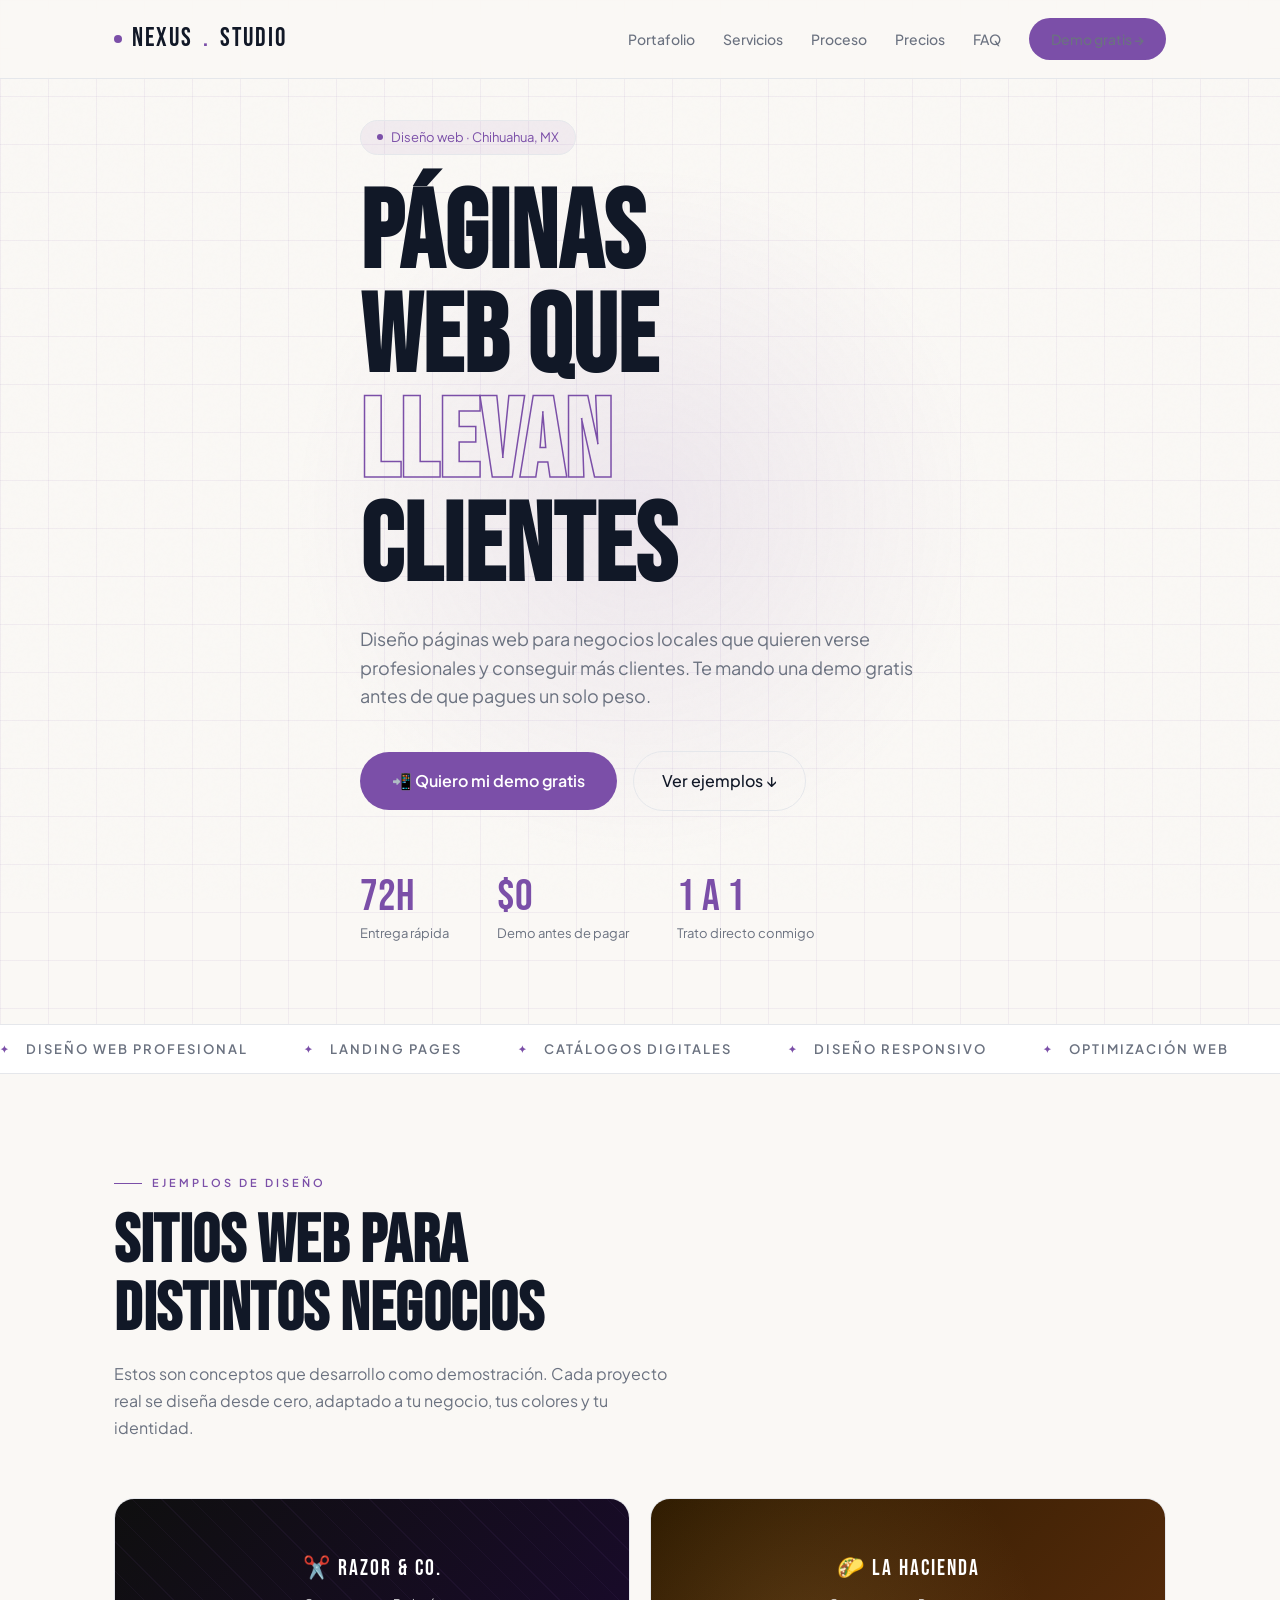
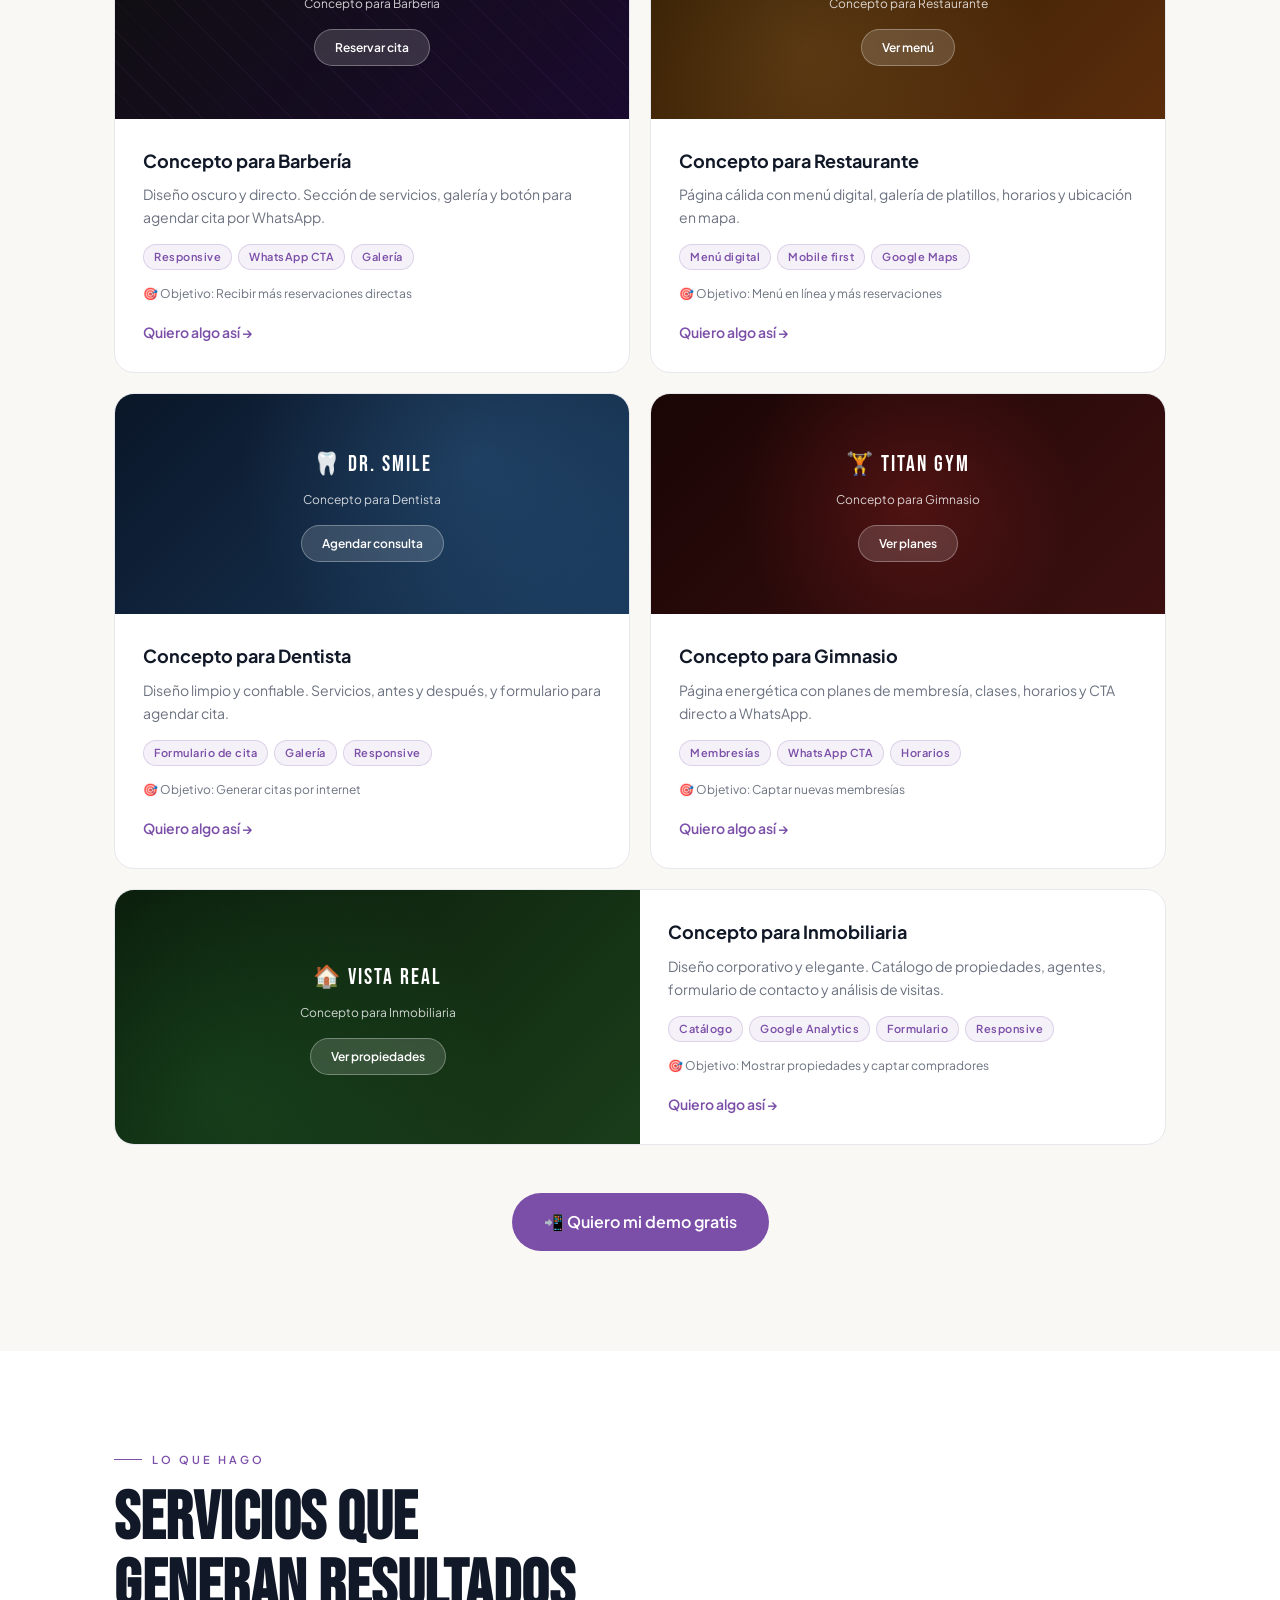
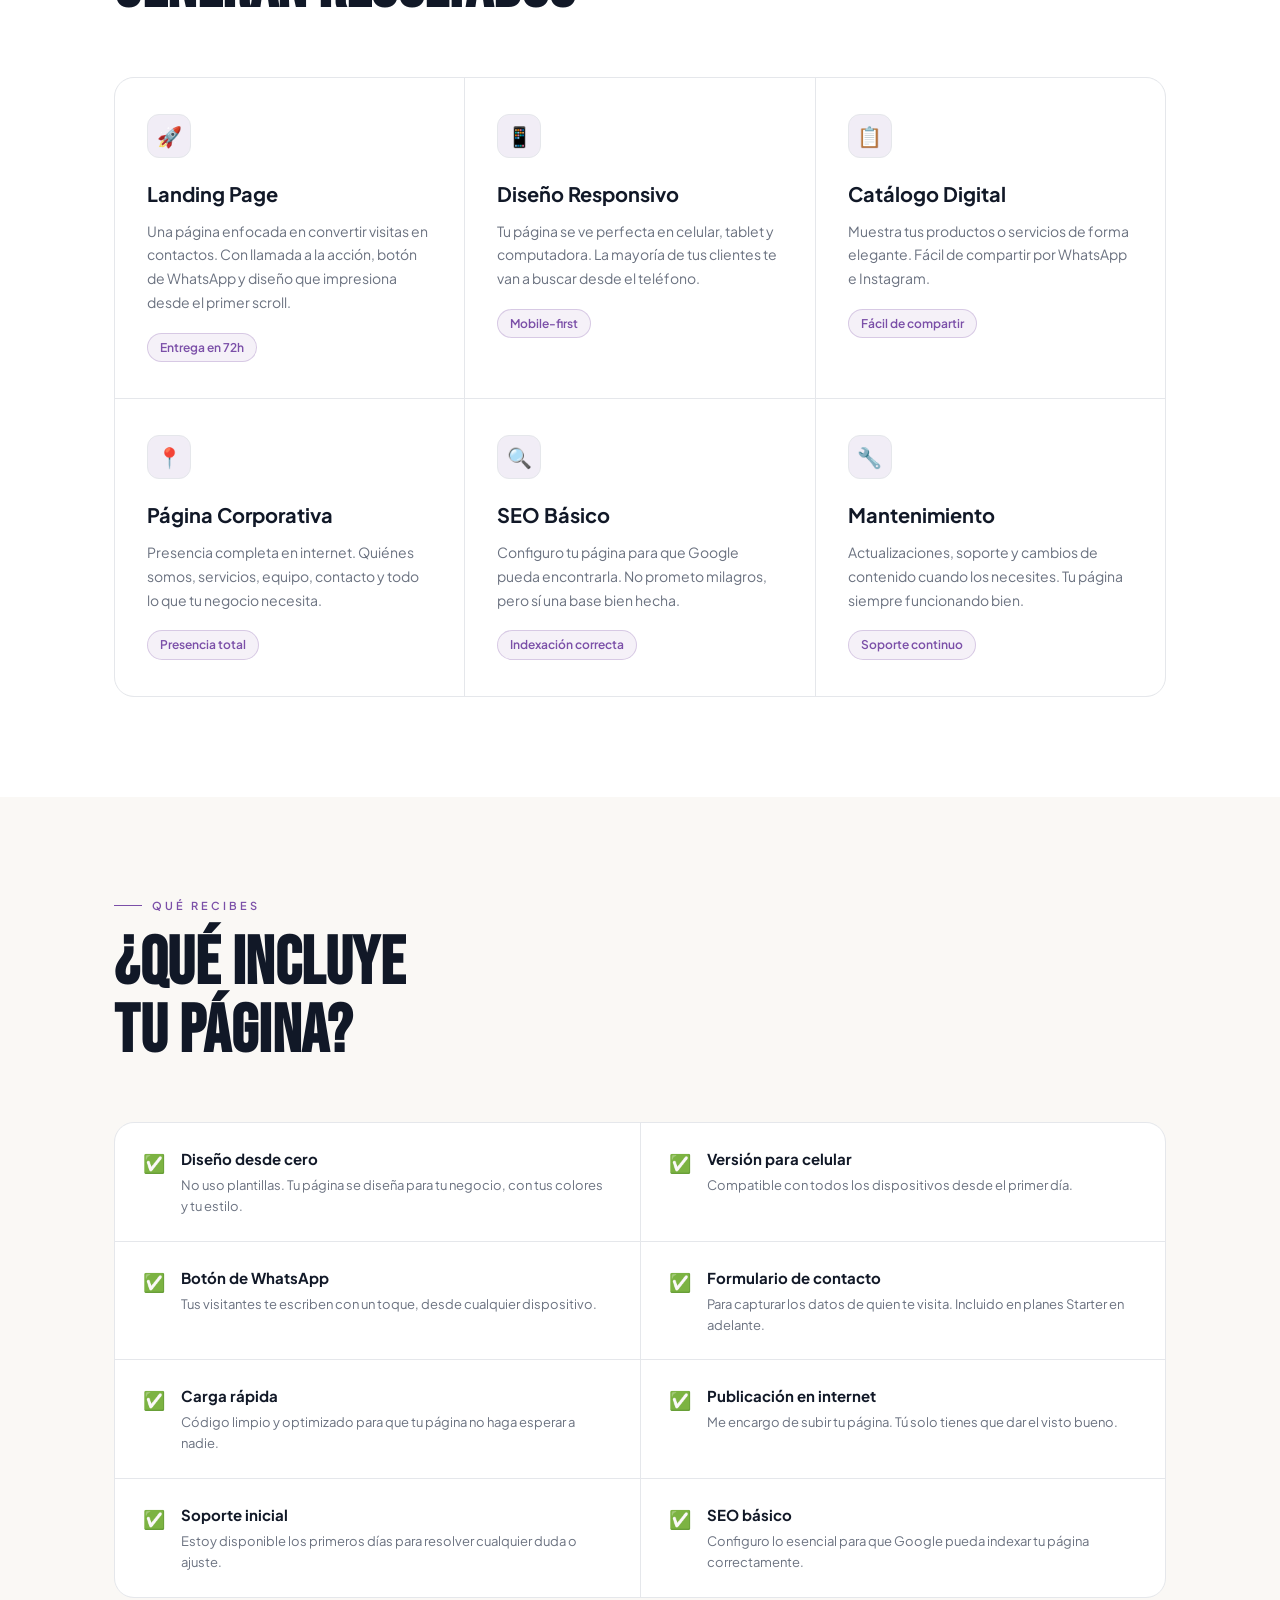
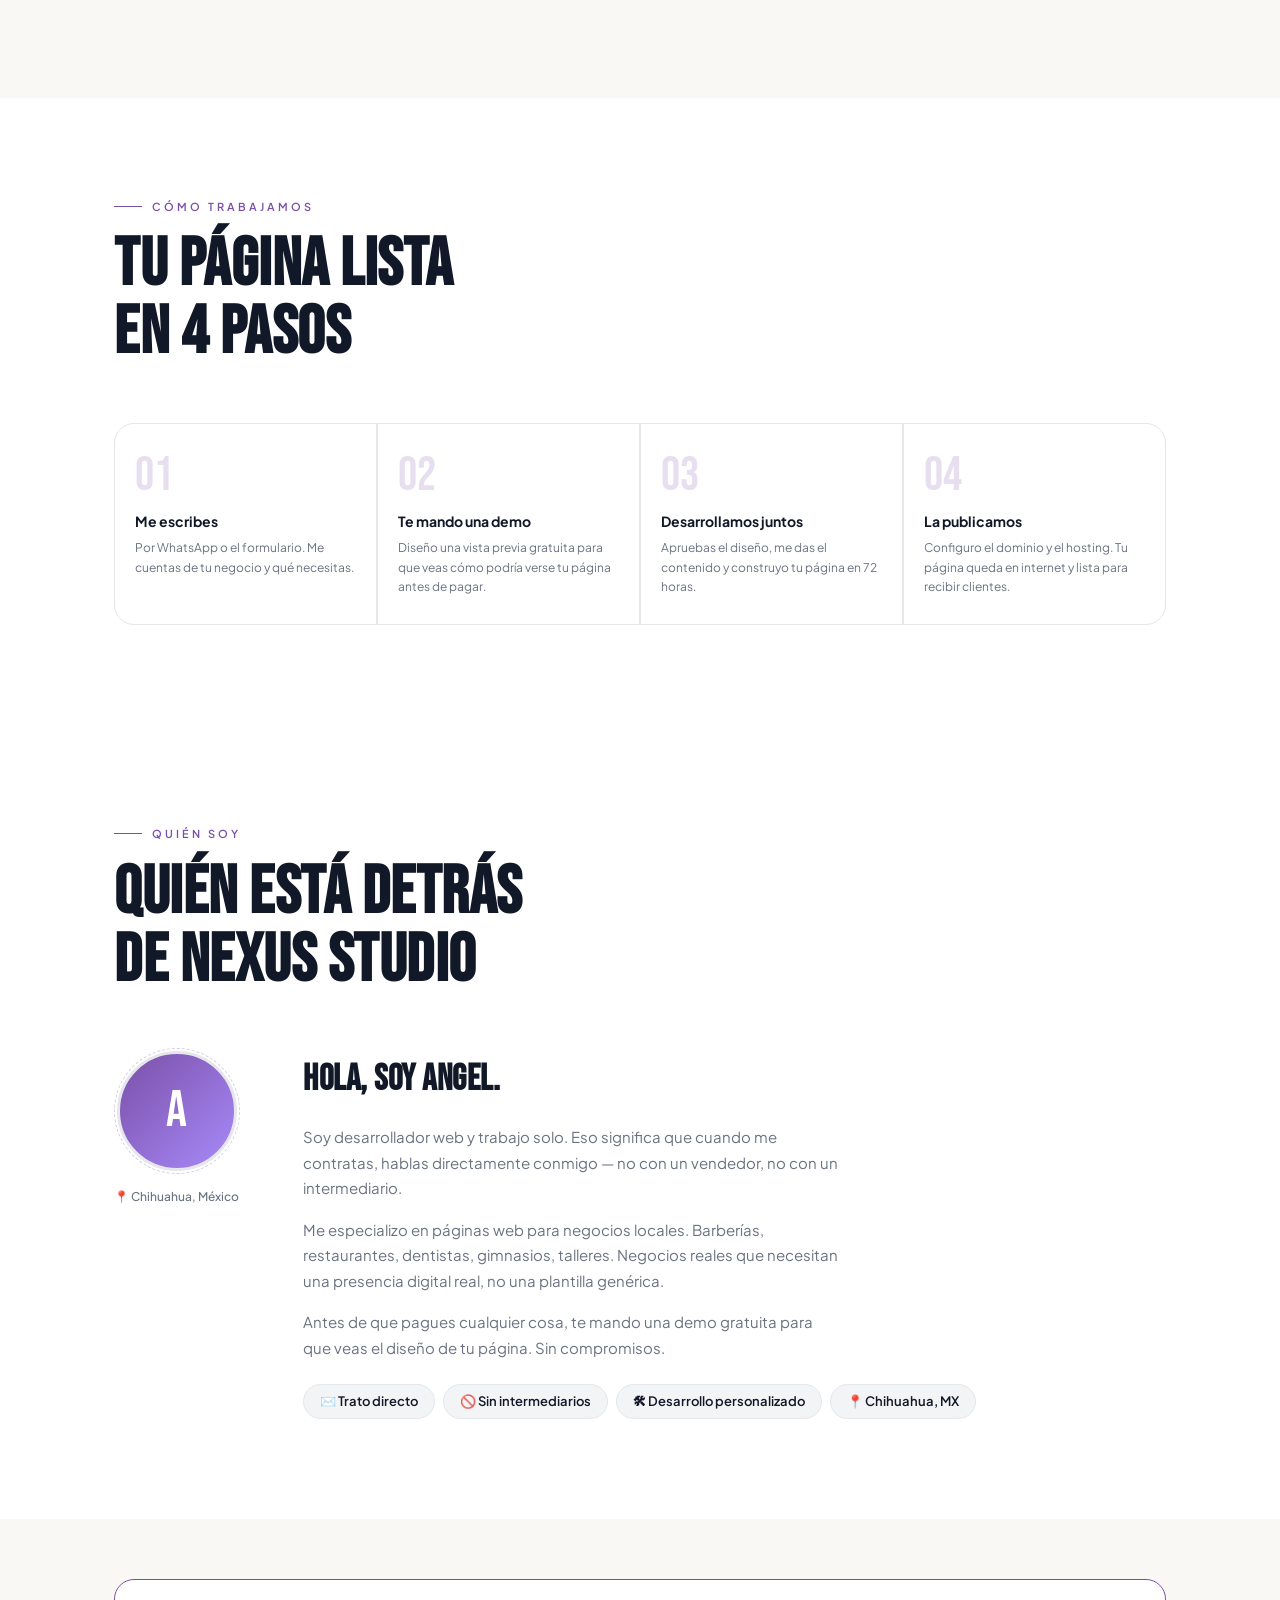
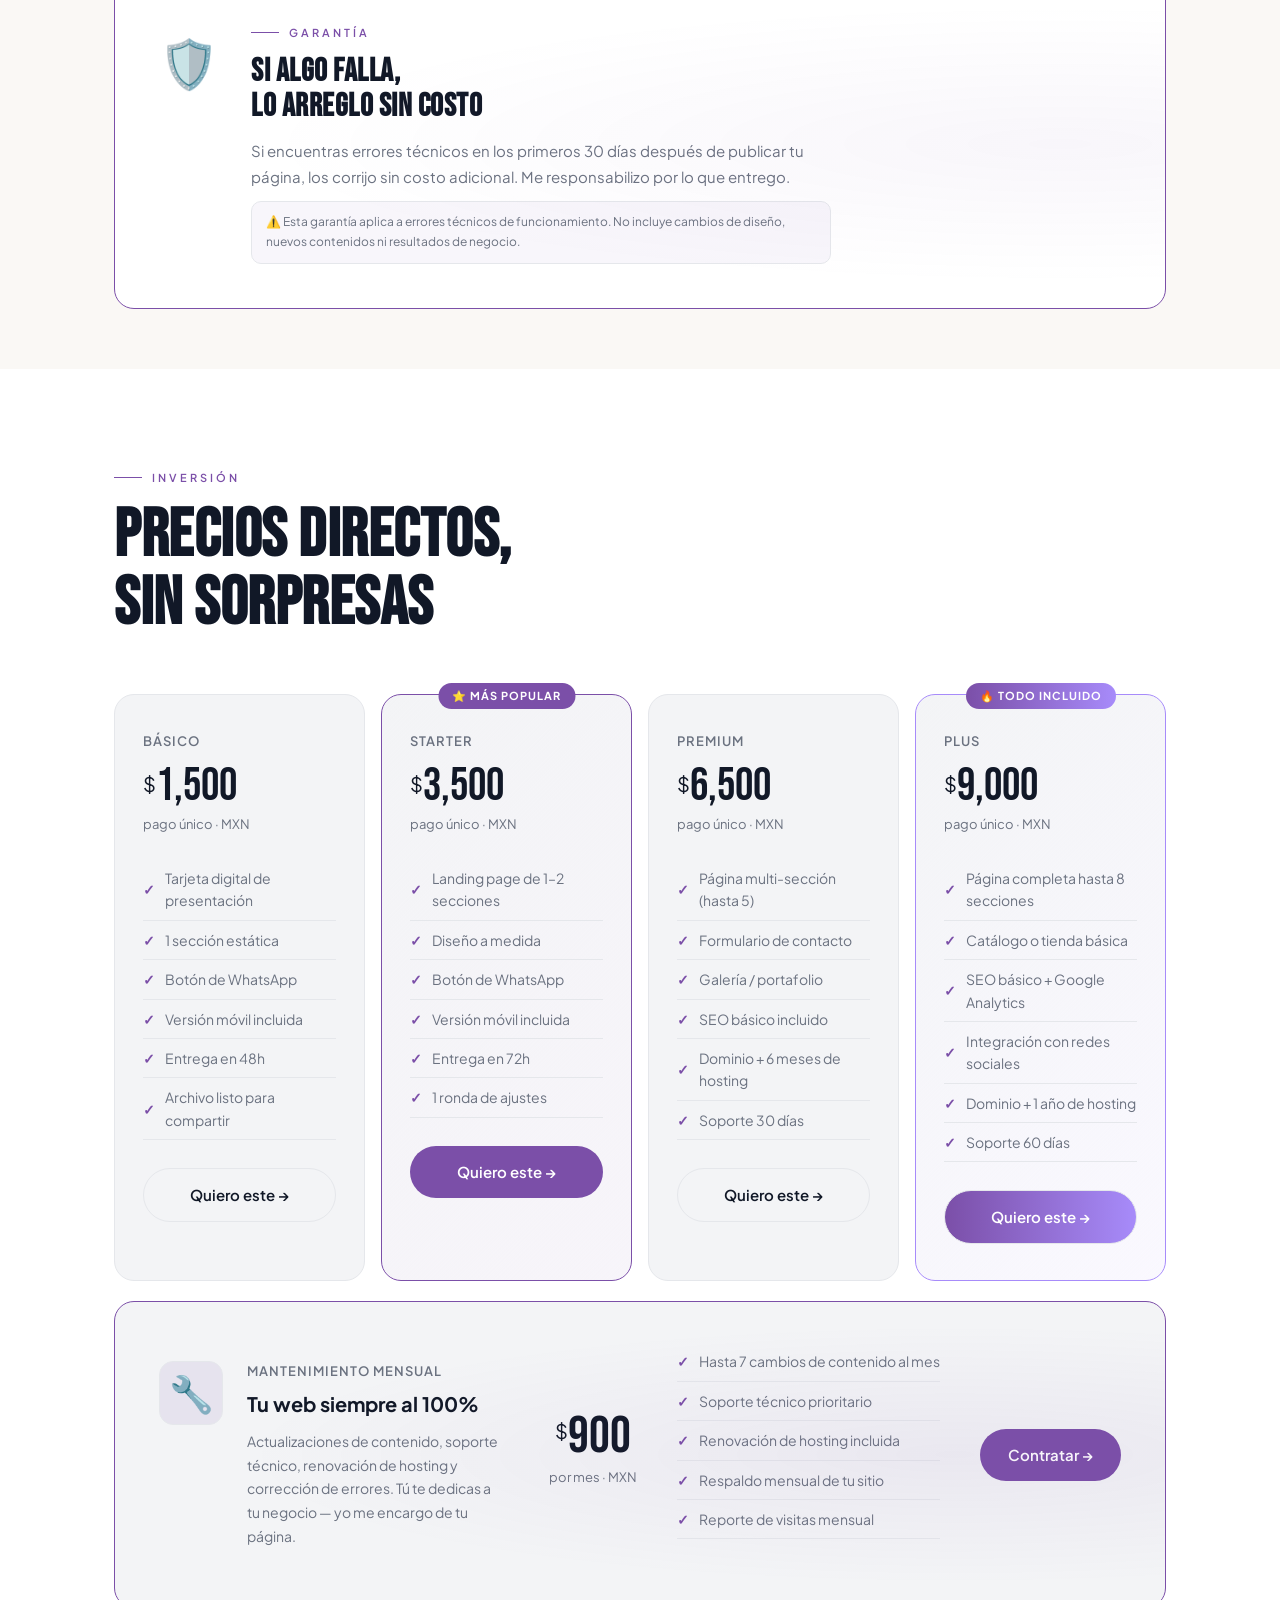
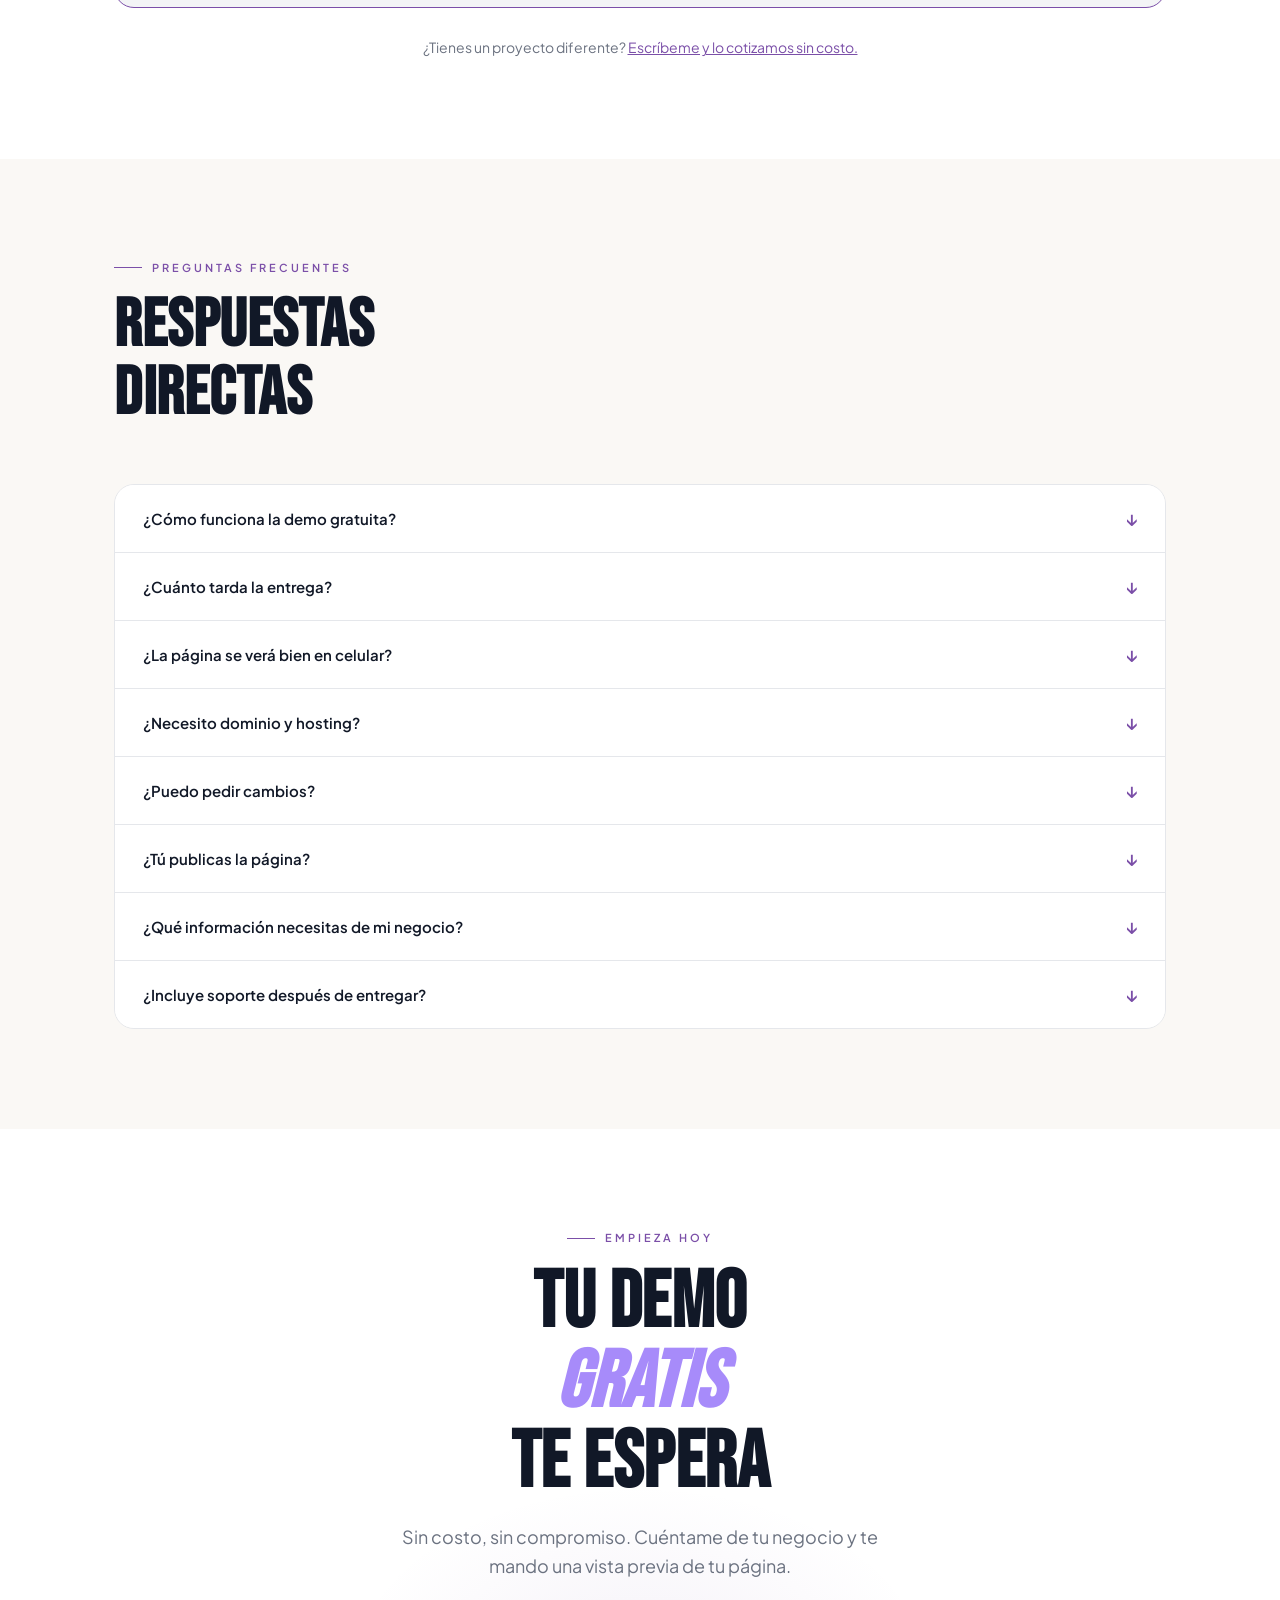
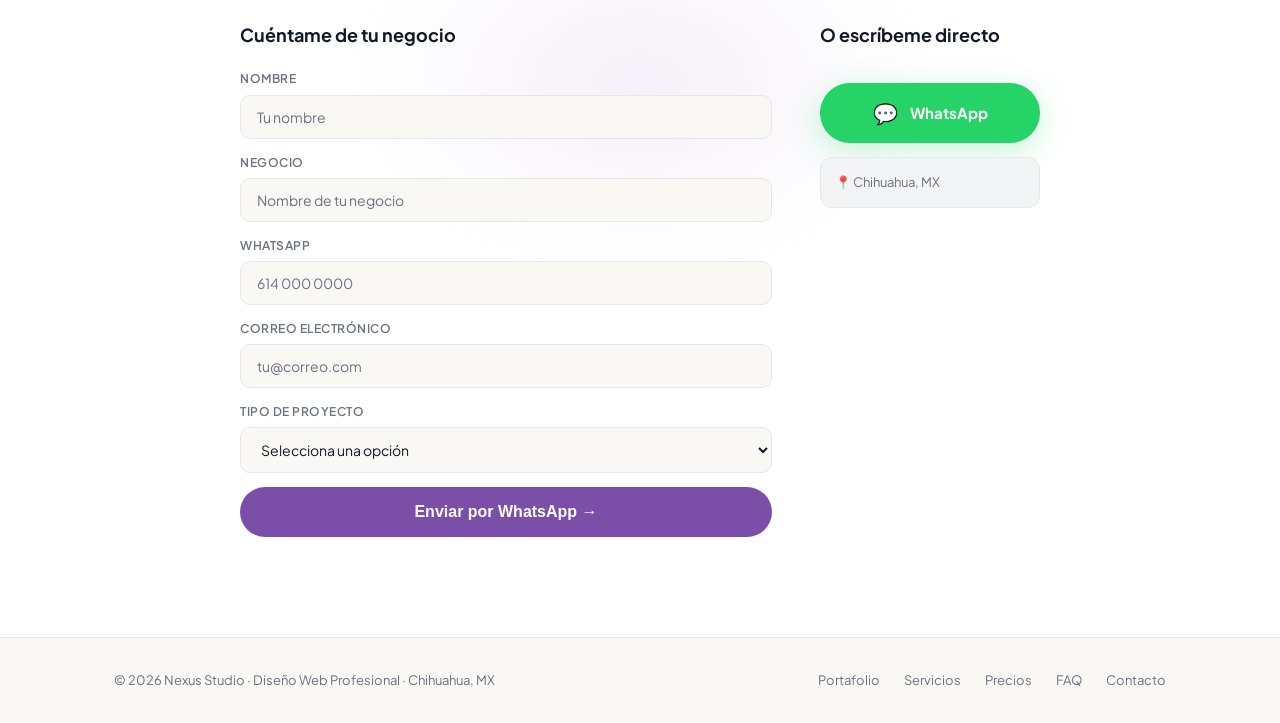
==== index.html @ ec673719 "ACTUALIZACIÓN DE CONCTACTO" ====
<!DOCTYPE html>
<html lang="es">
<head>
  <meta charset="UTF-8"/>
  <meta name="viewport" content="width=device-width, initial-scale=1.0"/>
  <title>Nexus Studio | Páginas Web que Consiguen Clientes</title>
  <link rel="preconnect" href="https://fonts.googleapis.com"/>
  <link rel="preconnect" href="https://fonts.gstatic.com" crossorigin/>
  <link href="https://fonts.googleapis.com/css2?family=Bebas+Neue&family=Plus+Jakarta+Sans:wght@300;400;500;600;700&display=swap" rel="stylesheet"/>
  <link rel="stylesheet" href="style-NEXUS-STUDIO.css"/>
</head>
<body>

<!-- NAV -->
<nav>
  <div class="container">
    <a href="#hero" class="logo">
      <span class="logo-dot"></span>
      NEXUS<span style="color:var(--purple)">.</span>STUDIO
    </a>
    <div class="nav-links">
      <a href="#portafolio">Portafolio</a>
      <a href="#servicios">Servicios</a>
      <a href="#proceso">Proceso</a>
      <a href="#precios">Precios</a>
      <a href="#faq">FAQ</a>
      <a href="#contacto" class="nav-cta">Demo gratis →</a>
    </div>
    <button class="nav-toggle" id="navToggle" aria-label="Abrir menú">
      <span></span><span></span><span></span>
    </button>
  </div>
  <div class="nav-mobile" id="navMobile">
    <a href="#portafolio" class="nav-mobile-link">Portafolio</a>
    <a href="#servicios" class="nav-mobile-link">Servicios</a>
    <a href="#proceso" class="nav-mobile-link">Proceso</a>
    <a href="#precios" class="nav-mobile-link">Precios</a>
    <a href="#faq" class="nav-mobile-link">FAQ</a>
    <a href="#contacto" class="nav-mobile-link nav-mobile-cta">Demo gratis →</a>
  </div>
</nav>

<!-- HERO -->
<section id="hero">
  <div class="grid-bg"></div>
  <div class="hero-glow"></div>
  <div class="container">
    <div class="hero-inner">
      <div class="hero-badge"><span></span> Diseño web · Chihuahua, MX</div>
      <h1>PÁGINAS<br/>WEB QUE<br/><em>LLEVAN</em><br/>CLIENTES</h1>
      <p class="hero-sub">Diseño páginas web para negocios locales que quieren verse profesionales y conseguir más clientes. Te mando una demo gratis antes de que pagues un solo peso.</p>
      <div class="hero-actions">
        <a href="https://wa.me/526143771797?text=Hola%20Nexus%20Studio%2C%20quiero%20mi%20demo%20gratis%20%F0%9F%9A%80" class="btn-primary" target="_blank">
          📲 Quiero mi demo gratis
        </a>
        <a href="#portafolio" class="btn-ghost">Ver ejemplos ↓</a>
      </div>
      <div class="hero-stats">
        <div>
          <div class="stat-num">72H</div>
          <div class="stat-label">Entrega rápida</div>
        </div>
        <div>
          <div class="stat-num">$0</div>
          <div class="stat-label">Demo antes de pagar</div>
        </div>
        <div>
          <div class="stat-num">1 a 1</div>
          <div class="stat-label">Trato directo conmigo</div>
        </div>
      </div>
    </div>
  </div>
</section>

<!-- MARQUEE -->
<div class="marquee-wrap">
  <div class="marquee-track">
    <span>Diseño Web Profesional</span>
    <span>Landing Pages</span>
    <span>Catálogos Digitales</span>
    <span>Diseño Responsivo</span>
    <span>Optimización Web</span>
    <span>Dominio + Hosting</span>
    <span>Diseño Web Profesional</span>
    <span>Landing Pages</span>
    <span>Catálogos Digitales</span>
    <span>Diseño Responsivo</span>
    <span>Optimización Web</span>
    <span>Dominio + Hosting</span>
  </div>
</div>

<!-- PORTAFOLIO -->
<section id="portafolio">
  <div class="container">
    <div class="reveal">
      <div class="section-label">Ejemplos de diseño</div>
      <h2>SITIOS WEB PARA<br/>DISTINTOS NEGOCIOS</h2>
      <p class="section-intro">Estos son conceptos que desarrollo como demostración. Cada proyecto real se diseña desde cero, adaptado a tu negocio, tus colores y tu identidad.</p>
    </div>
    <div class="portfolio-grid reveal">

      <div class="portfolio-card">
        <div class="portfolio-preview barberia">
          <div class="preview-content">
            <div class="preview-logo">✂️ RAZOR & CO.</div>
            <div class="preview-tagline">Concepto para Barbería</div>
            <div class="preview-btn">Reservar cita</div>
          </div>
        </div>
        <div class="portfolio-info">
          <h3>Concepto para Barbería</h3>
          <p>Diseño oscuro y directo. Sección de servicios, galería y botón para agendar cita por WhatsApp.</p>
          <div class="portfolio-tags">
            <span>Responsive</span><span>WhatsApp CTA</span><span>Galería</span>
          </div>
          <div class="portfolio-objective">🎯 Objetivo: Recibir más reservaciones directas</div>
          <a href="#contacto" class="portfolio-cta">Quiero algo así →</a>
        </div>
      </div>

      <div class="portfolio-card">
        <div class="portfolio-preview restaurante">
          <div class="preview-content">
            <div class="preview-logo">🌮 LA HACIENDA</div>
            <div class="preview-tagline">Concepto para Restaurante</div>
            <div class="preview-btn">Ver menú</div>
          </div>
        </div>
        <div class="portfolio-info">
          <h3>Concepto para Restaurante</h3>
          <p>Página cálida con menú digital, galería de platillos, horarios y ubicación en mapa.</p>
          <div class="portfolio-tags">
            <span>Menú digital</span><span>Mobile first</span><span>Google Maps</span>
          </div>
          <div class="portfolio-objective">🎯 Objetivo: Menú en línea y más reservaciones</div>
          <a href="#contacto" class="portfolio-cta">Quiero algo así →</a>
        </div>
      </div>

      <div class="portfolio-card">
        <div class="portfolio-preview dentista">
          <div class="preview-content">
            <div class="preview-logo">🦷 DR. SMILE</div>
            <div class="preview-tagline">Concepto para Dentista</div>
            <div class="preview-btn">Agendar consulta</div>
          </div>
        </div>
        <div class="portfolio-info">
          <h3>Concepto para Dentista</h3>
          <p>Diseño limpio y confiable. Servicios, antes y después, y formulario para agendar cita.</p>
          <div class="portfolio-tags">
            <span>Formulario de cita</span><span>Galería</span><span>Responsive</span>
          </div>
          <div class="portfolio-objective">🎯 Objetivo: Generar citas por internet</div>
          <a href="#contacto" class="portfolio-cta">Quiero algo así →</a>
        </div>
      </div>

      <div class="portfolio-card">
        <div class="portfolio-preview gimnasio">
          <div class="preview-content">
            <div class="preview-logo">🏋️ TITAN GYM</div>
            <div class="preview-tagline">Concepto para Gimnasio</div>
            <div class="preview-btn">Ver planes</div>
          </div>
        </div>
        <div class="portfolio-info">
          <h3>Concepto para Gimnasio</h3>
          <p>Página energética con planes de membresía, clases, horarios y CTA directo a WhatsApp.</p>
          <div class="portfolio-tags">
            <span>Membresías</span><span>WhatsApp CTA</span><span>Horarios</span>
          </div>
          <div class="portfolio-objective">🎯 Objetivo: Captar nuevas membresías</div>
          <a href="#contacto" class="portfolio-cta">Quiero algo así →</a>
        </div>
      </div>

      <div class="portfolio-card portfolio-card--wide">
        <div class="portfolio-preview inmobiliaria">
          <div class="preview-content">
            <div class="preview-logo">🏠 VISTA REAL</div>
            <div class="preview-tagline">Concepto para Inmobiliaria</div>
            <div class="preview-btn">Ver propiedades</div>
          </div>
        </div>
        <div class="portfolio-info">
          <h3>Concepto para Inmobiliaria</h3>
          <p>Diseño corporativo y elegante. Catálogo de propiedades, agentes, formulario de contacto y análisis de visitas.</p>
          <div class="portfolio-tags">
            <span>Catálogo</span><span>Google Analytics</span><span>Formulario</span><span>Responsive</span>
          </div>
          <div class="portfolio-objective">🎯 Objetivo: Mostrar propiedades y captar compradores</div>
          <a href="#contacto" class="portfolio-cta">Quiero algo así →</a>
        </div>
      </div>

    </div>
    <div class="reveal" style="text-align:center; margin-top:48px;">
      <a href="https://wa.me/526143771797?text=Hola%20Nexus%20Studio%2C%20vi%20el%20portafolio%20y%20quiero%20mi%20demo%20gratis" class="btn-primary" target="_blank">
        📲 Quiero mi demo gratis
      </a>
    </div>
  </div>
</section>

<!-- SERVICIOS -->
<section id="servicios">
  <div class="container">
    <div class="reveal">
      <div class="section-label">Lo que hago</div>
      <h2>SERVICIOS QUE<br/>GENERAN RESULTADOS</h2>
    </div>
    <div class="services-grid reveal">
      <div class="service-card">
        <div class="service-icon">🚀</div>
        <h3>Landing Page</h3>
        <p>Una página enfocada en convertir visitas en contactos. Con llamada a la acción, botón de WhatsApp y diseño que impresiona desde el primer scroll.</p>
        <span class="service-tag">Entrega en 72h</span>
      </div>
      <div class="service-card">
        <div class="service-icon">📱</div>
        <h3>Diseño Responsivo</h3>
        <p>Tu página se ve perfecta en celular, tablet y computadora. La mayoría de tus clientes te van a buscar desde el teléfono.</p>
        <span class="service-tag">Mobile-first</span>
      </div>
      <div class="service-card">
        <div class="service-icon">📋</div>
        <h3>Catálogo Digital</h3>
        <p>Muestra tus productos o servicios de forma elegante. Fácil de compartir por WhatsApp e Instagram.</p>
        <span class="service-tag">Fácil de compartir</span>
      </div>
      <div class="service-card">
        <div class="service-icon">📍</div>
        <h3>Página Corporativa</h3>
        <p>Presencia completa en internet. Quiénes somos, servicios, equipo, contacto y todo lo que tu negocio necesita.</p>
        <span class="service-tag">Presencia total</span>
      </div>
      <div class="service-card">
        <div class="service-icon">🔍</div>
        <h3>SEO Básico</h3>
        <p>Configuro tu página para que Google pueda encontrarla. No prometo milagros, pero sí una base bien hecha.</p>
        <span class="service-tag">Indexación correcta</span>
      </div>
      <div class="service-card">
        <div class="service-icon">🔧</div>
        <h3>Mantenimiento</h3>
        <p>Actualizaciones, soporte y cambios de contenido cuando los necesites. Tu página siempre funcionando bien.</p>
        <span class="service-tag">Soporte continuo</span>
      </div>
    </div>
  </div>
</section>

<!-- ¿QUÉ INCLUYE TU PÁGINA? -->
<section id="incluye">
  <div class="container">
    <div class="reveal">
      <div class="section-label">Qué recibes</div>
      <h2>¿QUÉ INCLUYE<br/>TU PÁGINA?</h2>
    </div>
    <div class="includes-grid reveal">
      <div class="include-item">
        <span class="include-check">✅</span>
        <div>
          <h4>Diseño desde cero</h4>
          <p>No uso plantillas. Tu página se diseña para tu negocio, con tus colores y tu estilo.</p>
        </div>
      </div>
      <div class="include-item">
        <span class="include-check">✅</span>
        <div>
          <h4>Versión para celular</h4>
          <p>Compatible con todos los dispositivos desde el primer día.</p>
        </div>
      </div>
      <div class="include-item">
        <span class="include-check">✅</span>
        <div>
          <h4>Botón de WhatsApp</h4>
          <p>Tus visitantes te escriben con un toque, desde cualquier dispositivo.</p>
        </div>
      </div>
      <div class="include-item">
        <span class="include-check">✅</span>
        <div>
          <h4>Formulario de contacto</h4>
          <p>Para capturar los datos de quien te visita. Incluido en planes Starter en adelante.</p>
        </div>
      </div>
      <div class="include-item">
        <span class="include-check">✅</span>
        <div>
          <h4>Carga rápida</h4>
          <p>Código limpio y optimizado para que tu página no haga esperar a nadie.</p>
        </div>
      </div>
      <div class="include-item">
        <span class="include-check">✅</span>
        <div>
          <h4>Publicación en internet</h4>
          <p>Me encargo de subir tu página. Tú solo tienes que dar el visto bueno.</p>
        </div>
      </div>
      <div class="include-item">
        <span class="include-check">✅</span>
        <div>
          <h4>Soporte inicial</h4>
          <p>Estoy disponible los primeros días para resolver cualquier duda o ajuste.</p>
        </div>
      </div>
      <div class="include-item">
        <span class="include-check">✅</span>
        <div>
          <h4>SEO básico</h4>
          <p>Configuro lo esencial para que Google pueda indexar tu página correctamente.</p>
        </div>
      </div>
    </div>
  </div>
</section>

<!-- PROCESO -->
<section id="proceso">
  <div class="container">
    <div class="reveal">
      <div class="section-label">Cómo trabajamos</div>
      <h2>TU PÁGINA LISTA<br/>EN 4 PASOS</h2>
    </div>
    <div class="process-steps process-steps--4 reveal">
      <div class="step">
        <div class="step-num">01</div>
        <h4>Me escribes</h4>
        <p>Por WhatsApp o el formulario. Me cuentas de tu negocio y qué necesitas.</p>
      </div>
      <div class="step">
        <div class="step-num">02</div>
        <h4>Te mando una demo</h4>
        <p>Diseño una vista previa gratuita para que veas cómo podría verse tu página antes de pagar.</p>
      </div>
      <div class="step">
        <div class="step-num">03</div>
        <h4>Desarrollamos juntos</h4>
        <p>Apruebas el diseño, me das el contenido y construyo tu página en 72 horas.</p>
      </div>
      <div class="step">
        <div class="step-num">04</div>
        <h4>La publicamos</h4>
        <p>Configuro el dominio y el hosting. Tu página queda en internet y lista para recibir clientes.</p>
      </div>
    </div>
  </div>
</section>

<!-- QUIÉN ESTÁ DETRÁS -->
<section id="autor">
  <div class="container">
    <div class="reveal">
      <div class="section-label">Quién soy</div>
      <h2>QUIÉN ESTÁ DETRÁS<br/>DE NEXUS STUDIO</h2>
    </div>
    <div class="author-grid reveal">
      <div class="author-avatar-wrapper">
        <div class="author-avatar">
          <div class="author-avatar-inner">A</div>
        </div>
        <div class="author-location">📍 Chihuahua, México</div>
      </div>
      <div class="author-content">
        <h3>Hola, soy Angel.</h3>
        <p>Soy desarrollador web y trabajo solo. Eso significa que cuando me contratas, hablas directamente conmigo — no con un vendedor, no con un intermediario.</p>
        <p>Me especializo en páginas web para negocios locales. Barberías, restaurantes, dentistas, gimnasios, talleres. Negocios reales que necesitan una presencia digital real, no una plantilla genérica.</p>
        <p>Antes de que pagues cualquier cosa, te mando una demo gratuita para que veas el diseño de tu página. Sin compromisos.</p>
        <div class="author-tags">
          <span>✉️ Trato directo</span>
          <span>🚫 Sin intermediarios</span>
          <span>🛠 Desarrollo personalizado</span>
          <span>📍 Chihuahua, MX</span>
        </div>
      </div>
    </div>
  </div>
</section>

<!-- GARANTÍA -->
<section id="garantia">
  <div class="container">
    <div class="reveal">
      <div class="guarantee-card">
        <div class="guarantee-icon">🛡️</div>
        <div class="guarantee-content">
          <div class="section-label" style="margin-bottom: 12px;">Garantía</div>
          <h3>Si algo falla,<br/>lo arreglo sin costo</h3>
          <p>Si encuentras errores técnicos en los primeros 30 días después de publicar tu página, los corrijo sin costo adicional. Me responsabilizo por lo que entrego.</p>
          <p class="guarantee-note">⚠️ Esta garantía aplica a errores técnicos de funcionamiento. No incluye cambios de diseño, nuevos contenidos ni resultados de negocio.</p>
        </div>
      </div>
    </div>
  </div>
</section>

<!-- PRECIOS -->
<section id="precios">
  <div class="container">
    <div class="reveal">
      <div class="section-label">Inversión</div>
      <h2>PRECIOS DIRECTOS,<br/>SIN SORPRESAS</h2>
    </div>
    <div class="pricing-grid reveal">

      <!-- BÁSICO -->
      <div class="price-card">
        <div class="price-plan">Básico</div>
        <div class="price-amount"><sup>$</sup>1,500</div>
        <div class="price-period">pago único · MXN</div>
        <ul class="price-features">
          <li>Tarjeta digital de presentación</li>
          <li>1 sección estática</li>
          <li>Botón de WhatsApp</li>
          <li>Versión móvil incluida</li>
          <li>Entrega en 48h</li>
          <li>Archivo listo para compartir</li>
        </ul>
        <a href="https://wa.me/526143771797?text=Hola%20Nexus%20Studio%2C%20me%20interesa%20el%20plan%20B%C3%A1sico" class="price-cta" target="_blank">Quiero este →</a>
      </div>

      <!-- STARTER -->
      <div class="price-card featured">
        <div class="featured-badge">⭐ MÁS POPULAR</div>
        <div class="price-plan">Starter</div>
        <div class="price-amount"><sup>$</sup>3,500</div>
        <div class="price-period">pago único · MXN</div>
        <ul class="price-features">
          <li>Landing page de 1–2 secciones</li>
          <li>Diseño a medida</li>
          <li>Botón de WhatsApp</li>
          <li>Versión móvil incluida</li>
          <li>Entrega en 72h</li>
          <li>1 ronda de ajustes</li>
        </ul>
        <a href="https://wa.me/526143771797?text=Hola%20Nexus%20Studio%2C%20me%20interesa%20el%20plan%20Starter" class="price-cta" target="_blank">Quiero este →</a>
      </div>

      <!-- PREMIUM -->
      <div class="price-card">
        <div class="price-plan">Premium</div>
        <div class="price-amount"><sup>$</sup>6,500</div>
        <div class="price-period">pago único · MXN</div>
        <ul class="price-features">
          <li>Página multi-sección (hasta 5)</li>
          <li>Formulario de contacto</li>
          <li>Galería / portafolio</li>
          <li>SEO básico incluido</li>
          <li>Dominio + 6 meses de hosting</li>
          <li>Soporte 30 días</li>
        </ul>
        <a href="https://wa.me/526143771797?text=Hola%20Nexus%20Studio%2C%20me%20interesa%20el%20plan%20Premium" class="price-cta" target="_blank">Quiero este →</a>
      </div>

      <!-- PLUS -->
      <div class="price-card elite">
        <div class="elite-badge">🔥 TODO INCLUIDO</div>
        <div class="price-plan">Plus</div>
        <div class="price-amount"><sup>$</sup>9,000</div>
        <div class="price-period">pago único · MXN</div>
        <ul class="price-features">
          <li>Página completa hasta 8 secciones</li>
          <li>Catálogo o tienda básica</li>
          <li>SEO básico + Google Analytics</li>
          <li>Integración con redes sociales</li>
          <li>Dominio + 1 año de hosting</li>
          <li>Soporte 60 días</li>
        </ul>
        <a href="https://wa.me/526143771797?text=Hola%20Nexus%20Studio%2C%20me%20interesa%20el%20plan%20Plus" class="price-cta" target="_blank">Quiero este →</a>
      </div>

    </div>

    <!-- MANTENIMIENTO MENSUAL -->
    <div class="maintenance-card reveal">
      <div class="maintenance-left">
        <div class="maintenance-icon">🔧</div>
        <div>
          <div class="price-plan" style="margin-bottom:6px;">Mantenimiento Mensual</div>
          <h3 class="maintenance-title">Tu web siempre al 100%</h3>
          <p class="maintenance-desc">Actualizaciones de contenido, soporte técnico, renovación de hosting y corrección de errores. Tú te dedicas a tu negocio — yo me encargo de tu página.</p>
        </div>
      </div>
      <div class="maintenance-right">
        <div class="maintenance-price">
          <div class="price-amount" style="font-size:52px;"><sup>$</sup>900</div>
          <div class="price-period">por mes · MXN</div>
        </div>
        <ul class="price-features" style="min-width:220px;">
          <li>Hasta 7 cambios de contenido al mes</li>
          <li>Soporte técnico prioritario</li>
          <li>Renovación de hosting incluida</li>
          <li>Respaldo mensual de tu sitio</li>
          <li>Reporte de visitas mensual</li>
        </ul>
        <a href="https://wa.me/526143771797?text=Hola%20Nexus%20Studio%2C%20me%20interesa%20el%20plan%20de%20Mantenimiento%20Mensual" class="price-cta maintenance-cta" target="_blank">Contratar →</a>
      </div>
    </div>

    <p class="reveal" style="text-align:center; color:var(--muted); font-size:14px; margin-top:28px;">
      ¿Tienes un proyecto diferente? <a href="https://wa.me/526143771797" style="color:var(--purple);">Escríbeme y lo cotizamos sin costo.</a>
    </p>
  </div>
</section>

<!-- FAQ -->
<section id="faq">
  <div class="container">
    <div class="reveal">
      <div class="section-label">Preguntas frecuentes</div>
      <h2>RESPUESTAS<br/>DIRECTAS</h2>
    </div>
    <div class="faq-list reveal">

      <div class="faq-item">
        <button class="faq-question" aria-expanded="false">
          ¿Cómo funciona la demo gratuita?
          <span class="faq-arrow">↓</span>
        </button>
        <div class="faq-answer">
          <p>Me escribes por WhatsApp, me cuentas de tu negocio y en menos de 24 horas te mando una vista previa de cómo podría verse tu página. No pagas nada hasta que la veas y decidas contratar.</p>
        </div>
      </div>

      <div class="faq-item">
        <button class="faq-question" aria-expanded="false">
          ¿Cuánto tarda la entrega?
          <span class="faq-arrow">↓</span>
        </button>
        <div class="faq-answer">
          <p>El plan Básico se entrega en 48 horas. Los demás planes tienen entrega estimada de 72 horas a partir de que apruebas el diseño y me mandas el contenido (textos, imágenes, información de tu negocio).</p>
        </div>
      </div>

      <div class="faq-item">
        <button class="faq-question" aria-expanded="false">
          ¿La página se verá bien en celular?
          <span class="faq-arrow">↓</span>
        </button>
        <div class="faq-answer">
          <p>Sí, todos los proyectos que desarrollo son 100% responsivos desde el inicio. Tu página se verá y funcionará bien en celular, tablet y computadora.</p>
        </div>
      </div>

      <div class="faq-item">
        <button class="faq-question" aria-expanded="false">
          ¿Necesito dominio y hosting?
          <span class="faq-arrow">↓</span>
        </button>
        <div class="faq-answer">
          <p>Los planes Premium y Plus incluyen dominio y hosting. Para los planes Básico y Starter puedo orientarte para conseguir uno económico, o publicar la página bajo una dirección temporal. Siempre te explico qué incluye tu plan antes de que pagues.</p>
        </div>
      </div>

      <div class="faq-item">
        <button class="faq-question" aria-expanded="false">
          ¿Puedo pedir cambios?
          <span class="faq-arrow">↓</span>
        </button>
        <div class="faq-answer">
          <p>Sí. El plan Starter incluye 1 ronda de ajustes. Los planes Premium y Plus tienen más flexibilidad. Si necesitas cambios adicionales después de la entrega, los cotizamos por separado o puedes contratar el plan de Mantenimiento Mensual.</p>
        </div>
      </div>

      <div class="faq-item">
        <button class="faq-question" aria-expanded="false">
          ¿Tú publicas la página?
          <span class="faq-arrow">↓</span>
        </button>
        <div class="faq-answer">
          <p>Sí, me encargo de todo. Una vez que apruebas el diseño final, configuro el dominio y el hosting y dejo todo funcionando. Tú solo tienes que dar el visto bueno.</p>
        </div>
      </div>

      <div class="faq-item">
        <button class="faq-question" aria-expanded="false">
          ¿Qué información necesitas de mi negocio?
          <span class="faq-arrow">↓</span>
        </button>
        <div class="faq-answer">
          <p>Básicamente: el nombre de tu negocio, los servicios que ofreces, tus datos de contacto y algunas fotos si tienes. Lo demás lo puedo sugerir o ayudarte a organizar. No necesitas tener todo perfecto desde el inicio.</p>
        </div>
      </div>

      <div class="faq-item">
        <button class="faq-question" aria-expanded="false">
          ¿Incluye soporte después de entregar?
          <span class="faq-arrow">↓</span>
        </button>
        <div class="faq-answer">
          <p>Sí. Cada plan incluye soporte inicial para resolver dudas y ajustes menores. Los planes Premium y Plus incluyen soporte extendido de 30 y 60 días respectivamente. Para soporte continuo está el plan de Mantenimiento Mensual.</p>
        </div>
      </div>

    </div>
  </div>
</section>

<!-- CONTACTO -->
<section id="contacto">
  <div class="cta-glow"></div>
  <div class="container" style="position:relative; z-index:2;">
    <div class="reveal">
      <div class="section-label" style="justify-content:center;">Empieza hoy</div>
      <h2>TU DEMO<br/><em style="color:var(--purple-light); -webkit-text-stroke:0;">GRATIS</em><br/>TE ESPERA</h2>
      <p>Sin costo, sin compromiso. Cuéntame de tu negocio y te mando una vista previa de tu página.</p>

      <!-- FORMULARIO -->
      <div class="contact-grid">
        <div class="contact-form-wrapper">
          <h3>Cuéntame de tu negocio</h3>
          <form class="contact-form" id="contactForm">
            <div class="form-group">
              <label for="nombre">Nombre</label>
              <input type="text" id="nombre" placeholder="Tu nombre" required autocomplete="name"/>
            </div>
            <div class="form-group">
              <label for="negocio">Negocio</label>
              <input type="text" id="negocio" placeholder="Nombre de tu negocio" required/>
            </div>
            <div class="form-group">
              <label for="whatsapp">WhatsApp</label>
              <input type="tel" id="whatsapp" placeholder="614 000 0000" required autocomplete="tel"/>
            </div>
            <div class="form-group">
              <label for="correo">Correo electrónico</label>
              <input type="email" id="correo" placeholder="tu@correo.com" autocomplete="email"/>
            </div>
            <div class="form-group">
              <label for="proyecto">Tipo de proyecto</label>
              <select id="proyecto">
                <option value="">Selecciona una opción</option>
                <option>Landing Page</option>
                <option>Página Corporativa</option>
                <option>Catálogo Digital</option>
                <option>Tienda en línea</option>
                <option>No estoy seguro/a</option>
              </select>
            </div>
            <button type="submit" class="btn-primary" style="width:100%; justify-content:center;">
              Enviar por WhatsApp →
            </button>
          </form>
        </div>
        <div class="contact-info-wrapper">
          <h3>O escríbeme directo</h3>
          <a href="https://wa.me/526143771797?text=Hola%20Nexus%20Studio%2C%20quiero%20mi%20demo%20gratis%20%F0%9F%9A%80" class="wapp-btn" target="_blank">
            <span class="wapp-icon">💬</span>
            WhatsApp
          </a>
          <div class="contact-meta">
            <p>📍 Chihuahua, MX</p>
          </div>
        </div>
      </div>
    </div>
  </div>
</section>

<!-- FOOTER -->
<footer>
  <div class="container">
    <p style="color: var(--muted);">© 2026 Nexus Studio · Diseño Web Profesional · Chihuahua, MX</p>
    <div class="footer-links">
      <a href="#portafolio">Portafolio</a>
      <a href="#servicios">Servicios</a>
      <a href="#precios">Precios</a>
      <a href="#faq">FAQ</a>
      <a href="#contacto">Contacto</a>
    </div>
  </div>
</footer>

<script src="script-NEXUS-STUDIO.js"></script>
</body>
</html>
---- style-NEXUS-STUDIO.css ----
:root {
  --purple: #7B4FA8;
  --purple-light: #A78BFA;
  --purple-dark: #5B2F86;
  --bg: #FAF8F5;
  --bg2: #FFFFFF;
  --bg3: #F3F4F6;
  --border: #E5E7EB;
  --text: #111827;
  --muted: #6B7280;
  --accent: #7B4FA8;
}
*, *::before, *::after { box-sizing: border-box; margin: 0; padding: 0; }
html { scroll-behavior: smooth; }
body {
  background: var(--bg);
  color: var(--text);
  font-family: 'Plus Jakarta Sans', sans-serif;
  font-size: 16px;
  line-height: 1.6;
  overflow-x: hidden;
}

/* NOISE OVERLAY */
body::before {
  content: '';
  position: fixed; inset: 0; z-index: 0; pointer-events: none;
  background-image: url("data:image/svg+xml,%3Csvg viewBox='0 0 200 200' xmlns='http://www.w3.org/2000/svg'%3E%3Cfilter id='n'%3E%3CfeTurbulence type='fractalNoise' baseFrequency='0.9' numOctaves='4' stitchTiles='stitch'/%3E%3C/filter%3E%3Crect width='100%25' height='100%25' filter='url(%23n)' opacity='0.03'/%3E%3C/svg%3E");
  opacity: 0.4;
}

/* GRID BACKGROUND */
.grid-bg {
  position: absolute; inset: 0; z-index: 0;
  background-image:
    linear-gradient(rgba(123,79,168,0.07) 1px, transparent 1px),
    linear-gradient(90deg, rgba(123,79,168,0.07) 1px, transparent 1px);
  background-size: 48px 48px;
}

section { position: relative; z-index: 1; }
.container { max-width: 1100px; margin: 0 auto; padding: 0 24px; }

/* NAV */
nav {
  position: fixed; top: 0; left: 0; right: 0; z-index: 100;
  padding: 18px 0;
  background: rgba(250,248,245,0.92);
  backdrop-filter: blur(16px);
  border-bottom: 0.5px solid var(--border);
}
nav .container { display: flex; align-items: center; justify-content: space-between; }
.logo {
  font-family: 'Bebas Neue', sans-serif;
  font-size: 26px;
  letter-spacing: 2px;
  color: var(--text);
  text-decoration: none;
  display: flex; align-items: center; gap: 10px;
}
.logo-dot { width: 8px; height: 8px; border-radius: 50%; background: var(--purple); display: inline-block; animation: pulse 2s infinite; }
@keyframes pulse { 0%,100%{opacity:1;transform:scale(1)} 50%{opacity:0.6;transform:scale(1.3)} }
.nav-links { display: flex; align-items: center; gap: 28px; }
.nav-links a { color: var(--muted); text-decoration: none; font-size: 14px; font-weight: 500; transition: color 0.2s; }
.nav-links a:hover { color: var(--text); }
.nav-cta {
  background: var(--purple);
  color: #fff;
  padding: 10px 22px;
  border-radius: 100px;
  font-size: 14px;
  font-weight: 600;
  text-decoration: none;
  transition: background 0.2s, transform 0.15s;
}
.nav-cta:hover { background: var(--purple-dark); transform: translateY(-1px); }

/* MOBILE NAV TOGGLE */
.nav-toggle {
  display: none;
  flex-direction: column;
  gap: 5px;
  background: none;
  border: none;
  cursor: pointer;
  padding: 4px;
}
.nav-toggle span {
  display: block;
  width: 22px;
  height: 2px;
  background: var(--text);
  border-radius: 2px;
  transition: all 0.2s;
}
.nav-mobile {
  display: none;
  flex-direction: column;
  background: rgba(250,248,245,0.98);
  border-top: 0.5px solid var(--border);
  padding: 16px 24px;
  gap: 4px;
}
.nav-mobile.open { display: flex; }
.nav-mobile-link {
  color: var(--muted);
  text-decoration: none;
  font-size: 15px;
  font-weight: 500;
  padding: 10px 0;
  border-bottom: 0.5px solid var(--border);
  transition: color 0.2s;
}
.nav-mobile-link:last-child { border-bottom: none; }
.nav-mobile-link:hover { color: var(--text); }
.nav-mobile-cta {
  margin-top: 8px;
  color: var(--purple);
  font-weight: 700;
  border-bottom: none !important;
}

/* HERO */
#hero {
  min-height: 100vh;
  display: flex; align-items: center;
  padding: 120px 0 80px;
  overflow: hidden;
  position: relative;
}
.hero-glow {
  position: absolute;
  width: 700px; height: 700px;
  border-radius: 50%;
  background: radial-gradient(circle, rgba(123,79,168,0.1) 0%, transparent 70%);
  top: 50%; left: 50%;
  transform: translate(-50%, -50%);
  pointer-events: none;
}
.hero-inner { position: relative; z-index: 2; max-width: 800px; }
.hero-badge {
  display: inline-flex; align-items: center; gap: 8px;
  border: 0.5px solid var(--border);
  border-radius: 100px;
  padding: 6px 16px;
  font-size: 13px;
  color: var(--purple);
  background: rgba(123,79,168,0.07);
  margin-bottom: 28px;
  animation: fadeUp 0.6s ease both;
}
.hero-badge span { width: 6px; height: 6px; background: var(--purple); border-radius: 50%; }
h1 {
  font-family: 'Bebas Neue', sans-serif;
  font-size: clamp(64px, 10vw, 110px);
  line-height: 0.95;
  letter-spacing: 1px;
  color: var(--text);
  animation: fadeUp 0.7s ease 0.1s both;
}
h1 em {
  font-style: normal;
  color: transparent;
  -webkit-text-stroke: 1.5px var(--purple);
}
.hero-sub {
  font-size: 18px;
  color: var(--muted);
  max-width: 560px;
  margin-top: 24px;
  font-weight: 400;
  animation: fadeUp 0.7s ease 0.2s both;
}
.hero-actions {
  display: flex; gap: 16px; align-items: center;
  margin-top: 40px;
  animation: fadeUp 0.7s ease 0.3s both;
  flex-wrap: wrap;
}
.btn-primary {
  display: inline-flex; align-items: center; gap: 8px;
  background: var(--purple);
  color: #fff;
  padding: 16px 32px;
  border-radius: 100px;
  font-size: 16px;
  font-weight: 600;
  text-decoration: none;
  transition: all 0.2s;
  border: none; cursor: pointer;
}
.btn-primary:hover { background: var(--purple-dark); transform: translateY(-2px); box-shadow: 0 12px 40px rgba(123,79,168,0.35); }
.btn-ghost {
  display: inline-flex; align-items: center; gap: 8px;
  color: var(--text);
  padding: 16px 28px;
  border-radius: 100px;
  font-size: 16px;
  font-weight: 500;
  text-decoration: none;
  border: 0.5px solid var(--border);
  background: transparent;
  cursor: pointer;
  transition: all 0.2s;
}
.btn-ghost:hover { border-color: var(--purple); color: var(--purple); background: rgba(123,79,168,0.05); }
.hero-stats {
  display: flex; gap: 48px; margin-top: 64px;
  animation: fadeUp 0.7s ease 0.4s both;
  flex-wrap: wrap;
}
.stat-num {
  font-family: 'Bebas Neue', sans-serif;
  font-size: 44px;
  color: var(--purple);
  line-height: 1;
}
.stat-label { font-size: 13px; color: var(--muted); margin-top: 4px; }

@keyframes fadeUp { from { opacity: 0; transform: translateY(24px); } to { opacity: 1; transform: translateY(0); } }

/* MARQUEE */
.marquee-wrap {
  border-top: 0.5px solid var(--border);
  border-bottom: 0.5px solid var(--border);
  background: var(--bg2);
  padding: 14px 0;
  overflow: hidden;
  position: relative; z-index: 1;
}
.marquee-track {
  display: flex; gap: 56px; align-items: center;
  animation: marquee 22s linear infinite;
  white-space: nowrap; width: max-content;
}
.marquee-track span {
  font-size: 13px; font-weight: 600; letter-spacing: 2px;
  text-transform: uppercase; color: var(--muted);
  display: flex; align-items: center; gap: 16px;
}
.marquee-track span::before { content: '✦'; color: var(--purple); font-size: 10px; }
@keyframes marquee { from { transform: translateX(0); } to { transform: translateX(-50%); } }

/* SECTION COMMON */
.section-label {
  font-size: 11px; letter-spacing: 3px; text-transform: uppercase;
  color: var(--purple); font-weight: 600; margin-bottom: 16px;
  display: flex; align-items: center; gap: 10px;
}
.section-label::before { content: ''; display: block; width: 28px; height: 1px; background: var(--purple); }
h2 {
  font-family: 'Bebas Neue', sans-serif;
  font-size: clamp(40px, 6vw, 68px);
  line-height: 1;
  letter-spacing: 0.5px;
}
.section-intro {
  font-size: 16px;
  color: var(--muted);
  max-width: 560px;
  margin-top: 16px;
  line-height: 1.7;
}

/* ¿POR QUÉ UNA WEB? */
#por-que-web { padding: 100px 0; background: var(--bg2); }
.why-web-grid {
  display: grid;
  grid-template-columns: repeat(3, 1fr);
  gap: 1px;
  background: var(--border);
  border: 0.5px solid var(--border);
  border-radius: 20px;
  overflow: hidden;
  margin-top: 56px;
}
.why-web-card {
  background: var(--bg2);
  padding: 32px 28px;
  transition: background 0.2s;
}
.why-web-card:hover { background: var(--bg3); }
.why-web-icon { font-size: 28px; margin-bottom: 14px; }
.why-web-card h4 { font-size: 16px; font-weight: 700; margin-bottom: 8px; }
.why-web-card p { font-size: 14px; color: var(--muted); line-height: 1.7; }

/* COMPARACIÓN */
#comparacion { padding: 100px 0; }
.comparison-grid {
  display: flex;
  align-items: stretch;
  gap: 0;
  margin-top: 56px;
  border: 0.5px solid var(--border);
  border-radius: 20px;
  overflow: hidden;
}
.comparison-card {
  flex: 1;
  padding: 40px 36px;
}
.comparison-card.bad { background: var(--bg3); }
.comparison-card.good {
  background: linear-gradient(135deg, #fff 0%, rgba(123,79,168,0.04) 100%);
  border-left: 0.5px solid var(--border);
}
.comparison-vs {
  display: flex; align-items: center; justify-content: center;
  padding: 0 20px;
  background: var(--bg2);
  border-left: 0.5px solid var(--border);
  border-right: 0.5px solid var(--border);
  font-family: 'Bebas Neue', sans-serif;
  font-size: 28px;
  color: var(--muted);
  letter-spacing: 2px;
  min-width: 72px;
}
.comparison-header {
  display: flex; align-items: center; gap: 12px;
  margin-bottom: 24px;
}
.comp-icon { font-size: 24px; }
.comparison-header h3 {
  font-size: 18px;
  font-weight: 700;
  font-family: 'Plus Jakarta Sans', sans-serif;
}
.comp-list { list-style: none; display: flex; flex-direction: column; gap: 12px; }
.comp-list li {
  font-size: 14px;
  padding: 10px 14px;
  border-radius: 10px;
  display: flex; align-items: center; gap: 10px;
  font-weight: 500;
}
.comp-bad {
  color: var(--muted);
  background: rgba(0,0,0,0.03);
}
.comp-bad::before { content: '✗'; color: #c0392b; font-weight: 700; flex-shrink: 0; }
.comp-good {
  color: var(--text);
  background: rgba(123,79,168,0.05);
}
.comp-good::before { content: '✓'; color: var(--purple); font-weight: 700; flex-shrink: 0; }

/* IDEAL PARA */
#ideal-para { padding: 100px 0; background: var(--bg2); }
.nicho-grid {
  display: grid;
  grid-template-columns: repeat(4, 1fr);
  gap: 12px;
  margin-top: 56px;
}
.nicho-card {
  display: flex;
  flex-direction: column;
  align-items: center;
  gap: 10px;
  padding: 28px 16px;
  background: var(--bg3);
  border: 0.5px solid var(--border);
  border-radius: 16px;
  font-size: 14px;
  font-weight: 600;
  color: var(--text);
  text-align: center;
  transition: all 0.2s;
  cursor: default;
}
.nicho-card:hover { border-color: var(--purple); background: rgba(123,79,168,0.04); transform: translateY(-2px); }
.nicho-icon { font-size: 28px; }

/* PORTAFOLIO */
#portafolio { padding: 100px 0; }
.portfolio-grid {
  display: grid;
  grid-template-columns: repeat(2, 1fr);
  gap: 20px;
  margin-top: 56px;
}
.portfolio-card {
  background: var(--bg2);
  border: 0.5px solid var(--border);
  border-radius: 20px;
  overflow: hidden;
  transition: border-color 0.2s, transform 0.2s;
}
.portfolio-card:hover { border-color: var(--purple); transform: translateY(-4px); }
.portfolio-card--wide { grid-column: 1 / -1; display: grid; grid-template-columns: 1fr 1fr; }
.portfolio-preview {
  height: 220px;
  display: flex; align-items: center; justify-content: center;
  position: relative; overflow: hidden;
}
.portfolio-card--wide .portfolio-preview { height: auto; min-height: 200px; }
.preview-content {
  display: flex; flex-direction: column; align-items: center; gap: 8px;
  text-align: center; z-index: 1; padding: 20px;
}
.preview-logo {
  font-family: 'Bebas Neue', sans-serif;
  font-size: 22px;
  letter-spacing: 2px;
}
.preview-tagline { font-size: 12px; opacity: 0.8; }
.preview-btn {
  margin-top: 8px;
  padding: 8px 20px;
  border-radius: 100px;
  font-size: 12px;
  font-weight: 600;
  background: rgba(255,255,255,0.15);
  border: 1px solid rgba(255,255,255,0.3);
  color: #fff;
  backdrop-filter: blur(4px);
}

/* Portfolio themes */
.barberia {
  background: linear-gradient(135deg, #0f0f0f 0%, #1a0a2e 100%);
  color: #fff;
}
.barberia::before {
  content: '';
  position: absolute; inset: 0;
  background: repeating-linear-gradient(45deg, transparent, transparent 20px, rgba(123,79,168,0.08) 20px, rgba(123,79,168,0.08) 21px);
}
.restaurante {
  background: linear-gradient(135deg, #2d1a00 0%, #5a2d0c 100%);
  color: #fff;
}
.restaurante::before {
  content: '';
  position: absolute; inset: 0;
  background: radial-gradient(circle at 30% 70%, rgba(192,149,74,0.2) 0%, transparent 60%);
}
.dentista {
  background: linear-gradient(135deg, #0a1628 0%, #1a3a5c 100%);
  color: #fff;
}
.dentista::before {
  content: '';
  position: absolute; inset: 0;
  background: radial-gradient(circle at 70% 30%, rgba(100,180,255,0.15) 0%, transparent 60%);
}
.gimnasio {
  background: linear-gradient(135deg, #1a0505 0%, #3d1010 100%);
  color: #fff;
}
.gimnasio::before {
  content: '';
  position: absolute; inset: 0;
  background: radial-gradient(circle at 50% 50%, rgba(220,50,50,0.2) 0%, transparent 60%);
}
.inmobiliaria {
  background: linear-gradient(135deg, #0a1a0a 0%, #1a3d1a 100%);
  color: #fff;
}
.inmobiliaria::before {
  content: '';
  position: absolute; inset: 0;
  background: radial-gradient(circle at 20% 80%, rgba(50,180,80,0.15) 0%, transparent 60%);
}

.portfolio-info { padding: 28px; }
.portfolio-info h3 { font-size: 18px; font-weight: 700; margin-bottom: 8px; }
.portfolio-info p { font-size: 14px; color: var(--muted); line-height: 1.6; margin-bottom: 16px; }
.portfolio-tags {
  display: flex; flex-wrap: wrap; gap: 6px;
  margin-bottom: 14px;
}
.portfolio-tags span {
  font-size: 11px; font-weight: 600;
  color: var(--purple);
  background: rgba(123,79,168,0.08);
  border: 0.5px solid rgba(123,79,168,0.2);
  border-radius: 100px;
  padding: 3px 10px;
  letter-spacing: 0.5px;
}
.portfolio-objective {
  font-size: 12px;
  color: var(--muted);
  margin-bottom: 16px;
}
.portfolio-cta {
  font-size: 14px;
  font-weight: 600;
  color: var(--purple);
  text-decoration: none;
  display: inline-flex; align-items: center; gap: 4px;
  transition: gap 0.2s;
}
.portfolio-cta:hover { gap: 8px; }

/* SERVICES */
#servicios { padding: 100px 0; background: var(--bg2); }
.services-grid {
  display: grid;
  grid-template-columns: repeat(auto-fit, minmax(300px, 1fr));
  gap: 1px;
  background: var(--border);
  border: 0.5px solid var(--border);
  border-radius: 20px;
  overflow: hidden;
  margin-top: 56px;
}
.service-card {
  background: var(--bg2);
  padding: 36px 32px;
  transition: background 0.2s;
  position: relative; overflow: hidden;
}
.service-card::after {
  content: '';
  position: absolute; inset: 0;
  background: radial-gradient(circle at 20% 20%, rgba(123,79,168,0.06), transparent 60%);
  opacity: 0; transition: opacity 0.3s;
}
.service-card:hover { background: var(--bg3); }
.service-card:hover::after { opacity: 1; }
.service-icon {
  width: 44px; height: 44px;
  border-radius: 12px;
  background: rgba(123,79,168,0.1);
  border: 0.5px solid var(--border);
  display: flex; align-items: center; justify-content: center;
  font-size: 20px;
  margin-bottom: 20px;
}
.service-card h3 { font-size: 20px; font-weight: 700; margin-bottom: 10px; }
.service-card p { font-size: 14px; color: var(--muted); line-height: 1.7; }
.service-tag {
  display: inline-block; margin-top: 18px;
  font-size: 12px; font-weight: 600;
  color: var(--purple);
  background: rgba(123,79,168,0.08);
  border: 0.5px solid rgba(123,79,168,0.25);
  border-radius: 100px;
  padding: 4px 12px;
}

/* INCLUYE */
#incluye { padding: 100px 0; }
.includes-grid {
  display: grid;
  grid-template-columns: repeat(2, 1fr);
  gap: 1px;
  background: var(--border);
  border: 0.5px solid var(--border);
  border-radius: 20px;
  overflow: hidden;
  margin-top: 56px;
}
.include-item {
  display: flex; gap: 16px; align-items: flex-start;
  background: var(--bg2);
  padding: 24px 28px;
  transition: background 0.2s;
}
.include-item:hover { background: var(--bg3); }
.include-check { font-size: 18px; flex-shrink: 0; margin-top: 2px; }
.include-item h4 { font-size: 15px; font-weight: 700; margin-bottom: 4px; }
.include-item p { font-size: 13px; color: var(--muted); line-height: 1.6; }

/* AUTOR */
#autor { padding: 100px 0; background: var(--bg2); }
.author-grid {
  display: grid;
  grid-template-columns: auto 1fr;
  gap: 64px;
  align-items: start;
  margin-top: 56px;
}
.author-avatar-wrapper { display: flex; flex-direction: column; align-items: center; gap: 16px; }
.author-avatar {
  width: 120px; height: 120px;
  border-radius: 50%;
  background: linear-gradient(135deg, var(--purple), var(--purple-light));
  display: flex; align-items: center; justify-content: center;
  border: 3px solid var(--border);
  position: relative;
}
.author-avatar::after {
  content: '';
  position: absolute;
  inset: -6px;
  border-radius: 50%;
  border: 1px dashed rgba(123,79,168,0.3);
}
.author-avatar-inner {
  font-family: 'Bebas Neue', sans-serif;
  font-size: 52px;
  color: #fff;
  line-height: 1;
}
.author-location {
  font-size: 12px;
  color: var(--muted);
  font-weight: 500;
  text-align: center;
}
.author-content h3 {
  font-family: 'Bebas Neue', sans-serif;
  font-size: 36px;
  margin-bottom: 16px;
  letter-spacing: 0.5px;
}
.author-content p {
  font-size: 15px;
  color: var(--muted);
  line-height: 1.7;
  margin-bottom: 16px;
  max-width: 540px;
}
.author-tags {
  display: flex; flex-wrap: wrap; gap: 8px;
  margin-top: 24px;
}
.author-tags span {
  font-size: 13px; font-weight: 600;
  color: var(--text);
  background: var(--bg3);
  border: 0.5px solid var(--border);
  border-radius: 100px;
  padding: 6px 16px;
}

/* TECNOLOGÍAS */
#tecnologias { padding: 100px 0; }
.tech-grid {
  display: grid;
  grid-template-columns: repeat(7, 1fr);
  gap: 12px;
  margin-top: 56px;
}
.tech-card {
  background: var(--bg2);
  border: 0.5px solid var(--border);
  border-radius: 16px;
  padding: 24px 16px;
  text-align: center;
  transition: border-color 0.2s, transform 0.2s;
}
.tech-card:hover { border-color: var(--purple); transform: translateY(-2px); }
.tech-icon { font-size: 28px; margin-bottom: 10px; }
.tech-name { font-size: 13px; font-weight: 700; margin-bottom: 4px; }
.tech-desc { font-size: 11px; color: var(--muted); line-height: 1.4; }

/* PROCESS */
#proceso { padding: 100px 0; background: var(--bg2); }
.process-steps {
  display: grid;
  grid-template-columns: repeat(7, 1fr);
  gap: 2px;
  background: var(--border);
  border: 0.5px solid var(--border);
  border-radius: 20px;
  overflow: hidden;
  margin-top: 56px;
}
.step {
  background: var(--bg2);
  padding: 28px 20px;
  position: relative;
  transition: background 0.2s;
}
.step:hover { background: var(--bg3); }
.step-num {
  font-family: 'Bebas Neue', sans-serif;
  font-size: 48px;
  color: rgba(123,79,168,0.18);
  line-height: 1;
}
.step h4 { font-size: 14px; font-weight: 700; margin: 10px 0 6px; }
.step p { font-size: 12px; color: var(--muted); }

/* GARANTÍA */
#garantia { padding: 60px 0; }
.guarantee-card {
  display: flex;
  gap: 32px;
  align-items: flex-start;
  background: var(--bg2);
  border: 0.5px solid var(--purple);
  border-radius: 20px;
  padding: 44px;
  position: relative;
  overflow: hidden;
}
.guarantee-card::before {
  content: '';
  position: absolute; inset: 0;
  background: radial-gradient(ellipse at 90% 50%, rgba(123,79,168,0.05) 0%, transparent 60%);
  pointer-events: none;
}
.guarantee-icon { font-size: 48px; flex-shrink: 0; }
.guarantee-content h3 {
  font-family: 'Bebas Neue', sans-serif;
  font-size: 32px;
  line-height: 1.1;
  margin-bottom: 14px;
  letter-spacing: 0.5px;
}
.guarantee-content p {
  font-size: 15px;
  color: var(--muted);
  line-height: 1.7;
  max-width: 580px;
  margin-bottom: 12px;
}
.guarantee-note {
  font-size: 12px !important;
  background: rgba(123,79,168,0.05);
  border: 0.5px solid var(--border);
  border-radius: 10px;
  padding: 10px 14px !important;
  margin-bottom: 0 !important;
}

/* PRICING */
#precios { padding: 100px 0; background: var(--bg2); }
.pricing-grid {
  display: grid;
  grid-template-columns: repeat(4, 1fr);
  gap: 16px;
  margin-top: 56px;
  max-width: 1100px;
  margin-left: auto;
  margin-right: auto;
}
.price-card {
  background: var(--bg3);
  border: 0.5px solid var(--border);
  border-radius: 20px;
  padding: 36px 28px;
  position: relative;
  transition: transform 0.2s, border-color 0.2s;
}
.price-card:hover { transform: translateY(-4px); }
.price-card.featured {
  border-color: var(--purple);
  background: linear-gradient(135deg, var(--bg3) 0%, rgba(123,79,168,0.06) 100%);
}
.featured-badge {
  position: absolute; top: -12px; left: 50%; transform: translateX(-50%);
  background: var(--purple);
  color: #fff; font-size: 11px; font-weight: 700;
  padding: 4px 14px; border-radius: 100px;
  letter-spacing: 1px; text-transform: uppercase; white-space: nowrap;
}
.price-plan { font-size: 13px; font-weight: 600; color: var(--muted); letter-spacing: 1px; text-transform: uppercase; }
.price-amount {
  font-family: 'Bebas Neue', sans-serif;
  font-size: 46px;
  color: var(--text);
  line-height: 1;
  margin: 12px 0 4px;
}
.price-amount sup { font-family: 'Plus Jakarta Sans', sans-serif; font-size: 20px; vertical-align: top; margin-top: 10px; display: inline-block; }
.price-period { font-size: 13px; color: var(--muted); margin-bottom: 24px; }
.price-features { list-style: none; padding: 0; margin-bottom: 28px; }
.price-features li {
  font-size: 14px; color: var(--muted);
  padding: 8px 0;
  border-bottom: 0.5px solid var(--border);
  display: flex; align-items: center; gap: 10px;
}
.price-features li::before { content: '✓'; color: var(--purple); font-weight: 700; flex-shrink: 0; }
.price-cta {
  display: block; text-align: center;
  padding: 14px;
  border-radius: 100px;
  font-size: 15px; font-weight: 600;
  text-decoration: none;
  transition: all 0.2s;
}
.price-card:not(.featured) .price-cta {
  border: 0.5px solid var(--border);
  color: var(--text);
  background: transparent;
}
.price-card:not(.featured) .price-cta:hover { border-color: var(--purple); color: var(--purple); }
.price-card.featured .price-cta { background: var(--purple); color: #fff; }
.price-card.featured .price-cta:hover { background: var(--purple-dark); box-shadow: 0 8px 32px rgba(123,79,168,0.35); }
.price-card.elite {
  border-color: var(--purple-light);
  background: linear-gradient(135deg, var(--bg3) 0%, rgba(167,139,250,0.06) 100%);
}
.elite-badge {
  position: absolute; top: -12px; left: 50%; transform: translateX(-50%);
  background: linear-gradient(90deg, var(--purple), var(--purple-light));
  color: #fff; font-size: 11px; font-weight: 700;
  padding: 4px 14px; border-radius: 100px;
  letter-spacing: 1px; text-transform: uppercase; white-space: nowrap;
}
.price-card.elite .price-cta { background: linear-gradient(90deg, var(--purple), var(--purple-light)); color: #fff; }
.price-card.elite .price-cta:hover { box-shadow: 0 8px 32px rgba(123,79,168,0.35); opacity: 0.9; }

.maintenance-card {
  display: flex;
  flex-wrap: nowrap;
  align-items: center;
  gap: 48px;
  background: var(--bg3);
  border: 0.5px solid var(--purple);
  border-radius: 20px;
  padding: 40px 44px;
  margin: 20px auto 0;
  position: relative;
  overflow: hidden;
  max-width: 1100px;
}
.maintenance-card::before {
  content: '';
  position: absolute; inset: 0;
  background: radial-gradient(ellipse at 80% 50%, rgba(123,79,168,0.07) 0%, transparent 60%);
  pointer-events: none;
}
.maintenance-left {
  display: flex;
  gap: 24px;
  align-items: flex-start;
  flex: 1 1 0;
  min-width: 0;
}
.maintenance-icon {
  font-size: 36px;
  background: rgba(123,79,168,0.1);
  border: 0.5px solid var(--border);
  border-radius: 14px;
  width: 64px; height: 64px;
  display: flex; align-items: center; justify-content: center;
  flex-shrink: 0;
}
.maintenance-title {
  font-family: 'Plus Jakarta Sans', sans-serif;
  font-size: 20px;
  font-weight: 700;
  margin-bottom: 10px;
  color: var(--text);
}
.maintenance-desc {
  font-size: 14px;
  color: var(--muted);
  line-height: 1.7;
  max-width: 380px;
}
.maintenance-right {
  display: flex;
  flex-direction: row;
  align-items: center;
  gap: 40px;
  flex-shrink: 0;
}
.maintenance-price { text-align: center; }
.maintenance-cta {
  display: inline-block;
  background: var(--purple);
  color: #fff;
  padding: 14px 28px;
  border-radius: 100px;
  font-size: 15px; font-weight: 600;
  text-decoration: none;
  white-space: nowrap;
  transition: all 0.2s;
}
.maintenance-cta:hover { background: var(--purple-dark); box-shadow: 0 8px 32px rgba(123,79,168,0.35); }

/* FAQ */
#faq { padding: 100px 0; }
.faq-list {
  margin-top: 56px;
  border: 0.5px solid var(--border);
  border-radius: 20px;
  overflow: hidden;
}
.faq-item { border-bottom: 0.5px solid var(--border); }
.faq-item:last-child { border-bottom: none; }
.faq-question {
  width: 100%;
  display: flex; align-items: center; justify-content: space-between;
  padding: 22px 28px;
  background: var(--bg2);
  border: none;
  cursor: pointer;
  font-family: 'Plus Jakarta Sans', sans-serif;
  font-size: 15px;
  font-weight: 600;
  color: var(--text);
  text-align: left;
  transition: background 0.2s;
  gap: 16px;
}
.faq-question:hover { background: var(--bg3); }
.faq-question[aria-expanded="true"] { background: var(--bg3); }
.faq-arrow {
  font-size: 18px;
  color: var(--purple);
  transition: transform 0.3s;
  flex-shrink: 0;
}
.faq-question[aria-expanded="true"] .faq-arrow { transform: rotate(180deg); }
.faq-answer {
  display: none;
  padding: 0 28px 22px;
  background: var(--bg3);
}
.faq-answer.open { display: block; }
.faq-answer p {
  font-size: 14px;
  color: var(--muted);
  line-height: 1.7;
  padding-top: 4px;
}

/* CTA / CONTACTO */
#contacto {
  padding: 100px 0;
  background: var(--bg2);
  text-align: center;
  position: relative; overflow: hidden;
}
.cta-glow {
  position: absolute; top: 50%; left: 50%;
  transform: translate(-50%, -50%);
  width: 600px; height: 400px;
  background: radial-gradient(ellipse, rgba(123,79,168,0.08) 0%, transparent 70%);
  pointer-events: none;
}
#contacto h2 { font-size: clamp(44px, 7vw, 80px); }
#contacto > .container > .reveal > p {
  font-size: 18px; color: var(--muted); max-width: 500px; margin: 20px auto 40px;
}

.contact-grid {
  display: grid;
  grid-template-columns: 1fr auto;
  gap: 48px;
  align-items: start;
  margin-top: 40px;
  text-align: left;
  max-width: 800px;
  margin-left: auto;
  margin-right: auto;
}
.contact-form-wrapper h3,
.contact-info-wrapper h3 {
  font-size: 18px;
  font-weight: 700;
  margin-bottom: 20px;
}
.contact-form { display: flex; flex-direction: column; gap: 14px; }
.form-group { display: flex; flex-direction: column; gap: 6px; }
.form-group label { font-size: 12px; font-weight: 600; color: var(--muted); letter-spacing: 0.5px; text-transform: uppercase; }
.form-group input,
.form-group select {
  padding: 12px 16px;
  border-radius: 10px;
  border: 0.5px solid var(--border);
  background: var(--bg);
  color: var(--text);
  font-family: 'Plus Jakarta Sans', sans-serif;
  font-size: 14px;
  transition: border-color 0.2s;
  outline: none;
}
.form-group input:focus,
.form-group select:focus { border-color: var(--purple); }
.form-group input::placeholder { color: var(--muted); }

.contact-info-wrapper {
  display: flex;
  flex-direction: column;
  gap: 14px;
  min-width: 220px;
}
.wapp-btn {
  display: inline-flex; align-items: center; gap: 12px;
  background: #25D366;
  color: #fff;
  padding: 14px 28px;
  border-radius: 100px;
  font-size: 15px; font-weight: 700;
  text-decoration: none;
  transition: all 0.2s;
  box-shadow: 0 8px 32px rgba(37,211,102,0.25);
  width: 100%; justify-content: center;
}
.wapp-btn:hover { transform: translateY(-3px); box-shadow: 0 16px 48px rgba(37,211,102,0.35); background: #20BA5A; }
.wapp-icon { font-size: 20px; }
.email-btn {
  display: flex; align-items: center; justify-content: center; gap: 8px;
  background: var(--bg);
  border: 0.5px solid var(--border);
  color: var(--text);
  padding: 14px 28px;
  border-radius: 100px;
  font-size: 14px; font-weight: 600;
  text-decoration: none;
  transition: all 0.2s;
}
.email-btn:hover { border-color: var(--purple); color: var(--purple); }
.contact-meta {
  display: flex; flex-direction: column; gap: 6px;
  padding: 14px;
  background: var(--bg3);
  border: 0.5px solid var(--border);
  border-radius: 12px;
}
.contact-meta p { font-size: 13px; color: var(--muted); }

/* FOOTER */
footer {
  background: var(--bg);
  border-top: 0.5px solid var(--border);
  padding: 32px 0;
}
footer .container { display: flex; align-items: center; justify-content: space-between; flex-wrap: wrap; gap: 16px; }
footer p { font-size: 13px; color: var(--muted); }
.footer-links { display: flex; gap: 24px; }
.footer-links a { font-size: 13px; color: var(--muted); text-decoration: none; }
.footer-links a:hover { color: var(--text); }

/* SCROLL ANIMATION */
.reveal {
  opacity: 0; transform: translateY(32px);
  transition: opacity 0.65s ease, transform 0.65s ease;
}
.reveal.visible { opacity: 1; transform: none; }

/* RESPONSIVE */
@media (max-width: 1100px) {
  .tech-grid { grid-template-columns: repeat(4, 1fr); }
  .process-steps { grid-template-columns: repeat(4, 1fr); }
}
@media (max-width: 900px) {
  .nav-links { display: none; }
  .nav-toggle { display: flex; }
  .why-web-grid { grid-template-columns: repeat(2, 1fr); }
  .comparison-grid { flex-direction: column; }
  .comparison-vs { padding: 12px; writing-mode: horizontal-tb; }
  .nicho-grid { grid-template-columns: repeat(4, 1fr); }
  .portfolio-grid { grid-template-columns: 1fr; }
  .portfolio-card--wide { grid-column: 1; display: flex; flex-direction: column; }
  .includes-grid { grid-template-columns: 1fr; }
  .author-grid { grid-template-columns: 1fr; gap: 32px; }
  .tech-grid { grid-template-columns: repeat(4, 1fr); }
  .process-steps { grid-template-columns: repeat(2, 1fr); }
  .pricing-grid { grid-template-columns: repeat(2, 1fr); max-width: 700px; margin-left: auto; margin-right: auto; }
  .maintenance-card { flex-direction: column; gap: 32px; padding: 32px 24px; }
  .maintenance-right { flex-direction: column; gap: 20px; width: 100%; }
  .maintenance-cta { width: 100%; text-align: center; }
  .contact-grid { grid-template-columns: 1fr; }
  .guarantee-card { flex-direction: column; gap: 20px; }
}
@media (max-width: 600px) {
  .hero-stats { gap: 28px; }
  .why-web-grid { grid-template-columns: 1fr; }
  .nicho-grid { grid-template-columns: repeat(2, 1fr); }
  .tech-grid { grid-template-columns: repeat(2, 1fr); }
  .process-steps { grid-template-columns: 1fr; }
  .services-grid { grid-template-columns: 1fr; }
  .pricing-grid { grid-template-columns: 1fr; max-width: 380px; }
}
/* PROCESO 4 PASOS */
.process-steps--4 {
  grid-template-columns: repeat(4, 1fr);
}
@media (max-width: 900px) {
  .process-steps--4 { grid-template-columns: repeat(2, 1fr); }
}
@media (max-width: 600px) {
  .process-steps--4 { grid-template-columns: 1fr; }
}
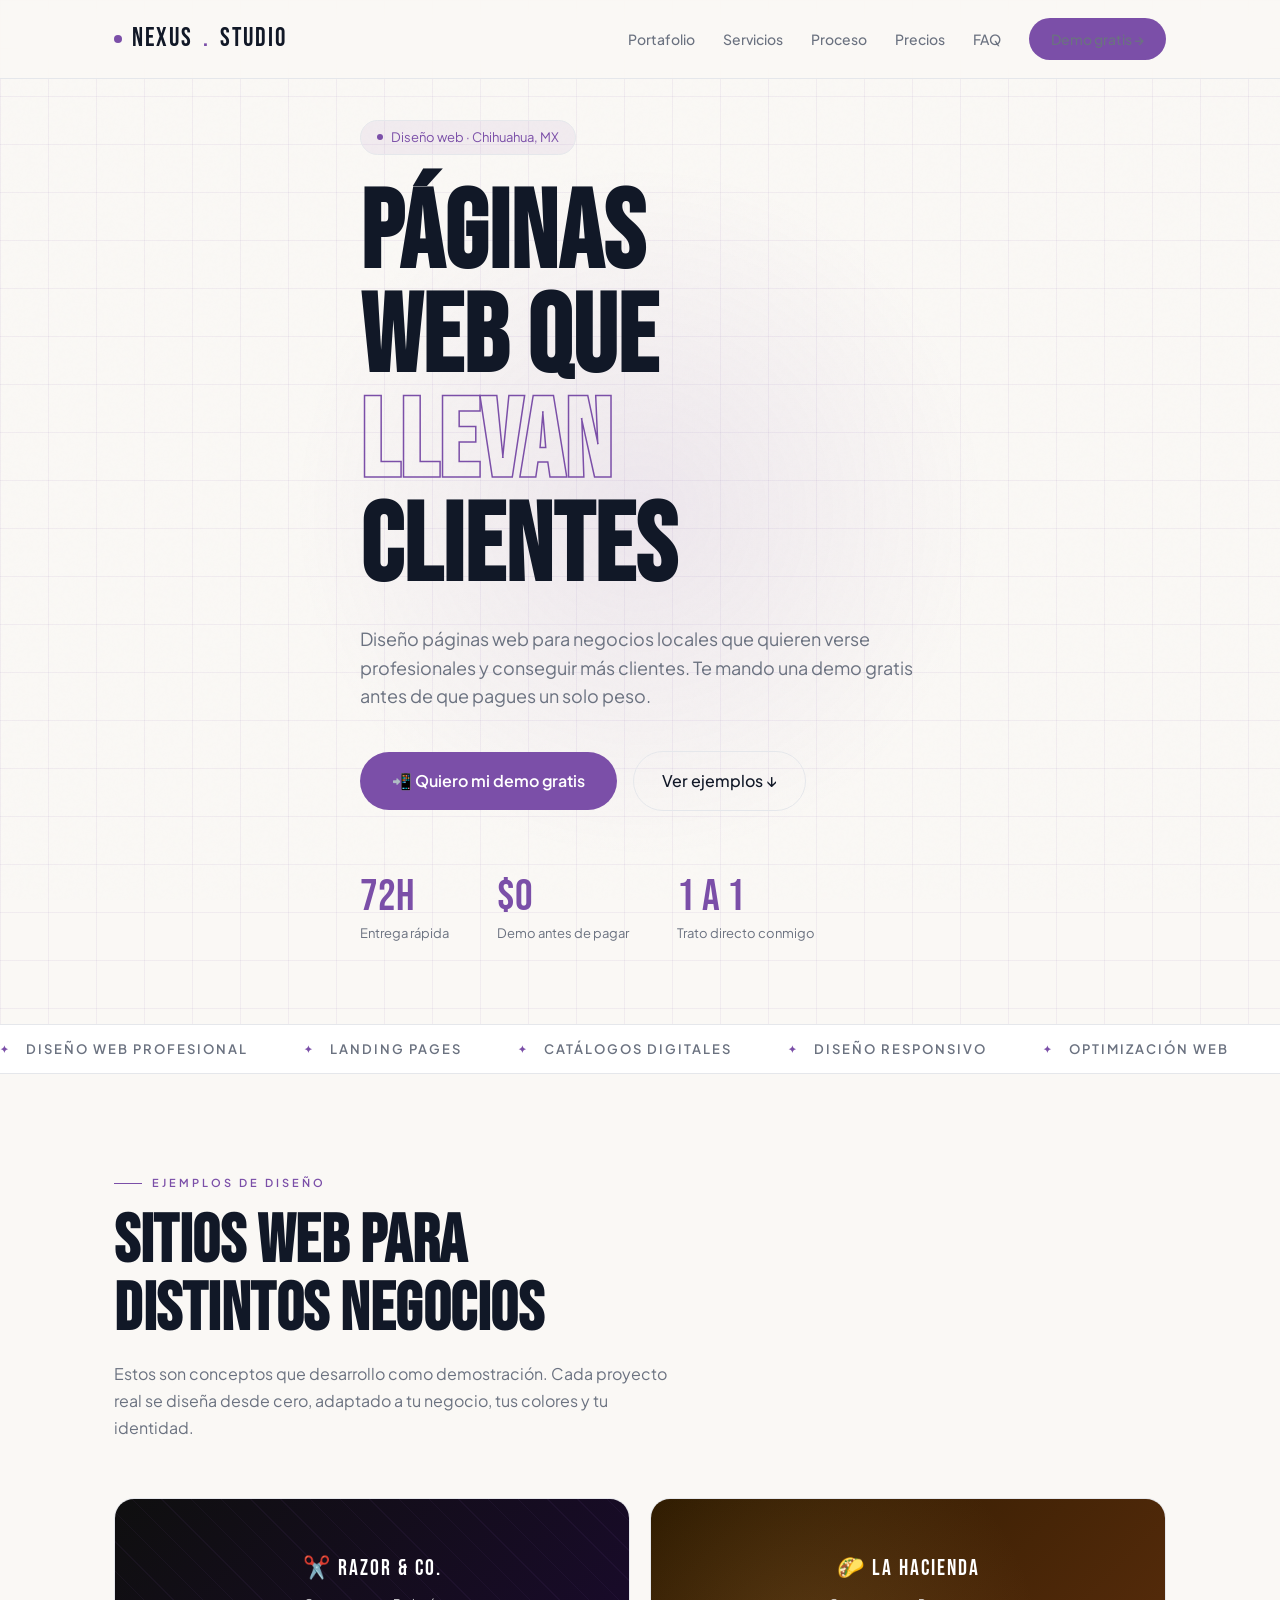
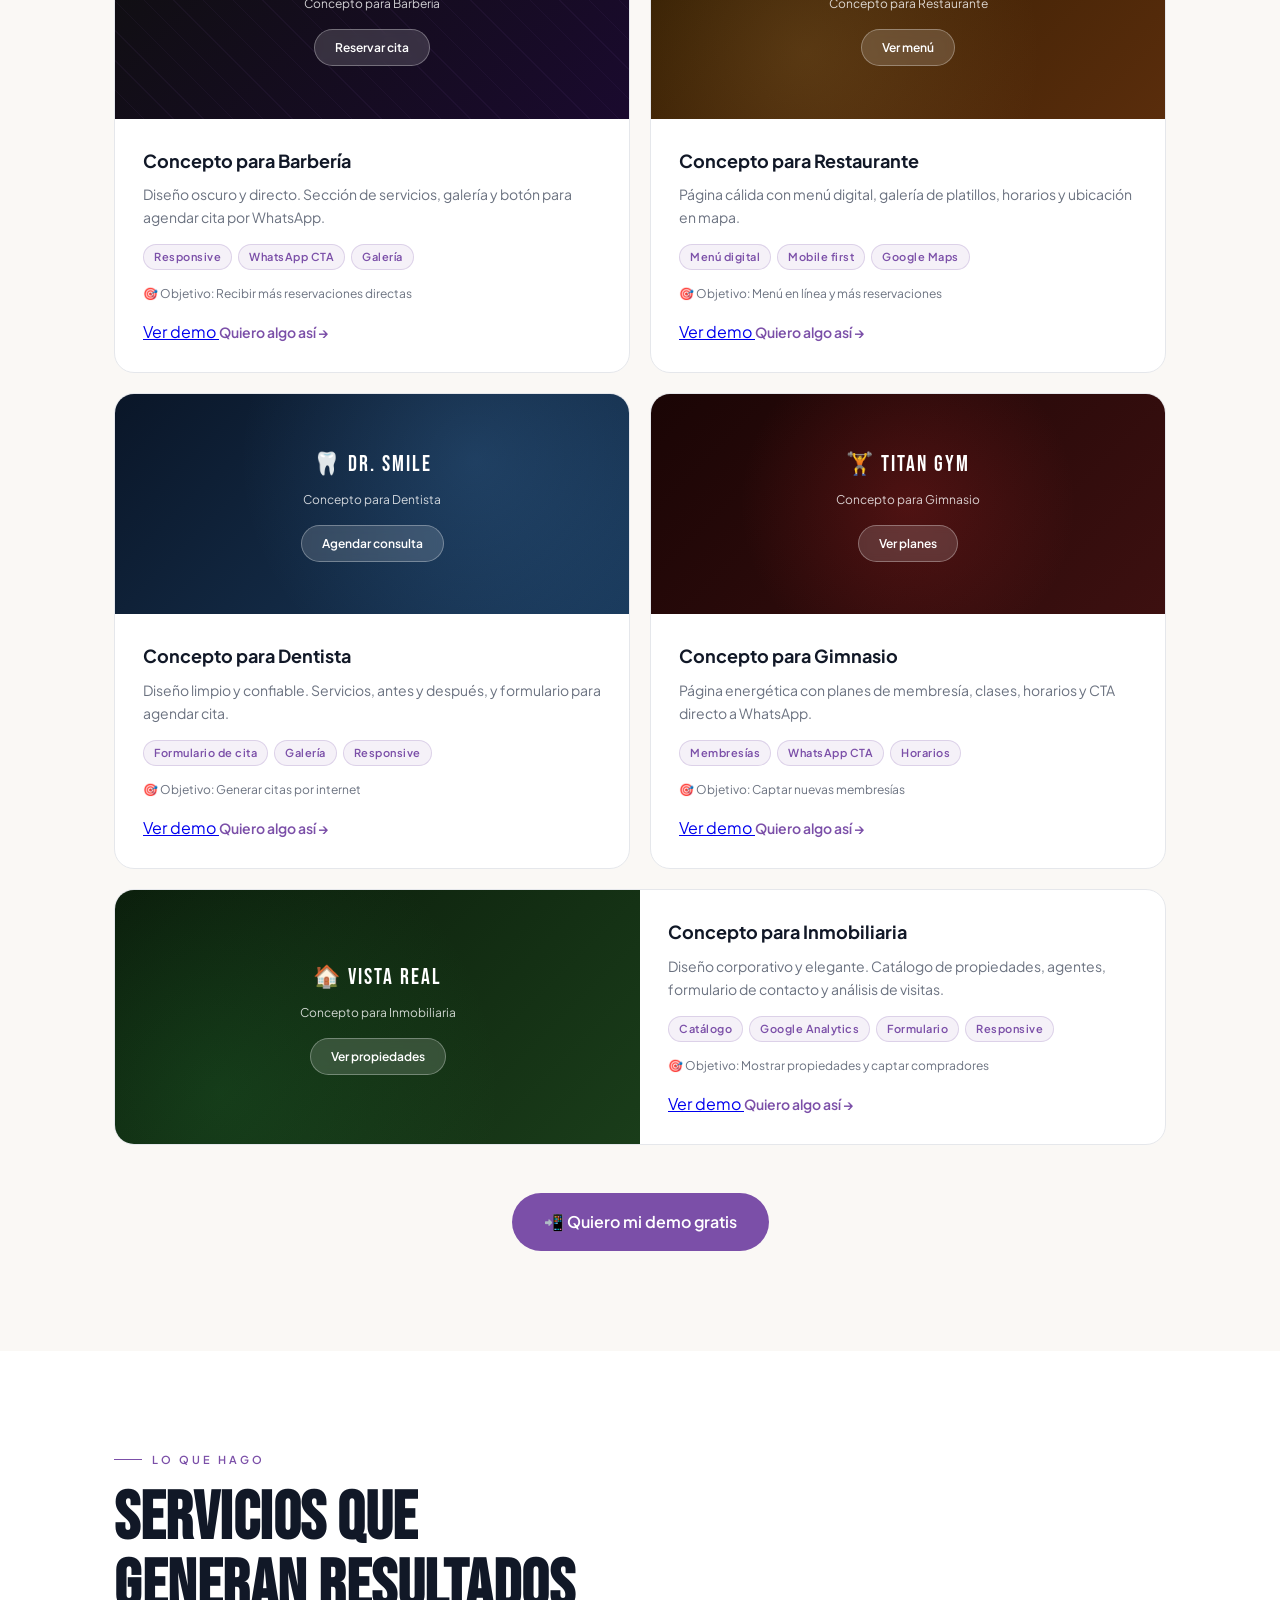
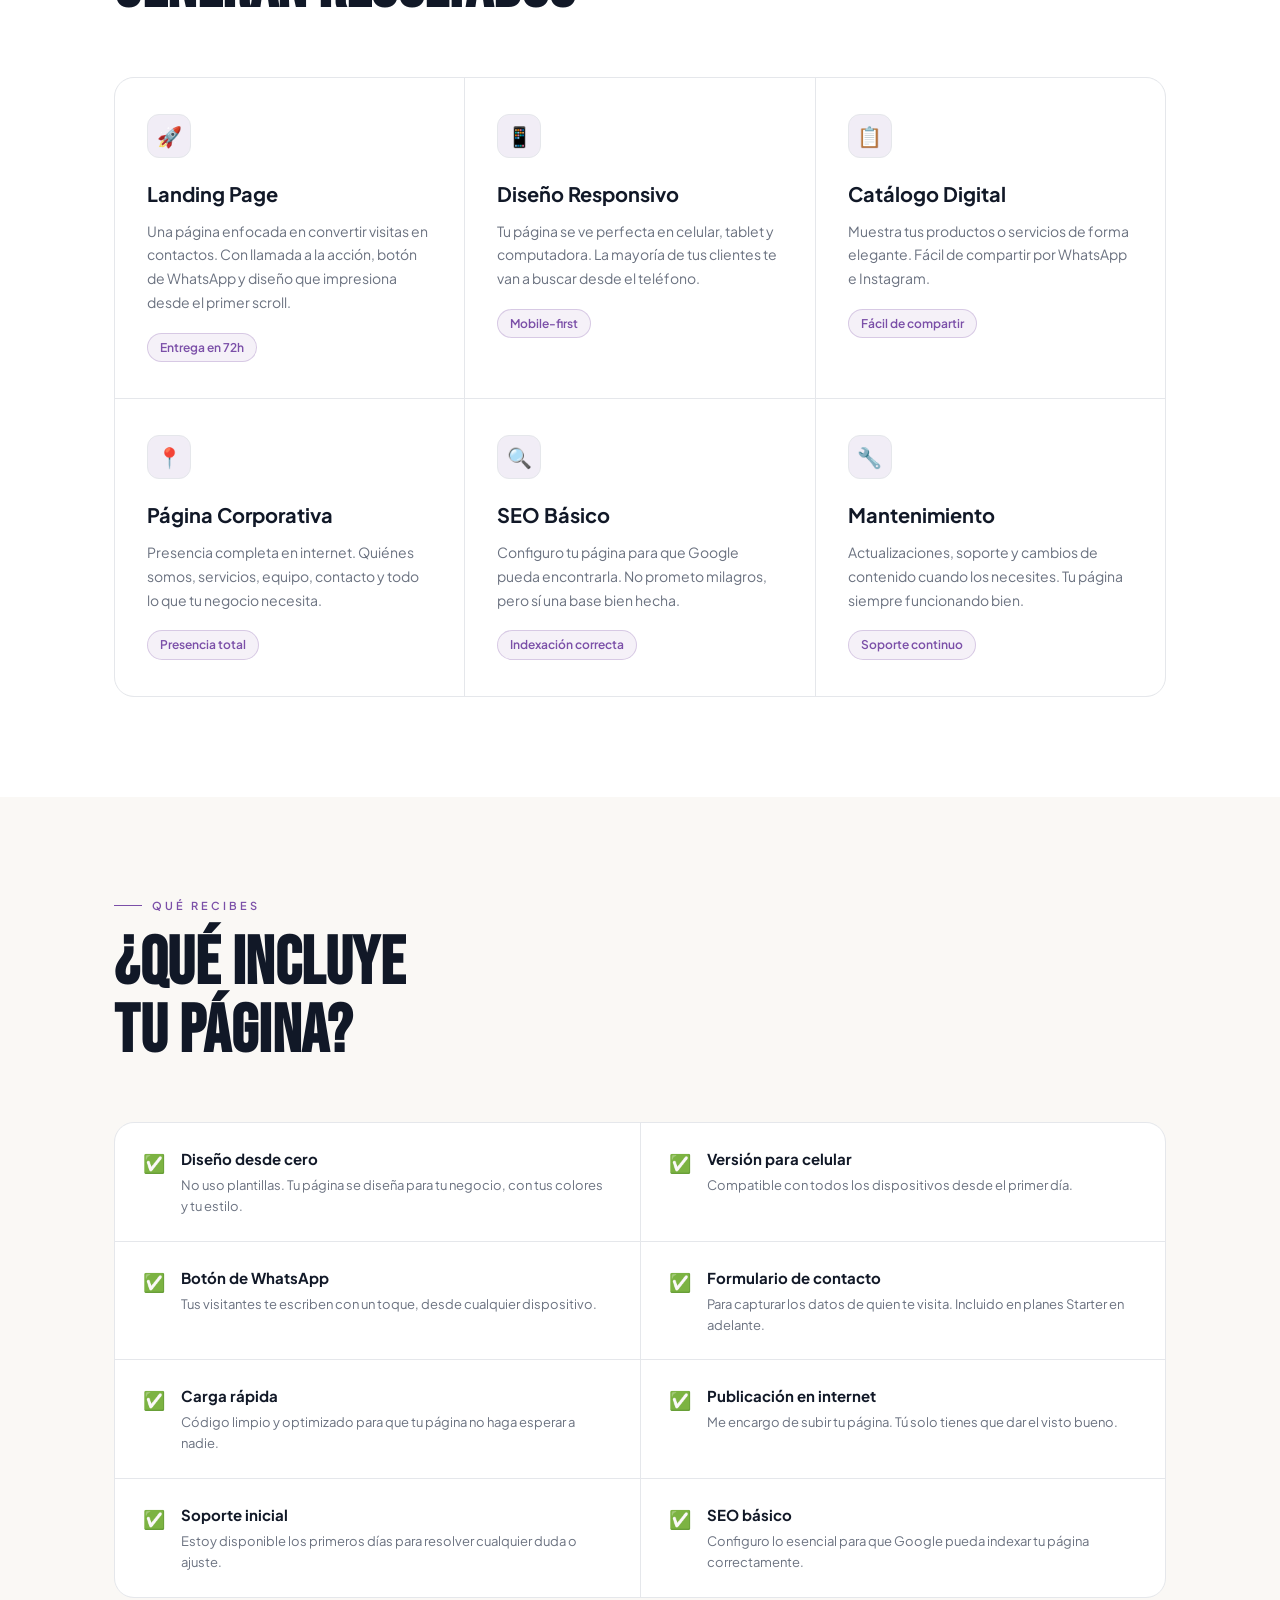
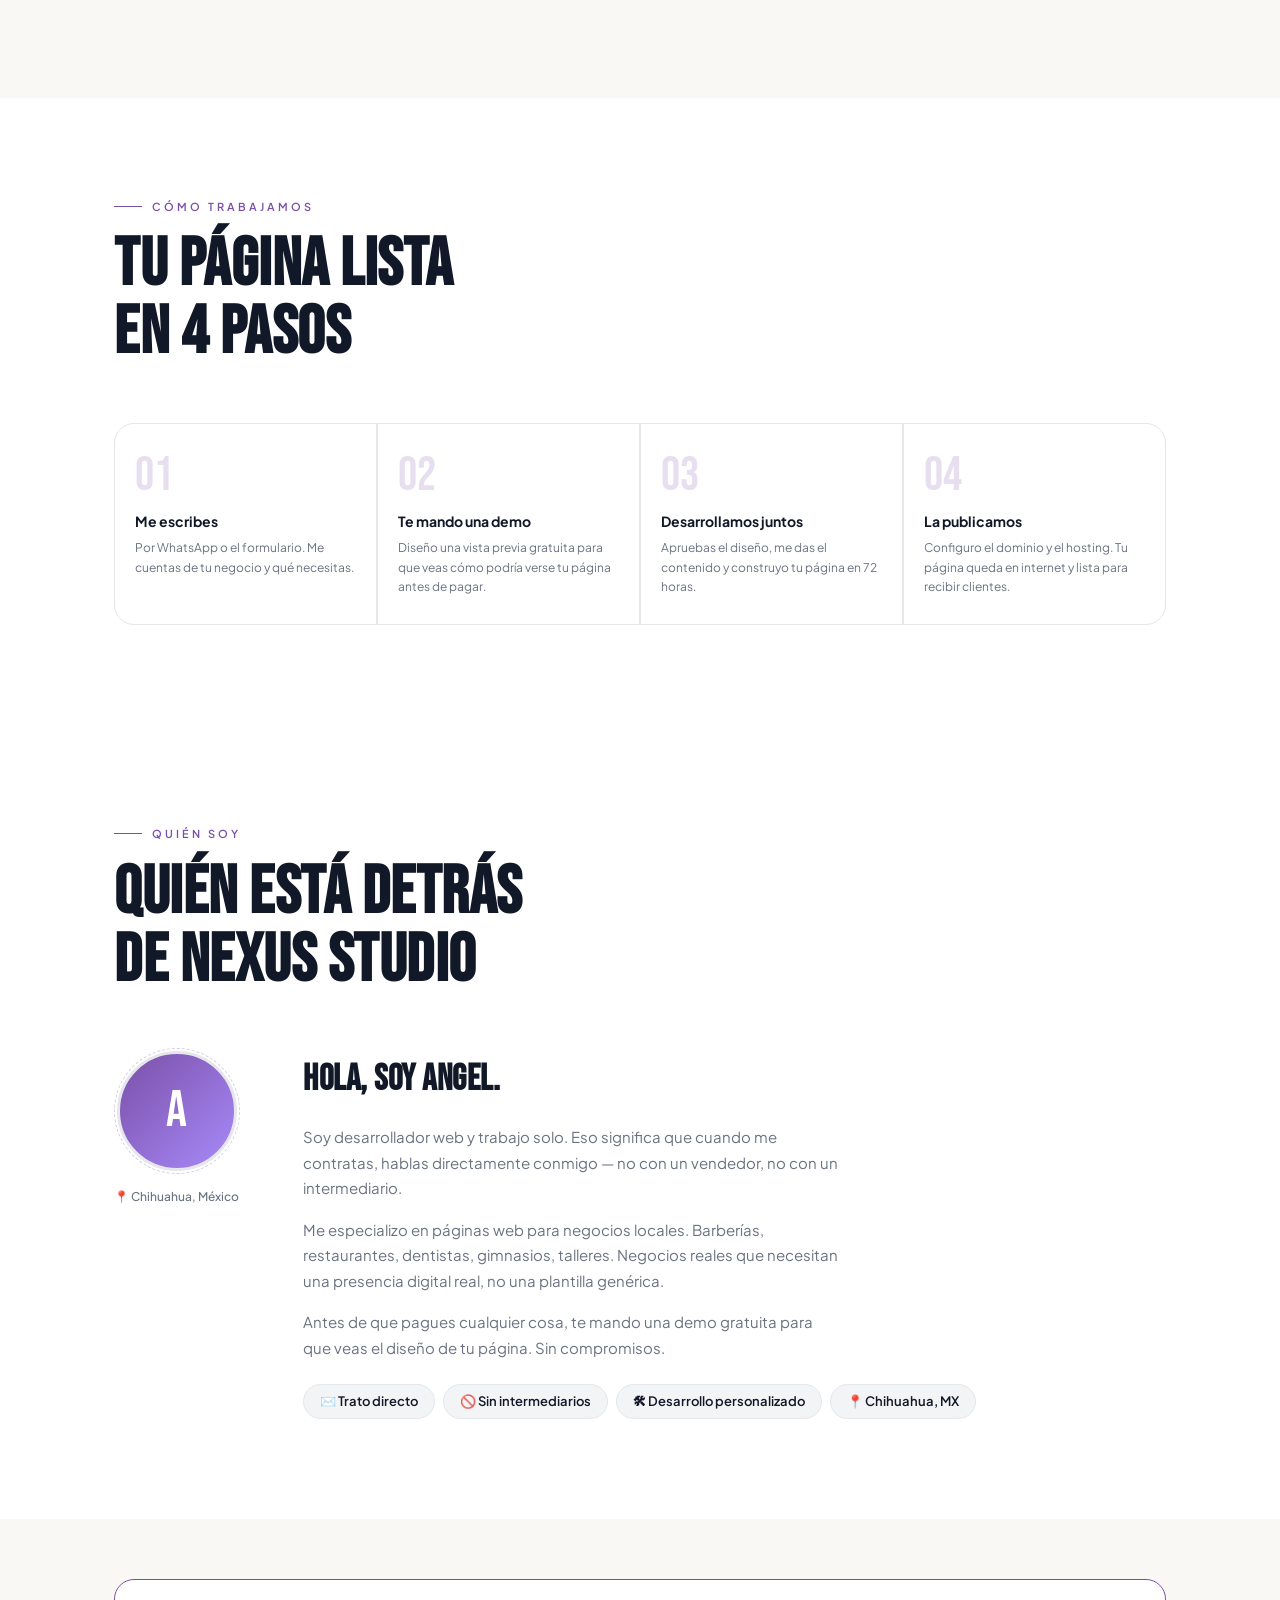
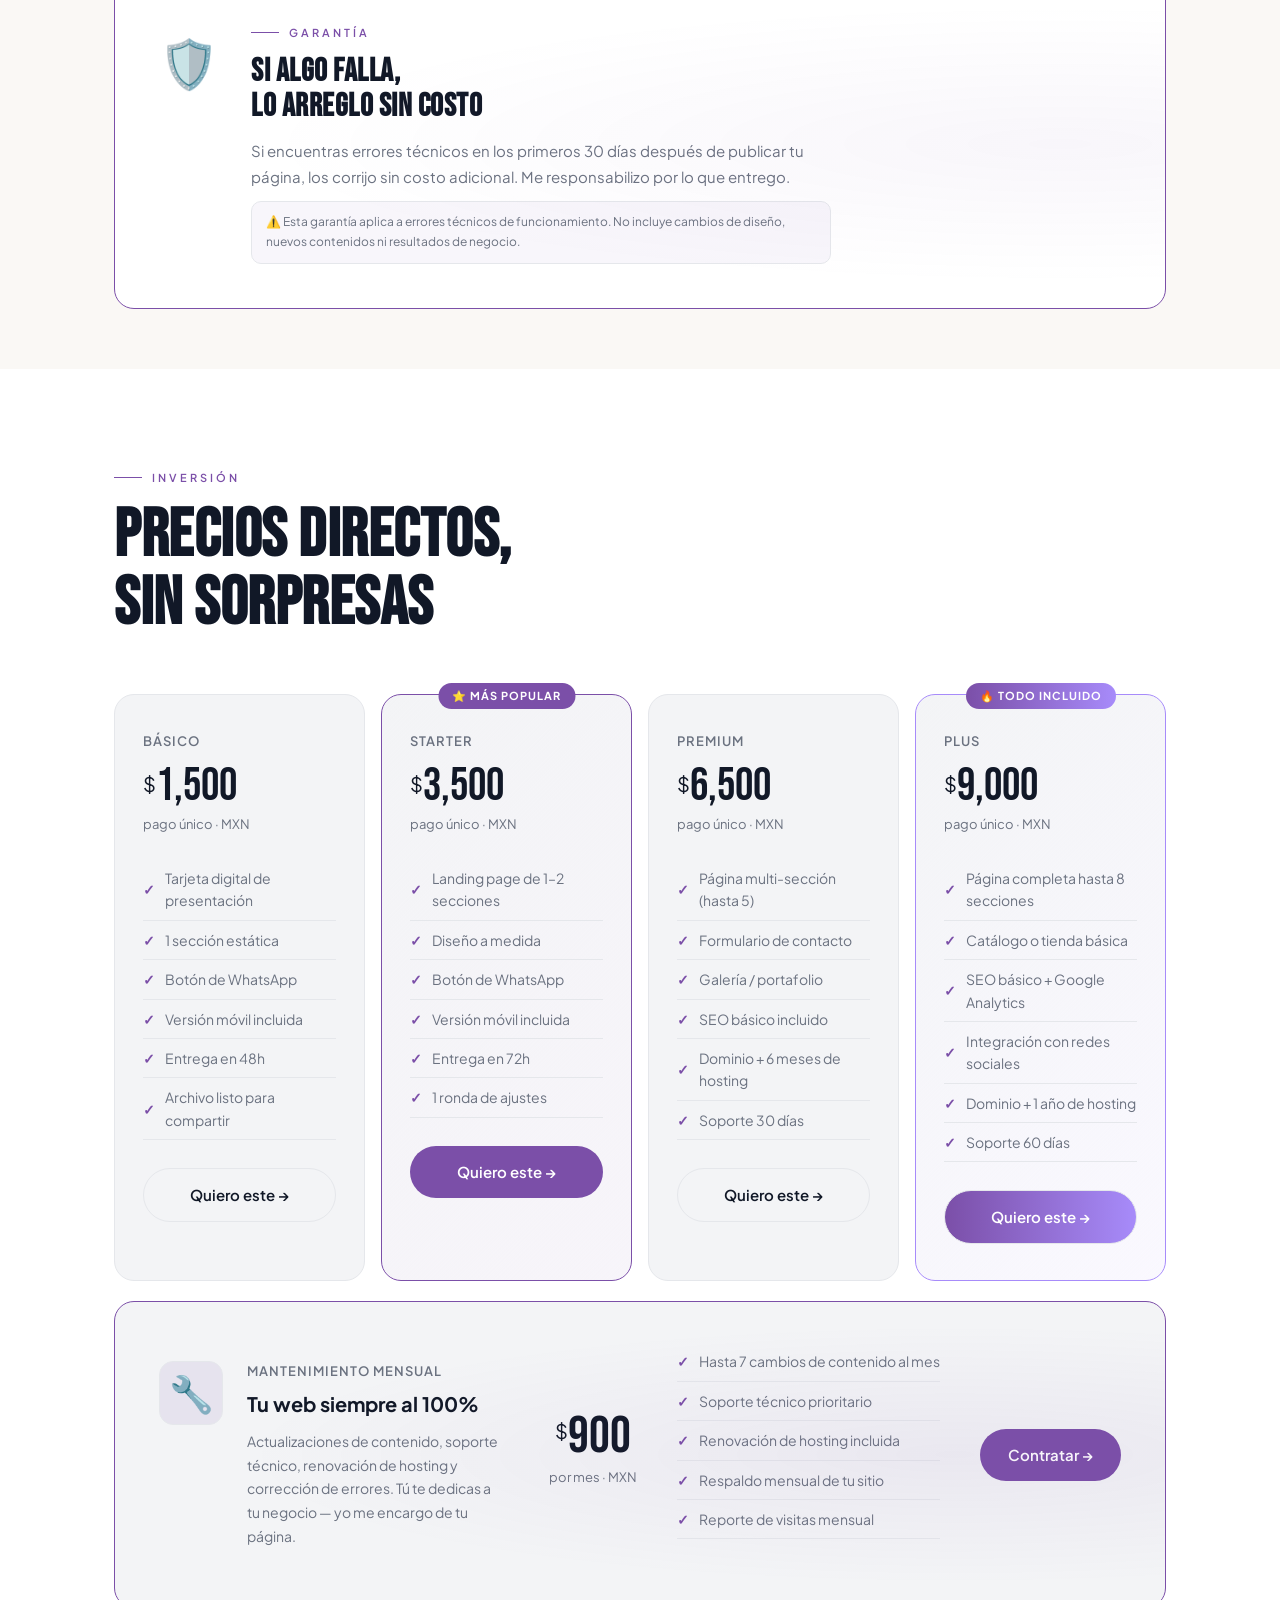
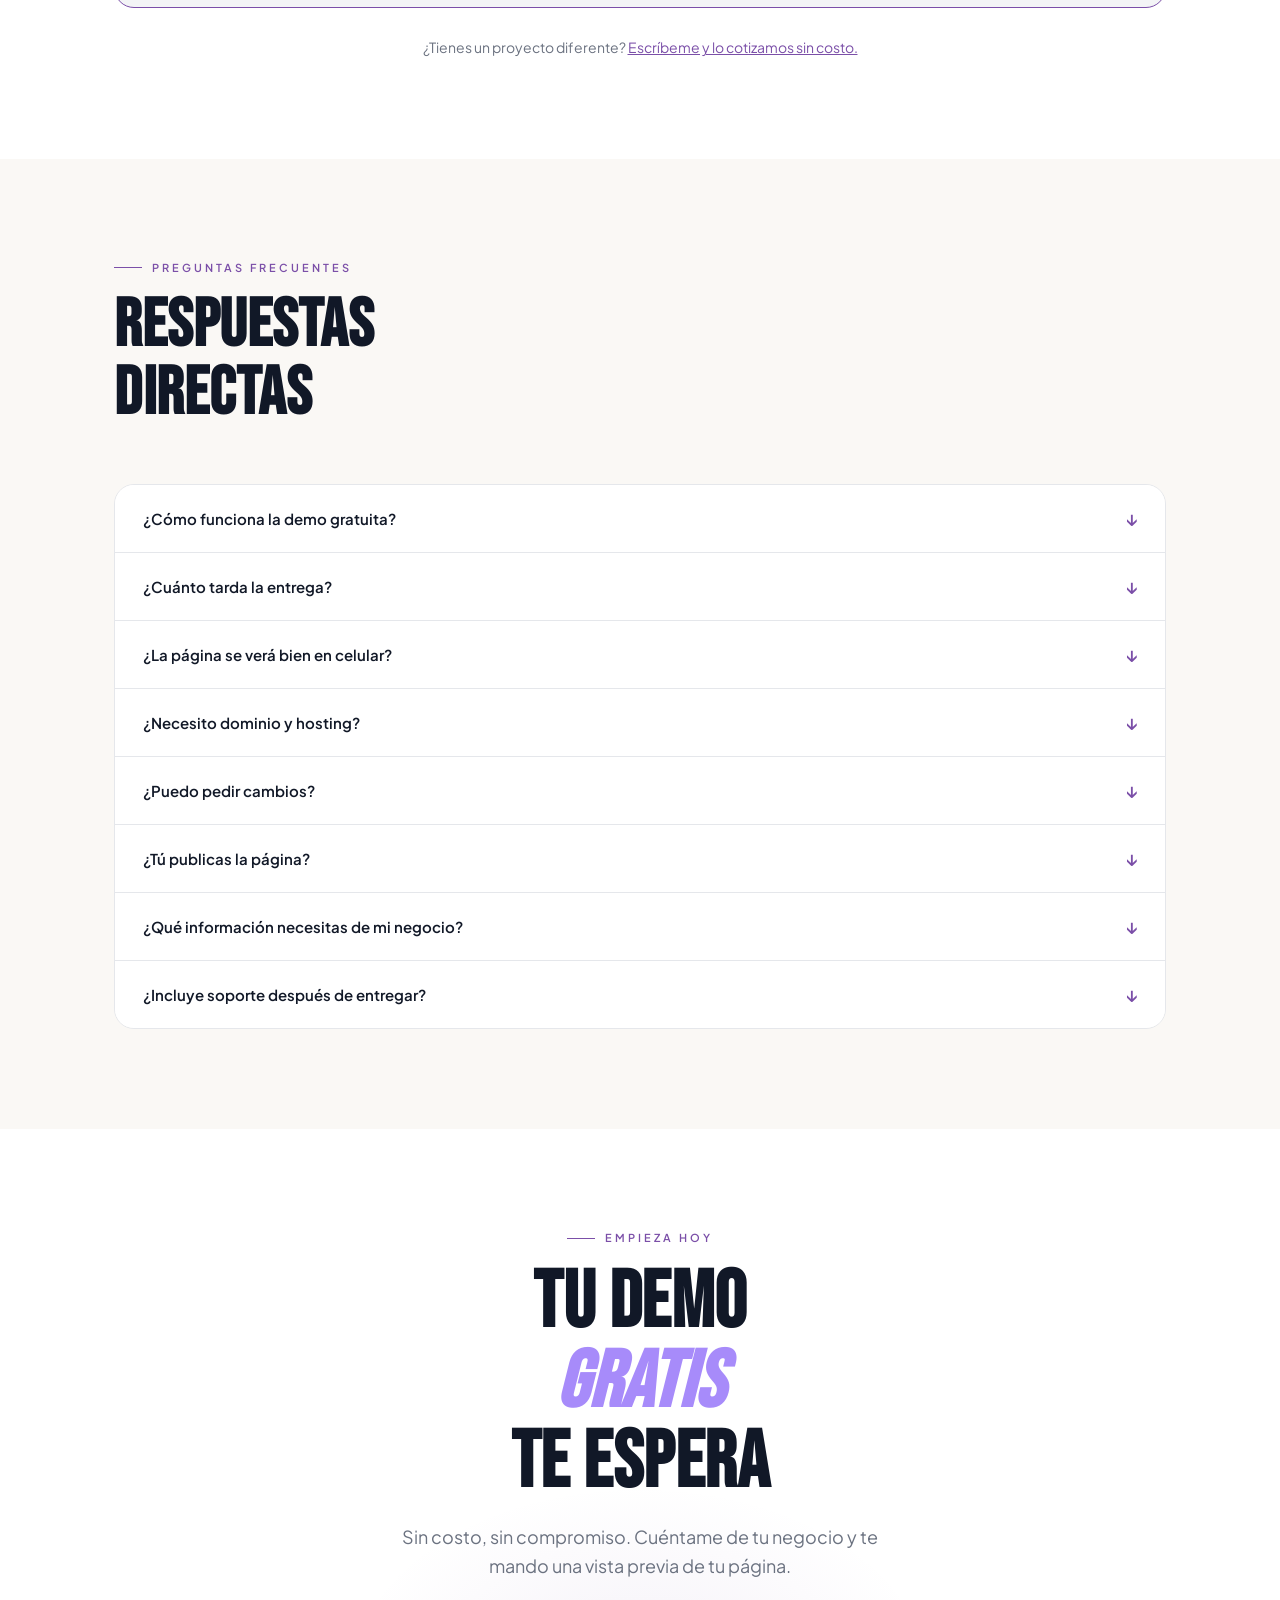
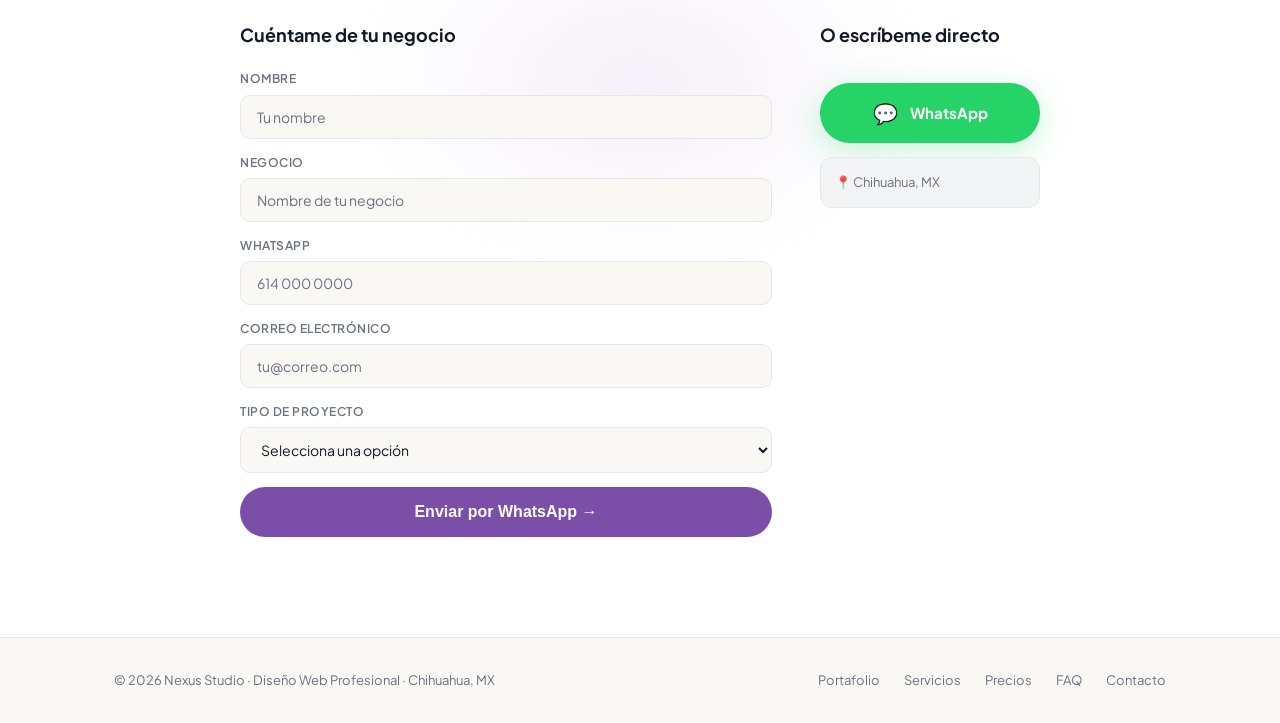
==== commit ec8463e5: "actualización de ejemplos de diseño" ====
--- a/index.html
+++ b/index.html
@@ -116,6 +116,7 @@
             <span>Responsive</span><span>WhatsApp CTA</span><span>Galería</span>
           </div>
           <div class="portfolio-objective">🎯 Objetivo: Recibir más reservaciones directas</div>
+          <a href="demos/barberia/index.html" target="_blank" class="portfolio-demo"> Ver demo </a>
           <a href="#contacto" class="portfolio-cta">Quiero algo así →</a>
         </div>
       </div>
@@ -135,6 +136,7 @@
             <span>Menú digital</span><span>Mobile first</span><span>Google Maps</span>
           </div>
           <div class="portfolio-objective">🎯 Objetivo: Menú en línea y más reservaciones</div>
+          <a href="demos/restaurante/index.html" target="_blank" class="portfolio-demo"> Ver demo </a>
           <a href="#contacto" class="portfolio-cta">Quiero algo así →</a>
         </div>
       </div>
@@ -154,6 +156,7 @@
             <span>Formulario de cita</span><span>Galería</span><span>Responsive</span>
           </div>
           <div class="portfolio-objective">🎯 Objetivo: Generar citas por internet</div>
+          <a href="demos/dentista/index.html" target="_blank" class="portfolio-demo"> Ver demo </a>
           <a href="#contacto" class="portfolio-cta">Quiero algo así →</a>
         </div>
       </div>
@@ -173,6 +176,7 @@
             <span>Membresías</span><span>WhatsApp CTA</span><span>Horarios</span>
           </div>
           <div class="portfolio-objective">🎯 Objetivo: Captar nuevas membresías</div>
+          <a href="demos/gimnasio/index.html" target="_blank" class="portfolio-demo"> Ver demo </a>
           <a href="#contacto" class="portfolio-cta">Quiero algo así →</a>
         </div>
       </div>
@@ -192,6 +196,7 @@
             <span>Catálogo</span><span>Google Analytics</span><span>Formulario</span><span>Responsive</span>
           </div>
           <div class="portfolio-objective">🎯 Objetivo: Mostrar propiedades y captar compradores</div>
+          <a href="demos/inmobiliaria/index.html" target="_blank" class="portfolio-demo"> Ver demo </a>
           <a href="#contacto" class="portfolio-cta">Quiero algo así →</a>
         </div>
       </div>
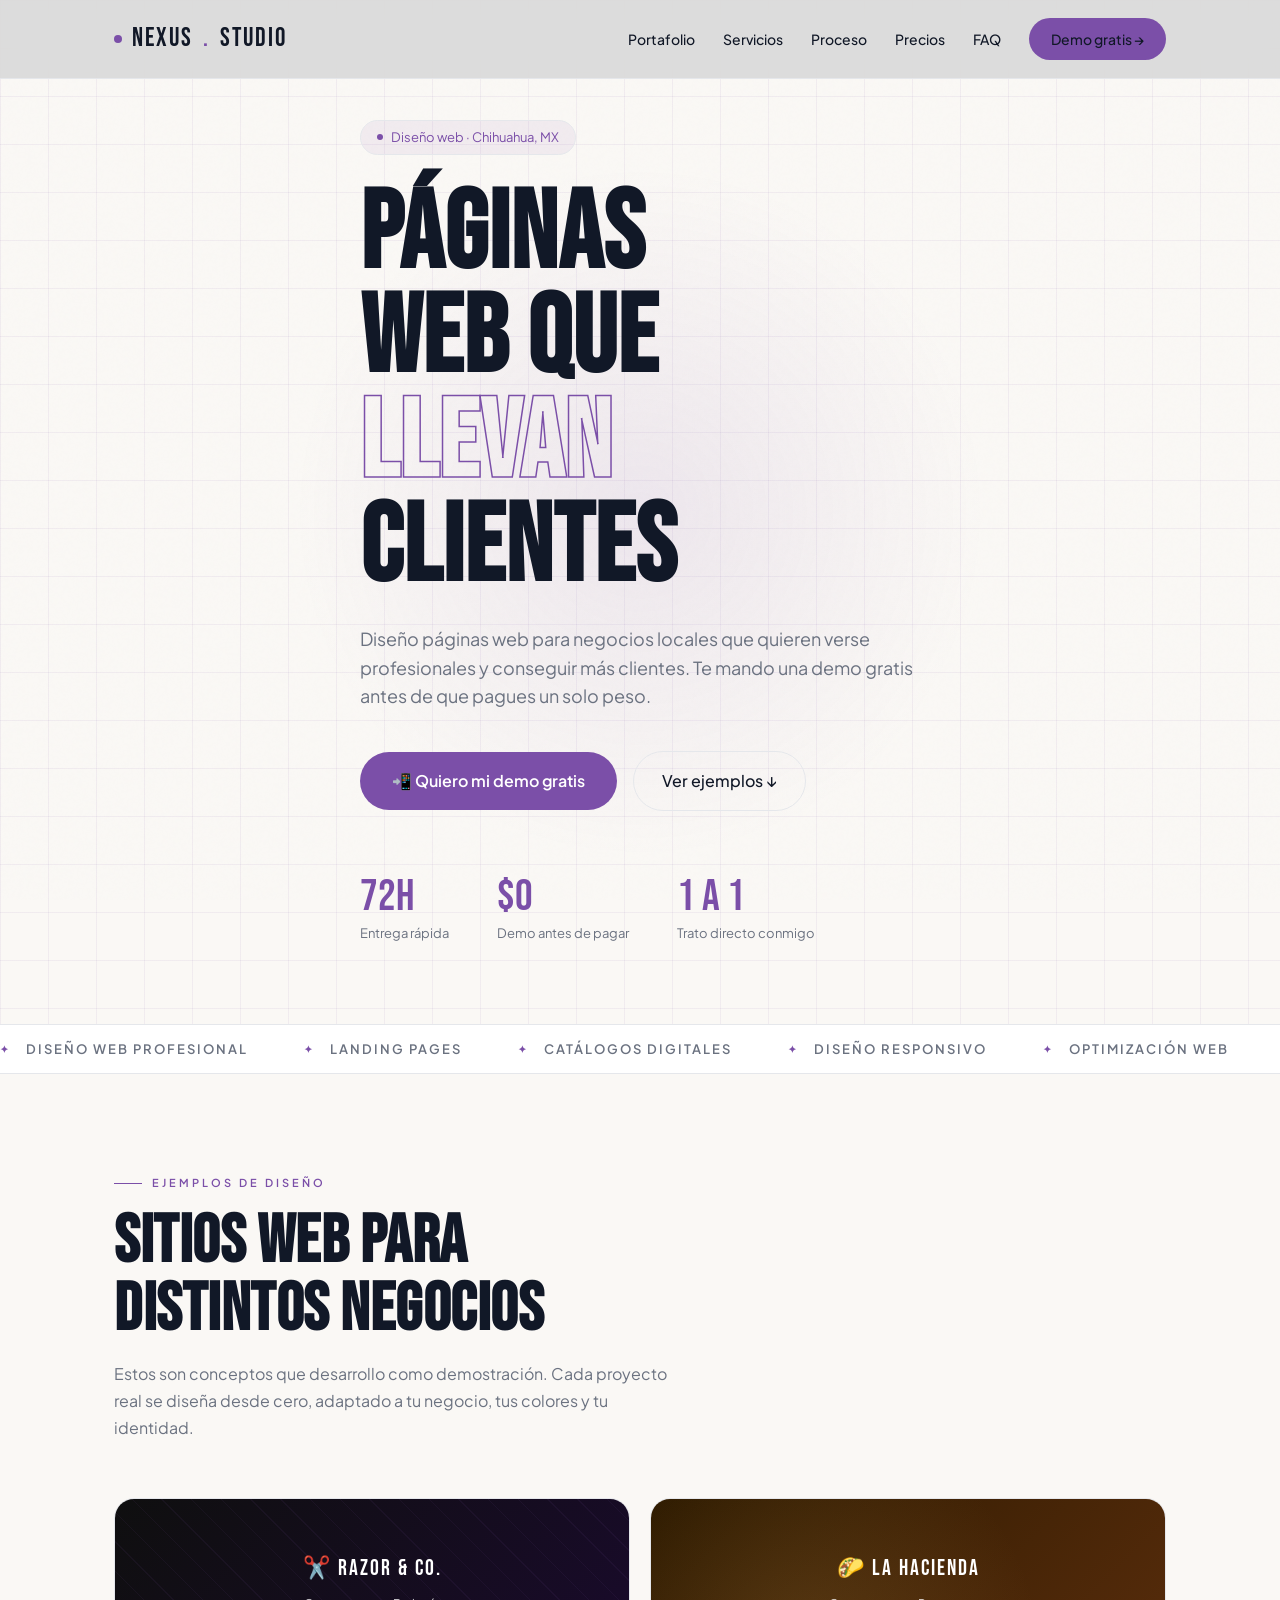
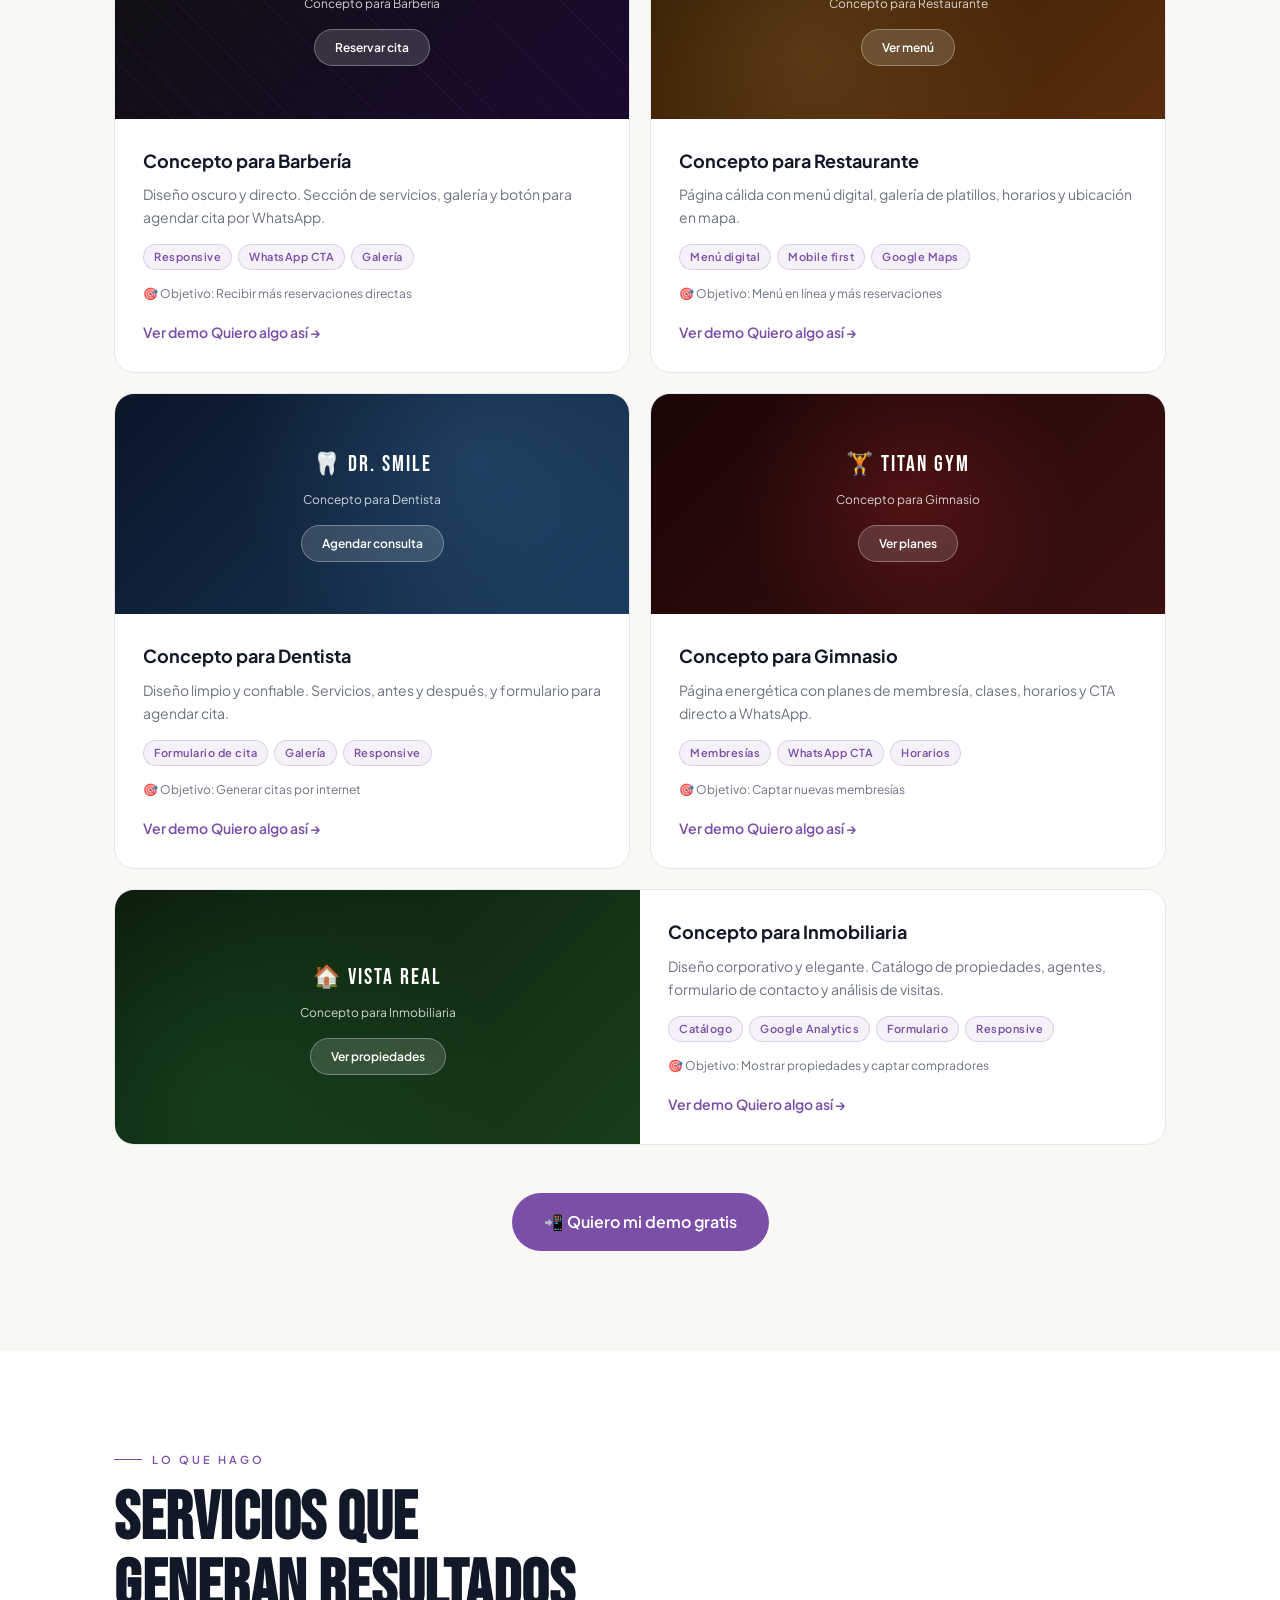
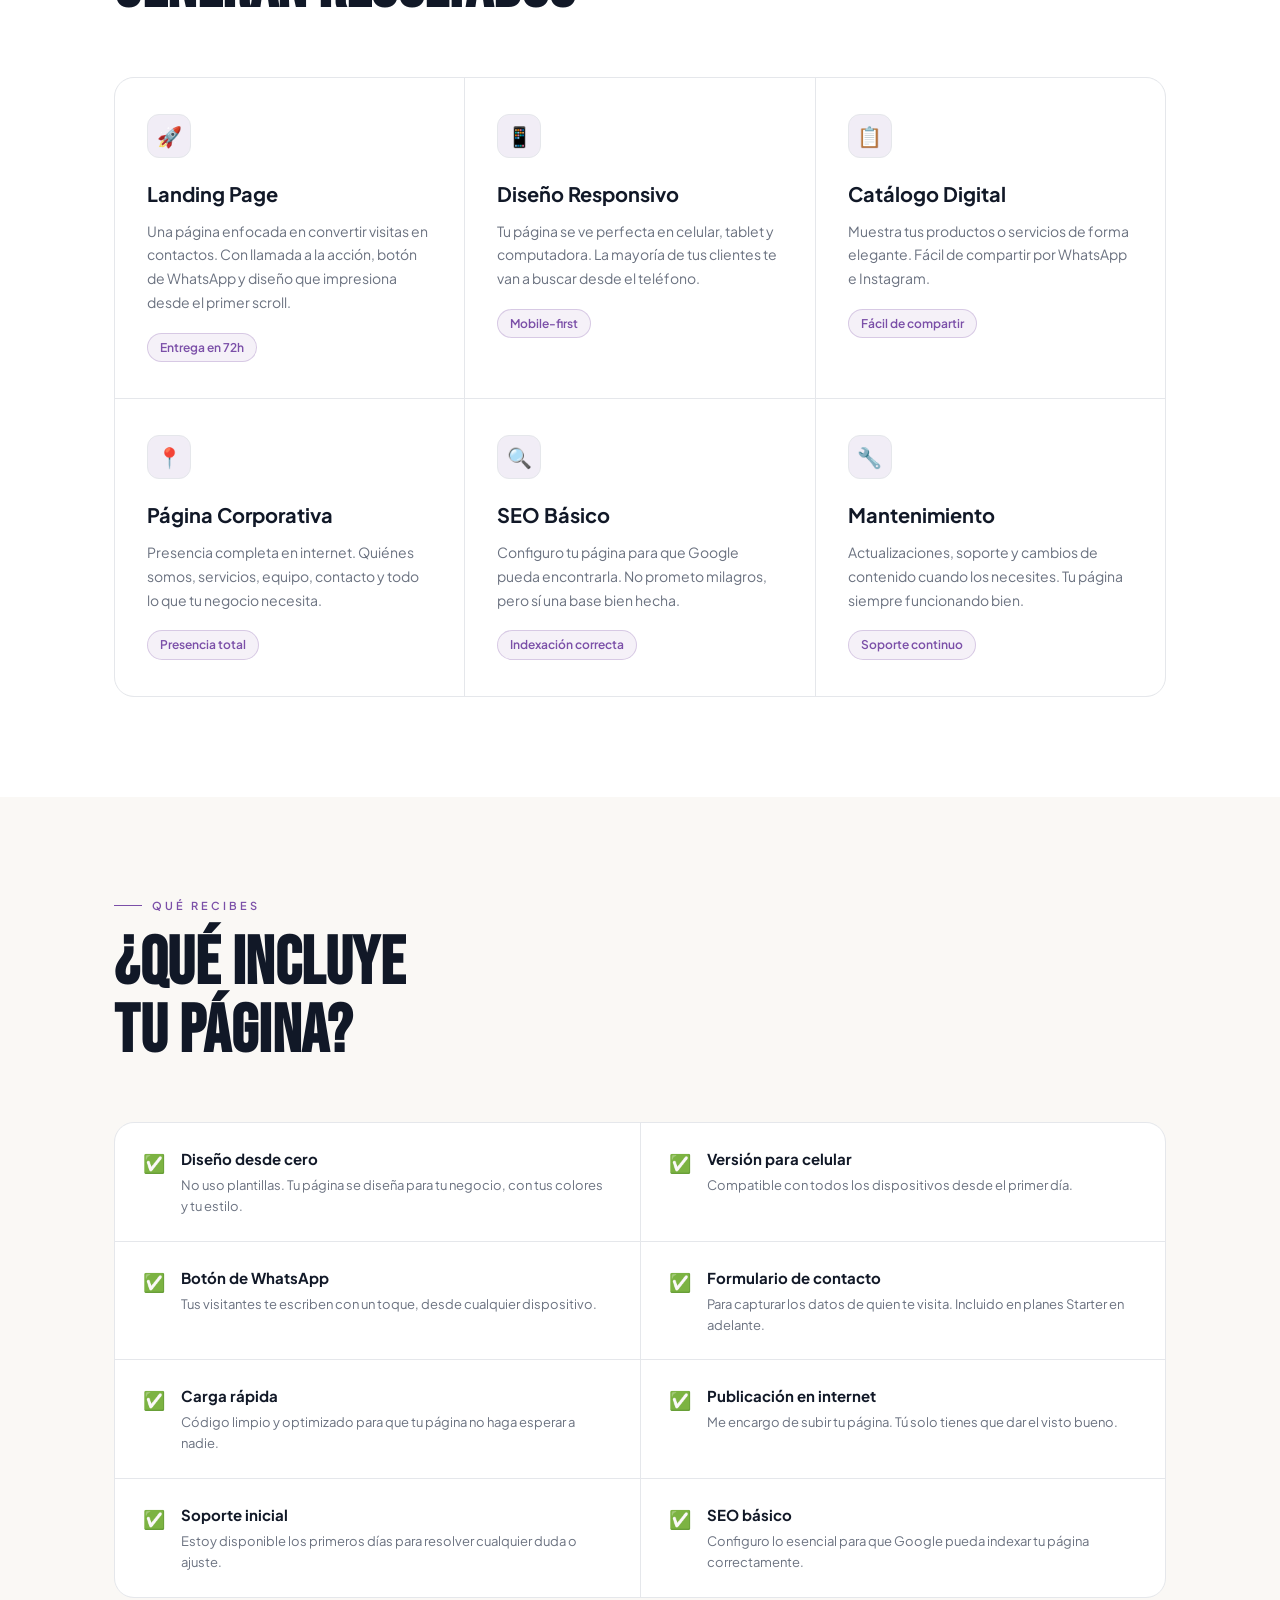
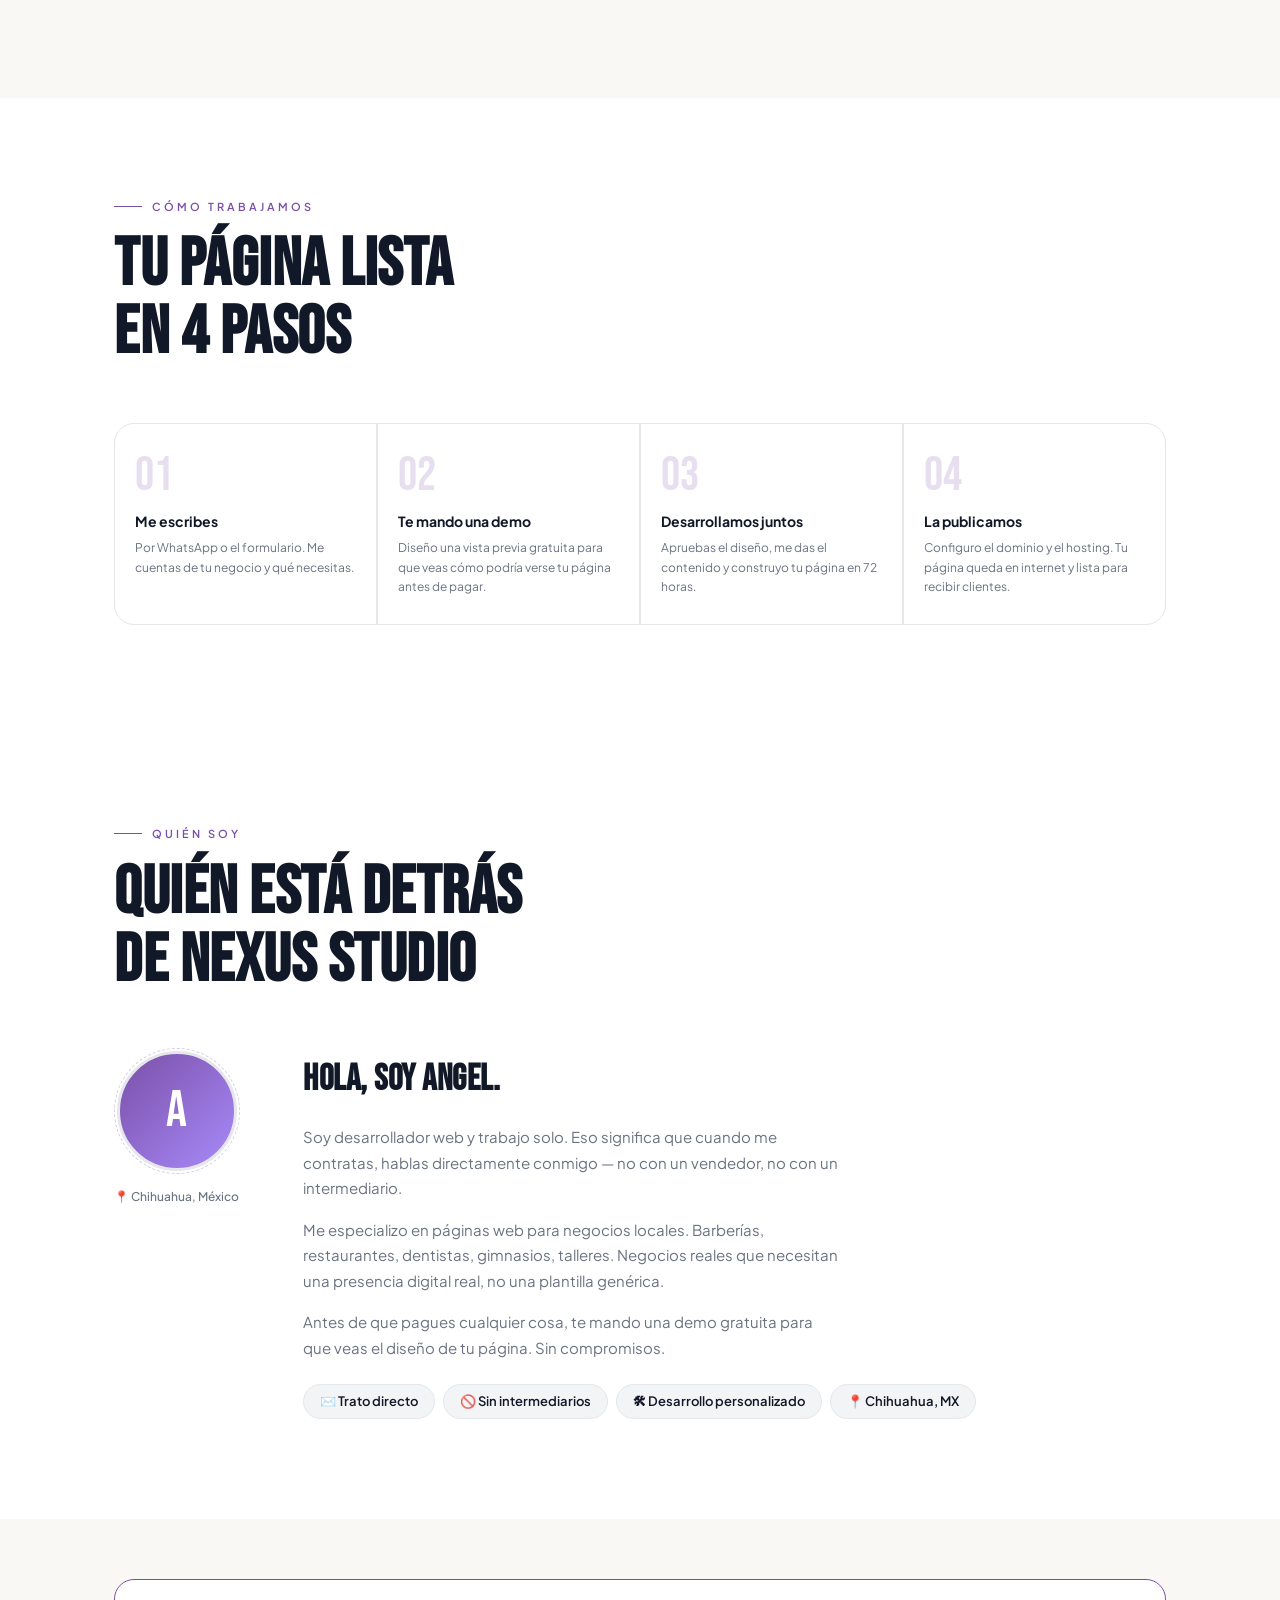
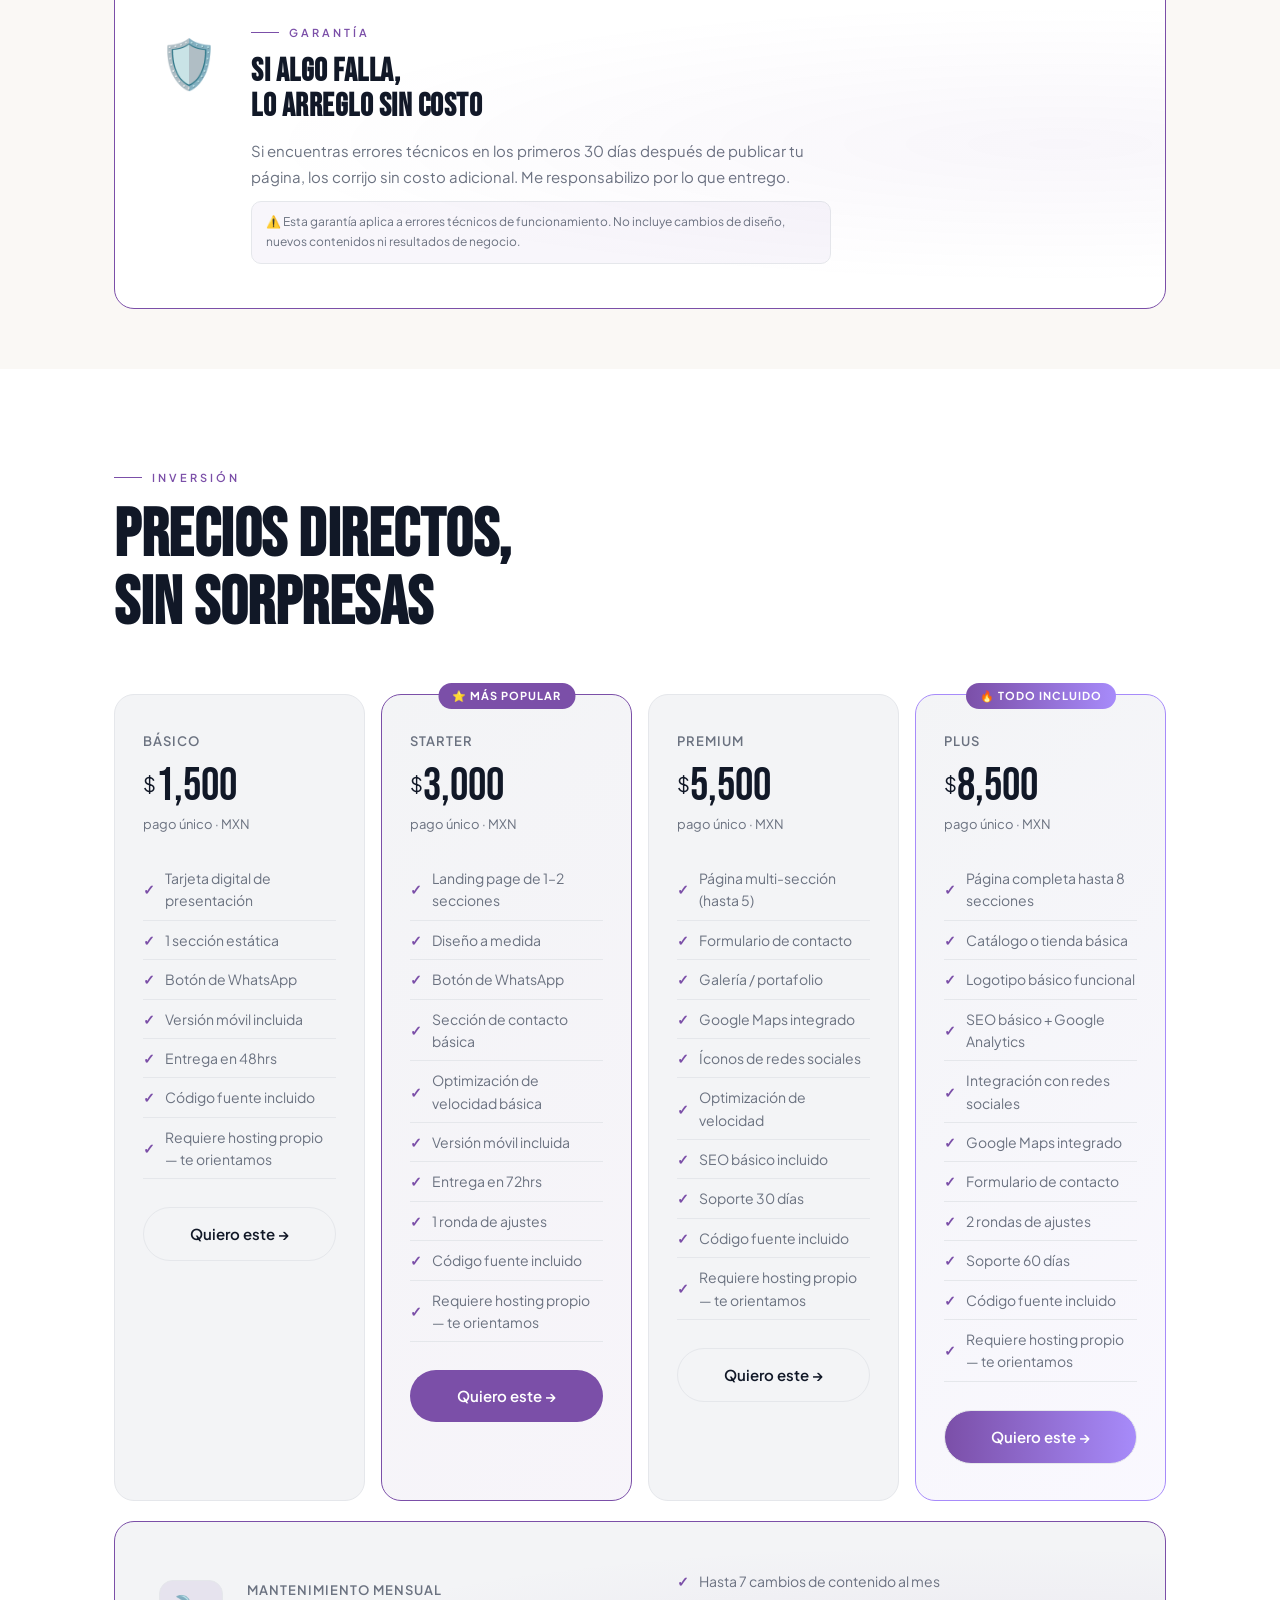
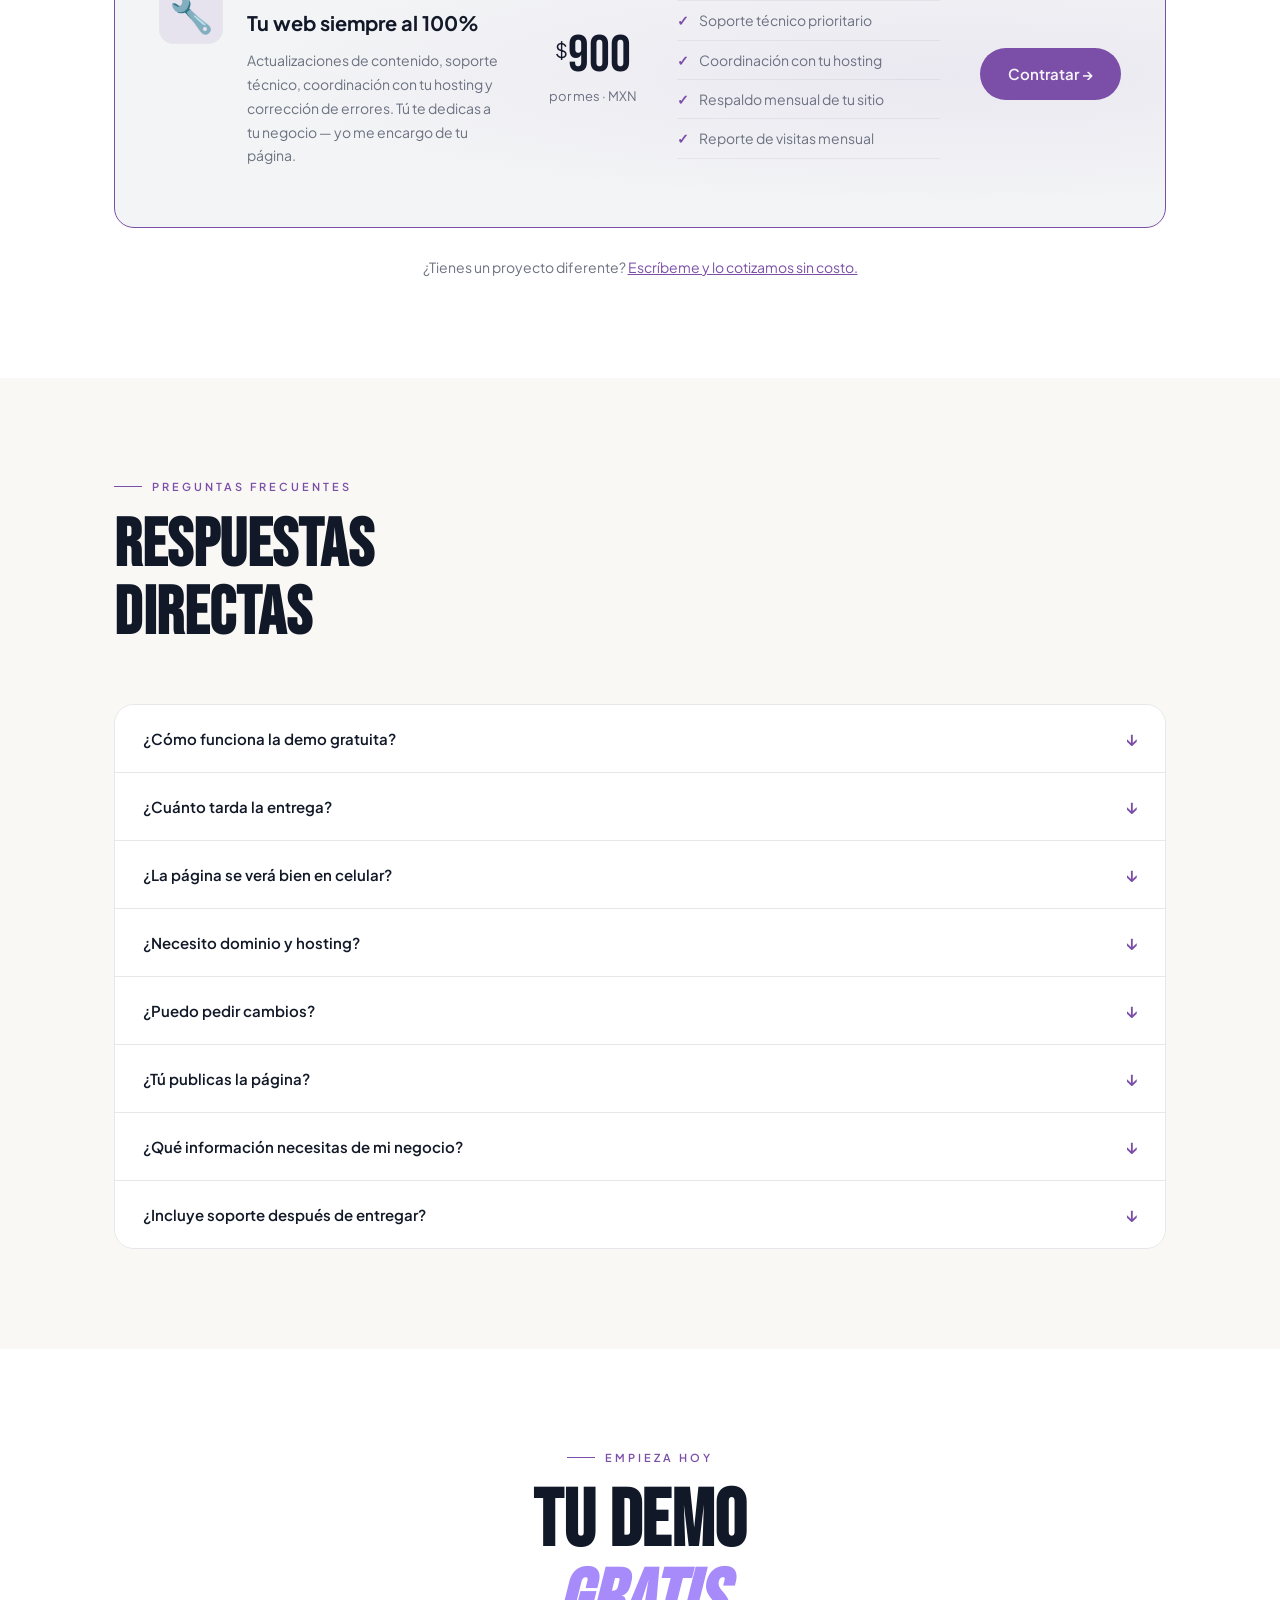
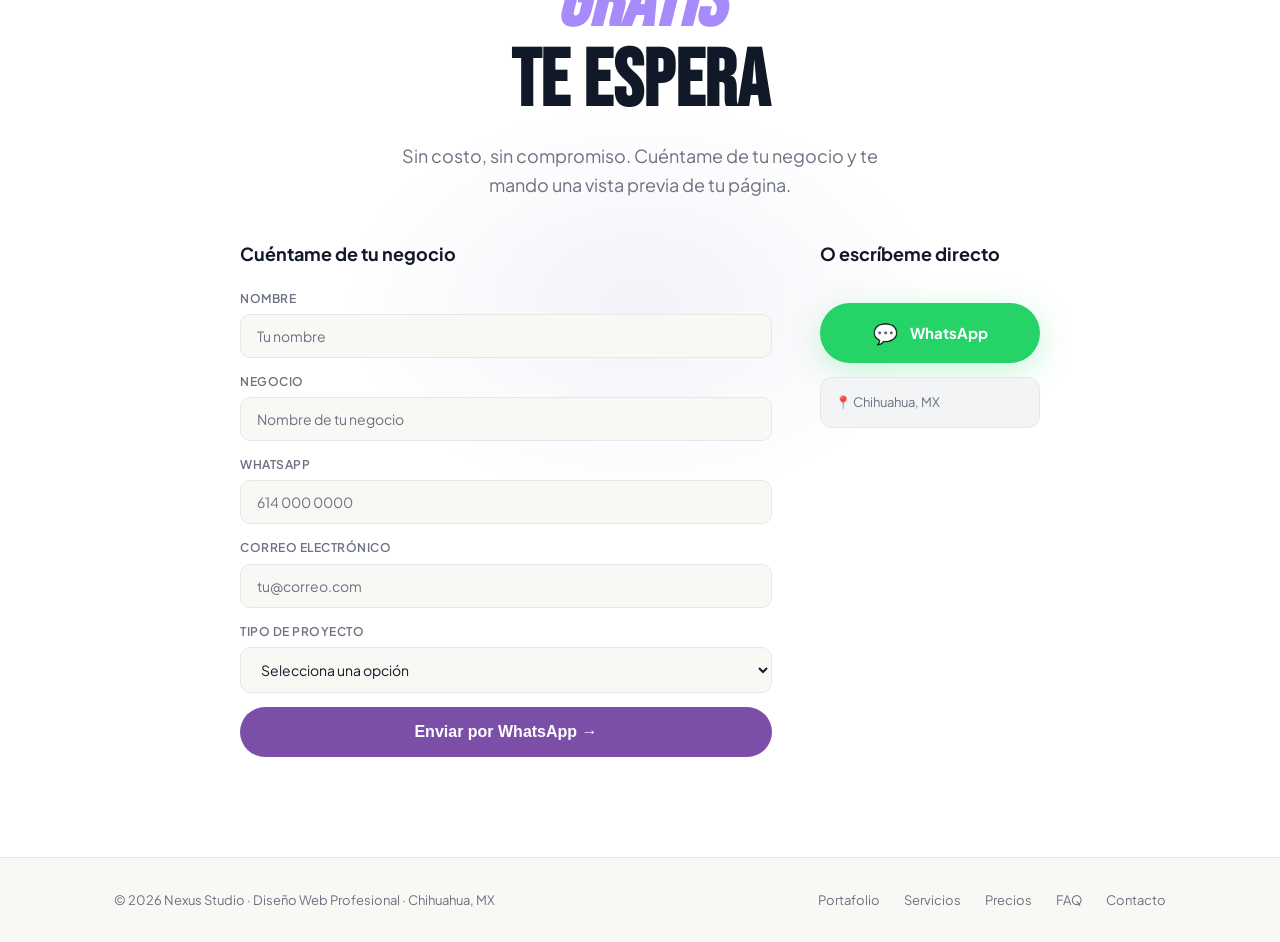
==== commit 787d949c: "mejora de coloren nav y mejora de precios en los planes" ====
--- a/index.html
+++ b/index.html
@@ -424,8 +424,9 @@
           <li>1 sección estática</li>
           <li>Botón de WhatsApp</li>
           <li>Versión móvil incluida</li>
-          <li>Entrega en 48h</li>
-          <li>Archivo listo para compartir</li>
+          <li>Entrega en 48hrs</li>
+          <li>Código fuente incluido</li>
+          <li>Requiere hosting propio — te orientamos</li>
         </ul>
         <a href="https://wa.me/526143771797?text=Hola%20Nexus%20Studio%2C%20me%20interesa%20el%20plan%20B%C3%A1sico" class="price-cta" target="_blank">Quiero este →</a>
       </div>
@@ -434,15 +435,19 @@
       <div class="price-card featured">
         <div class="featured-badge">⭐ MÁS POPULAR</div>
         <div class="price-plan">Starter</div>
-        <div class="price-amount"><sup>$</sup>3,500</div>
+        <div class="price-amount"><sup>$</sup>3,000</div>
         <div class="price-period">pago único · MXN</div>
         <ul class="price-features">
           <li>Landing page de 1–2 secciones</li>
           <li>Diseño a medida</li>
           <li>Botón de WhatsApp</li>
+          <li>Sección de contacto básica</li>
+          <li>Optimización de velocidad básica</li>
           <li>Versión móvil incluida</li>
-          <li>Entrega en 72h</li>
+          <li>Entrega en 72hrs</li>
           <li>1 ronda de ajustes</li>
+          <li>Código fuente incluido</li>
+          <li>Requiere hosting propio — te orientamos</li>
         </ul>
         <a href="https://wa.me/526143771797?text=Hola%20Nexus%20Studio%2C%20me%20interesa%20el%20plan%20Starter" class="price-cta" target="_blank">Quiero este →</a>
       </div>
@@ -450,15 +455,19 @@
       <!-- PREMIUM -->
       <div class="price-card">
         <div class="price-plan">Premium</div>
-        <div class="price-amount"><sup>$</sup>6,500</div>
+        <div class="price-amount"><sup>$</sup>5,500</div>
         <div class="price-period">pago único · MXN</div>
         <ul class="price-features">
           <li>Página multi-sección (hasta 5)</li>
           <li>Formulario de contacto</li>
           <li>Galería / portafolio</li>
+          <li>Google Maps integrado</li>
+          <li>Íconos de redes sociales</li>
+          <li>Optimización de velocidad</li>
           <li>SEO básico incluido</li>
-          <li>Dominio + 6 meses de hosting</li>
           <li>Soporte 30 días</li>
+          <li>Código fuente incluido</li>
+          <li>Requiere hosting propio — te orientamos</li>
         </ul>
         <a href="https://wa.me/526143771797?text=Hola%20Nexus%20Studio%2C%20me%20interesa%20el%20plan%20Premium" class="price-cta" target="_blank">Quiero este →</a>
       </div>
@@ -467,15 +476,20 @@
       <div class="price-card elite">
         <div class="elite-badge">🔥 TODO INCLUIDO</div>
         <div class="price-plan">Plus</div>
-        <div class="price-amount"><sup>$</sup>9,000</div>
+        <div class="price-amount"><sup>$</sup>8,500</div>
         <div class="price-period">pago único · MXN</div>
         <ul class="price-features">
           <li>Página completa hasta 8 secciones</li>
           <li>Catálogo o tienda básica</li>
+          <li>Logotipo básico funcional</li>
           <li>SEO básico + Google Analytics</li>
           <li>Integración con redes sociales</li>
-          <li>Dominio + 1 año de hosting</li>
+          <li>Google Maps integrado</li>
+          <li>Formulario de contacto</li>
+          <li>2 rondas de ajustes</li>
           <li>Soporte 60 días</li>
+          <li>Código fuente incluido</li>
+          <li>Requiere hosting propio — te orientamos</li>
         </ul>
         <a href="https://wa.me/526143771797?text=Hola%20Nexus%20Studio%2C%20me%20interesa%20el%20plan%20Plus" class="price-cta" target="_blank">Quiero este →</a>
       </div>
@@ -489,7 +503,7 @@
         <div>
           <div class="price-plan" style="margin-bottom:6px;">Mantenimiento Mensual</div>
           <h3 class="maintenance-title">Tu web siempre al 100%</h3>
-          <p class="maintenance-desc">Actualizaciones de contenido, soporte técnico, renovación de hosting y corrección de errores. Tú te dedicas a tu negocio — yo me encargo de tu página.</p>
+          <p class="maintenance-desc">Actualizaciones de contenido, soporte técnico, coordinación con tu hosting y corrección de errores. Tú te dedicas a tu negocio — yo me encargo de tu página.</p>
         </div>
       </div>
       <div class="maintenance-right">
@@ -500,7 +514,7 @@
         <ul class="price-features" style="min-width:220px;">
           <li>Hasta 7 cambios de contenido al mes</li>
           <li>Soporte técnico prioritario</li>
-          <li>Renovación de hosting incluida</li>
+          <li>Coordinación con tu hosting</li>
           <li>Respaldo mensual de tu sitio</li>
           <li>Reporte de visitas mensual</li>
         </ul>
@@ -559,7 +573,7 @@
           <span class="faq-arrow">↓</span>
         </button>
         <div class="faq-answer">
-          <p>Los planes Premium y Plus incluyen dominio y hosting. Para los planes Básico y Starter puedo orientarte para conseguir uno económico, o publicar la página bajo una dirección temporal. Siempre te explico qué incluye tu plan antes de que pagues.</p>
+          <p>Todos los planes requieren hosting propio. Te oriento para conseguir uno económico — Hostinger tiene planes desde $25 MXN/mes que funcionan perfecto. El dominio también lo consigues tú directamente. Siempre te explico el proceso antes de que pagues.</p>
         </div>
       </div>
 
@@ -579,7 +593,7 @@
           <span class="faq-arrow">↓</span>
         </button>
         <div class="faq-answer">
-          <p>Sí, me encargo de todo. Una vez que apruebas el diseño final, configuro el dominio y el hosting y dejo todo funcionando. Tú solo tienes que dar el visto bueno.</p>
+          <p>Sí, me encargo de subir tu página a tu hosting. Una vez que apruebas el diseño final y tienes tu hosting listo, configuro todo y dejo tu página funcionando. Tú solo tienes que dar el visto bueno.</p>
         </div>
       </div>
 
--- a/style-NEXUS-STUDIO.css
+++ b/style-NEXUS-STUDIO.css
@@ -45,7 +45,7 @@
 nav {
   position: fixed; top: 0; left: 0; right: 0; z-index: 100;
   padding: 18px 0;
-  background: rgba(250,248,245,0.92);
+  background: rgba(217, 217, 217, 0.92);
   backdrop-filter: blur(16px);
   border-bottom: 0.5px solid var(--border);
 }
@@ -61,11 +61,11 @@
 .logo-dot { width: 8px; height: 8px; border-radius: 50%; background: var(--purple); display: inline-block; animation: pulse 2s infinite; }
 @keyframes pulse { 0%,100%{opacity:1;transform:scale(1)} 50%{opacity:0.6;transform:scale(1.3)} }
 .nav-links { display: flex; align-items: center; gap: 28px; }
-.nav-links a { color: var(--muted); text-decoration: none; font-size: 14px; font-weight: 500; transition: color 0.2s; }
-.nav-links a:hover { color: var(--text); }
+.nav-links a { color: var(--text); text-decoration: none; font-size: 14px; font-weight: 500; transition: color 0.2s; }
+.nav-links a:hover { color: var(--purple); }
 .nav-cta {
   background: var(--purple);
-  color: #fff;
+  color: #ffffff;
   padding: 10px 22px;
   border-radius: 100px;
   font-size: 14px;
@@ -103,7 +103,7 @@
 }
 .nav-mobile.open { display: flex; }
 .nav-mobile-link {
-  color: var(--muted);
+  color: var(--text);
   text-decoration: none;
   font-size: 15px;
   font-weight: 500;
@@ -112,7 +112,7 @@
   transition: color 0.2s;
 }
 .nav-mobile-link:last-child { border-bottom: none; }
-.nav-mobile-link:hover { color: var(--text); }
+.nav-mobile-link:hover { color: var(--purple); }
 .nav-mobile-cta {
   margin-top: 8px;
   color: var(--purple);
@@ -485,6 +485,17 @@
   color: var(--muted);
   margin-bottom: 16px;
 }
+
+.portfolio-demo {
+  font-size: 14px;
+  font-weight: 600;
+  color: var(--purple);
+  text-decoration: none;
+  display: inline-flex; align-items: center; gap: 4px;
+  transition: gap 0.2s;
+}
+.portfolio-demo:hover { gap: 8px; }
+
 .portfolio-cta {
   font-size: 14px;
   font-weight: 600;
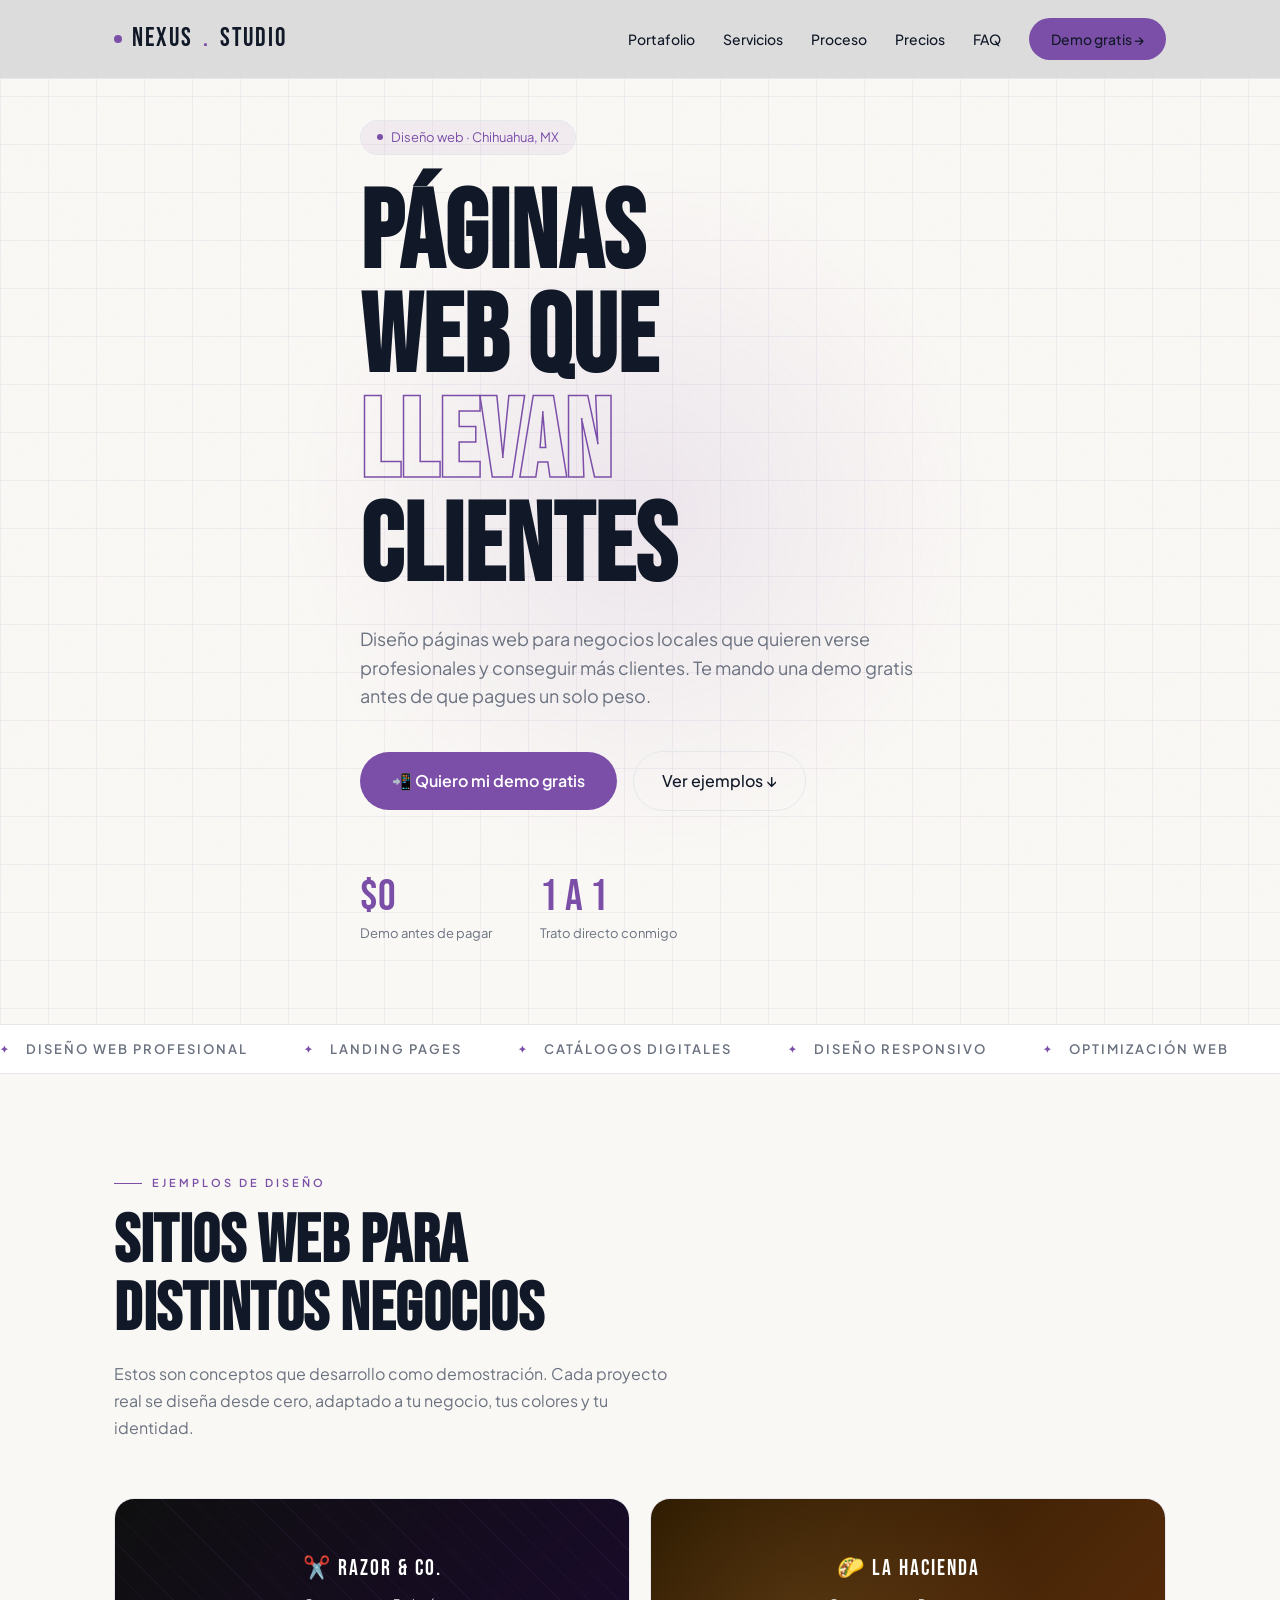
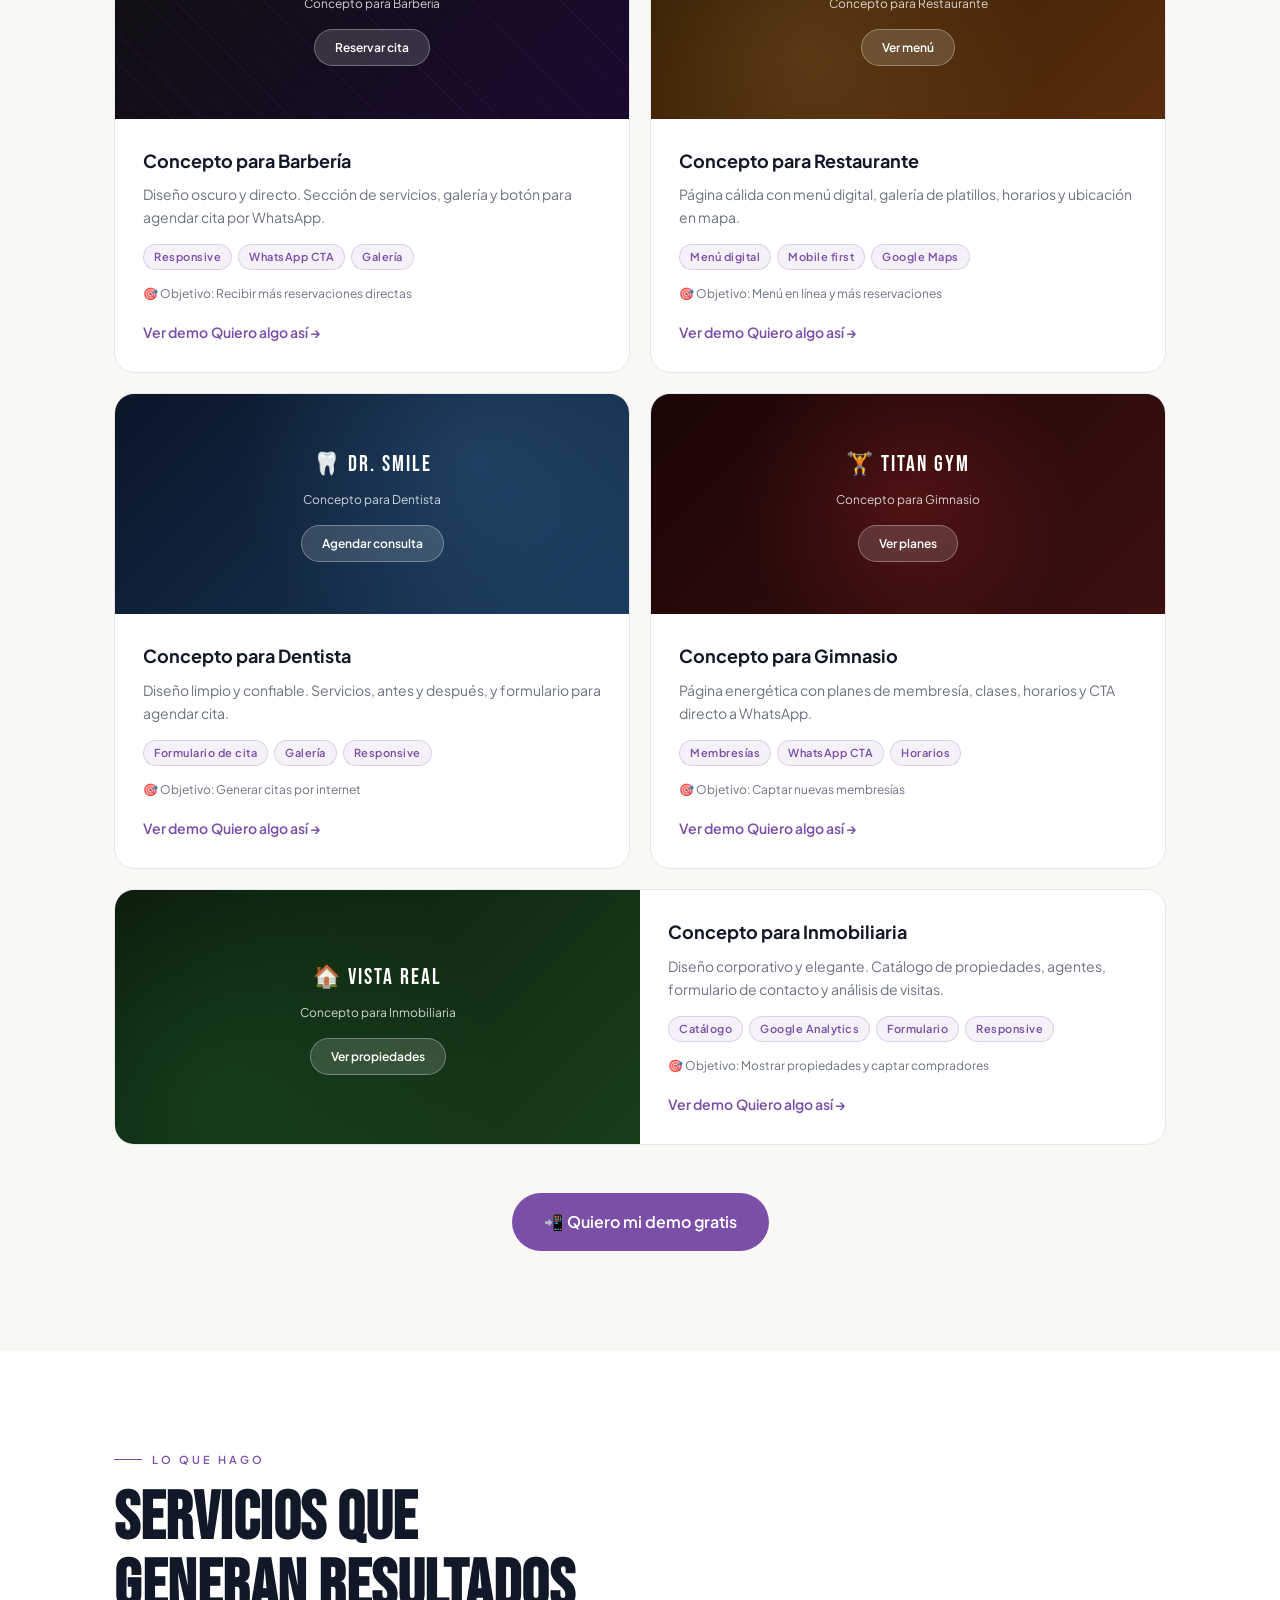
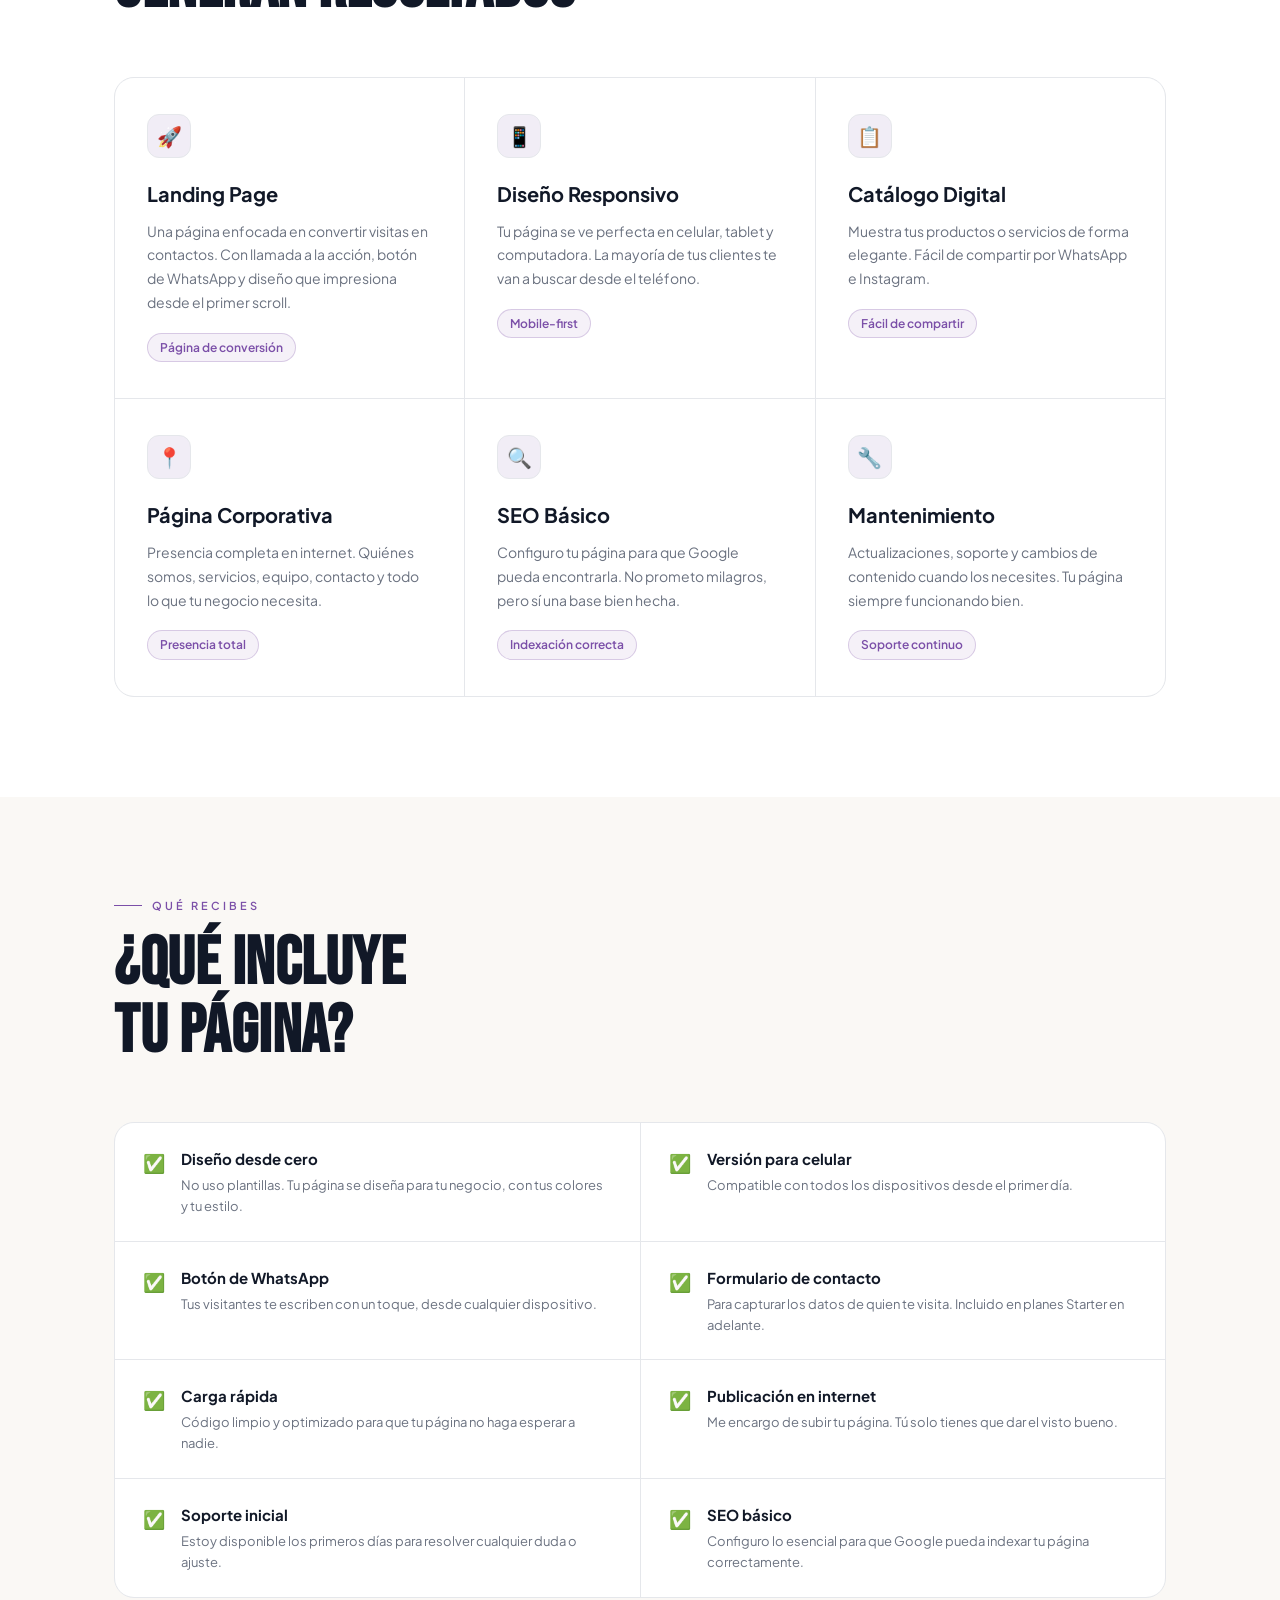
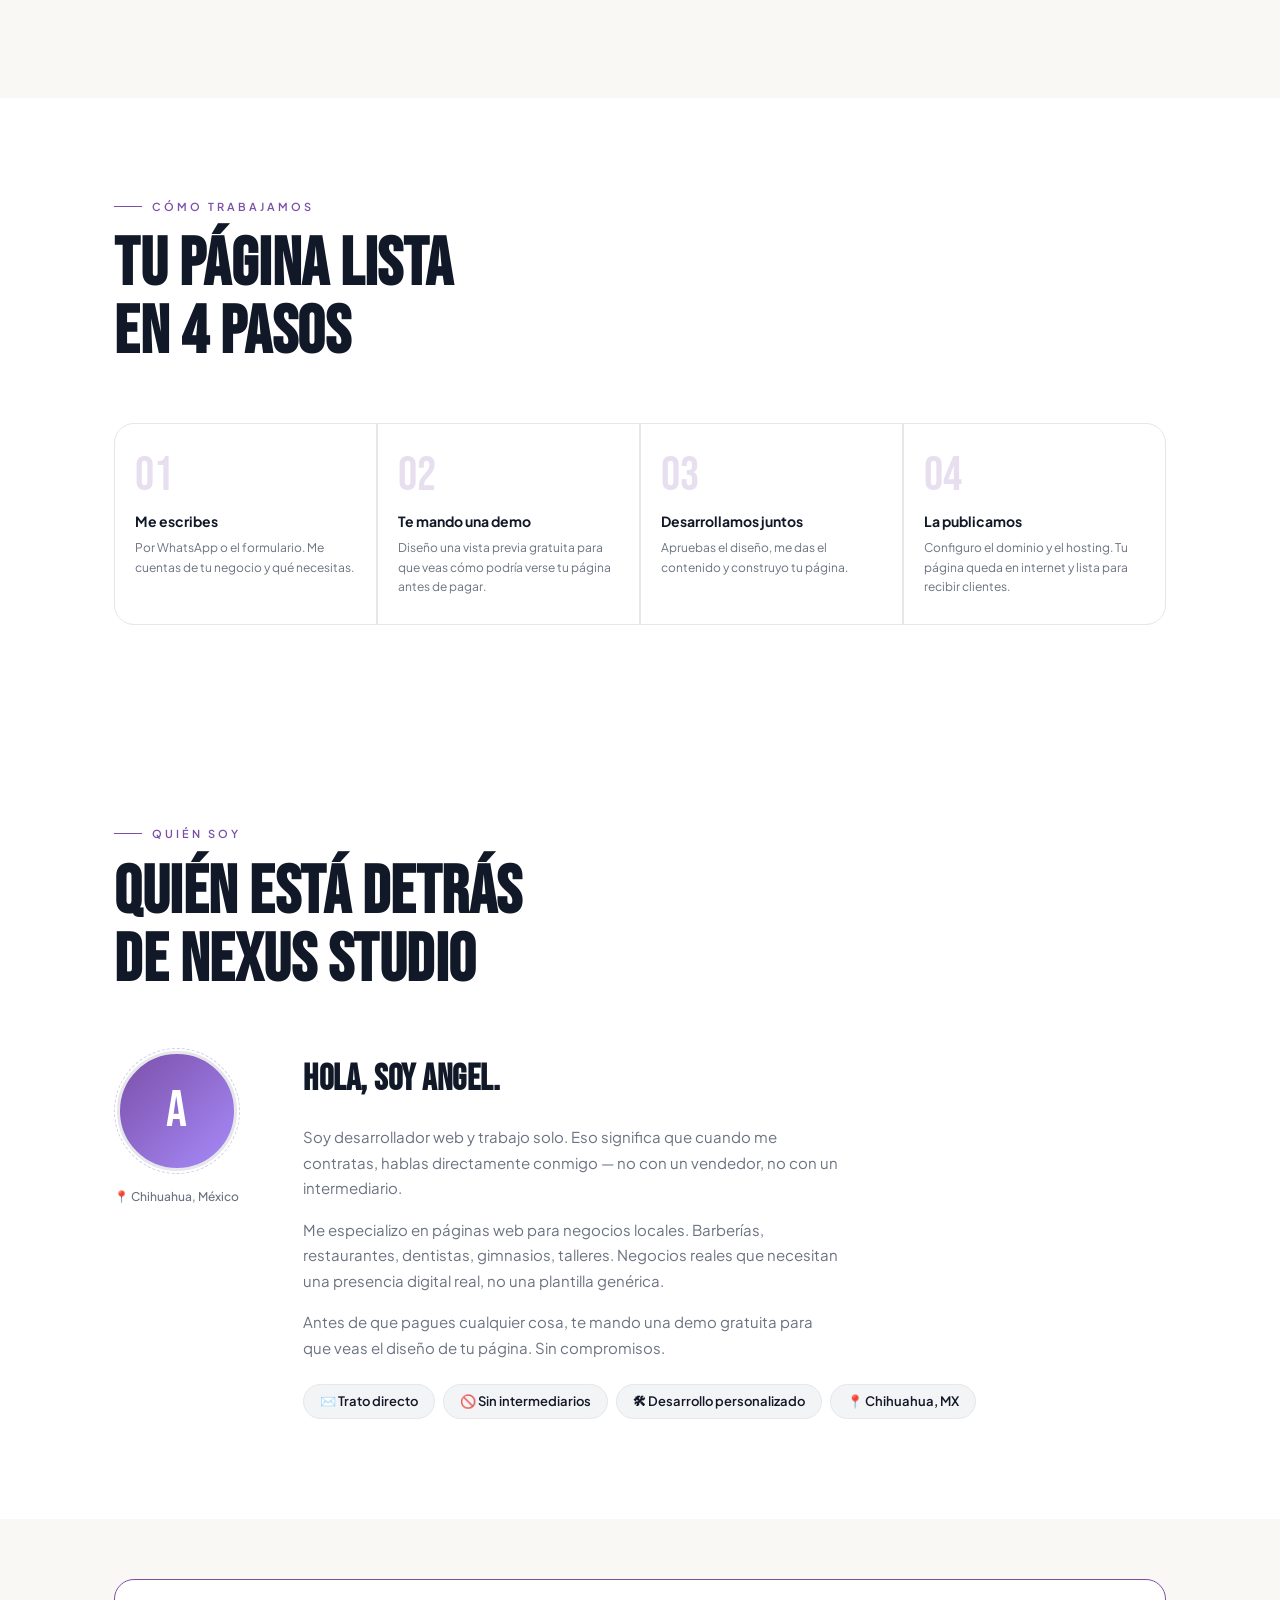
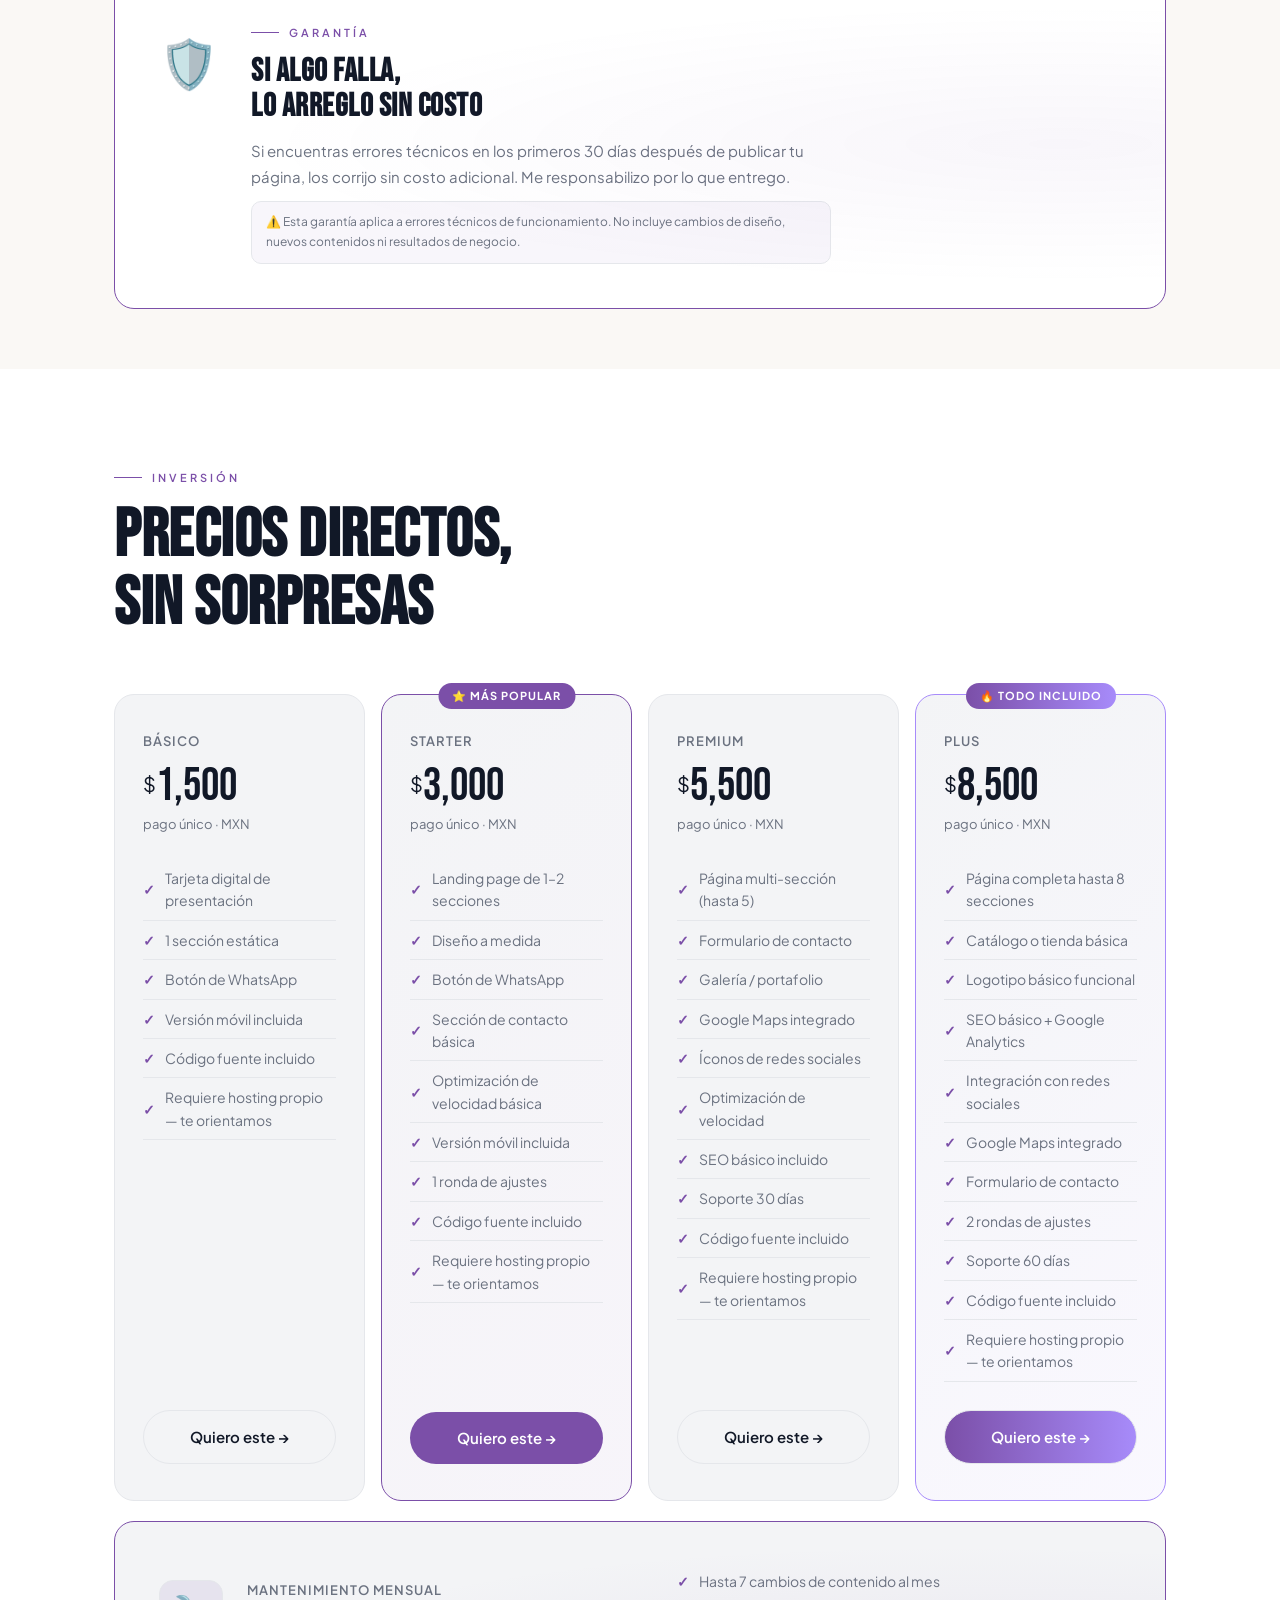
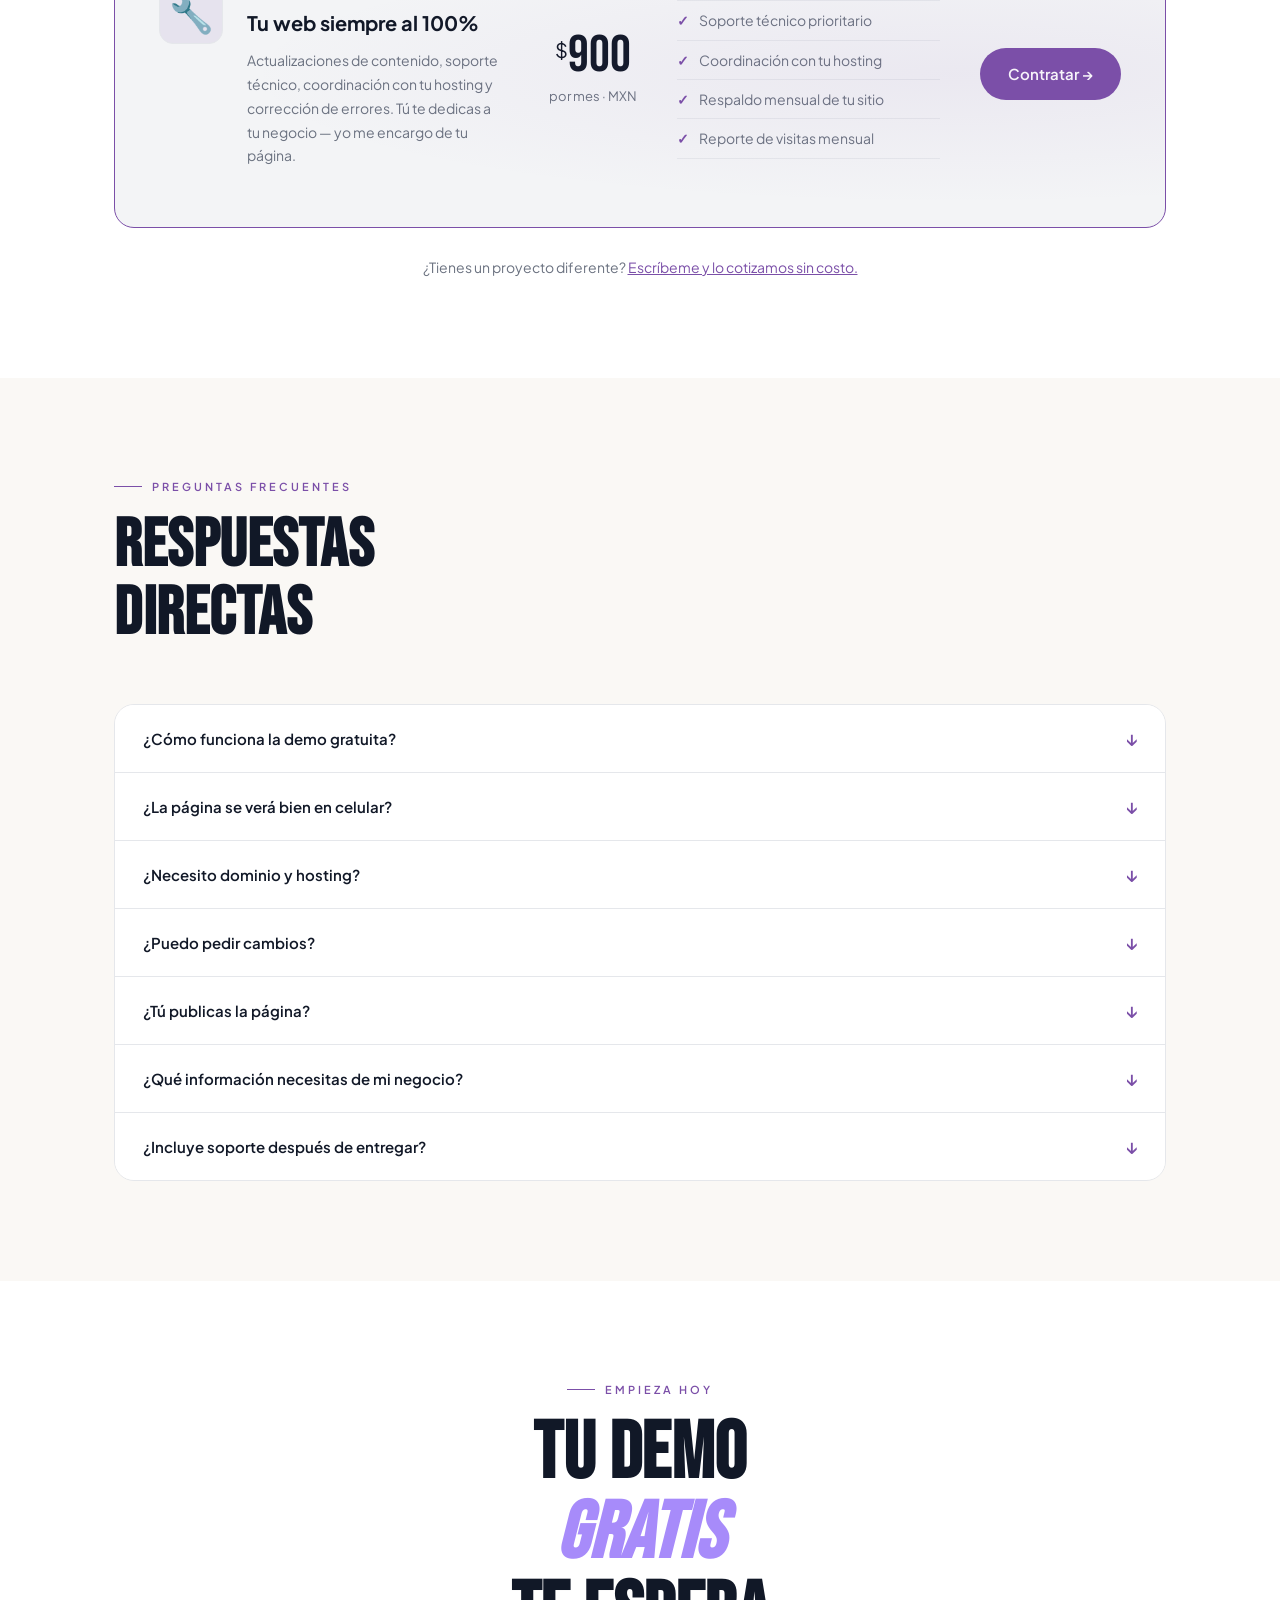
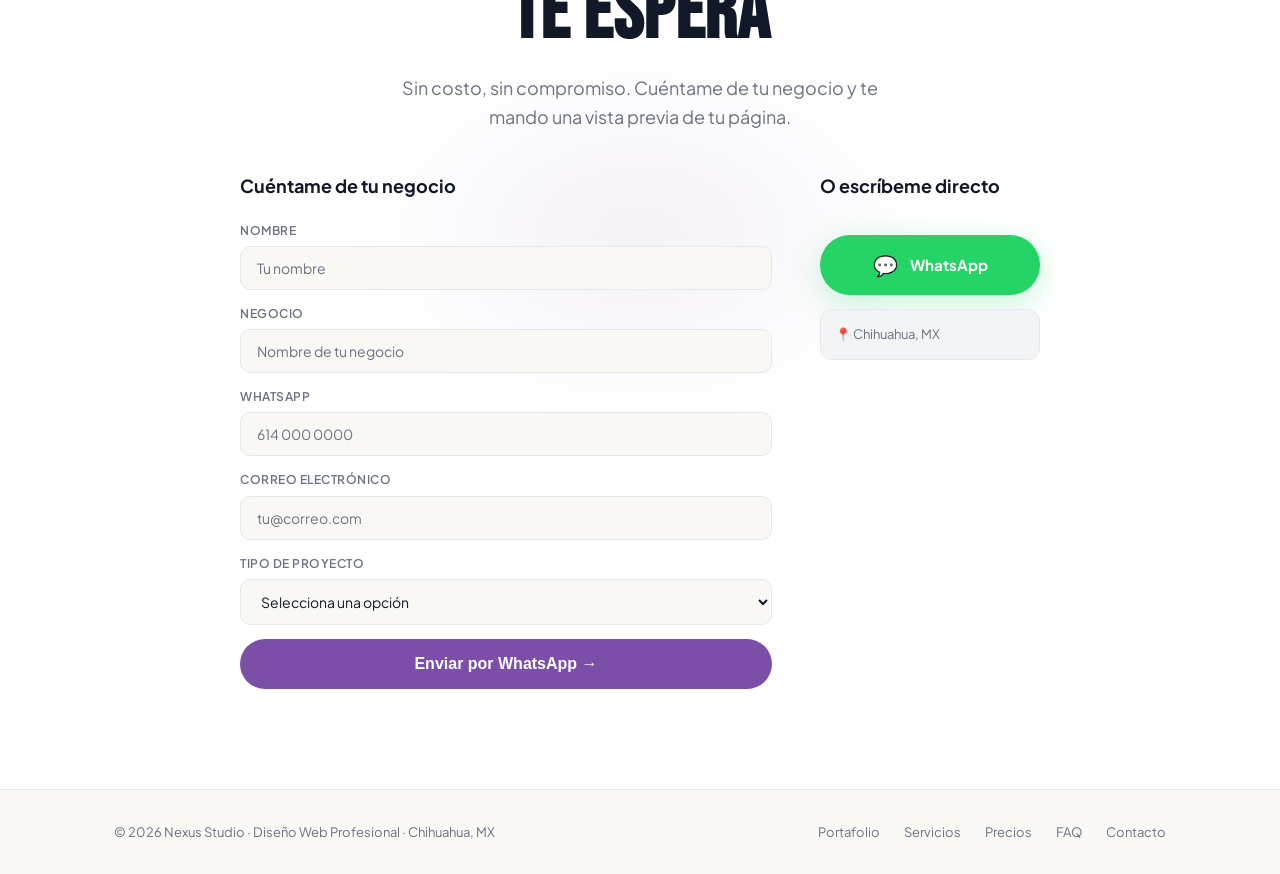
==== commit 17becdc3: "Eliminación de 'entrega 72hrs' y variables de esta" ====
--- a/index.html
+++ b/index.html
@@ -56,10 +56,6 @@
         <a href="#portafolio" class="btn-ghost">Ver ejemplos ↓</a>
       </div>
       <div class="hero-stats">
-        <div>
-          <div class="stat-num">72H</div>
-          <div class="stat-label">Entrega rápida</div>
-        </div>
         <div>
           <div class="stat-num">$0</div>
           <div class="stat-label">Demo antes de pagar</div>
@@ -222,7 +218,7 @@
         <div class="service-icon">🚀</div>
         <h3>Landing Page</h3>
         <p>Una página enfocada en convertir visitas en contactos. Con llamada a la acción, botón de WhatsApp y diseño que impresiona desde el primer scroll.</p>
-        <span class="service-tag">Entrega en 72h</span>
+        <span class="service-tag">Página de conversión</span>
       </div>
       <div class="service-card">
         <div class="service-icon">📱</div>
@@ -347,7 +343,7 @@
       <div class="step">
         <div class="step-num">03</div>
         <h4>Desarrollamos juntos</h4>
-        <p>Apruebas el diseño, me das el contenido y construyo tu página en 72 horas.</p>
+        <p>Apruebas el diseño, me das el contenido y construyo tu página.</p>
       </div>
       <div class="step">
         <div class="step-num">04</div>
@@ -424,7 +420,6 @@
           <li>1 sección estática</li>
           <li>Botón de WhatsApp</li>
           <li>Versión móvil incluida</li>
-          <li>Entrega en 48hrs</li>
           <li>Código fuente incluido</li>
           <li>Requiere hosting propio — te orientamos</li>
         </ul>
@@ -444,7 +439,6 @@
           <li>Sección de contacto básica</li>
           <li>Optimización de velocidad básica</li>
           <li>Versión móvil incluida</li>
-          <li>Entrega en 72hrs</li>
           <li>1 ronda de ajustes</li>
           <li>Código fuente incluido</li>
           <li>Requiere hosting propio — te orientamos</li>
@@ -547,15 +541,7 @@
         </div>
       </div>
 
-      <div class="faq-item">
-        <button class="faq-question" aria-expanded="false">
-          ¿Cuánto tarda la entrega?
-          <span class="faq-arrow">↓</span>
-        </button>
-        <div class="faq-answer">
-          <p>El plan Básico se entrega en 48 horas. Los demás planes tienen entrega estimada de 72 horas a partir de que apruebas el diseño y me mandas el contenido (textos, imágenes, información de tu negocio).</p>
-        </div>
-      </div>
+
 
       <div class="faq-item">
         <button class="faq-question" aria-expanded="false">
--- a/style-NEXUS-STUDIO.css
+++ b/style-NEXUS-STUDIO.css
@@ -749,6 +749,8 @@
   padding: 36px 28px;
   position: relative;
   transition: transform 0.2s, border-color 0.2s;
+  display: flex;
+  flex-direction: column;
 }
 .price-card:hover { transform: translateY(-4px); }
 .price-card.featured {
@@ -772,7 +774,7 @@
 }
 .price-amount sup { font-family: 'Plus Jakarta Sans', sans-serif; font-size: 20px; vertical-align: top; margin-top: 10px; display: inline-block; }
 .price-period { font-size: 13px; color: var(--muted); margin-bottom: 24px; }
-.price-features { list-style: none; padding: 0; margin-bottom: 28px; }
+.price-features { list-style: none; padding: 0; margin-bottom: 28px; flex: 1; }
 .price-features li {
   font-size: 14px; color: var(--muted);
   padding: 8px 0;
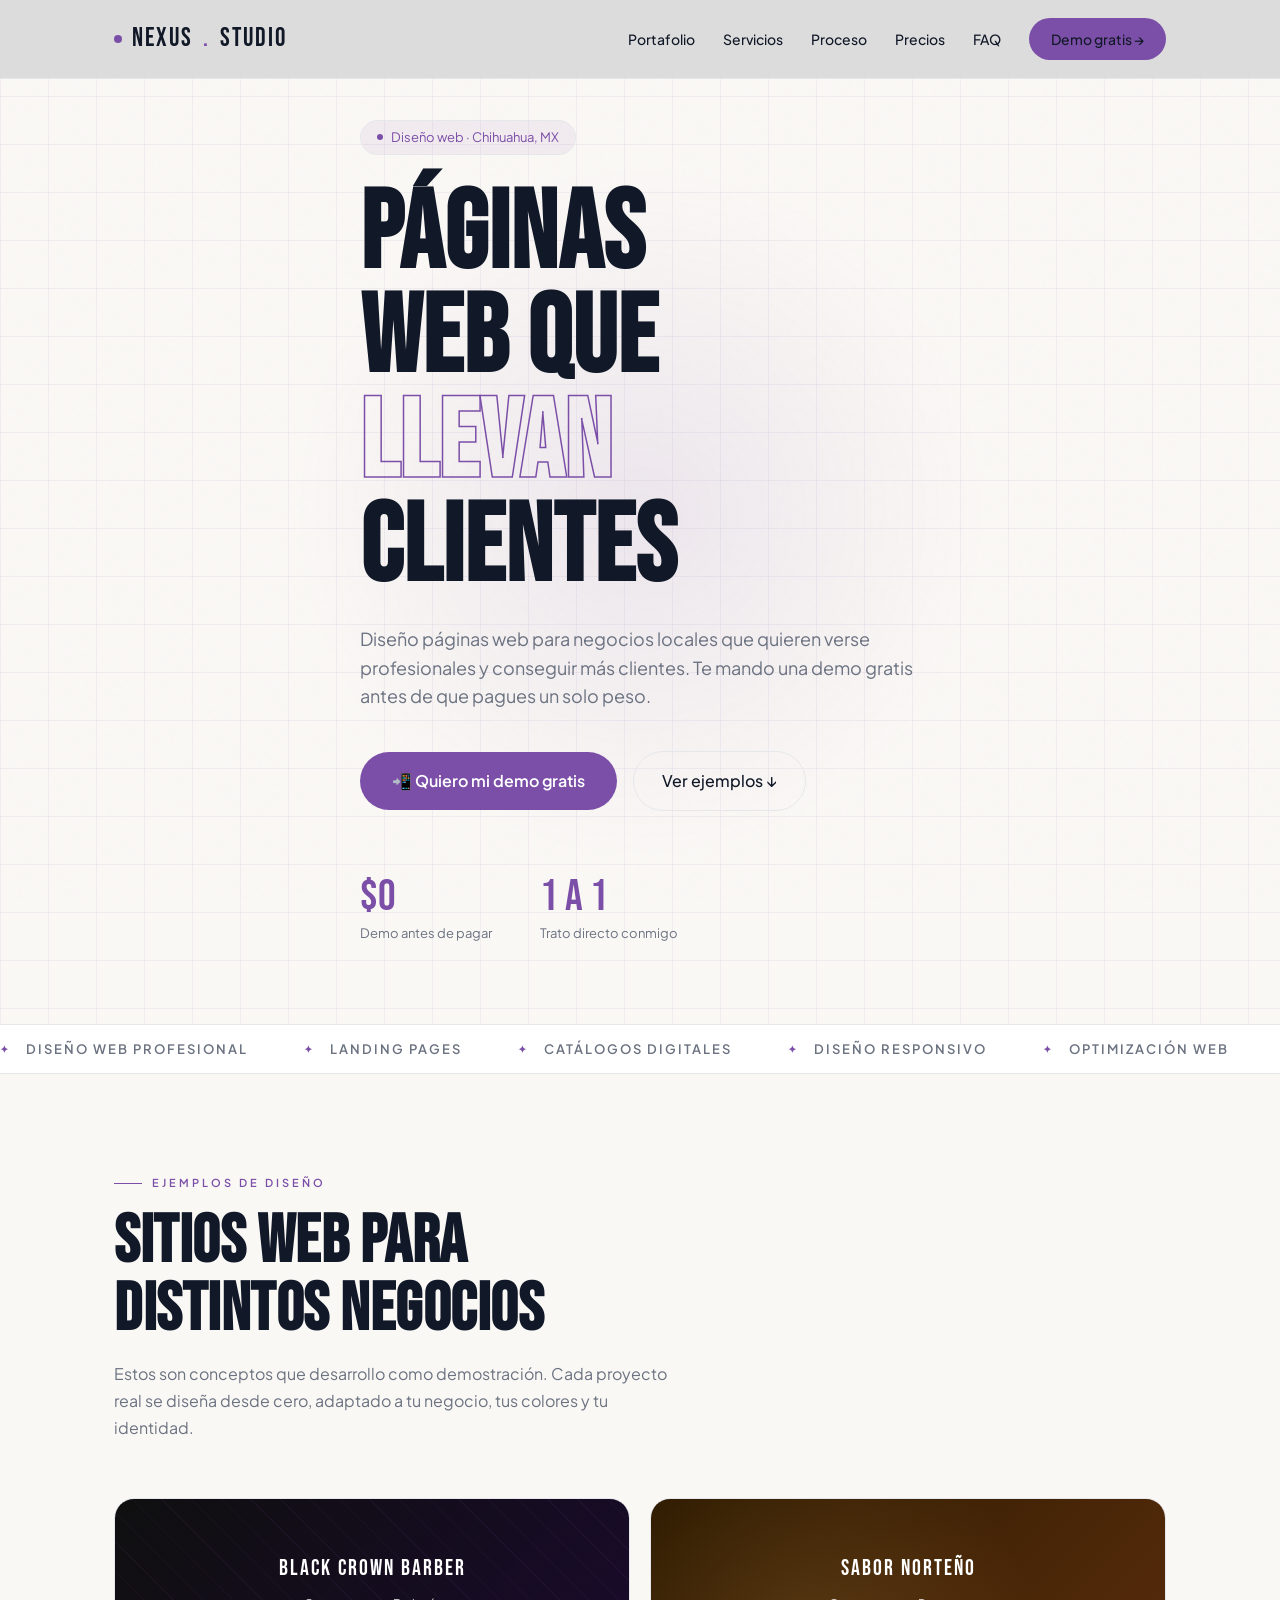
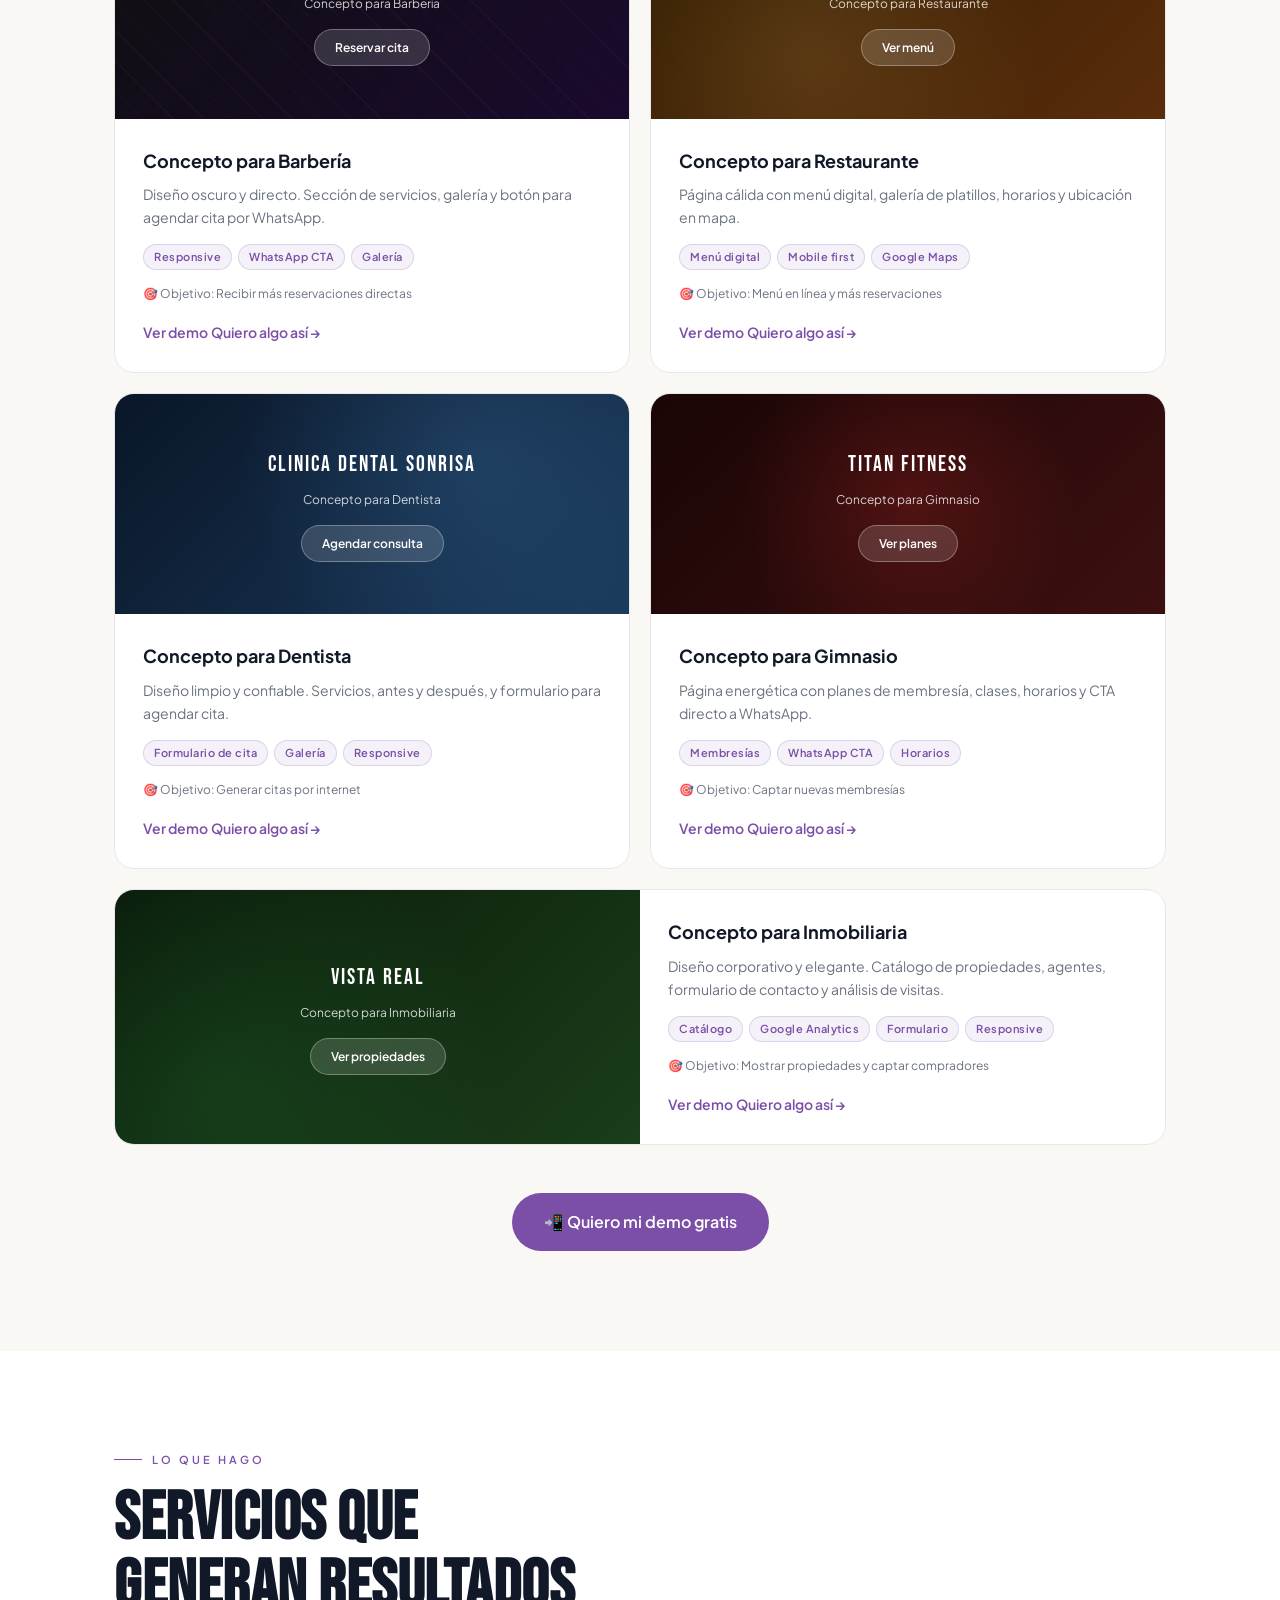
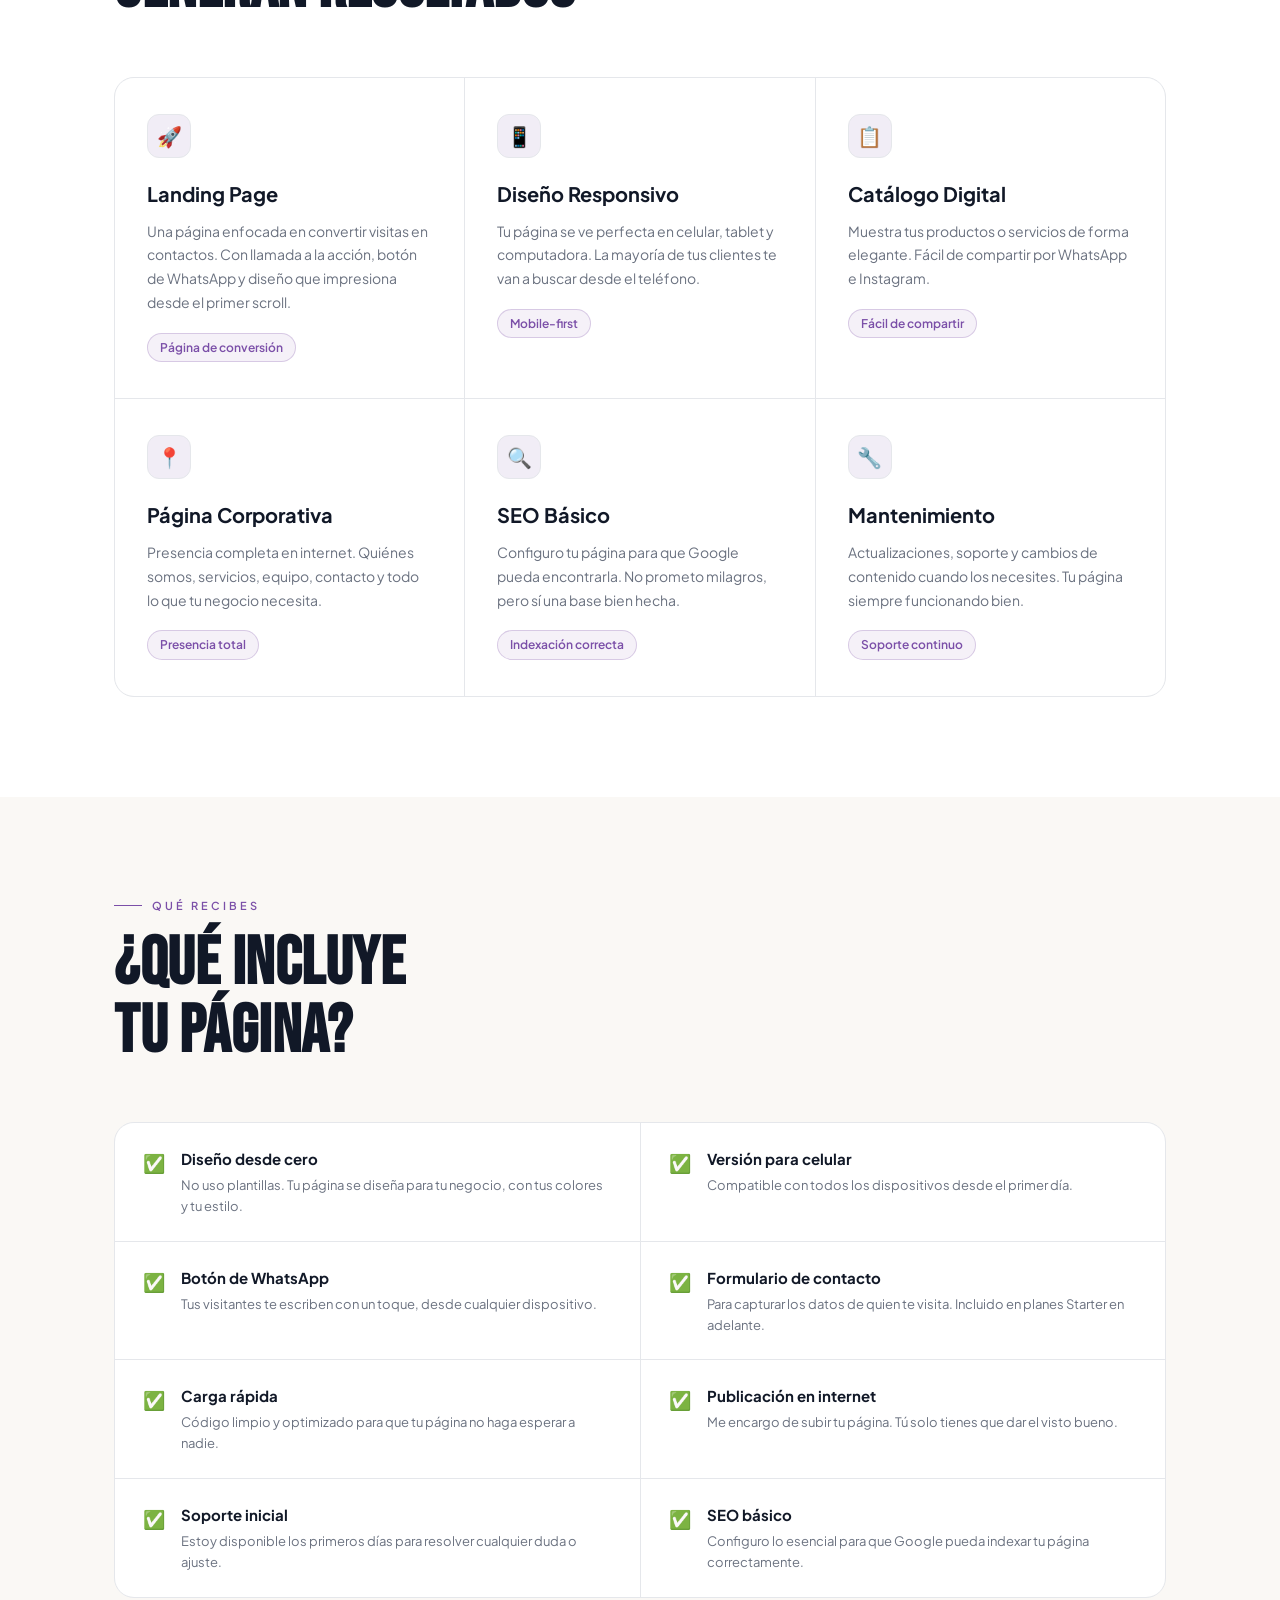
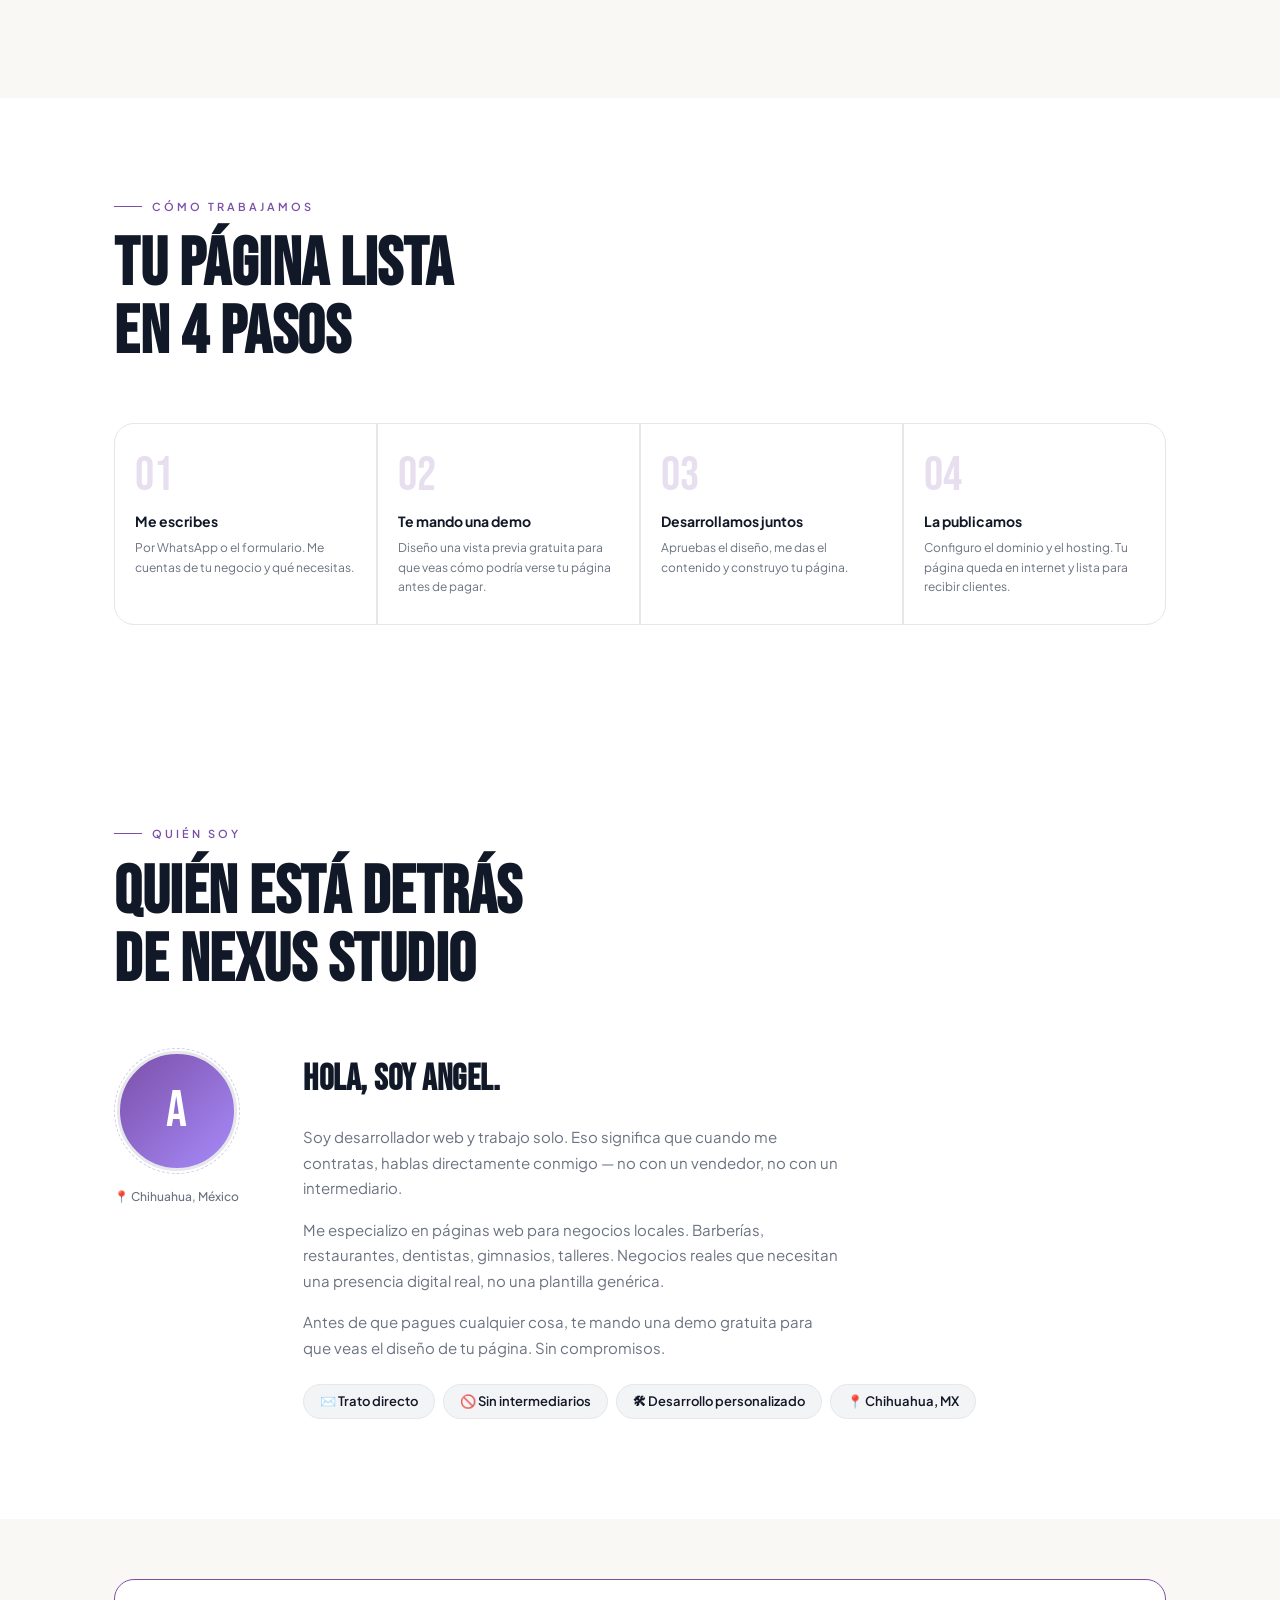
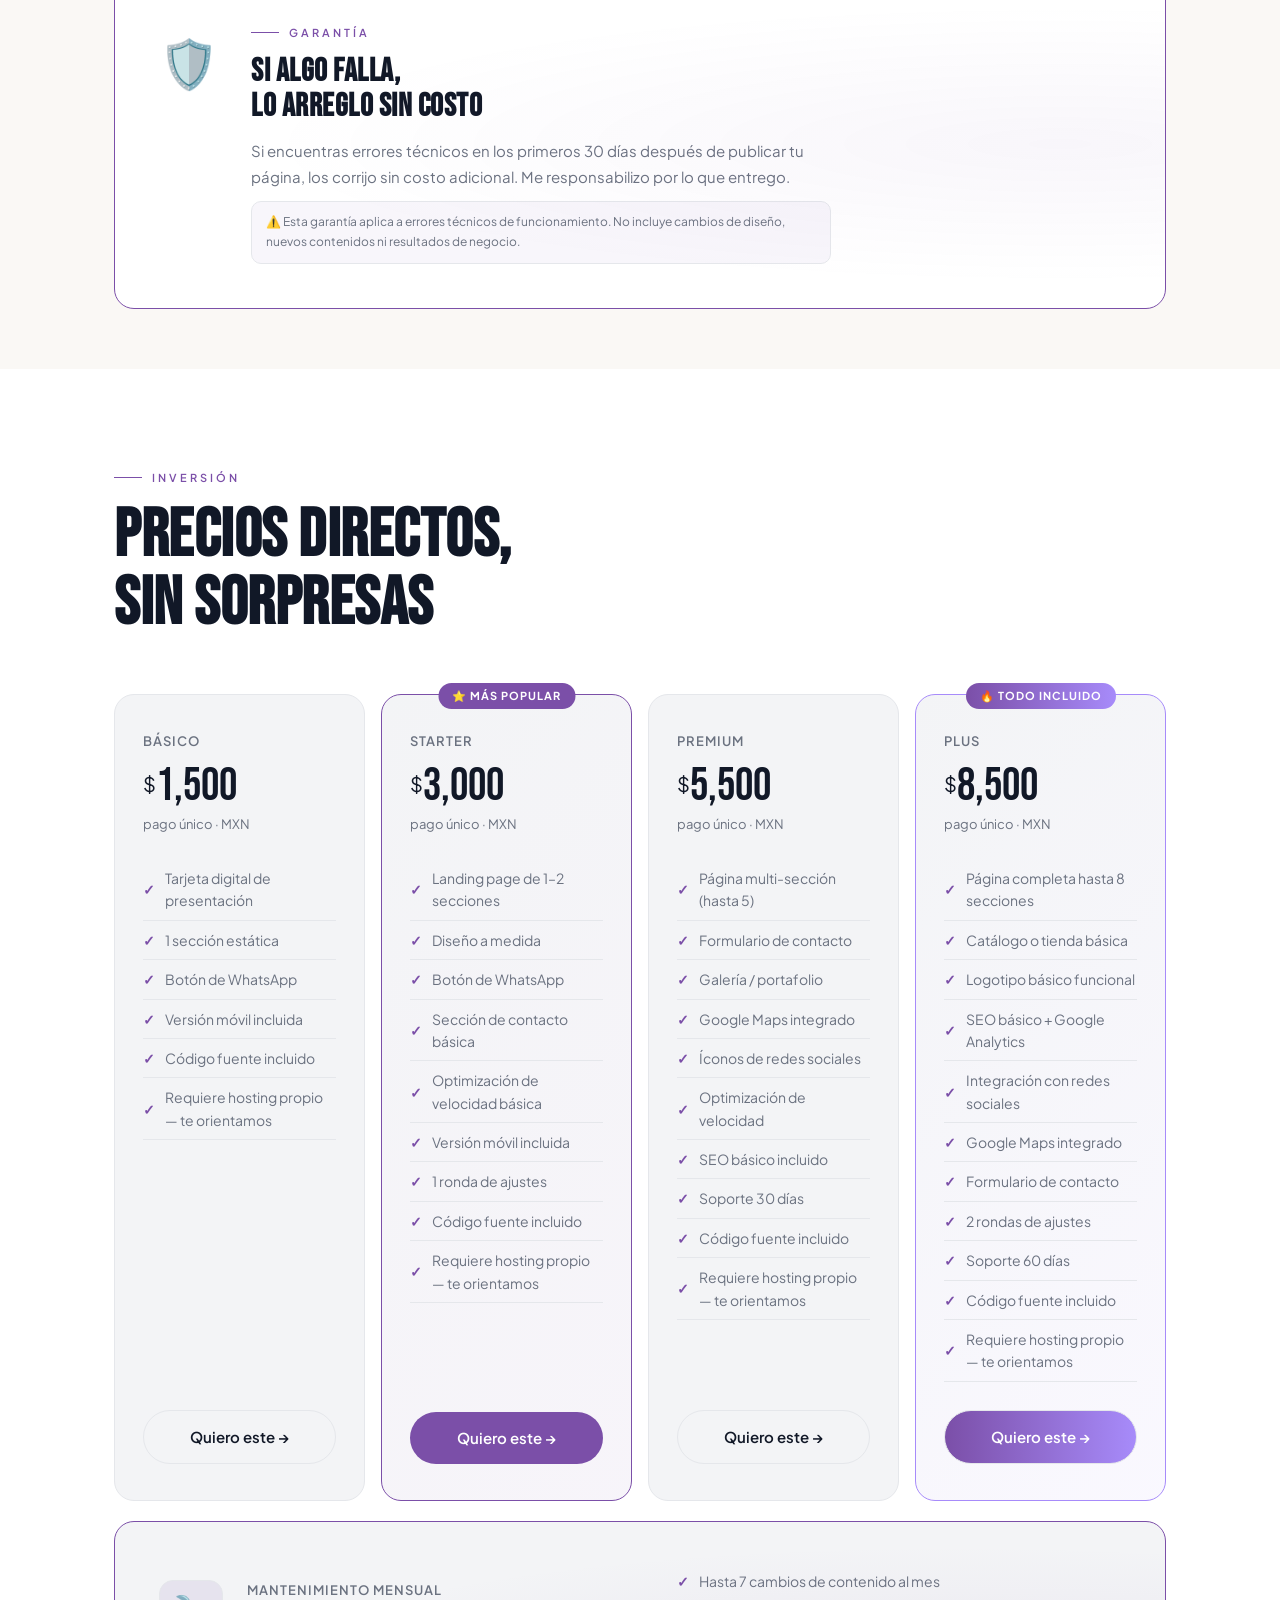
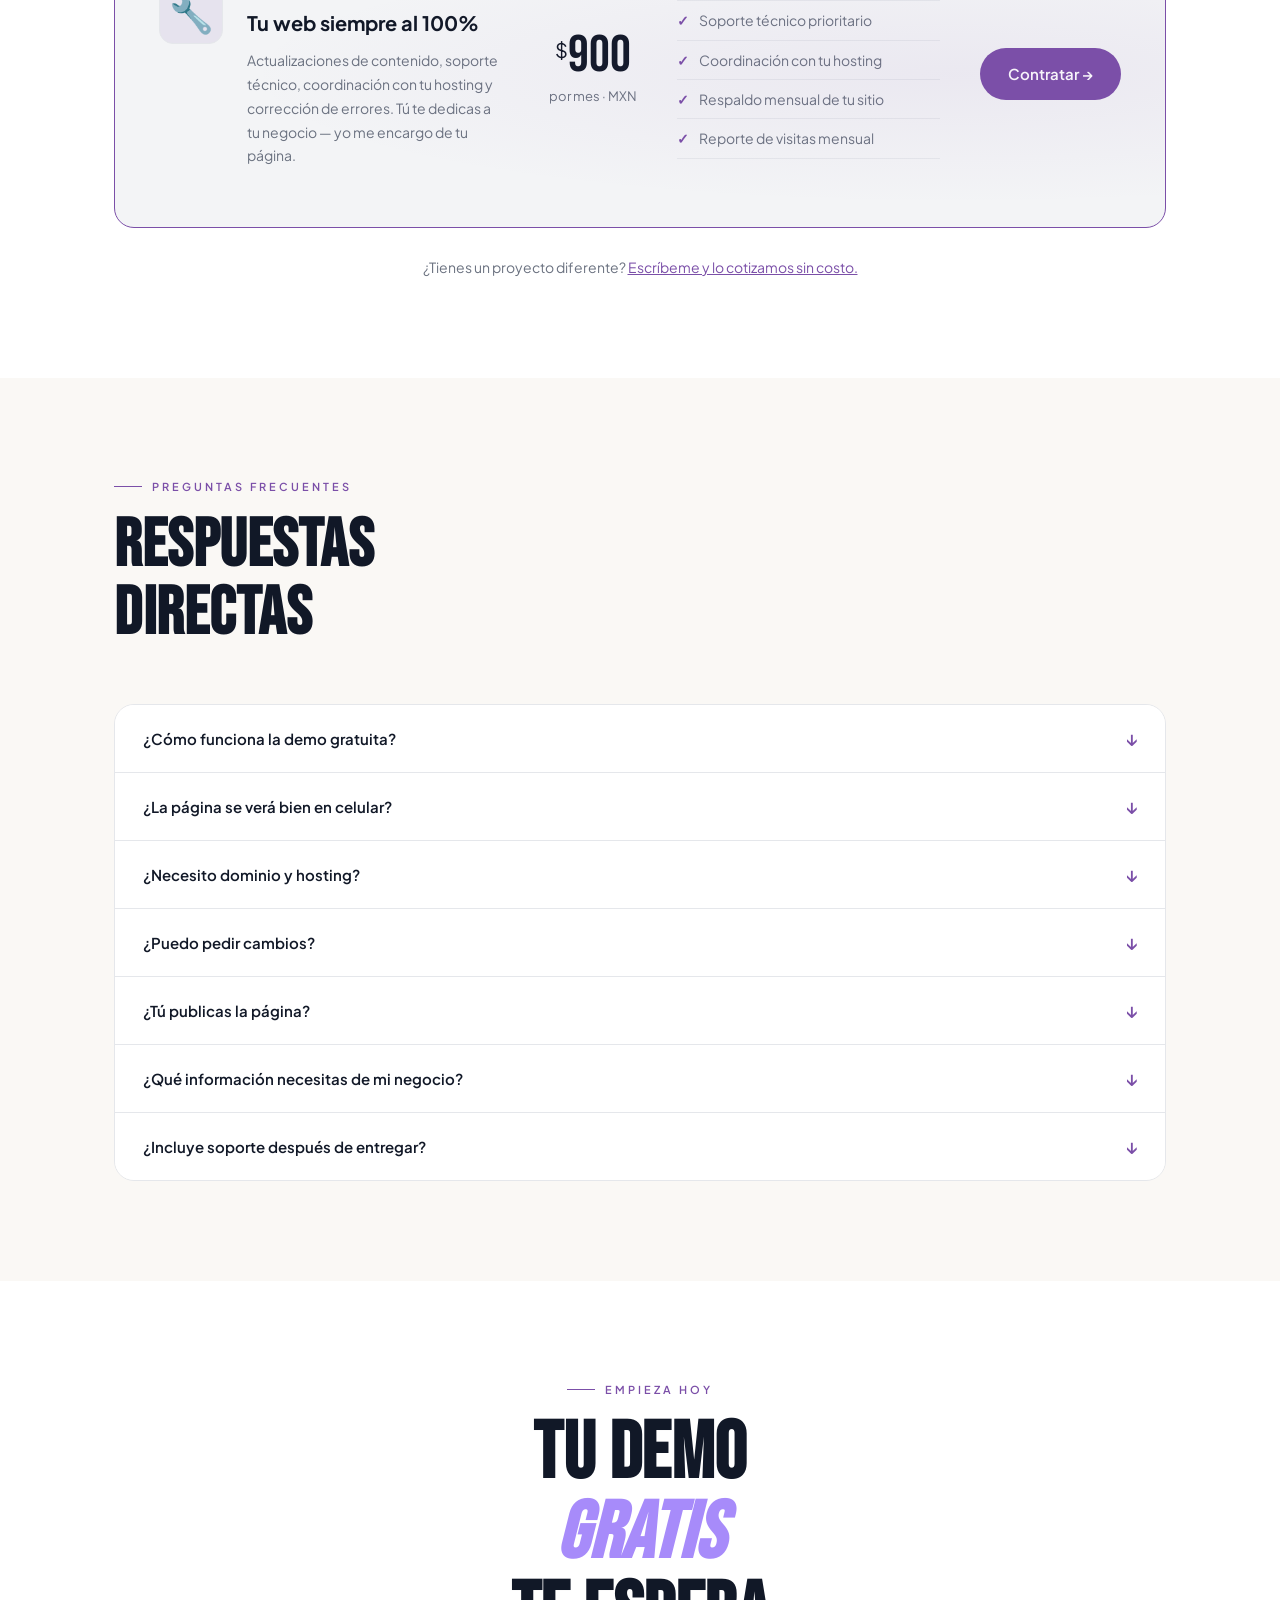
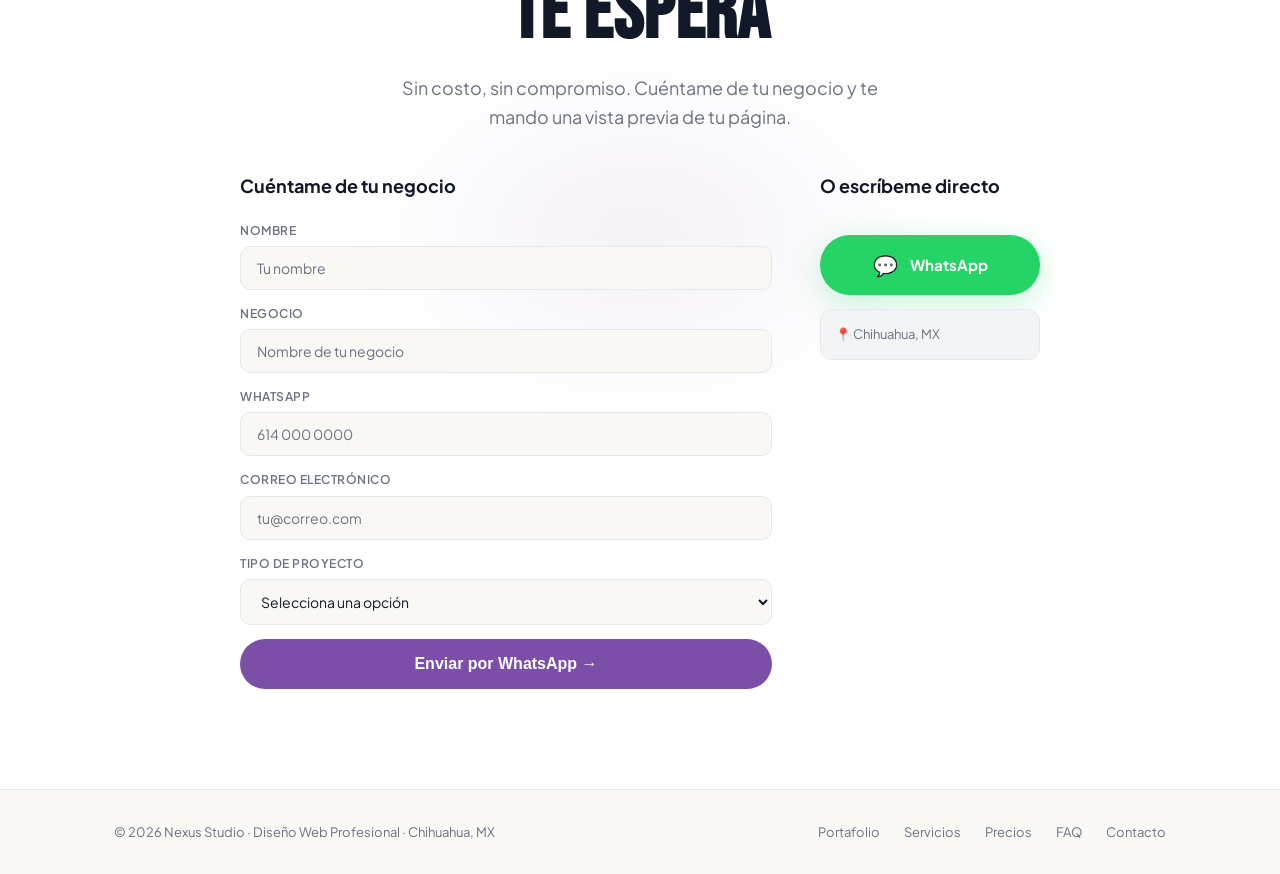
==== commit 013363c7: "Renombre a las demos" ====
--- a/index.html
+++ b/index.html
@@ -100,7 +100,7 @@
       <div class="portfolio-card">
         <div class="portfolio-preview barberia">
           <div class="preview-content">
-            <div class="preview-logo">✂️ RAZOR & CO.</div>
+            <div class="preview-logo">Black Crown Barber</div>
             <div class="preview-tagline">Concepto para Barbería</div>
             <div class="preview-btn">Reservar cita</div>
           </div>
@@ -120,7 +120,7 @@
       <div class="portfolio-card">
         <div class="portfolio-preview restaurante">
           <div class="preview-content">
-            <div class="preview-logo">🌮 LA HACIENDA</div>
+            <div class="preview-logo">Sabor Norteño</div>
             <div class="preview-tagline">Concepto para Restaurante</div>
             <div class="preview-btn">Ver menú</div>
           </div>
@@ -140,7 +140,7 @@
       <div class="portfolio-card">
         <div class="portfolio-preview dentista">
           <div class="preview-content">
-            <div class="preview-logo">🦷 DR. SMILE</div>
+            <div class="preview-logo">Clinica Dental Sonrisa</div>
             <div class="preview-tagline">Concepto para Dentista</div>
             <div class="preview-btn">Agendar consulta</div>
           </div>
@@ -160,7 +160,7 @@
       <div class="portfolio-card">
         <div class="portfolio-preview gimnasio">
           <div class="preview-content">
-            <div class="preview-logo">🏋️ TITAN GYM</div>
+            <div class="preview-logo">Titan Fitness</div>
             <div class="preview-tagline">Concepto para Gimnasio</div>
             <div class="preview-btn">Ver planes</div>
           </div>
@@ -180,7 +180,7 @@
       <div class="portfolio-card portfolio-card--wide">
         <div class="portfolio-preview inmobiliaria">
           <div class="preview-content">
-            <div class="preview-logo">🏠 VISTA REAL</div>
+            <div class="preview-logo">Vista Real</div>
             <div class="preview-tagline">Concepto para Inmobiliaria</div>
             <div class="preview-btn">Ver propiedades</div>
           </div>
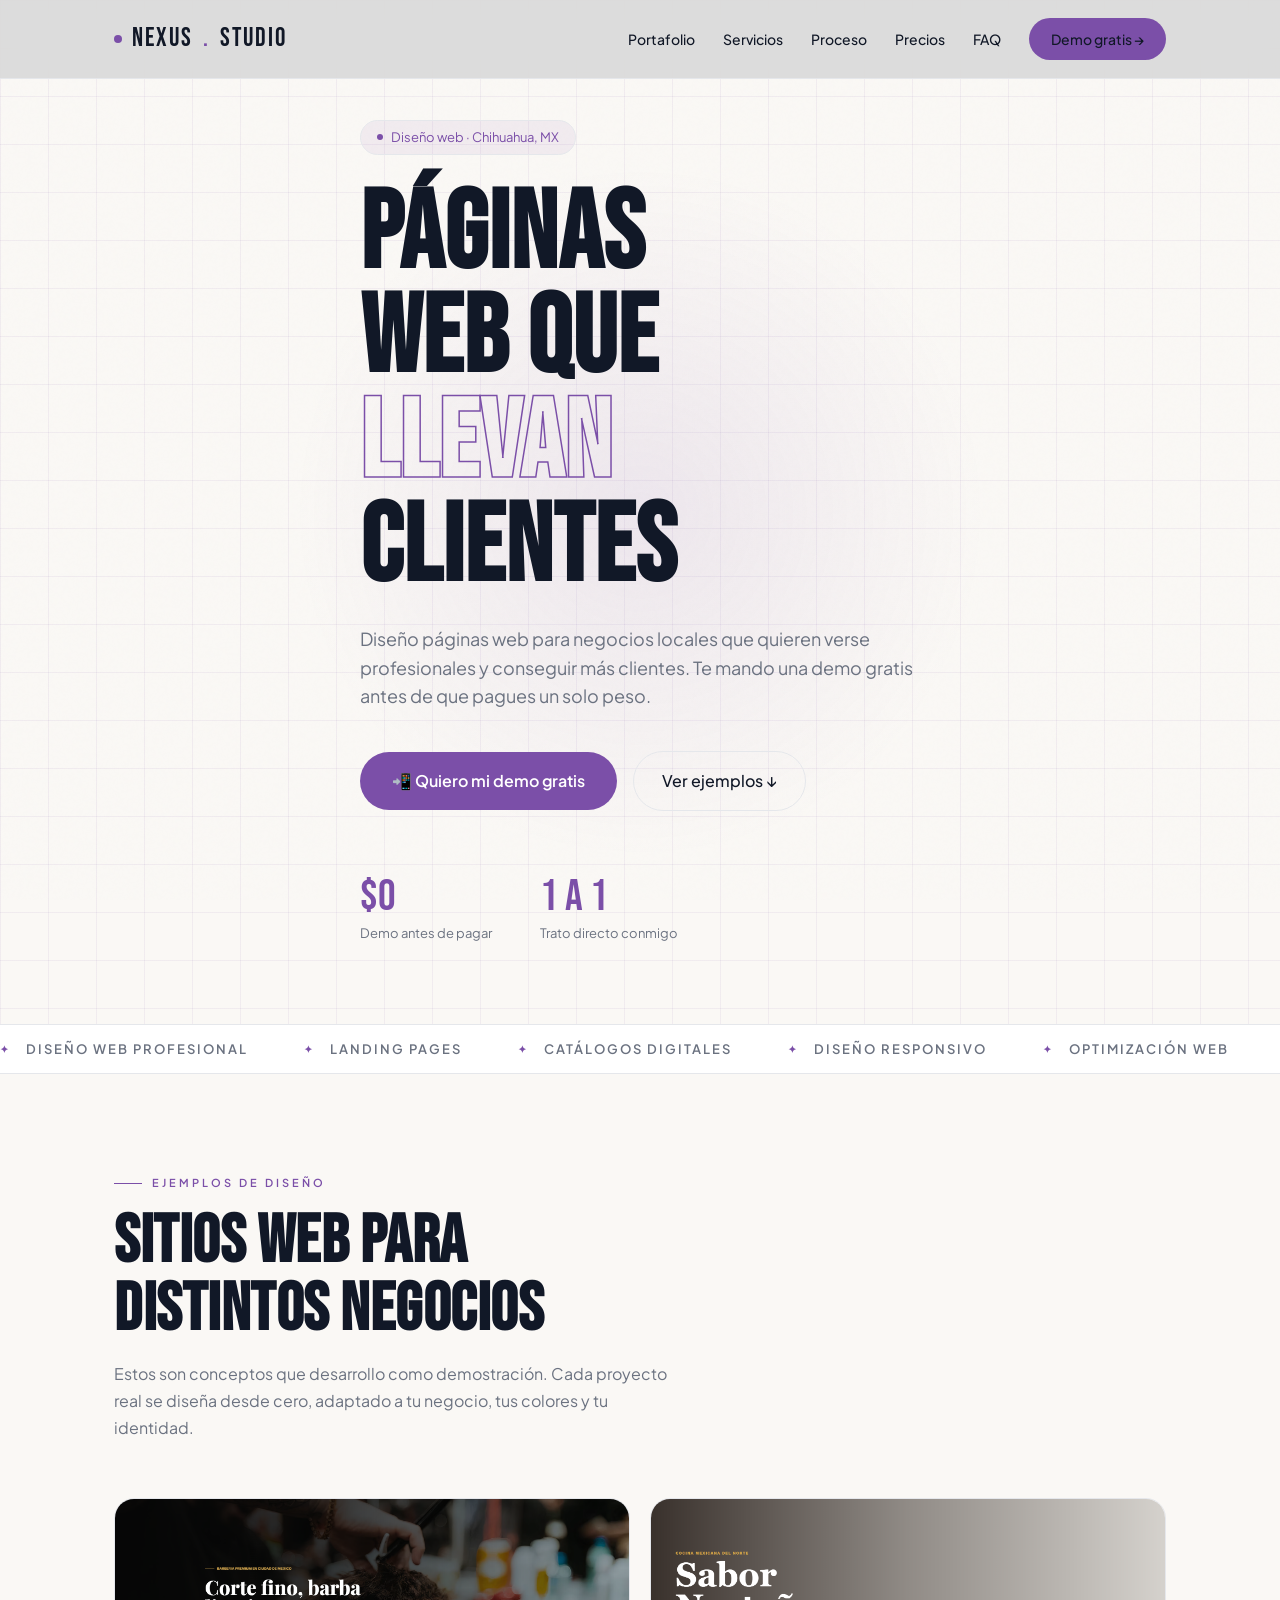
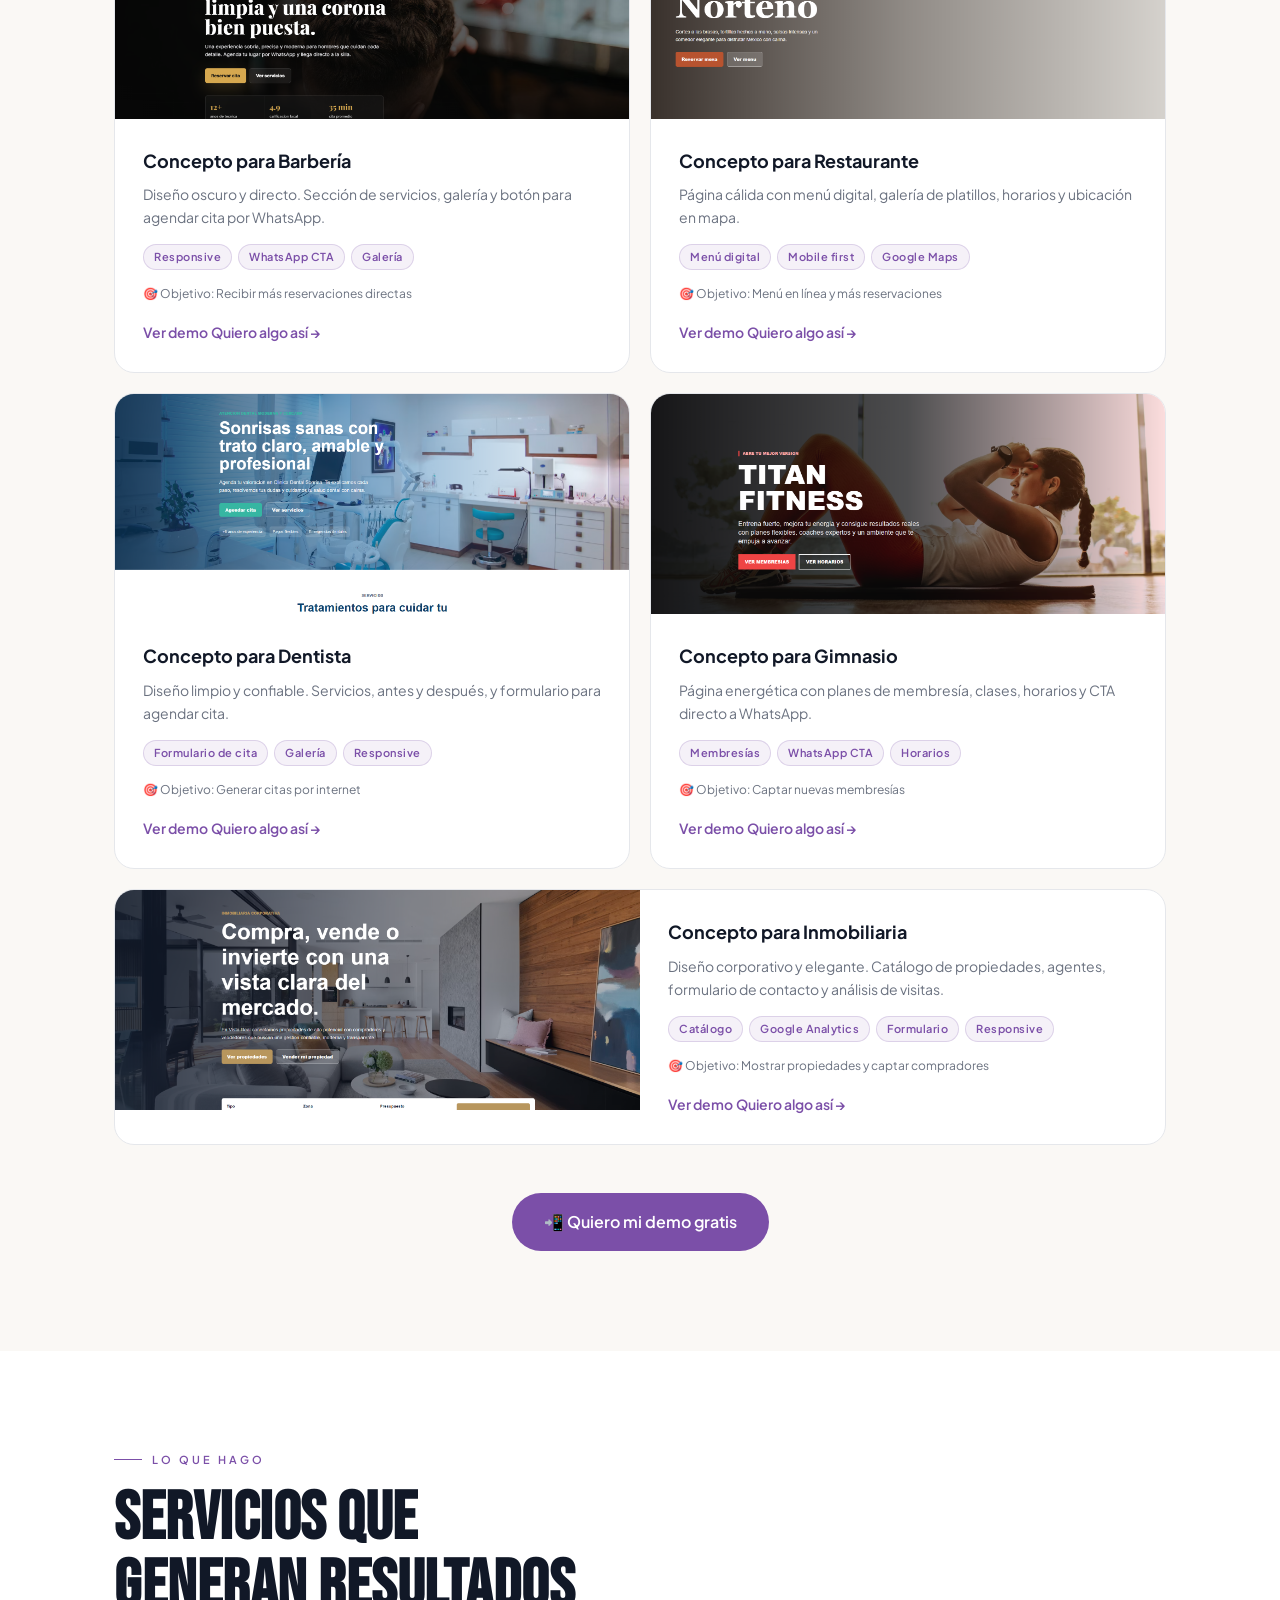
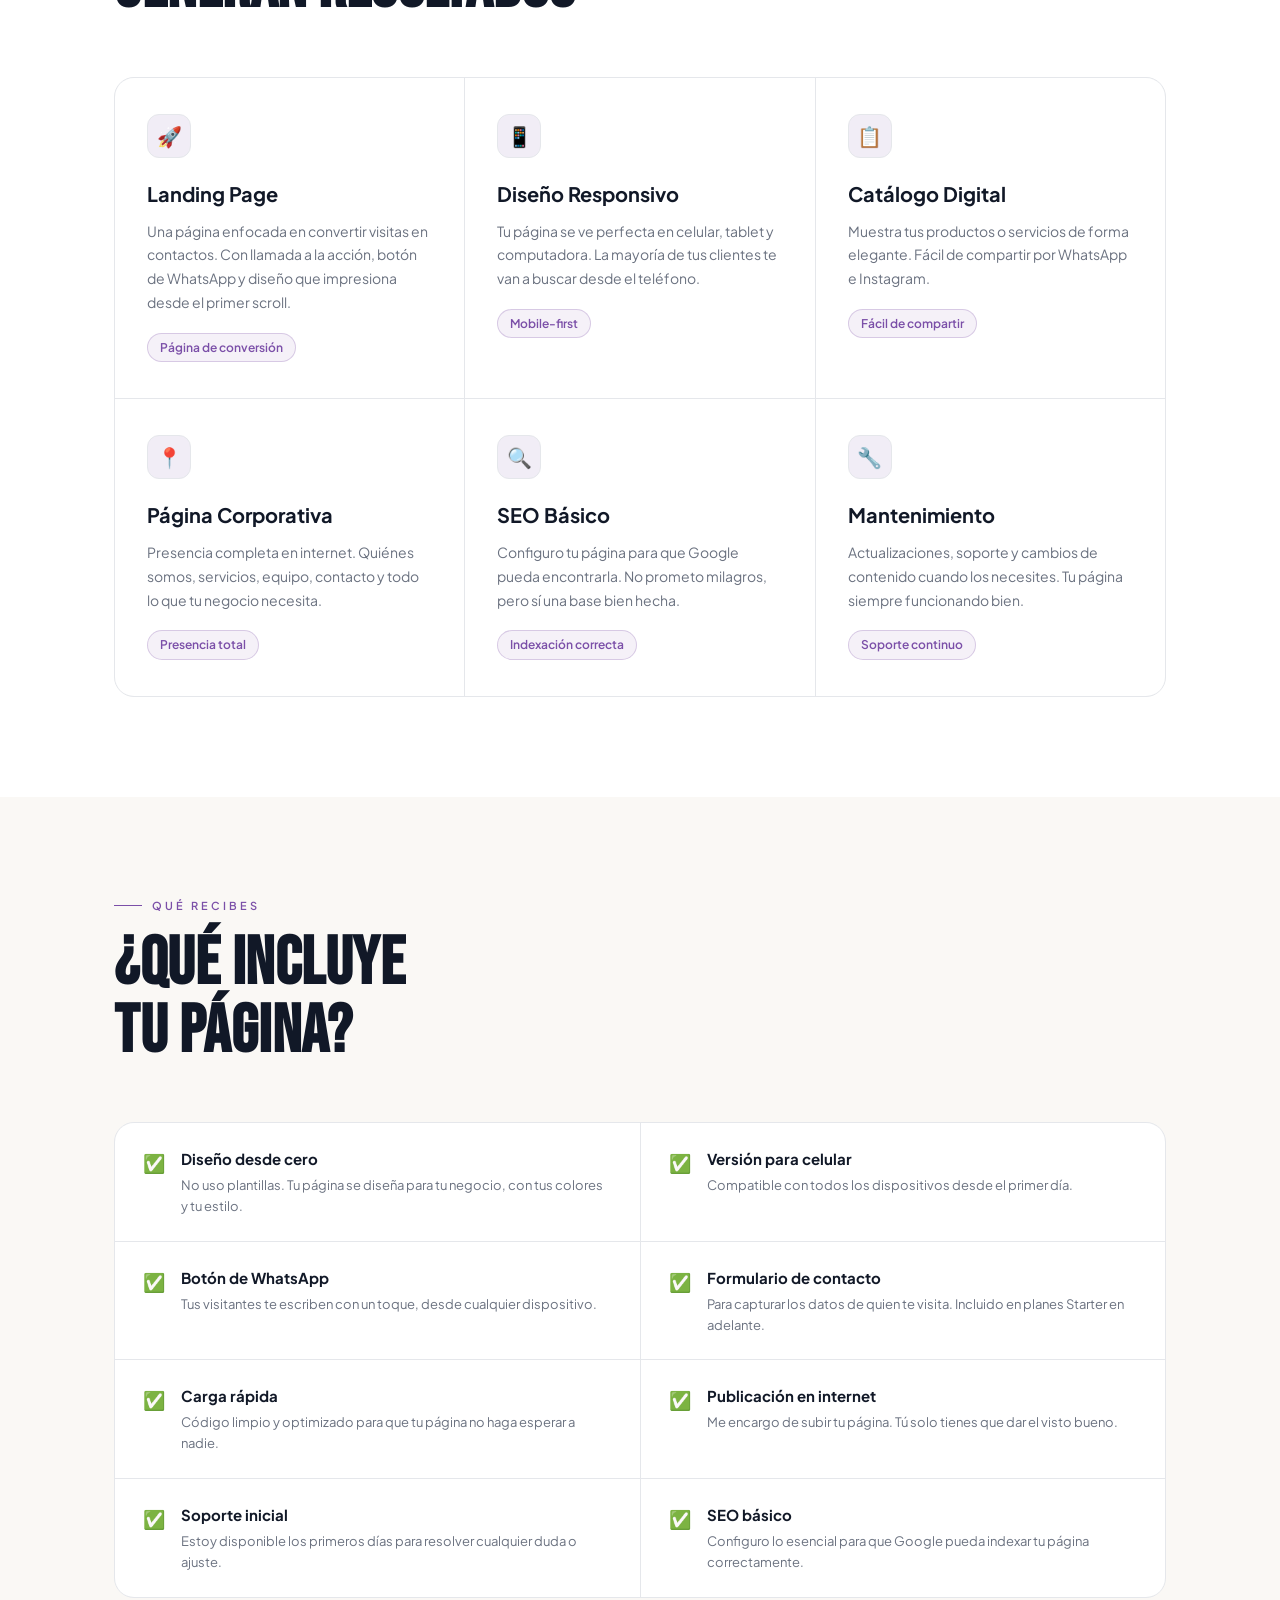
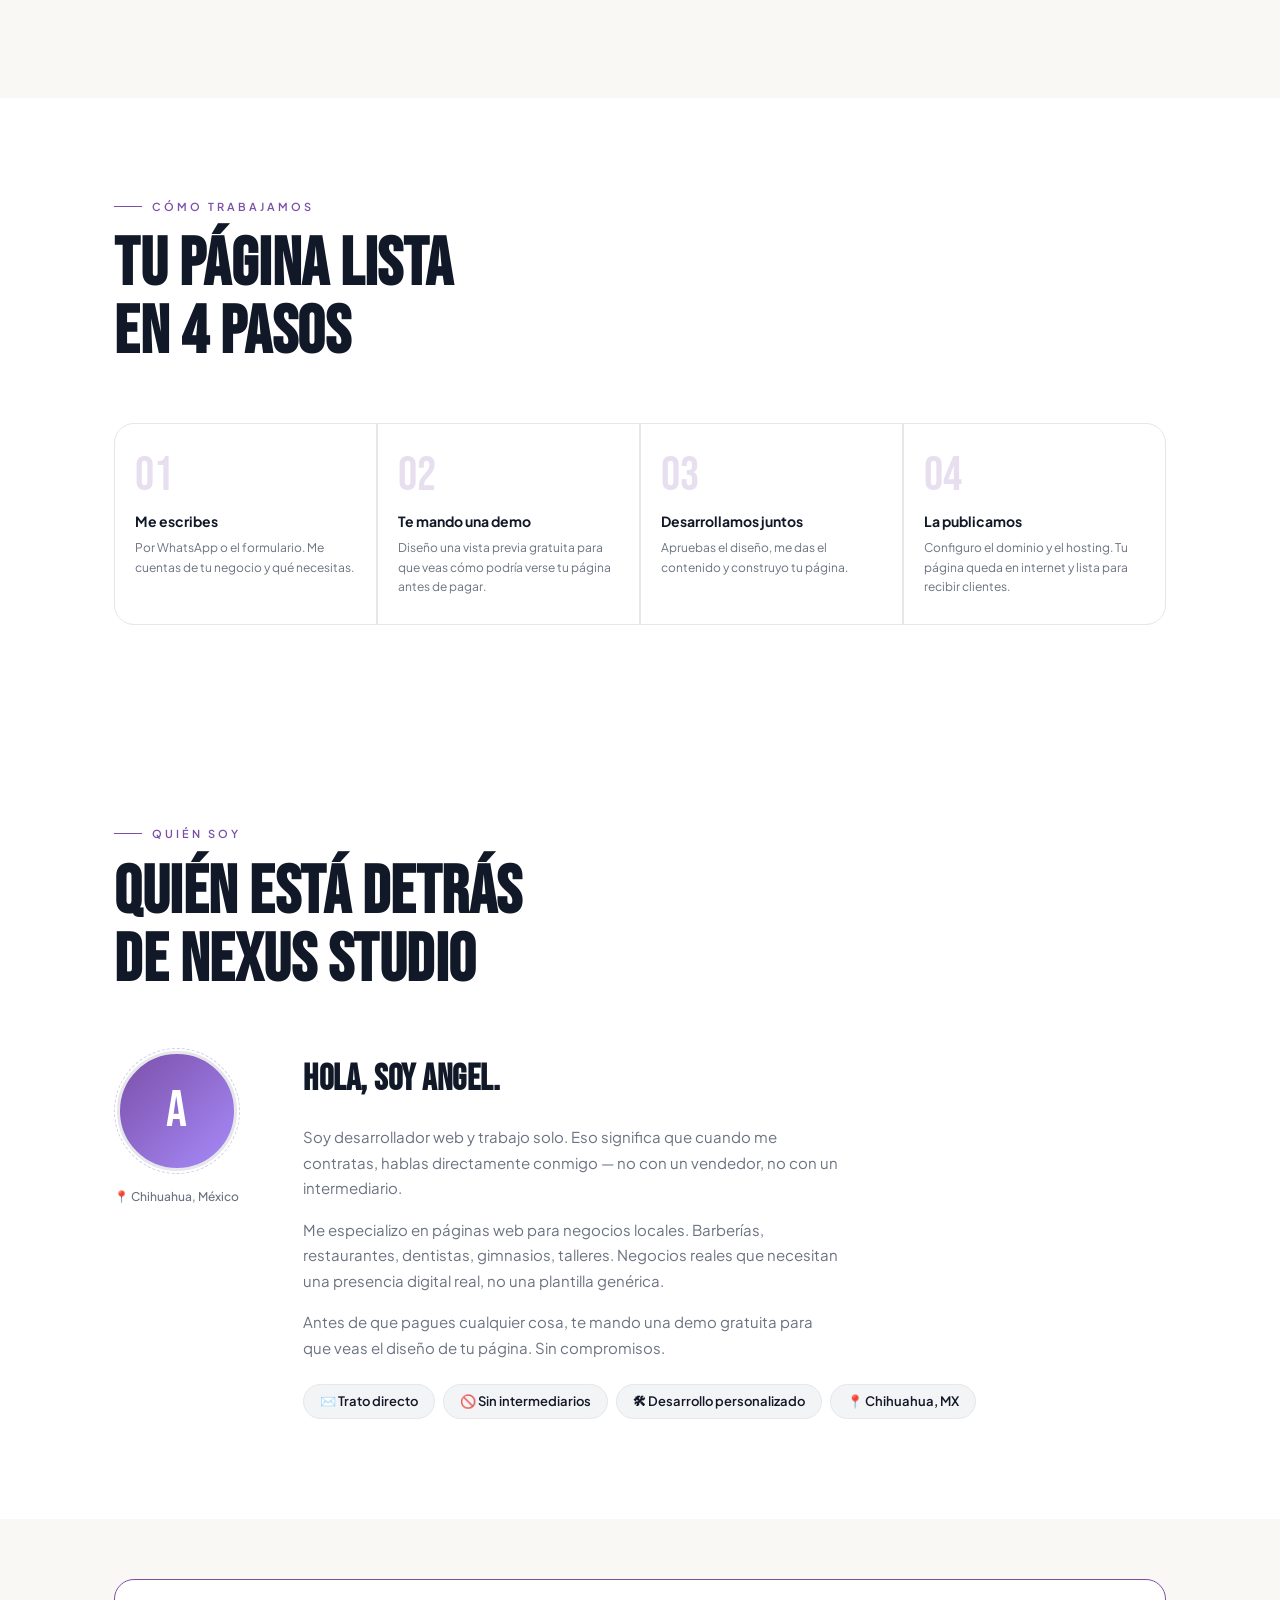
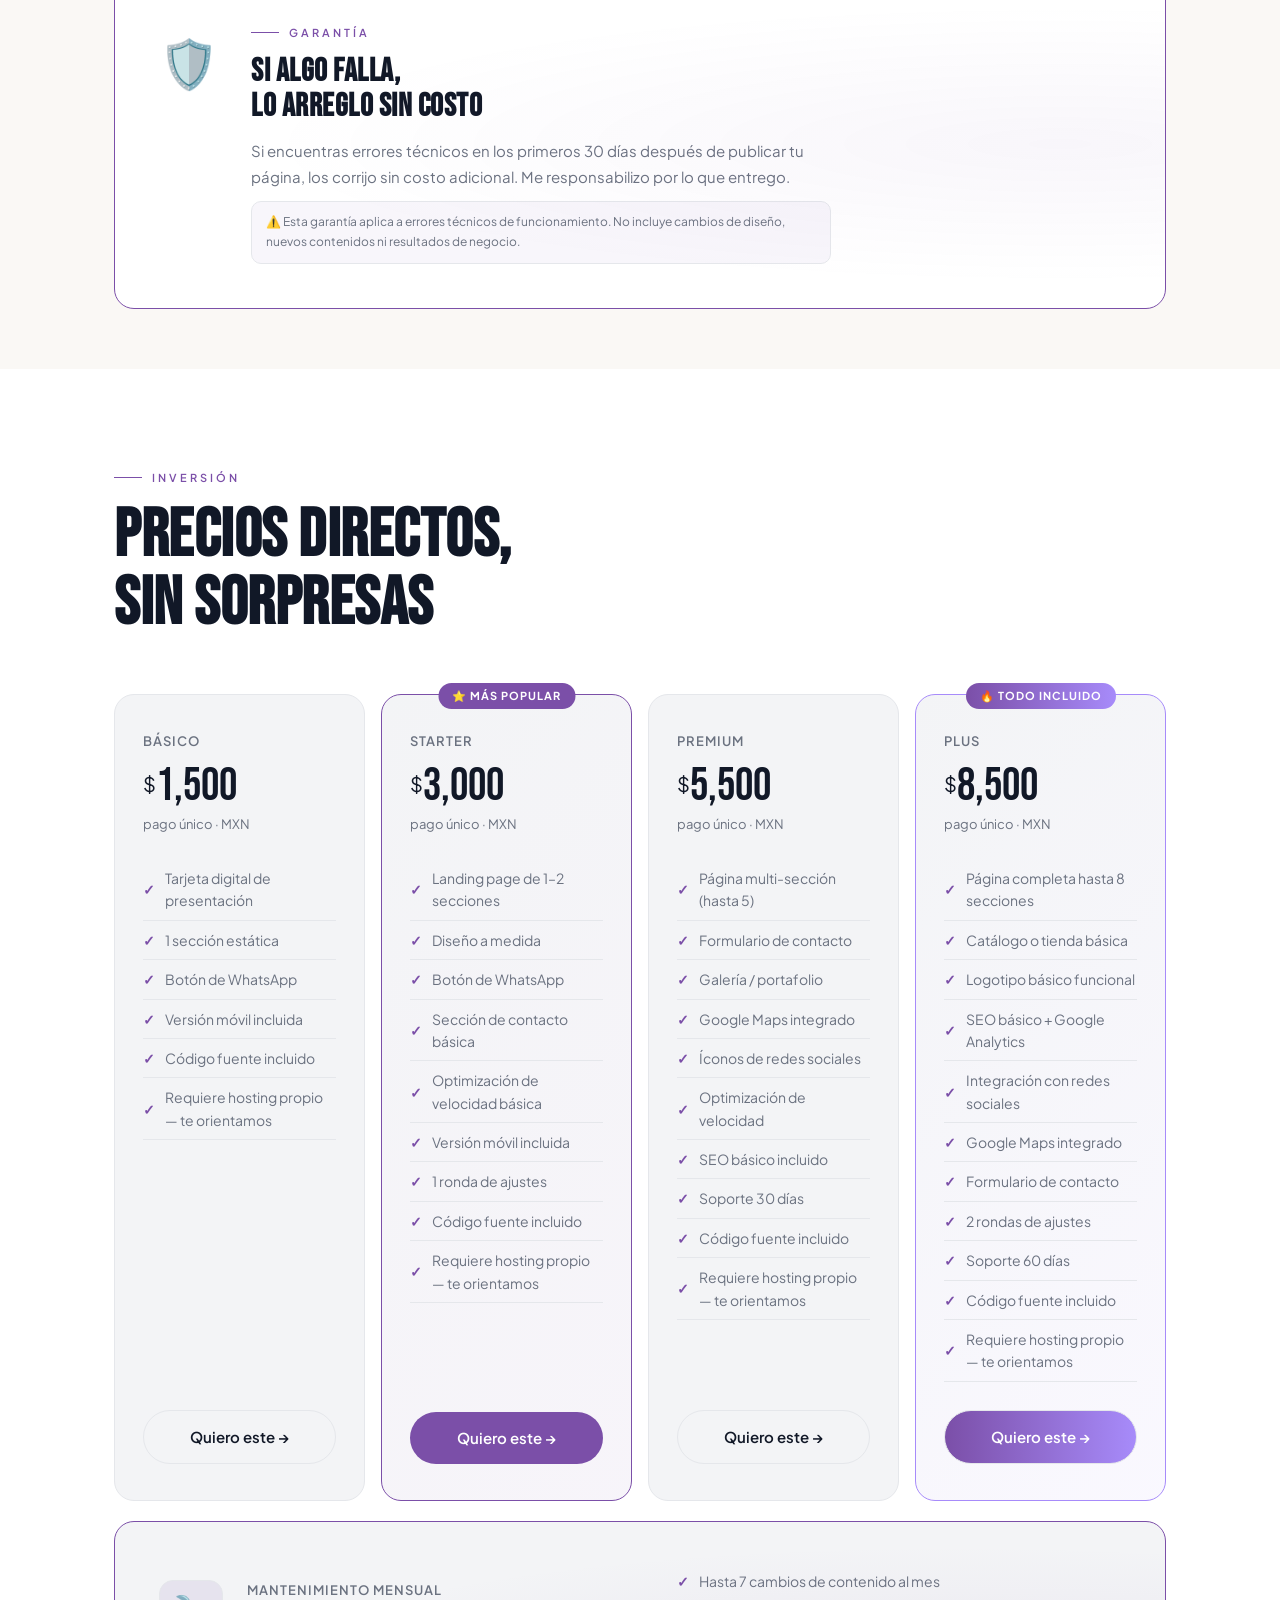
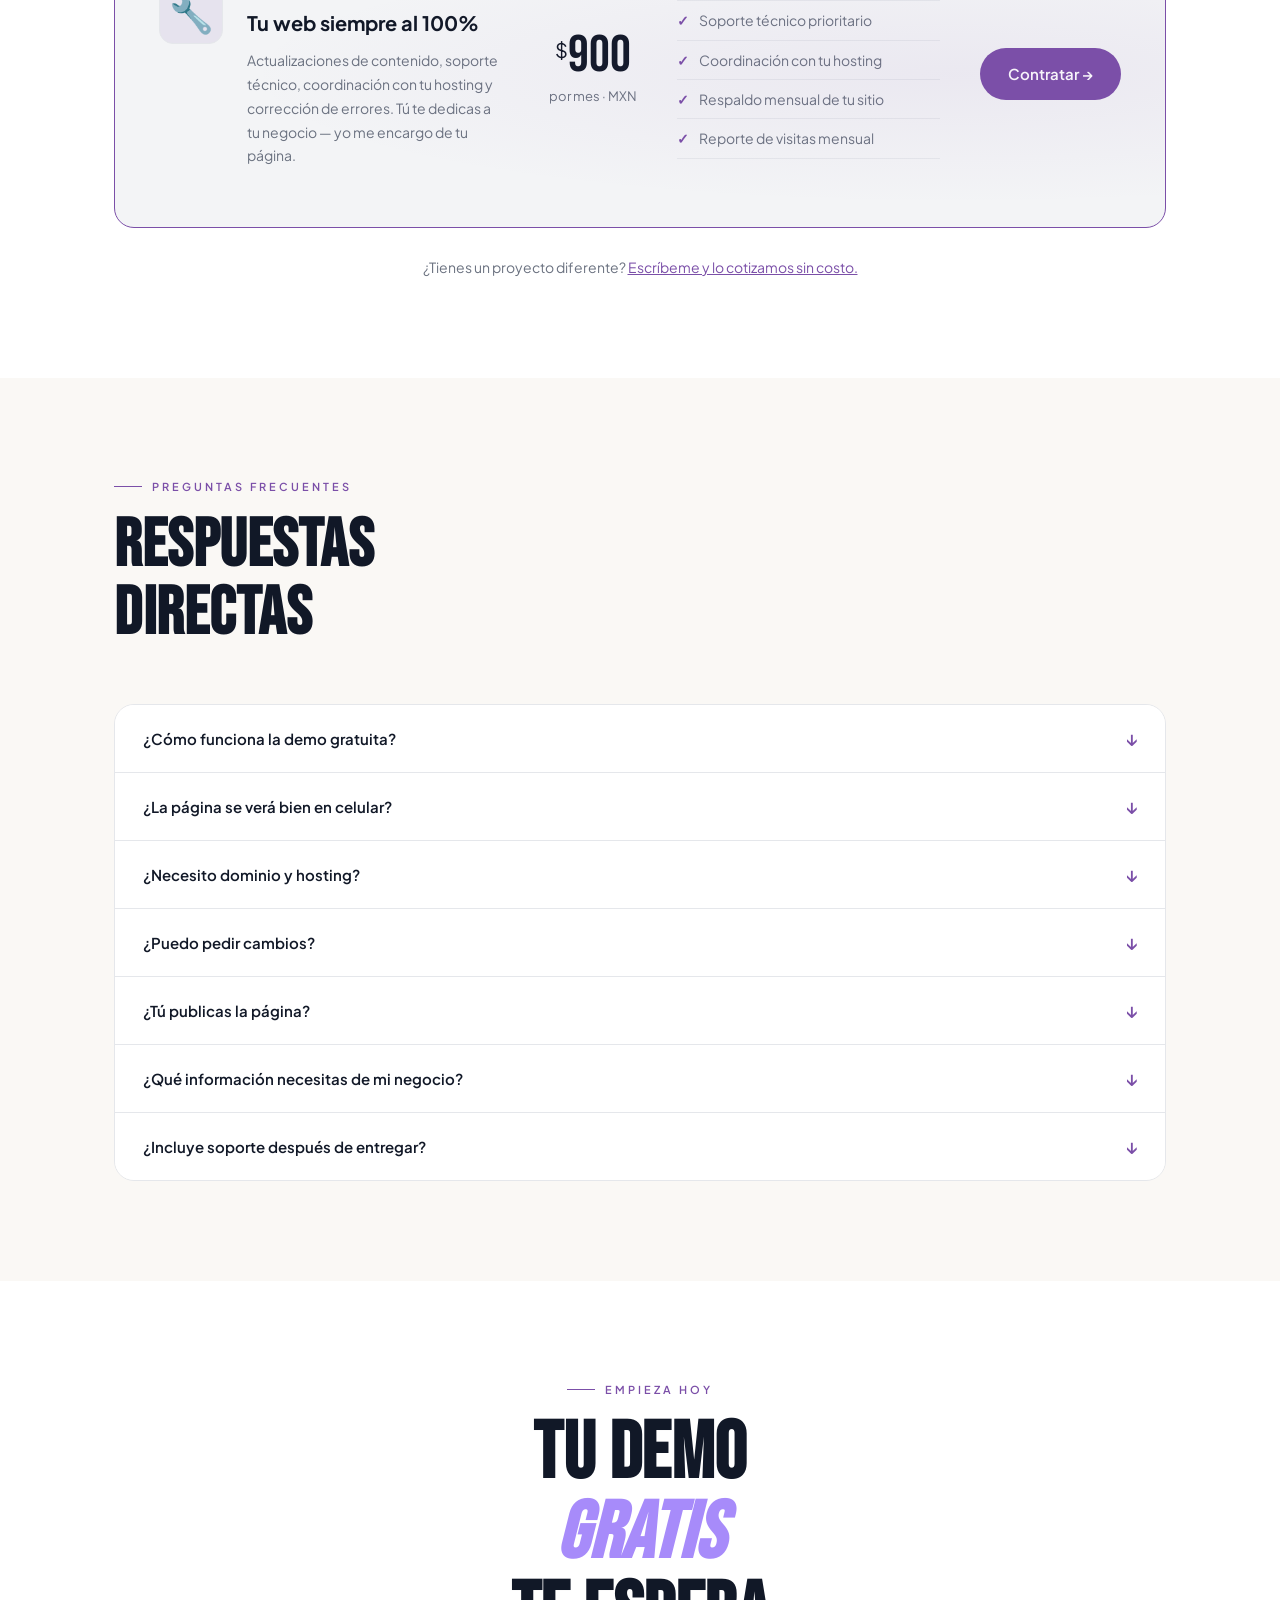
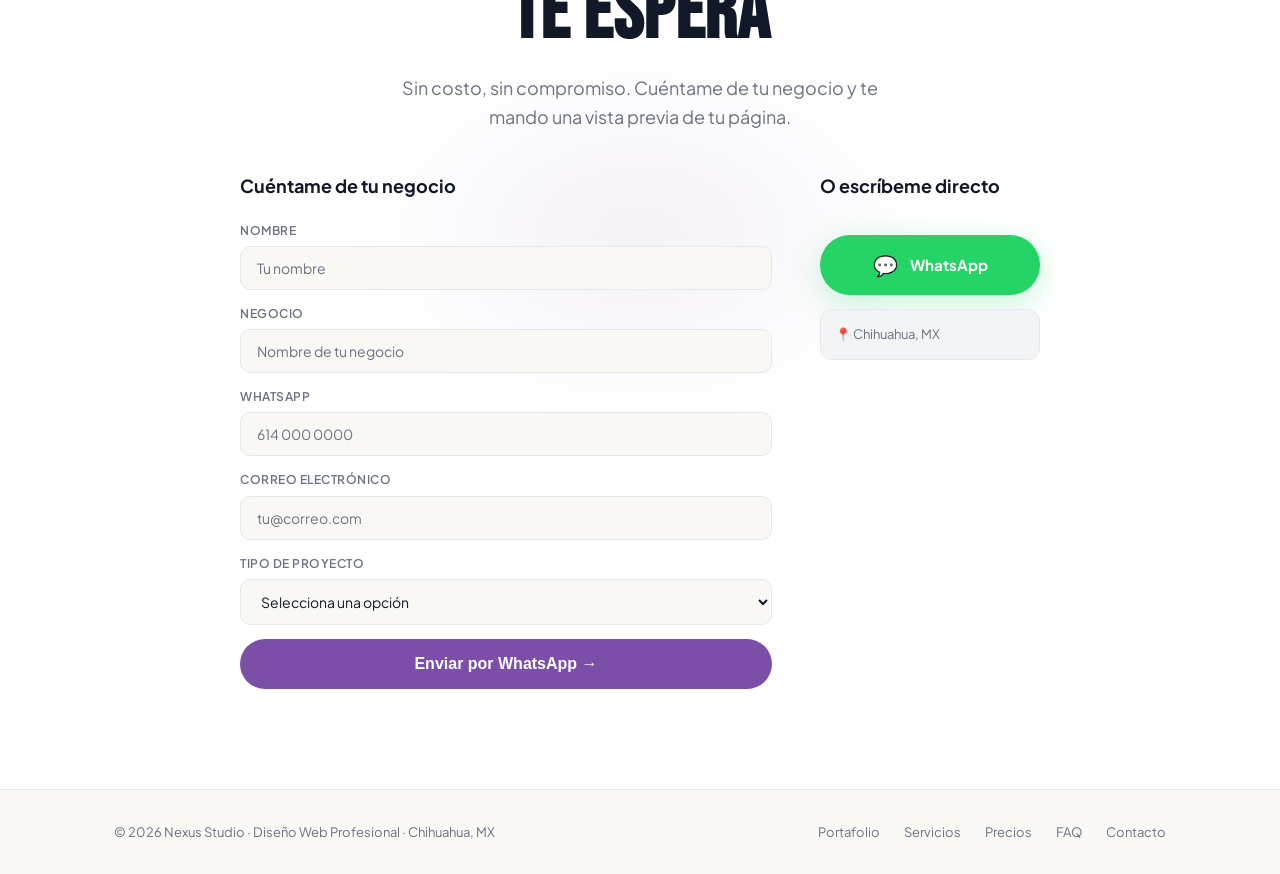
==== commit 4f5420e7: "Mejora en las imagenes de preview de los demos" ====
--- a/index.html
+++ b/index.html
@@ -98,13 +98,13 @@
     <div class="portfolio-grid reveal">
 
       <div class="portfolio-card">
-        <div class="portfolio-preview barberia">
-          <div class="preview-content">
-            <div class="preview-logo">Black Crown Barber</div>
-            <div class="preview-tagline">Concepto para Barbería</div>
-            <div class="preview-btn">Reservar cita</div>
-          </div>
-        </div>
+        <div class="portfolio-preview">
+            <img
+            src="img/img-barberia.png"
+            alt="Demo Barbería"
+            class="portfolio-image"
+            >
+          </div>
         <div class="portfolio-info">
           <h3>Concepto para Barbería</h3>
           <p>Diseño oscuro y directo. Sección de servicios, galería y botón para agendar cita por WhatsApp.</p>
@@ -118,13 +118,13 @@
       </div>
 
       <div class="portfolio-card">
-        <div class="portfolio-preview restaurante">
-          <div class="preview-content">
-            <div class="preview-logo">Sabor Norteño</div>
-            <div class="preview-tagline">Concepto para Restaurante</div>
-            <div class="preview-btn">Ver menú</div>
-          </div>
-        </div>
+        <div class="portfolio-preview">
+            <img
+            src="img/img-restaurante.png"
+            alt="Demo Restaurante"
+            class="portfolio-image"
+            >
+          </div>
         <div class="portfolio-info">
           <h3>Concepto para Restaurante</h3>
           <p>Página cálida con menú digital, galería de platillos, horarios y ubicación en mapa.</p>
@@ -138,13 +138,13 @@
       </div>
 
       <div class="portfolio-card">
-        <div class="portfolio-preview dentista">
-          <div class="preview-content">
-            <div class="preview-logo">Clinica Dental Sonrisa</div>
-            <div class="preview-tagline">Concepto para Dentista</div>
-            <div class="preview-btn">Agendar consulta</div>
-          </div>
-        </div>
+        <div class="portfolio-preview">
+            <img
+            src="img/img-clinicaden.png"
+            alt="Demo Clinica"
+            class="portfolio-image"
+            >
+          </div>
         <div class="portfolio-info">
           <h3>Concepto para Dentista</h3>
           <p>Diseño limpio y confiable. Servicios, antes y después, y formulario para agendar cita.</p>
@@ -158,13 +158,13 @@
       </div>
 
       <div class="portfolio-card">
-        <div class="portfolio-preview gimnasio">
-          <div class="preview-content">
-            <div class="preview-logo">Titan Fitness</div>
-            <div class="preview-tagline">Concepto para Gimnasio</div>
-            <div class="preview-btn">Ver planes</div>
-          </div>
-        </div>
+        <div class="portfolio-preview">
+            <img
+            src="img/img-gimnasio.png"
+            alt="Demo Gimnasio"
+            class="portfolio-image"
+            >
+          </div>
         <div class="portfolio-info">
           <h3>Concepto para Gimnasio</h3>
           <p>Página energética con planes de membresía, clases, horarios y CTA directo a WhatsApp.</p>
@@ -178,13 +178,13 @@
       </div>
 
       <div class="portfolio-card portfolio-card--wide">
-        <div class="portfolio-preview inmobiliaria">
-          <div class="preview-content">
-            <div class="preview-logo">Vista Real</div>
-            <div class="preview-tagline">Concepto para Inmobiliaria</div>
-            <div class="preview-btn">Ver propiedades</div>
-          </div>
-        </div>
+        <div class="portfolio-preview">
+            <img
+            src="img/img-inmobiliaria.png"
+            alt="Demo Inmobiliaria"
+            class="portfolio-image"
+            >
+          </div>
         <div class="portfolio-info">
           <h3>Concepto para Inmobiliaria</h3>
           <p>Diseño corporativo y elegante. Catálogo de propiedades, agentes, formulario de contacto y análisis de visitas.</p>
--- a/style-NEXUS-STUDIO.css
+++ b/style-NEXUS-STUDIO.css
@@ -390,78 +390,22 @@
 .portfolio-card:hover { border-color: var(--purple); transform: translateY(-4px); }
 .portfolio-card--wide { grid-column: 1 / -1; display: grid; grid-template-columns: 1fr 1fr; }
 .portfolio-preview {
+  width: 100%;
   height: 220px;
-  display: flex; align-items: center; justify-content: center;
-  position: relative; overflow: hidden;
-}
-.portfolio-card--wide .portfolio-preview { height: auto; min-height: 200px; }
-.preview-content {
-  display: flex; flex-direction: column; align-items: center; gap: 8px;
-  text-align: center; z-index: 1; padding: 20px;
-}
-.preview-logo {
-  font-family: 'Bebas Neue', sans-serif;
-  font-size: 22px;
-  letter-spacing: 2px;
-}
-.preview-tagline { font-size: 12px; opacity: 0.8; }
-.preview-btn {
-  margin-top: 8px;
-  padding: 8px 20px;
-  border-radius: 100px;
-  font-size: 12px;
-  font-weight: 600;
-  background: rgba(255,255,255,0.15);
-  border: 1px solid rgba(255,255,255,0.3);
-  color: #fff;
-  backdrop-filter: blur(4px);
-}
-
-/* Portfolio themes */
-.barberia {
-  background: linear-gradient(135deg, #0f0f0f 0%, #1a0a2e 100%);
-  color: #fff;
-}
-.barberia::before {
-  content: '';
-  position: absolute; inset: 0;
-  background: repeating-linear-gradient(45deg, transparent, transparent 20px, rgba(123,79,168,0.08) 20px, rgba(123,79,168,0.08) 21px);
-}
-.restaurante {
-  background: linear-gradient(135deg, #2d1a00 0%, #5a2d0c 100%);
-  color: #fff;
-}
-.restaurante::before {
-  content: '';
-  position: absolute; inset: 0;
-  background: radial-gradient(circle at 30% 70%, rgba(192,149,74,0.2) 0%, transparent 60%);
-}
-.dentista {
-  background: linear-gradient(135deg, #0a1628 0%, #1a3a5c 100%);
-  color: #fff;
-}
-.dentista::before {
-  content: '';
-  position: absolute; inset: 0;
-  background: radial-gradient(circle at 70% 30%, rgba(100,180,255,0.15) 0%, transparent 60%);
-}
-.gimnasio {
-  background: linear-gradient(135deg, #1a0505 0%, #3d1010 100%);
-  color: #fff;
-}
-.gimnasio::before {
-  content: '';
-  position: absolute; inset: 0;
-  background: radial-gradient(circle at 50% 50%, rgba(220,50,50,0.2) 0%, transparent 60%);
-}
-.inmobiliaria {
-  background: linear-gradient(135deg, #0a1a0a 0%, #1a3d1a 100%);
-  color: #fff;
-}
-.inmobiliaria::before {
-  content: '';
-  position: absolute; inset: 0;
-  background: radial-gradient(circle at 20% 80%, rgba(50,180,80,0.15) 0%, transparent 60%);
+  overflow: hidden;
+  border-radius: var(--radius-lg);
+}
+
+.portfolio-preview img {
+  width: 100%;
+  height: 100%;
+  object-fit: cover;
+  display: block;
+  transition: transform 0.4s ease;
+}
+
+.portfolio-card:hover .portfolio-preview img {
+  transform: scale(1.05);
 }
 
 .portfolio-info { padding: 28px; }
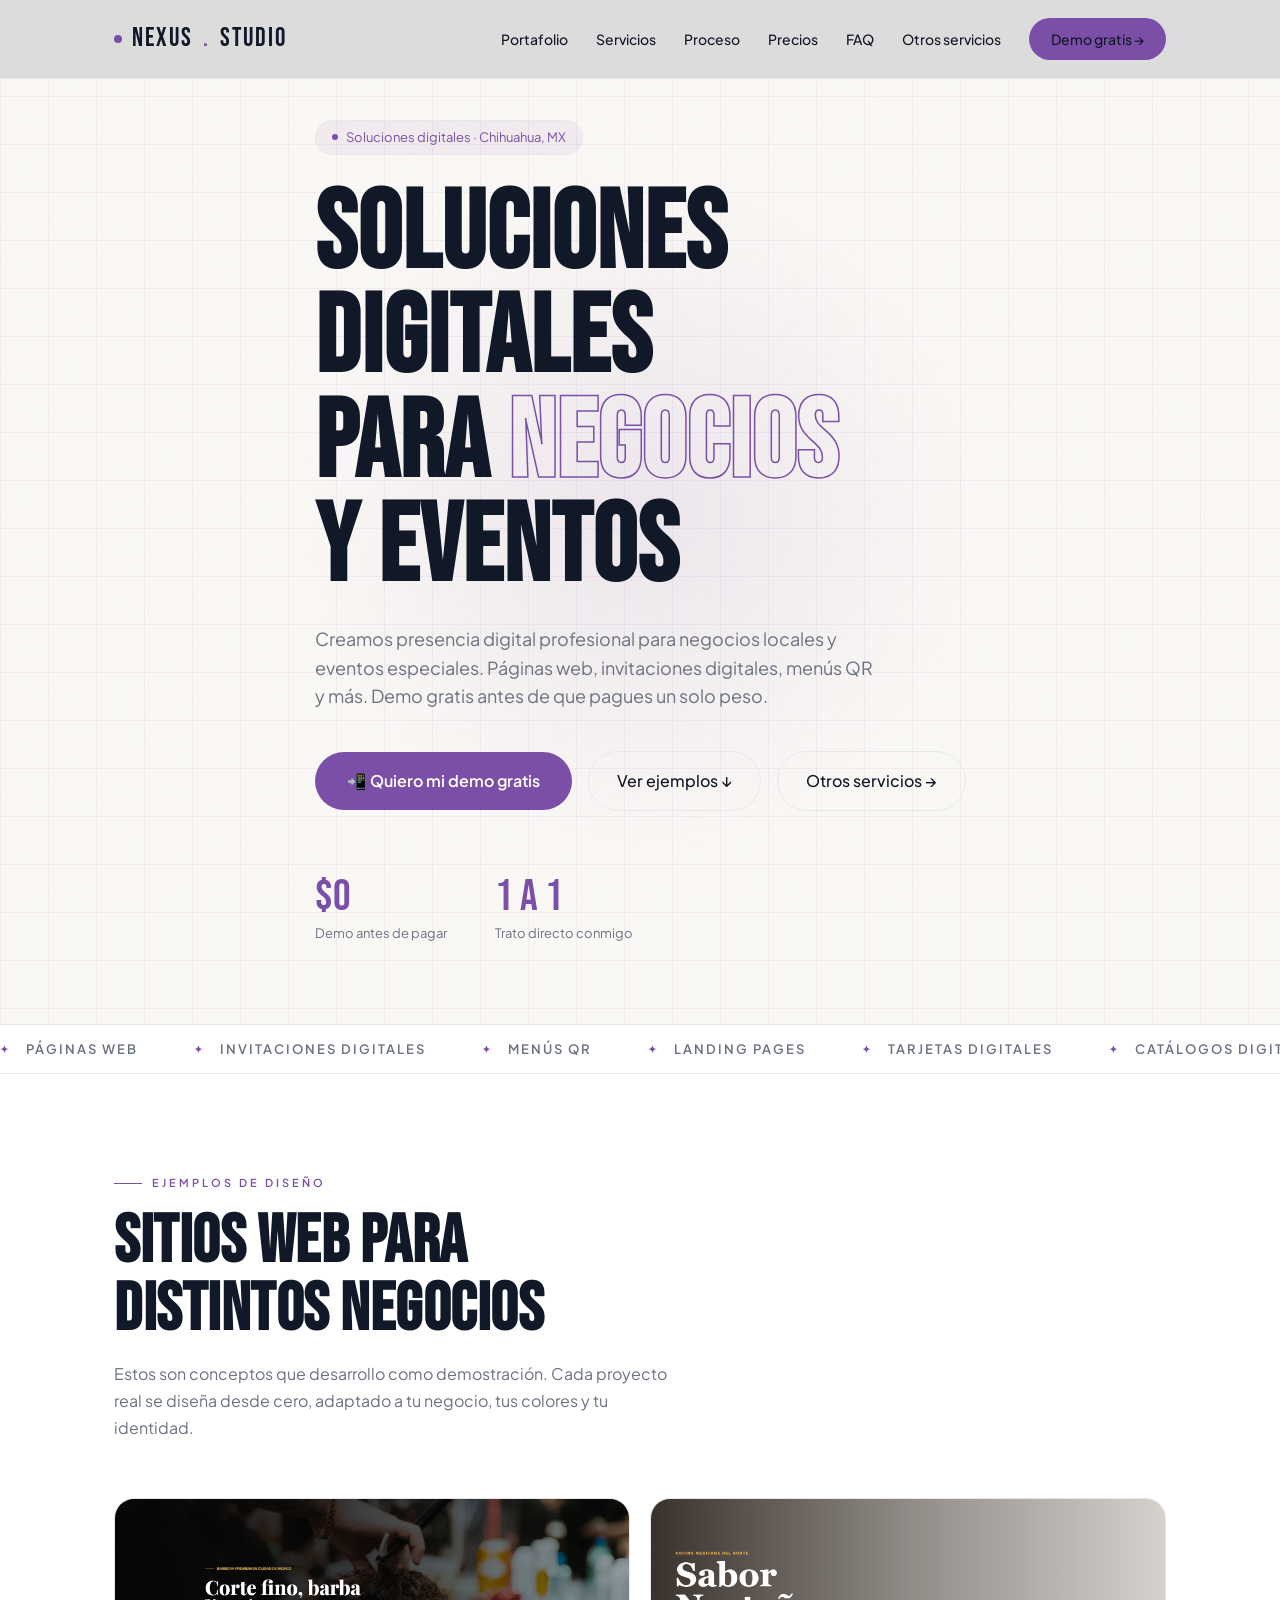
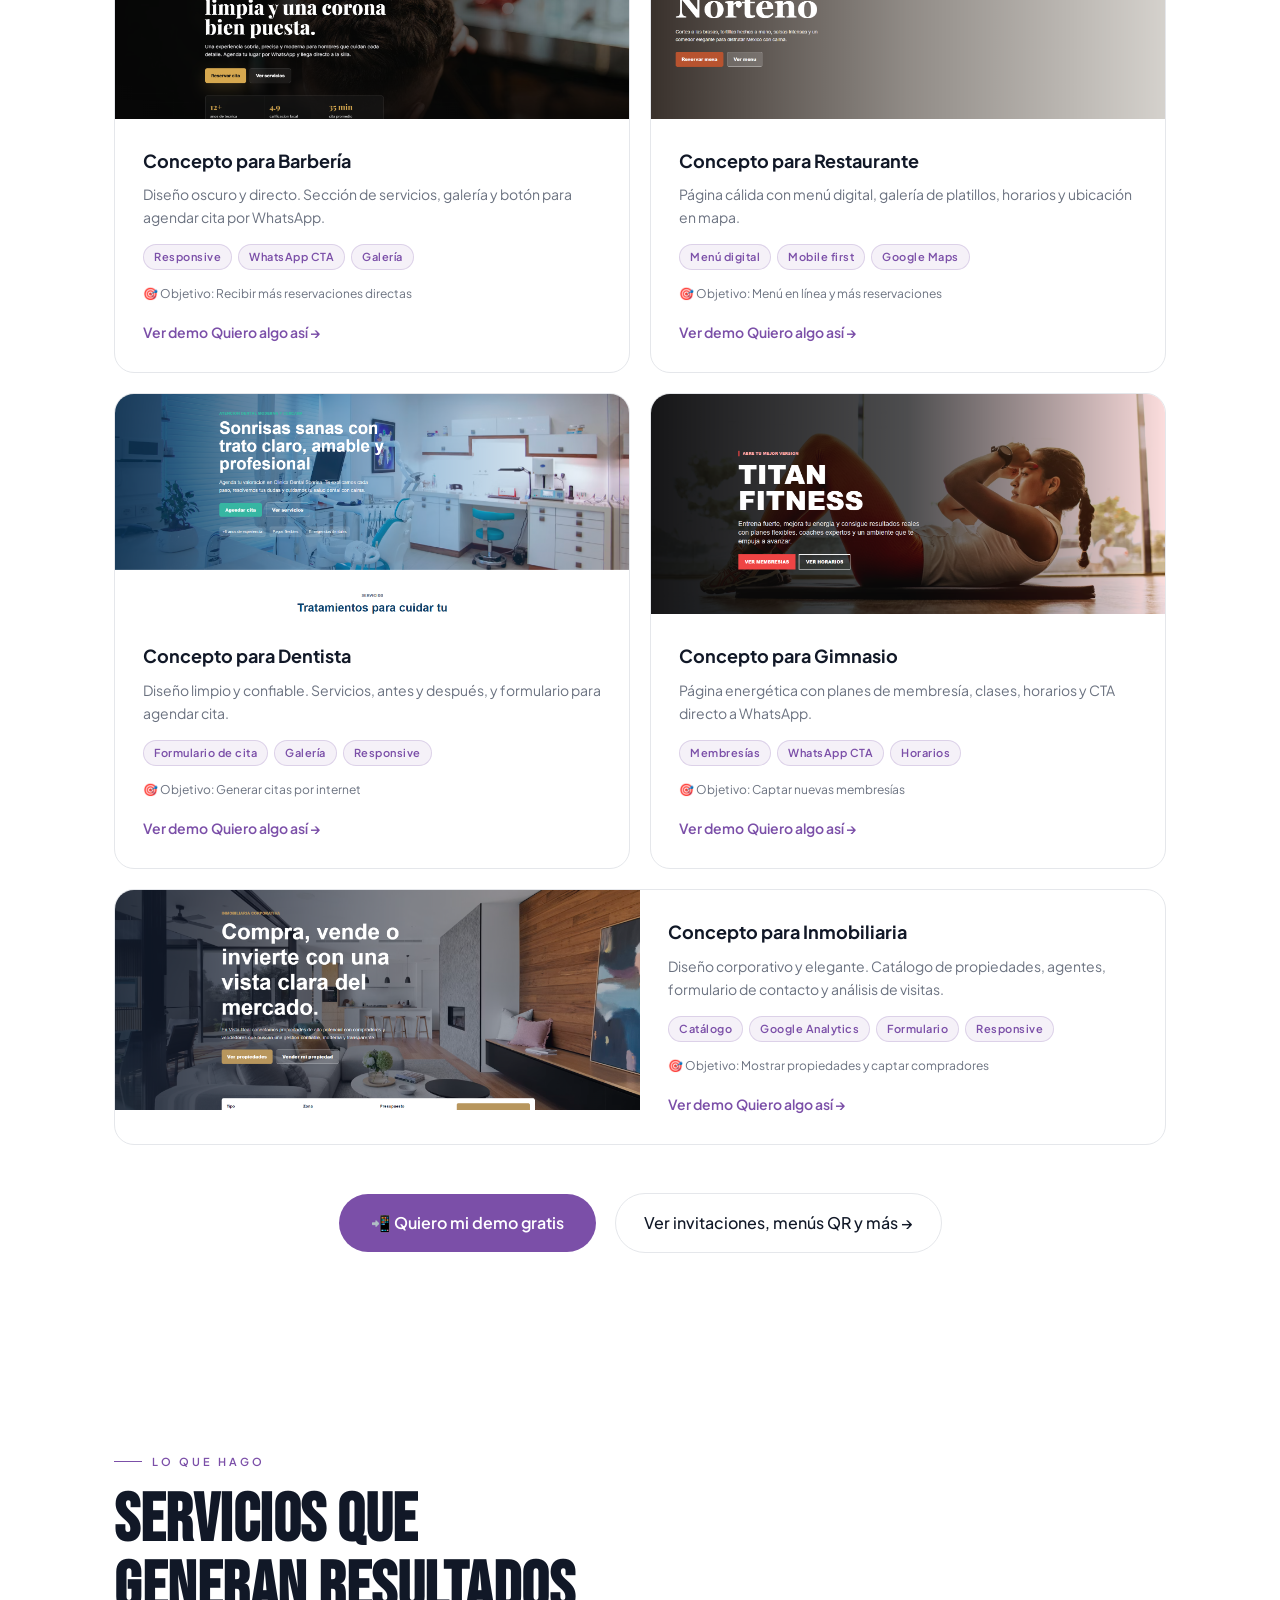
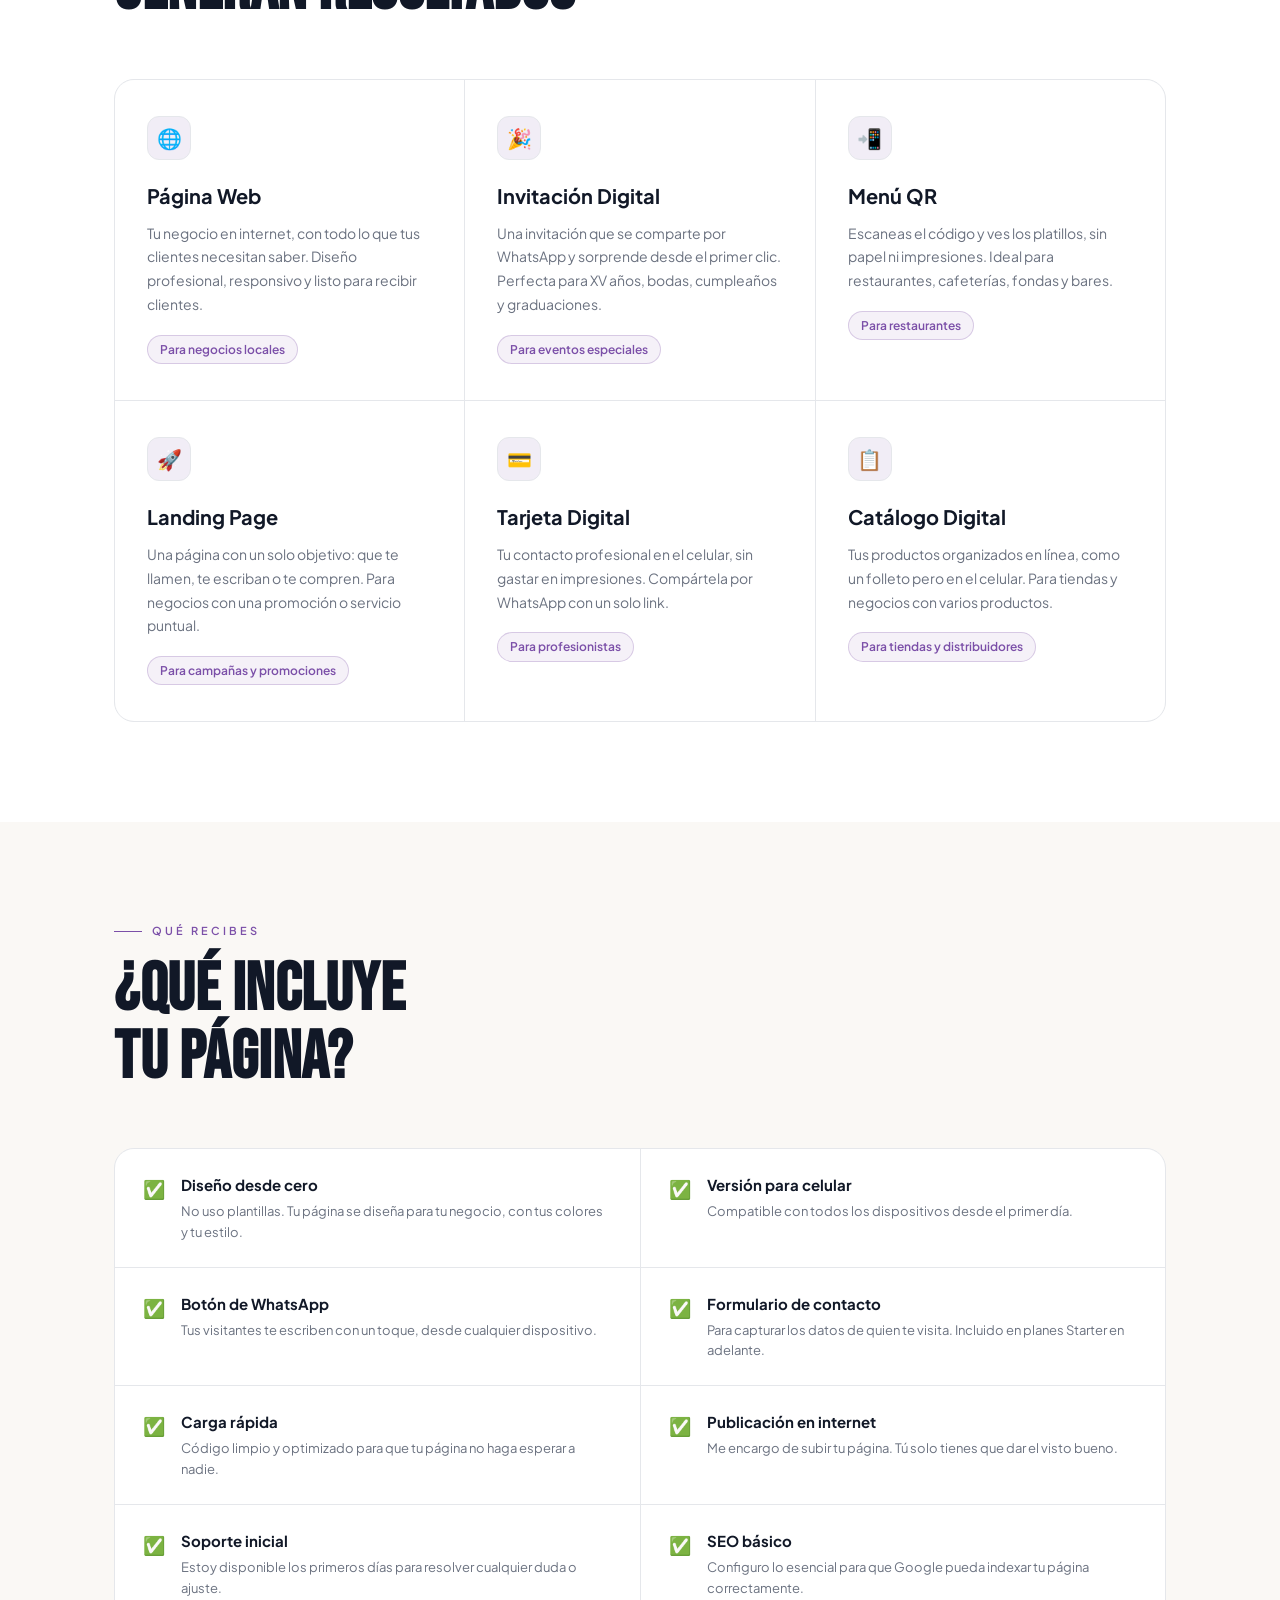
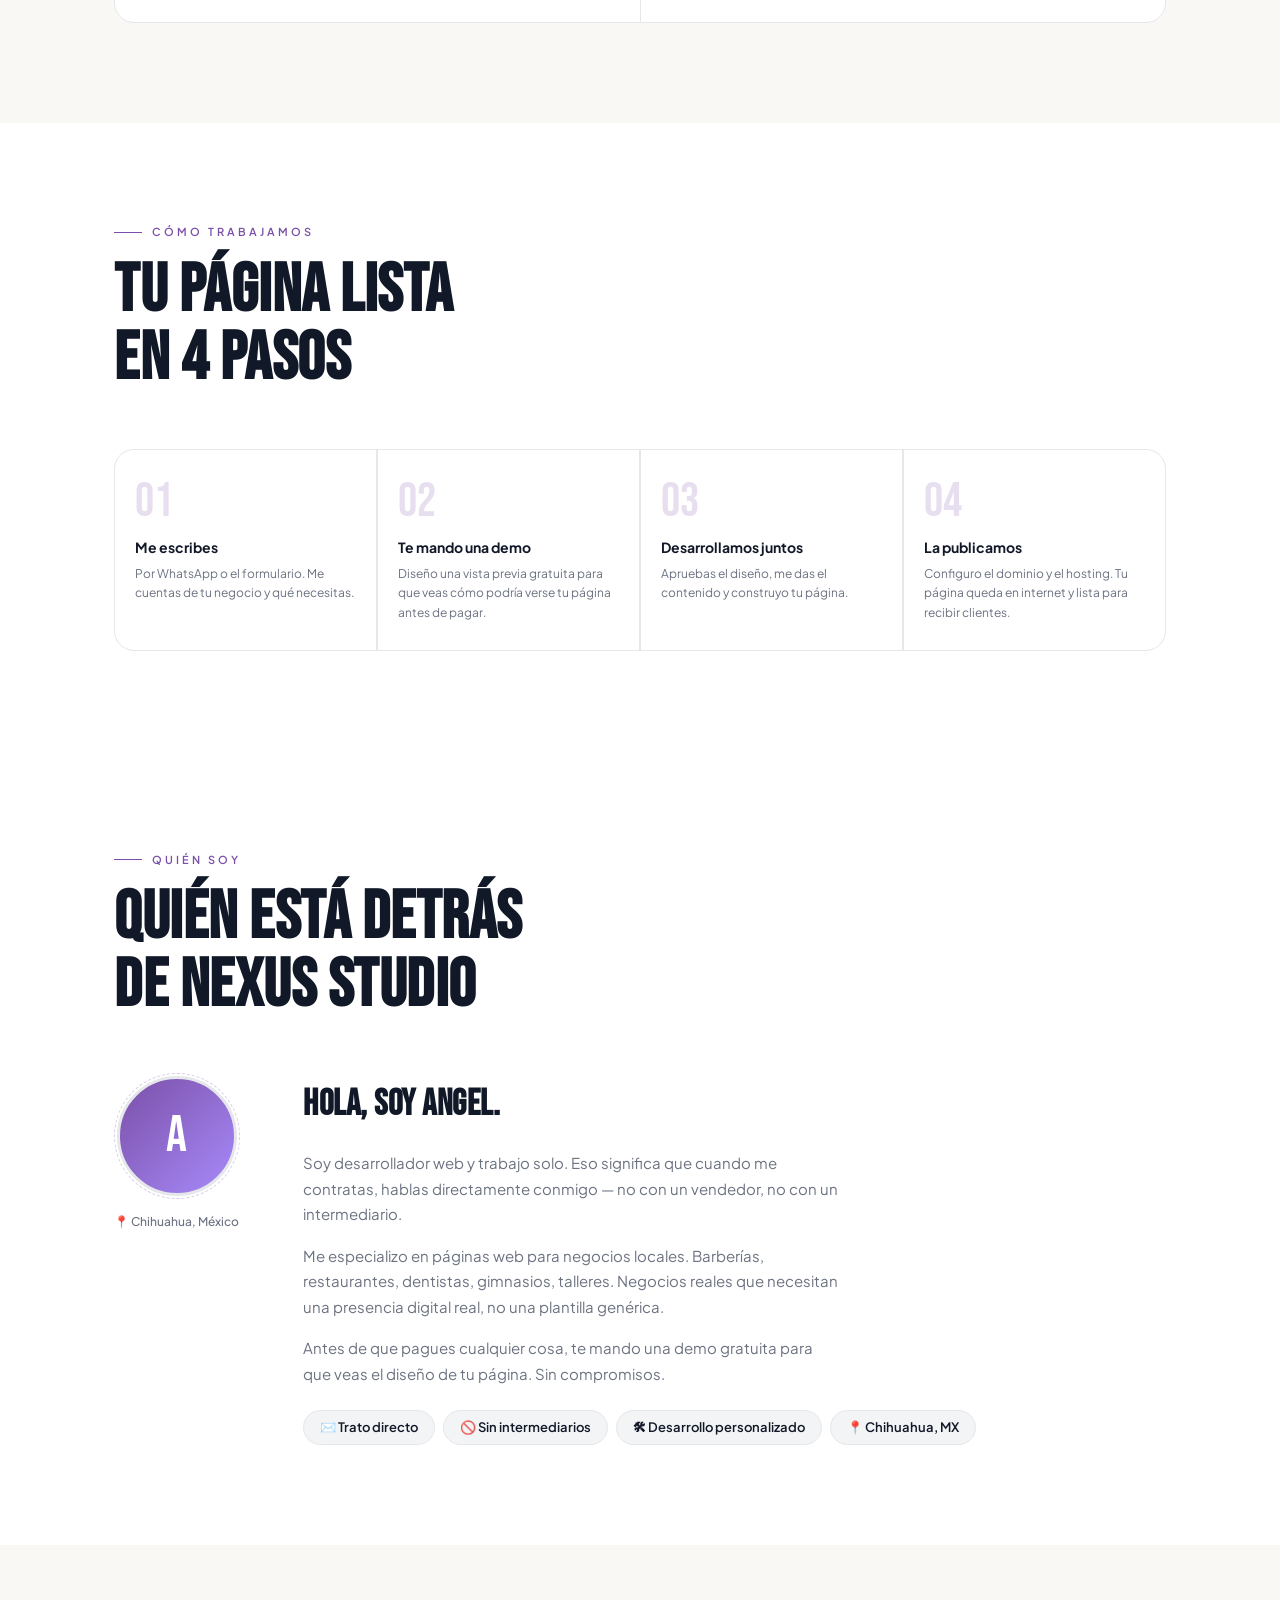
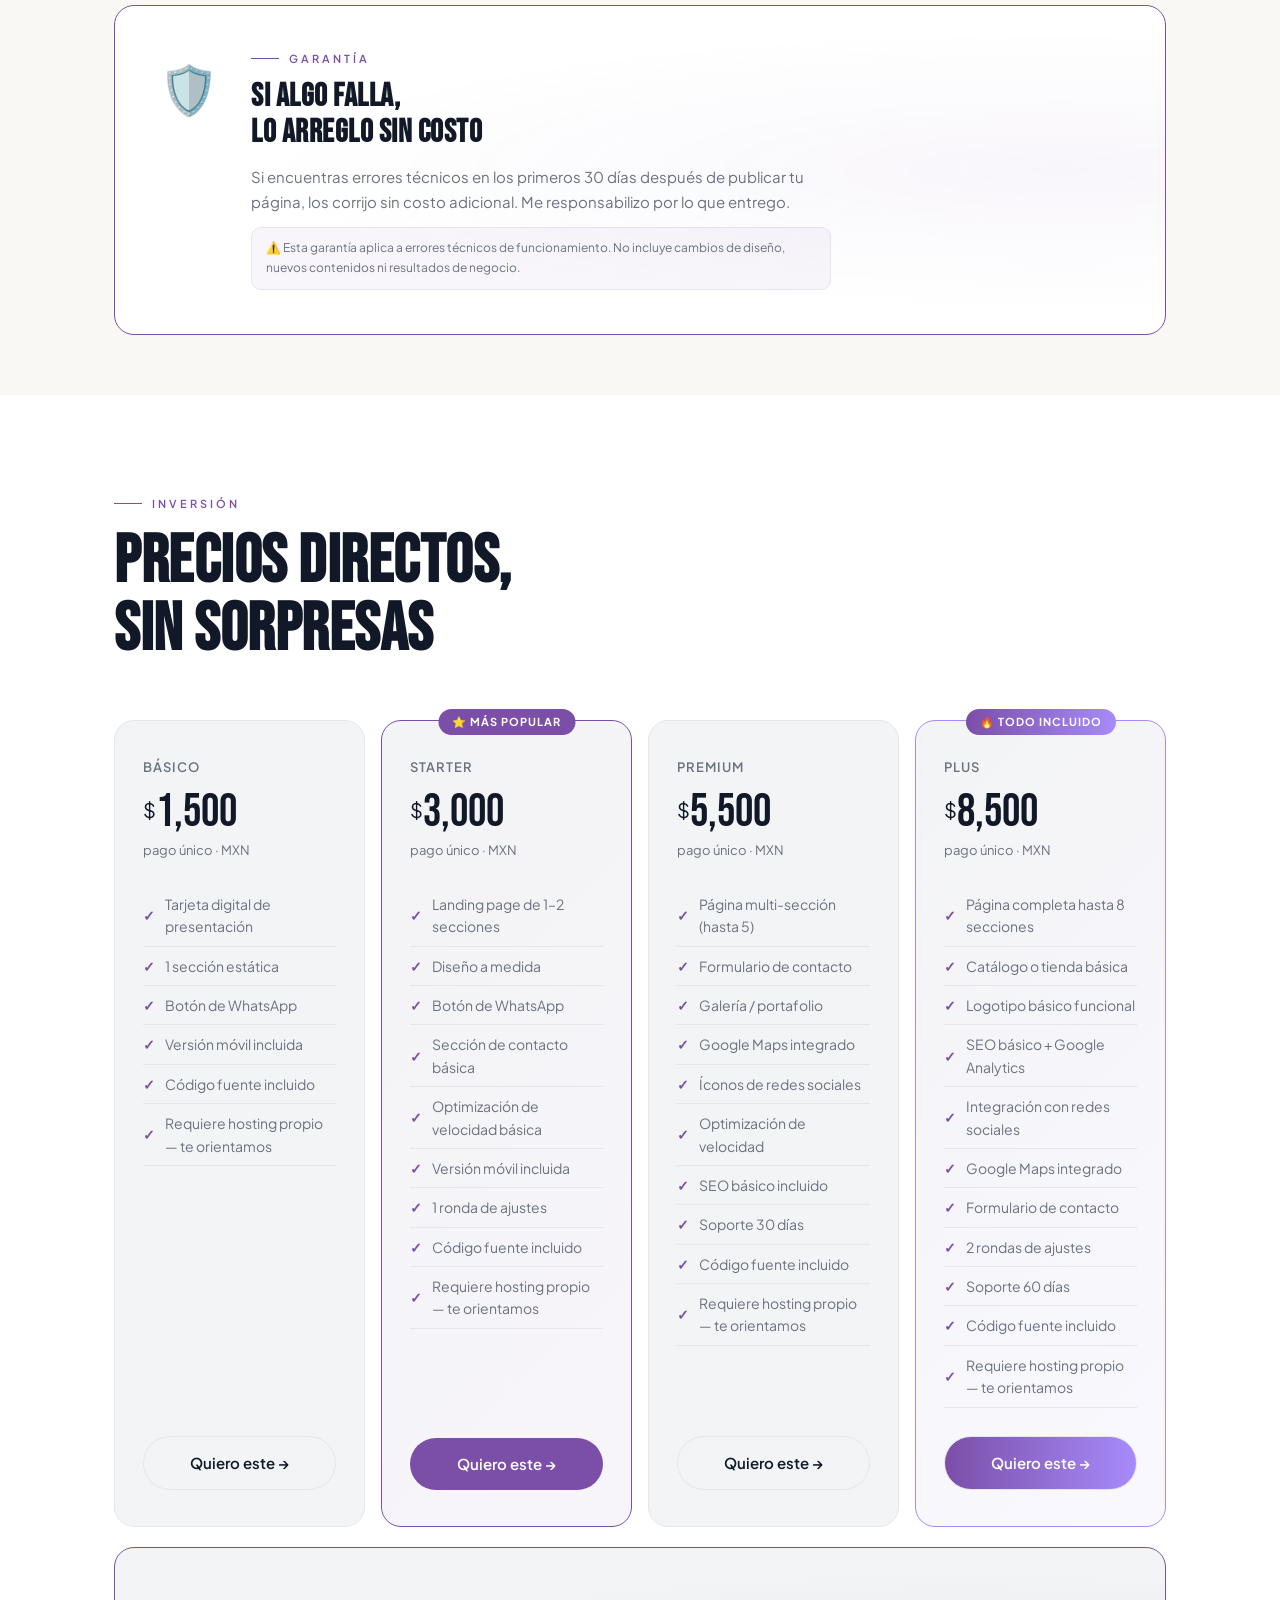
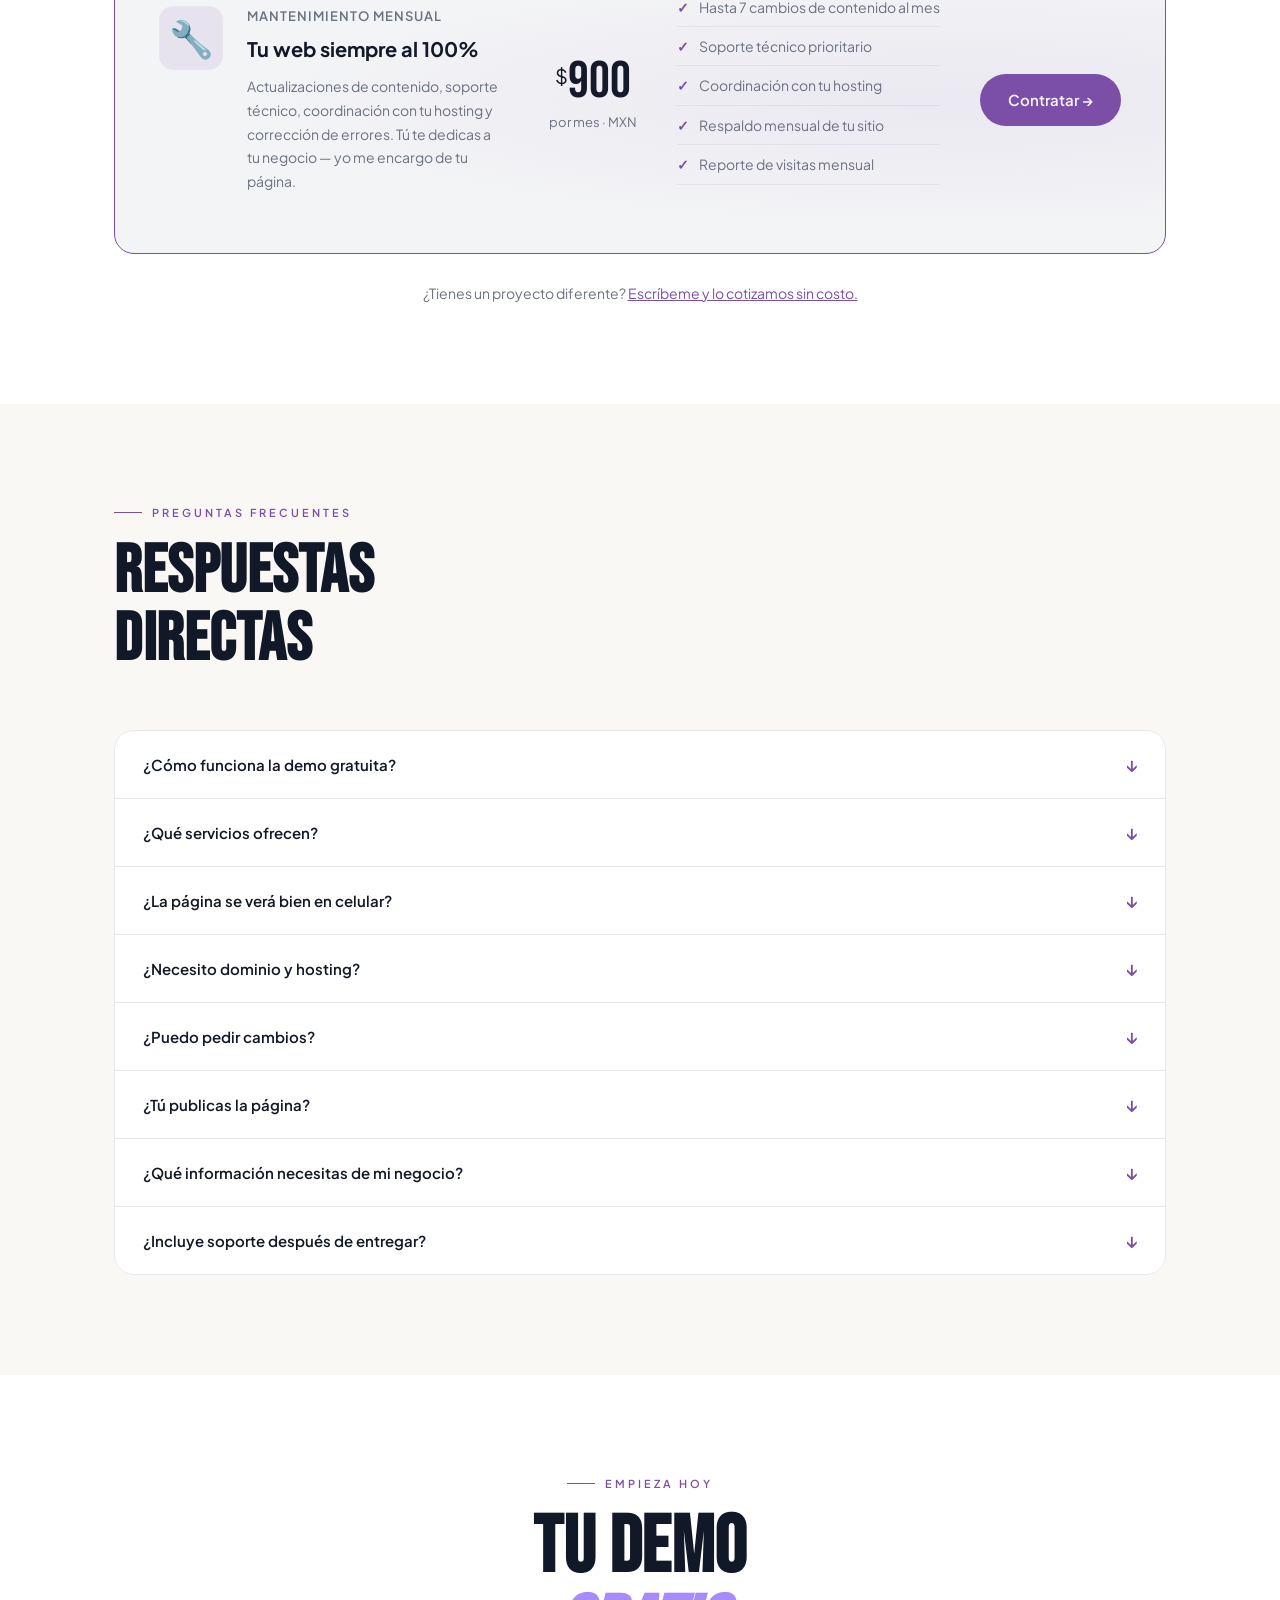
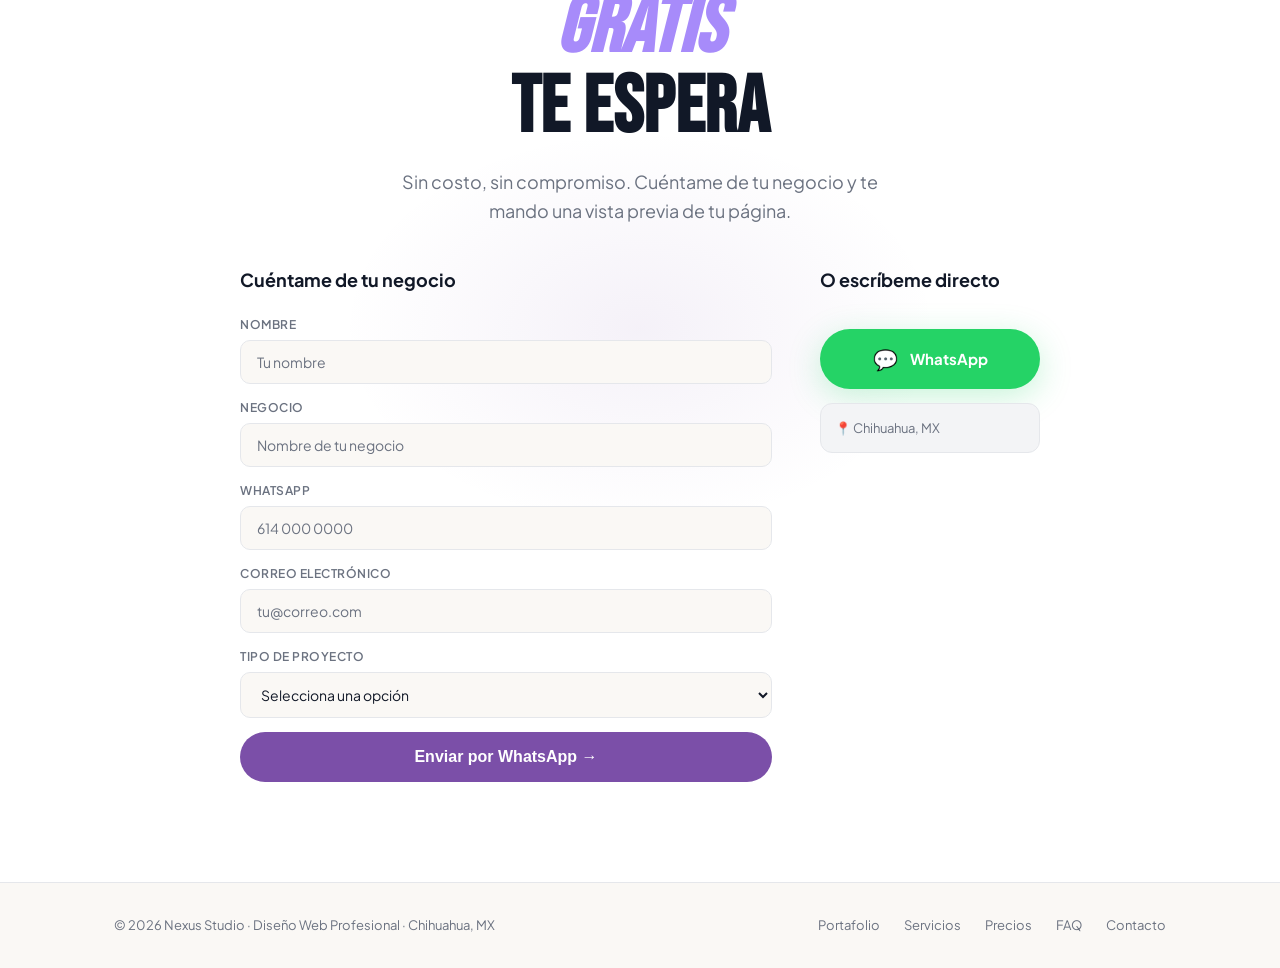
==== commit 9d5ed5c5: "metimos más servicios al negocio" ====
--- a/index.html
+++ b/index.html
@@ -24,6 +24,7 @@
       <a href="#proceso">Proceso</a>
       <a href="#precios">Precios</a>
       <a href="#faq">FAQ</a>
+      <a href="servicios/index.html">Otros servicios</a>
       <a href="#contacto" class="nav-cta">Demo gratis →</a>
     </div>
     <button class="nav-toggle" id="navToggle" aria-label="Abrir menú">
@@ -36,6 +37,7 @@
     <a href="#proceso" class="nav-mobile-link">Proceso</a>
     <a href="#precios" class="nav-mobile-link">Precios</a>
     <a href="#faq" class="nav-mobile-link">FAQ</a>
+    <a href="servicios/index.html" class="nav-mobile-link">Otros servicios</a>
     <a href="#contacto" class="nav-mobile-link nav-mobile-cta">Demo gratis →</a>
   </div>
 </nav>
@@ -46,14 +48,15 @@
   <div class="hero-glow"></div>
   <div class="container">
     <div class="hero-inner">
-      <div class="hero-badge"><span></span> Diseño web · Chihuahua, MX</div>
-      <h1>PÁGINAS<br/>WEB QUE<br/><em>LLEVAN</em><br/>CLIENTES</h1>
-      <p class="hero-sub">Diseño páginas web para negocios locales que quieren verse profesionales y conseguir más clientes. Te mando una demo gratis antes de que pagues un solo peso.</p>
+      <div class="hero-badge"><span></span> Soluciones digitales · Chihuahua, MX</div>
+      <h1>SOLUCIONES<br/>DIGITALES<br/>PARA <em>NEGOCIOS</em><br/>Y EVENTOS</h1>
+      <p class="hero-sub">Creamos presencia digital profesional para negocios locales y eventos especiales. Páginas web, invitaciones digitales, menús QR y más. Demo gratis antes de que pagues un solo peso.</p>
       <div class="hero-actions">
         <a href="https://wa.me/526143771797?text=Hola%20Nexus%20Studio%2C%20quiero%20mi%20demo%20gratis%20%F0%9F%9A%80" class="btn-primary" target="_blank">
           📲 Quiero mi demo gratis
         </a>
         <a href="#portafolio" class="btn-ghost">Ver ejemplos ↓</a>
+        <a href="servicios/index.html" class="btn-ghost">Otros servicios →</a>
       </div>
       <div class="hero-stats">
         <div>
@@ -72,18 +75,18 @@
 <!-- MARQUEE -->
 <div class="marquee-wrap">
   <div class="marquee-track">
-    <span>Diseño Web Profesional</span>
+    <span>Páginas Web</span>
+    <span>Invitaciones Digitales</span>
+    <span>Menús QR</span>
     <span>Landing Pages</span>
+    <span>Tarjetas Digitales</span>
     <span>Catálogos Digitales</span>
-    <span>Diseño Responsivo</span>
-    <span>Optimización Web</span>
-    <span>Dominio + Hosting</span>
-    <span>Diseño Web Profesional</span>
+    <span>Páginas Web</span>
+    <span>Invitaciones Digitales</span>
+    <span>Menús QR</span>
     <span>Landing Pages</span>
+    <span>Tarjetas Digitales</span>
     <span>Catálogos Digitales</span>
-    <span>Diseño Responsivo</span>
-    <span>Optimización Web</span>
-    <span>Dominio + Hosting</span>
   </div>
 </div>
 
@@ -202,6 +205,9 @@
       <a href="https://wa.me/526143771797?text=Hola%20Nexus%20Studio%2C%20vi%20el%20portafolio%20y%20quiero%20mi%20demo%20gratis" class="btn-primary" target="_blank">
         📲 Quiero mi demo gratis
       </a>
+      <a href="servicios/index.html" class="btn-ghost" style="margin-left:16px;">
+        Ver invitaciones, menús QR y más →
+      </a>
     </div>
   </div>
 </section>
@@ -214,41 +220,41 @@
       <h2>SERVICIOS QUE<br/>GENERAN RESULTADOS</h2>
     </div>
     <div class="services-grid reveal">
+      <div class="service-card">
+        <div class="service-icon">🌐</div>
+        <h3>Página Web</h3>
+        <p>Tu negocio en internet, con todo lo que tus clientes necesitan saber. Diseño profesional, responsivo y listo para recibir clientes.</p>
+        <span class="service-tag">Para negocios locales</span>
+      </div>
+      <div class="service-card">
+        <div class="service-icon">🎉</div>
+        <h3>Invitación Digital</h3>
+        <p>Una invitación que se comparte por WhatsApp y sorprende desde el primer clic. Perfecta para XV años, bodas, cumpleaños y graduaciones.</p>
+        <span class="service-tag">Para eventos especiales</span>
+      </div>
+      <div class="service-card">
+        <div class="service-icon">📲</div>
+        <h3>Menú QR</h3>
+        <p>Escaneas el código y ves los platillos, sin papel ni impresiones. Ideal para restaurantes, cafeterías, fondas y bares.</p>
+        <span class="service-tag">Para restaurantes</span>
+      </div>
       <div class="service-card">
         <div class="service-icon">🚀</div>
         <h3>Landing Page</h3>
-        <p>Una página enfocada en convertir visitas en contactos. Con llamada a la acción, botón de WhatsApp y diseño que impresiona desde el primer scroll.</p>
-        <span class="service-tag">Página de conversión</span>
+        <p>Una página con un solo objetivo: que te llamen, te escriban o te compren. Para negocios con una promoción o servicio puntual.</p>
+        <span class="service-tag">Para campañas y promociones</span>
       </div>
       <div class="service-card">
-        <div class="service-icon">📱</div>
-        <h3>Diseño Responsivo</h3>
-        <p>Tu página se ve perfecta en celular, tablet y computadora. La mayoría de tus clientes te van a buscar desde el teléfono.</p>
-        <span class="service-tag">Mobile-first</span>
+        <div class="service-icon">💳</div>
+        <h3>Tarjeta Digital</h3>
+        <p>Tu contacto profesional en el celular, sin gastar en impresiones. Compártela por WhatsApp con un solo link.</p>
+        <span class="service-tag">Para profesionistas</span>
       </div>
       <div class="service-card">
         <div class="service-icon">📋</div>
         <h3>Catálogo Digital</h3>
-        <p>Muestra tus productos o servicios de forma elegante. Fácil de compartir por WhatsApp e Instagram.</p>
-        <span class="service-tag">Fácil de compartir</span>
-      </div>
-      <div class="service-card">
-        <div class="service-icon">📍</div>
-        <h3>Página Corporativa</h3>
-        <p>Presencia completa en internet. Quiénes somos, servicios, equipo, contacto y todo lo que tu negocio necesita.</p>
-        <span class="service-tag">Presencia total</span>
-      </div>
-      <div class="service-card">
-        <div class="service-icon">🔍</div>
-        <h3>SEO Básico</h3>
-        <p>Configuro tu página para que Google pueda encontrarla. No prometo milagros, pero sí una base bien hecha.</p>
-        <span class="service-tag">Indexación correcta</span>
-      </div>
-      <div class="service-card">
-        <div class="service-icon">🔧</div>
-        <h3>Mantenimiento</h3>
-        <p>Actualizaciones, soporte y cambios de contenido cuando los necesites. Tu página siempre funcionando bien.</p>
-        <span class="service-tag">Soporte continuo</span>
+        <p>Tus productos organizados en línea, como un folleto pero en el celular. Para tiendas y negocios con varios productos.</p>
+        <span class="service-tag">Para tiendas y distribuidores</span>
       </div>
     </div>
   </div>
@@ -537,7 +543,17 @@
           <span class="faq-arrow">↓</span>
         </button>
         <div class="faq-answer">
-          <p>Me escribes por WhatsApp, me cuentas de tu negocio y en menos de 24 horas te mando una vista previa de cómo podría verse tu página. No pagas nada hasta que la veas y decidas contratar.</p>
+          <p>Me escribes por WhatsApp, me cuentas de tu negocio o evento y en menos de 24 horas te mando una vista previa de cómo podría verse tu proyecto. No pagas nada hasta que la veas y decidas contratar.</p>
+        </div>
+      </div>
+
+      <div class="faq-item">
+        <button class="faq-question" aria-expanded="false">
+          ¿Qué servicios ofrecen?
+          <span class="faq-arrow">↓</span>
+        </button>
+        <div class="faq-answer">
+          <p>Desarrollamos páginas web para negocios locales, invitaciones digitales para eventos, menús QR para restaurantes, landing pages, tarjetas digitales y catálogos digitales. Si tienes un proyecto diferente, escríbeme y lo platicamos.</p>
         </div>
       </div>
 
--- a/style-NEXUS-STUDIO.css
+++ b/style-NEXUS-STUDIO.css
@@ -1031,4 +1031,234 @@
 }
 @media (max-width: 600px) {
   .process-steps--4 { grid-template-columns: 1fr; }
+}
+
+/* PAGINA SERVICIOS */
+/* SERVICE CARD FEATURED */
+.service-card--featured {
+  grid-column: span 1;
+  border-left: 2px solid var(--purple);
+  background: linear-gradient(135deg, var(--bg2) 0%, rgba(123,79,168,0.04) 100%);
+}
+
+.service-details {
+  margin: 16px 0;
+  display: flex;
+  flex-direction: column;
+  gap: 8px;
+}
+
+.service-detail-item {
+  font-size: 13px;
+  color: var(--muted);
+  display: flex;
+  align-items: center;
+  gap: 8px;
+}
+
+.service-detail-item span {
+  color: var(--purple);
+  font-weight: 700;
+  flex-shrink: 0;
+}
+
+/* DEMOS PLACEHOLDER */
+#portafolio { padding: 100px 0; background: var(--bg2); }
+
+.demos-placeholder {
+  display: grid;
+  grid-template-columns: repeat(5, 1fr);
+  gap: 16px;
+  margin-top: 56px;
+}
+
+.demo-placeholder-card {
+  background: var(--bg3);
+  border: 0.5px dashed var(--border);
+  border-radius: 20px;
+  padding: 32px 20px;
+  text-align: center;
+  transition: border-color 0.2s, transform 0.2s;
+  display: flex;
+  flex-direction: column;
+  align-items: center;
+  gap: 10px;
+}
+
+.demo-placeholder-card:hover {
+  border-color: var(--purple);
+  transform: translateY(-4px);
+}
+
+.demo-placeholder-icon {
+  font-size: 36px;
+}
+
+.demo-placeholder-card h4 {
+  font-size: 14px;
+  font-weight: 700;
+  color: var(--text);
+}
+
+.demo-placeholder-card p {
+  font-size: 12px;
+  color: var(--muted);
+}
+
+.demo-badge {
+  font-size: 10px;
+  font-weight: 700;
+  color: var(--purple);
+  background: rgba(123,79,168,0.08);
+  border: 0.5px solid rgba(123,79,168,0.2);
+  border-radius: 100px;
+  padding: 3px 10px;
+  letter-spacing: 1px;
+  text-transform: uppercase;
+}
+
+/* PRICING SERVICIOS */
+#precios { padding: 100px 0; }
+
+.pricing-grid-servicios {
+  display: grid;
+  grid-template-columns: repeat(3, 1fr);
+  gap: 16px;
+  margin-top: 56px;
+}
+
+.price-card-servicio {
+  background: var(--bg3);
+  border: 0.5px solid var(--border);
+  border-radius: 20px;
+  padding: 36px 28px;
+  position: relative;
+  transition: transform 0.2s, border-color 0.2s;
+  display: flex;
+  flex-direction: column;
+}
+
+.price-card-servicio:hover { transform: translateY(-4px); }
+
+.price-card-servicio:last-child:nth-child(3n+2) {
+  grid-column: 2;
+}
+
+.featured-servicio {
+  border-color: var(--purple);
+  background: linear-gradient(135deg, var(--bg3) 0%, rgba(123,79,168,0.06) 100%);
+  grid-column: span 1;
+}
+
+.featured-servicio-badge {
+  position: absolute;
+  top: -12px; left: 50%;
+  transform: translateX(-50%);
+  background: var(--purple);
+  color: #fff;
+  font-size: 11px; font-weight: 700;
+  padding: 4px 14px;
+  border-radius: 100px;
+  letter-spacing: 1px;
+  text-transform: uppercase;
+  white-space: nowrap;
+}
+
+.price-servicio-icon {
+  font-size: 28px;
+  margin-bottom: 12px;
+}
+
+.price-range {
+  display: flex;
+  align-items: baseline;
+  gap: 8px;
+  flex-wrap: wrap;
+  margin: 8px 0 4px;
+}
+
+.price-from {
+  font-size: 12px;
+  color: var(--muted);
+  font-weight: 500;
+}
+
+.price-to {
+  font-size: 13px;
+  color: var(--muted);
+  font-weight: 500;
+}
+
+.price-card-servicio .price-amount {
+  font-size: 40px;
+  margin: 0;
+}
+
+.price-card-servicio .price-features {
+  flex: 1;
+  margin-bottom: 24px;
+}
+
+.featured-cta {
+  background: var(--purple) !important;
+  color: #fff !important;
+  border: none !important;
+}
+
+.featured-cta:hover {
+  background: var(--purple-dark) !important;
+  box-shadow: 0 8px 32px rgba(123,79,168,0.35) !important;
+}
+
+.price-card-servicio .price-cta {
+  display: block;
+  text-align: center;
+  padding: 14px;
+  border-radius: 100px;
+  font-size: 15px;
+  font-weight: 600;
+  text-decoration: none;
+  transition: all 0.2s;
+  border: 0.5px solid var(--border);
+  color: var(--text);
+  background: transparent;
+  margin-top: auto;
+}
+
+.price-card-servicio .price-cta:hover {
+  border-color: var(--purple);
+  color: var(--purple);
+}
+
+/* BACK TO MAIN */
+.back-to-main {
+  margin-top: 16px;
+  padding: 16px;
+  background: var(--bg3);
+  border: 0.5px solid var(--border);
+  border-radius: 12px;
+  text-align: center;
+}
+
+.back-to-main p {
+  font-size: 13px;
+  color: var(--muted);
+}
+
+/* RESPONSIVE */
+@media (max-width: 1100px) {
+  .demos-placeholder { grid-template-columns: repeat(3, 1fr); }
+  .pricing-grid-servicios { grid-template-columns: repeat(2, 1fr); }
+  .price-card-servicio:last-child:nth-child(3n+2) { grid-column: auto; }
+}
+
+@media (max-width: 900px) {
+  .demos-placeholder { grid-template-columns: repeat(3, 1fr); }
+  .pricing-grid-servicios { grid-template-columns: repeat(2, 1fr); }
+}
+
+@media (max-width: 600px) {
+  .demos-placeholder { grid-template-columns: repeat(2, 1fr); }
+  .pricing-grid-servicios { grid-template-columns: 1fr; }
+  .service-card--featured { grid-column: span 1; }
 }
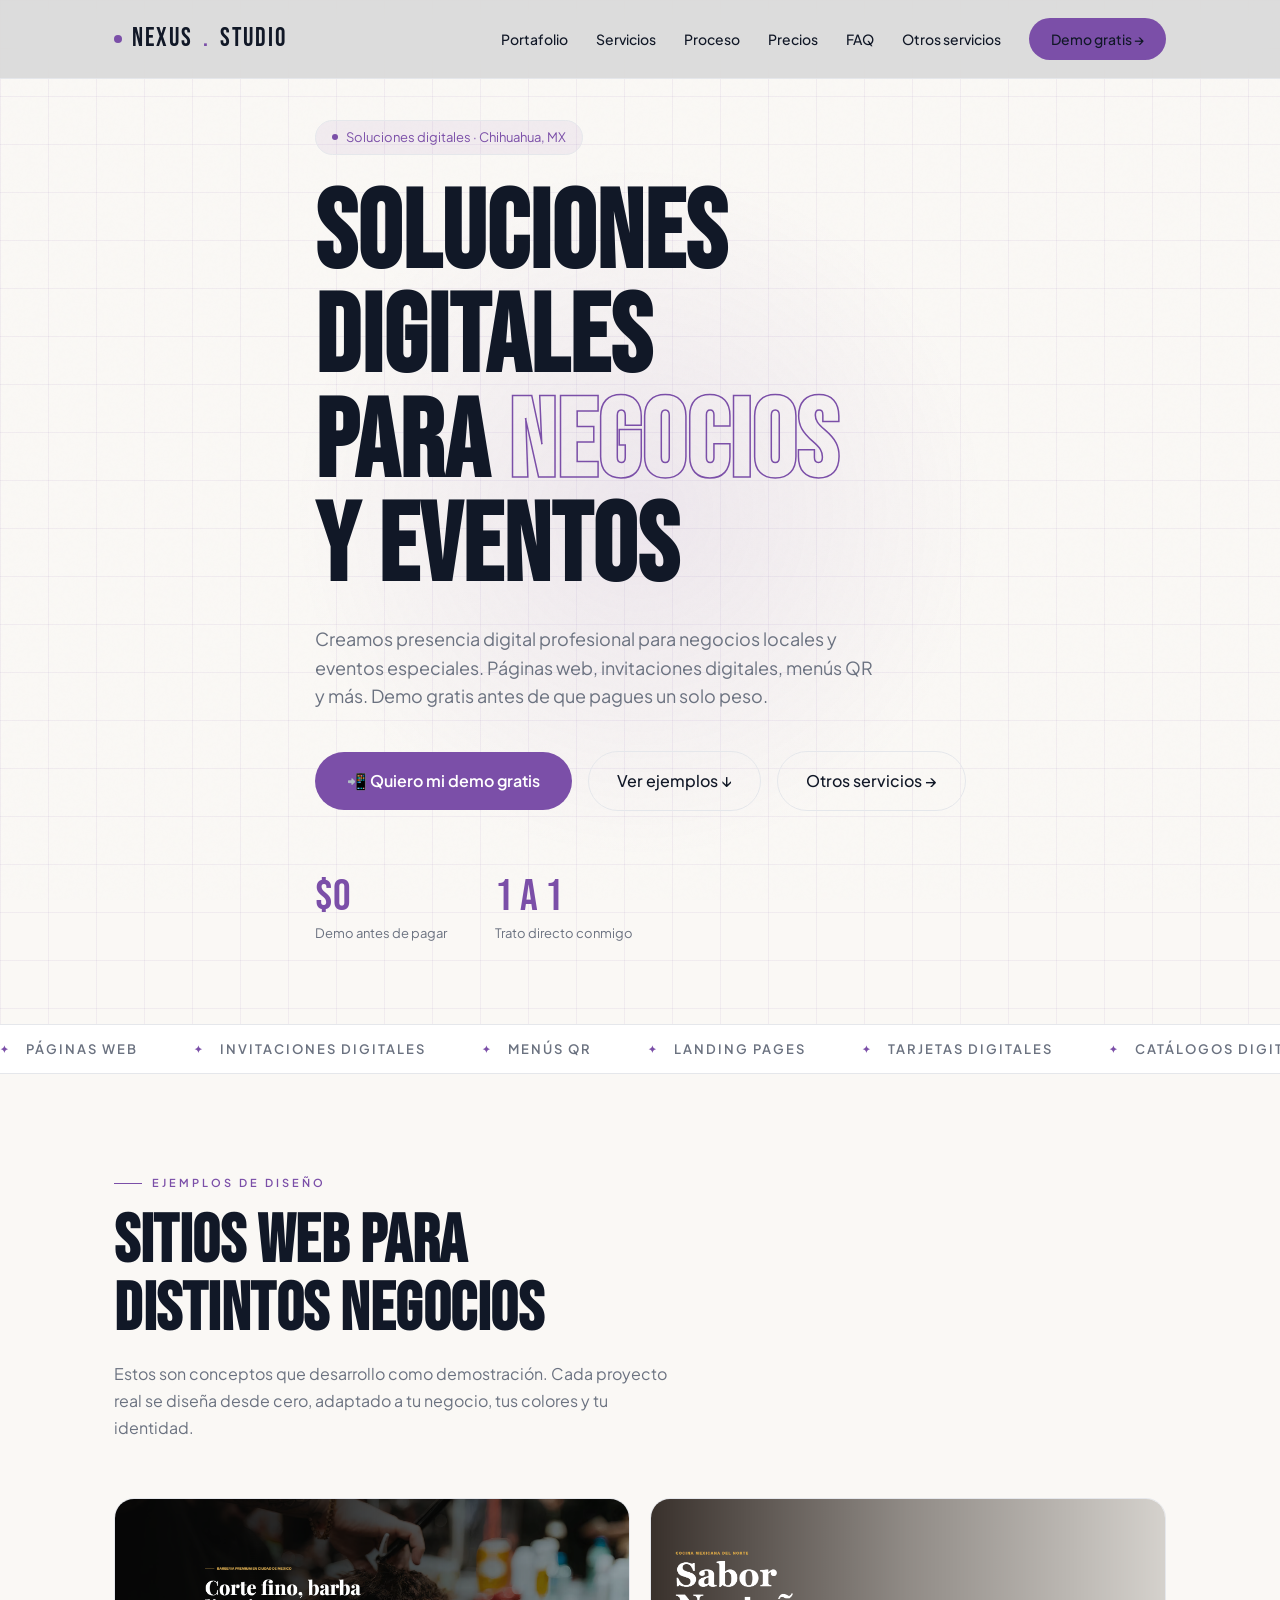
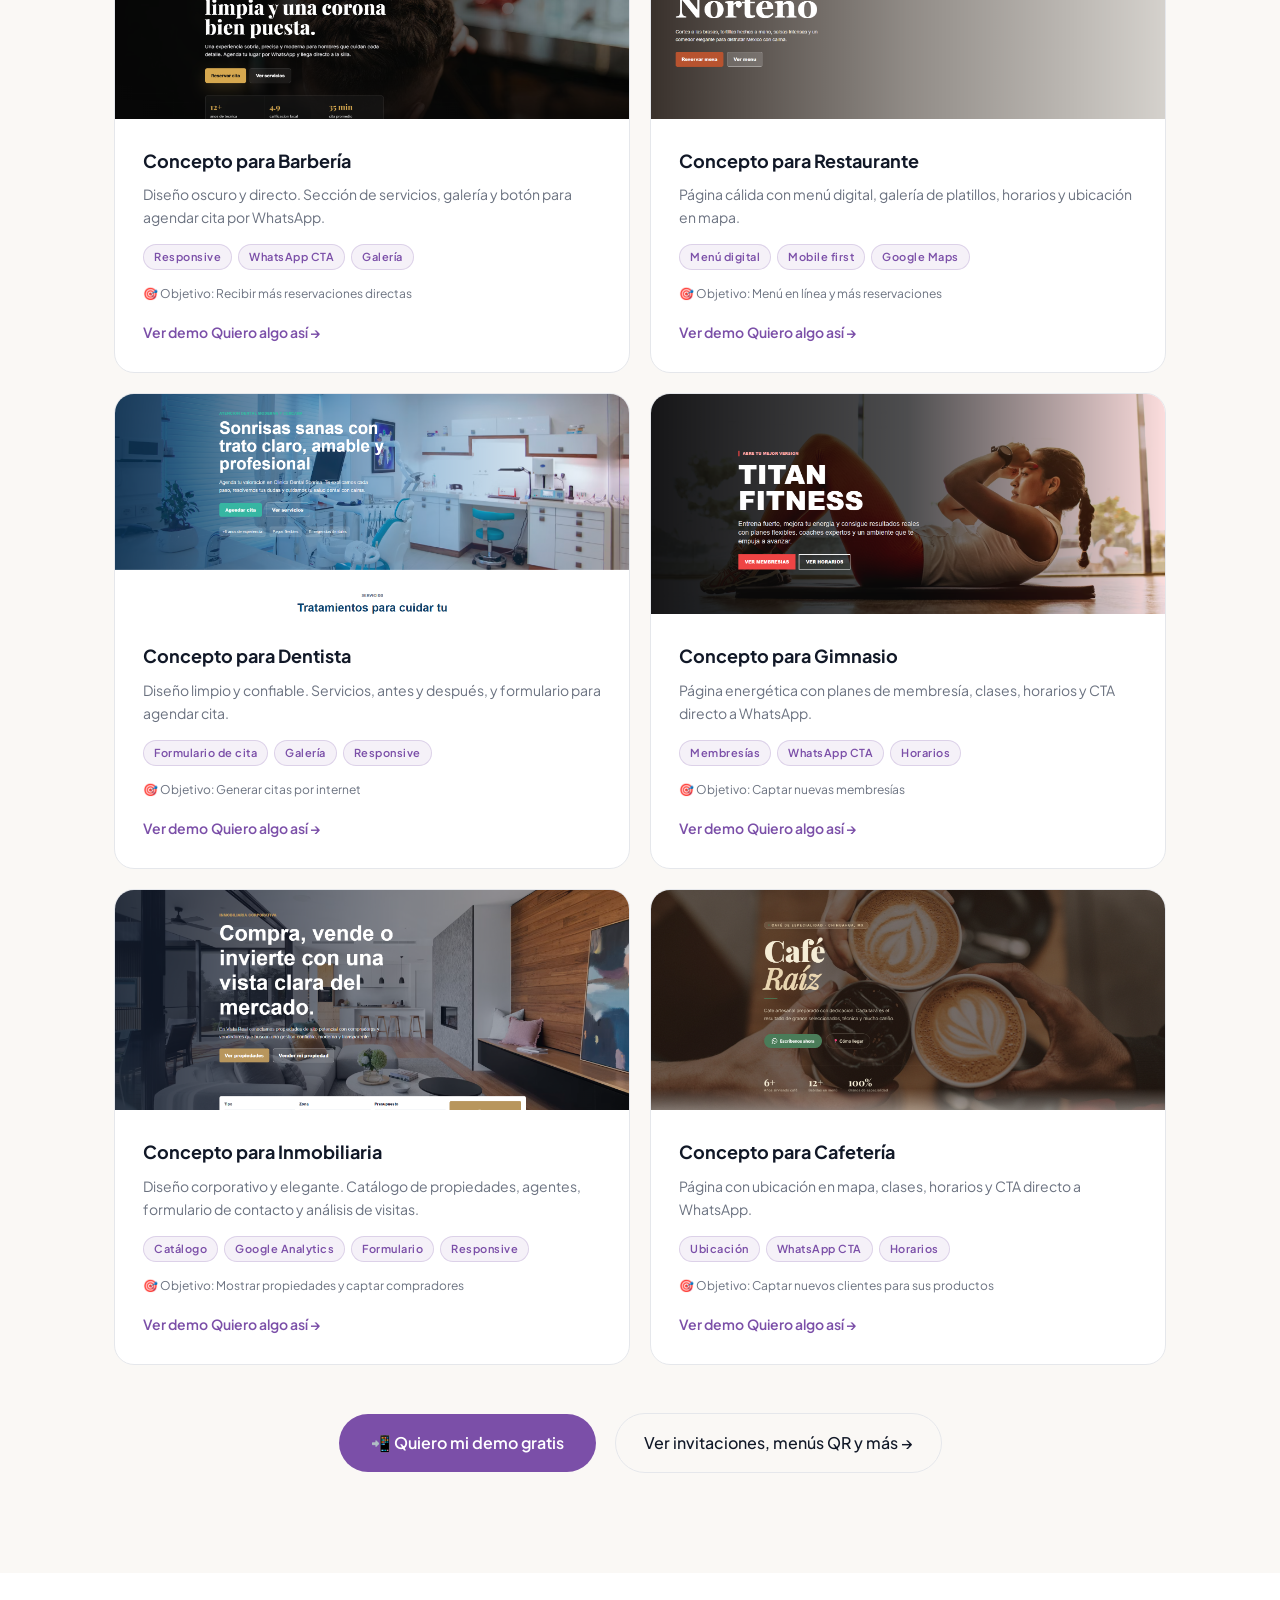
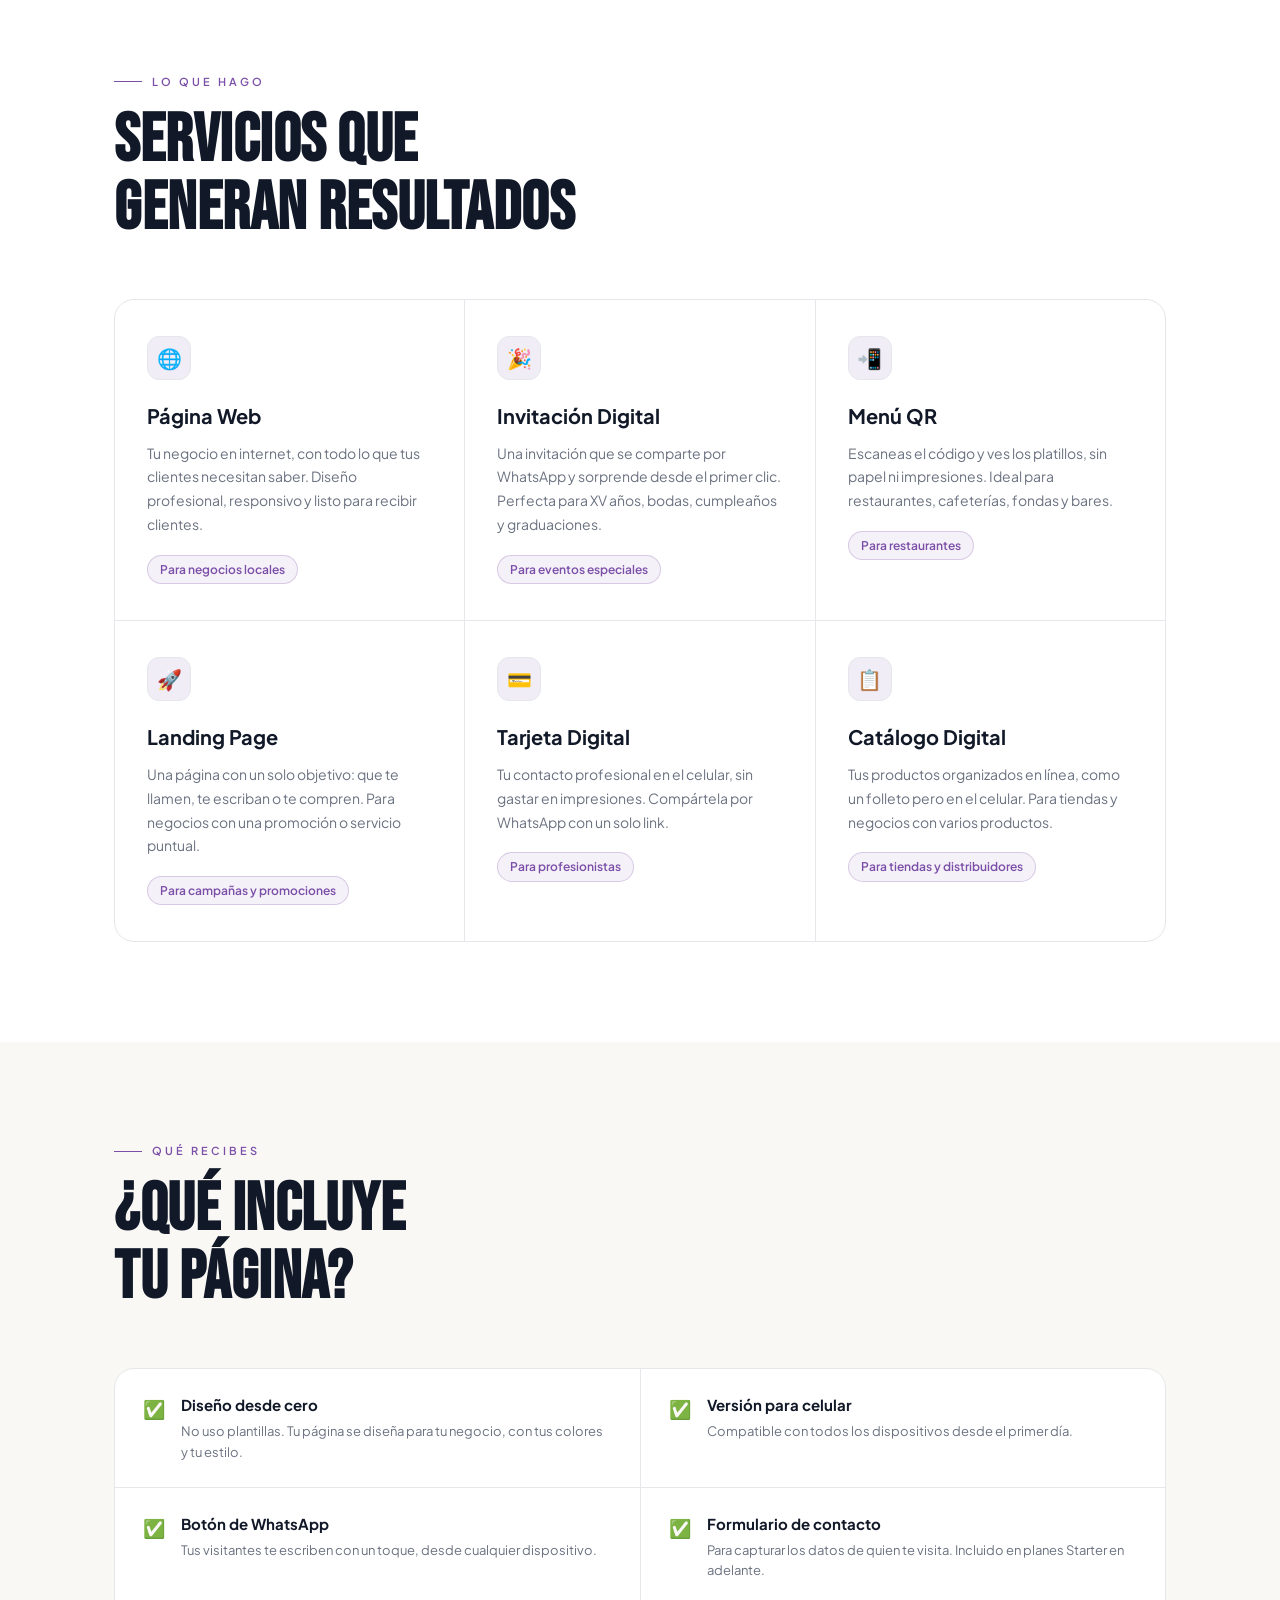
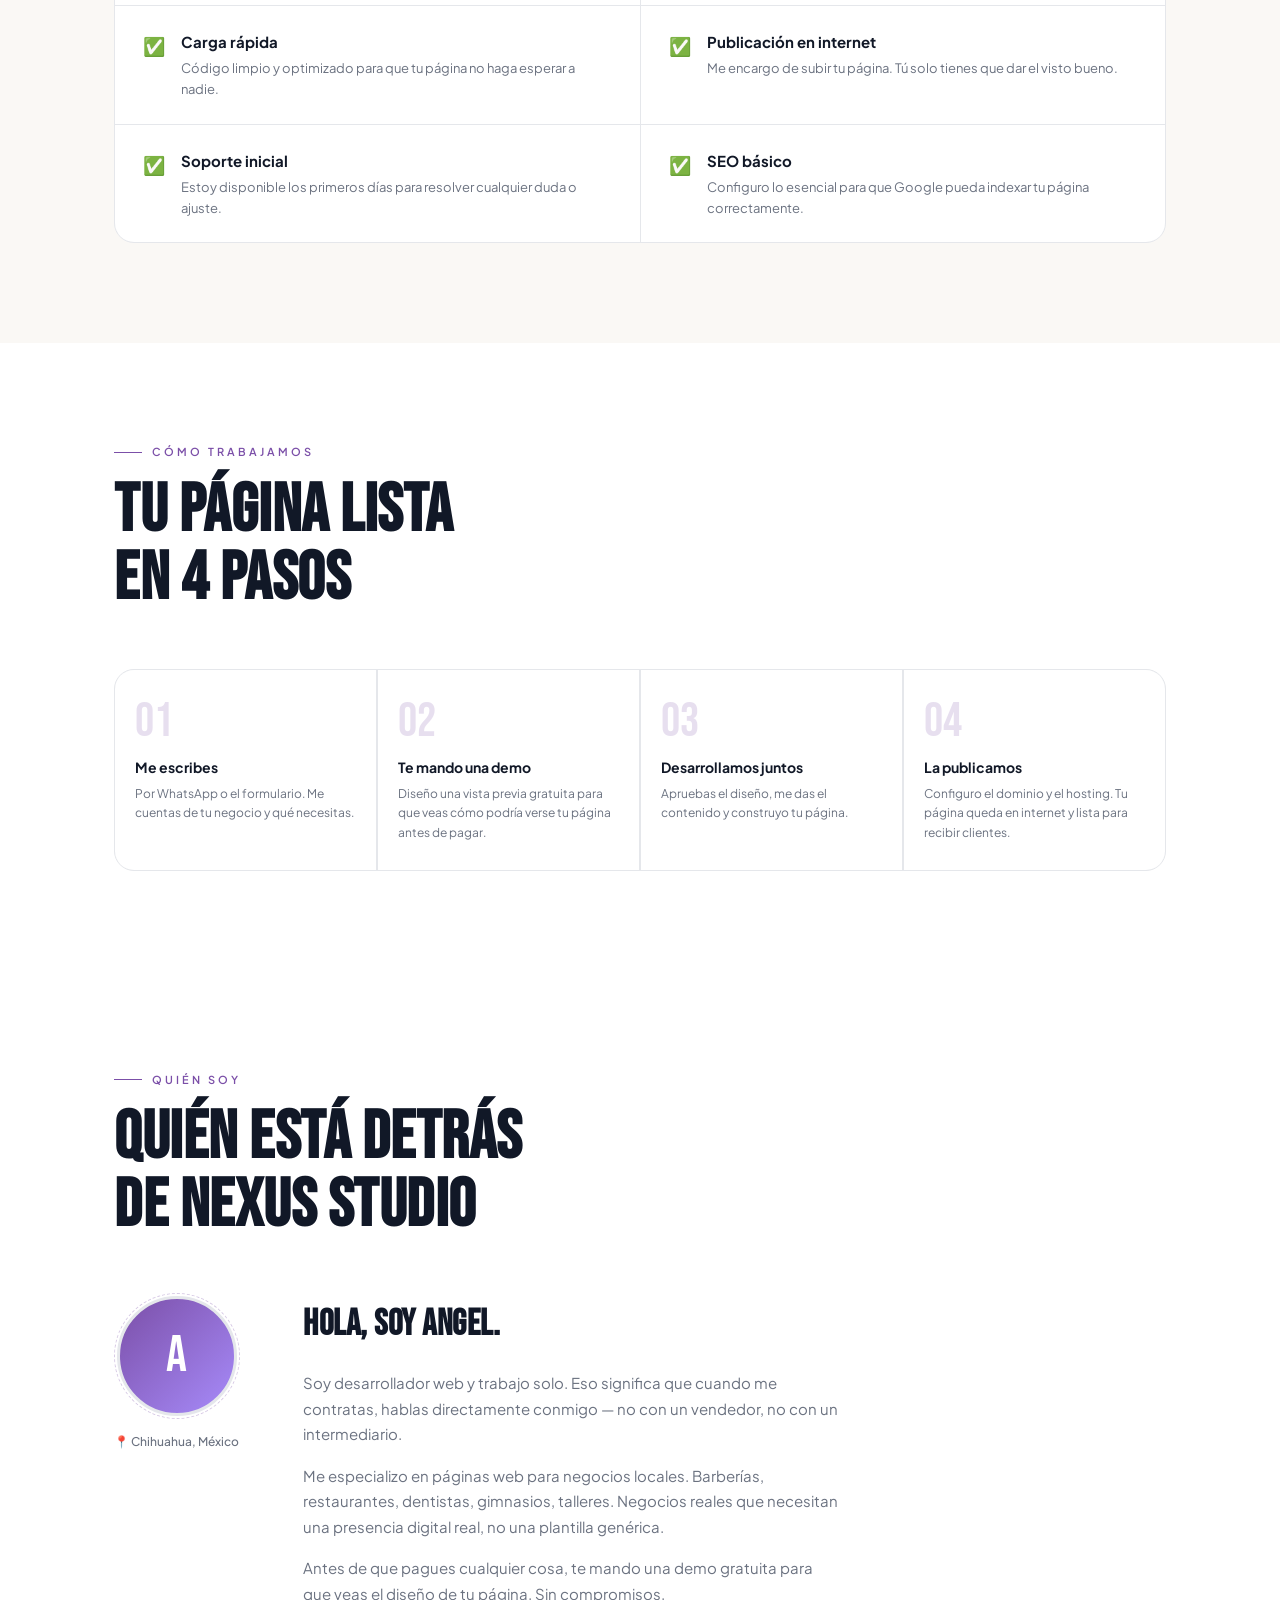
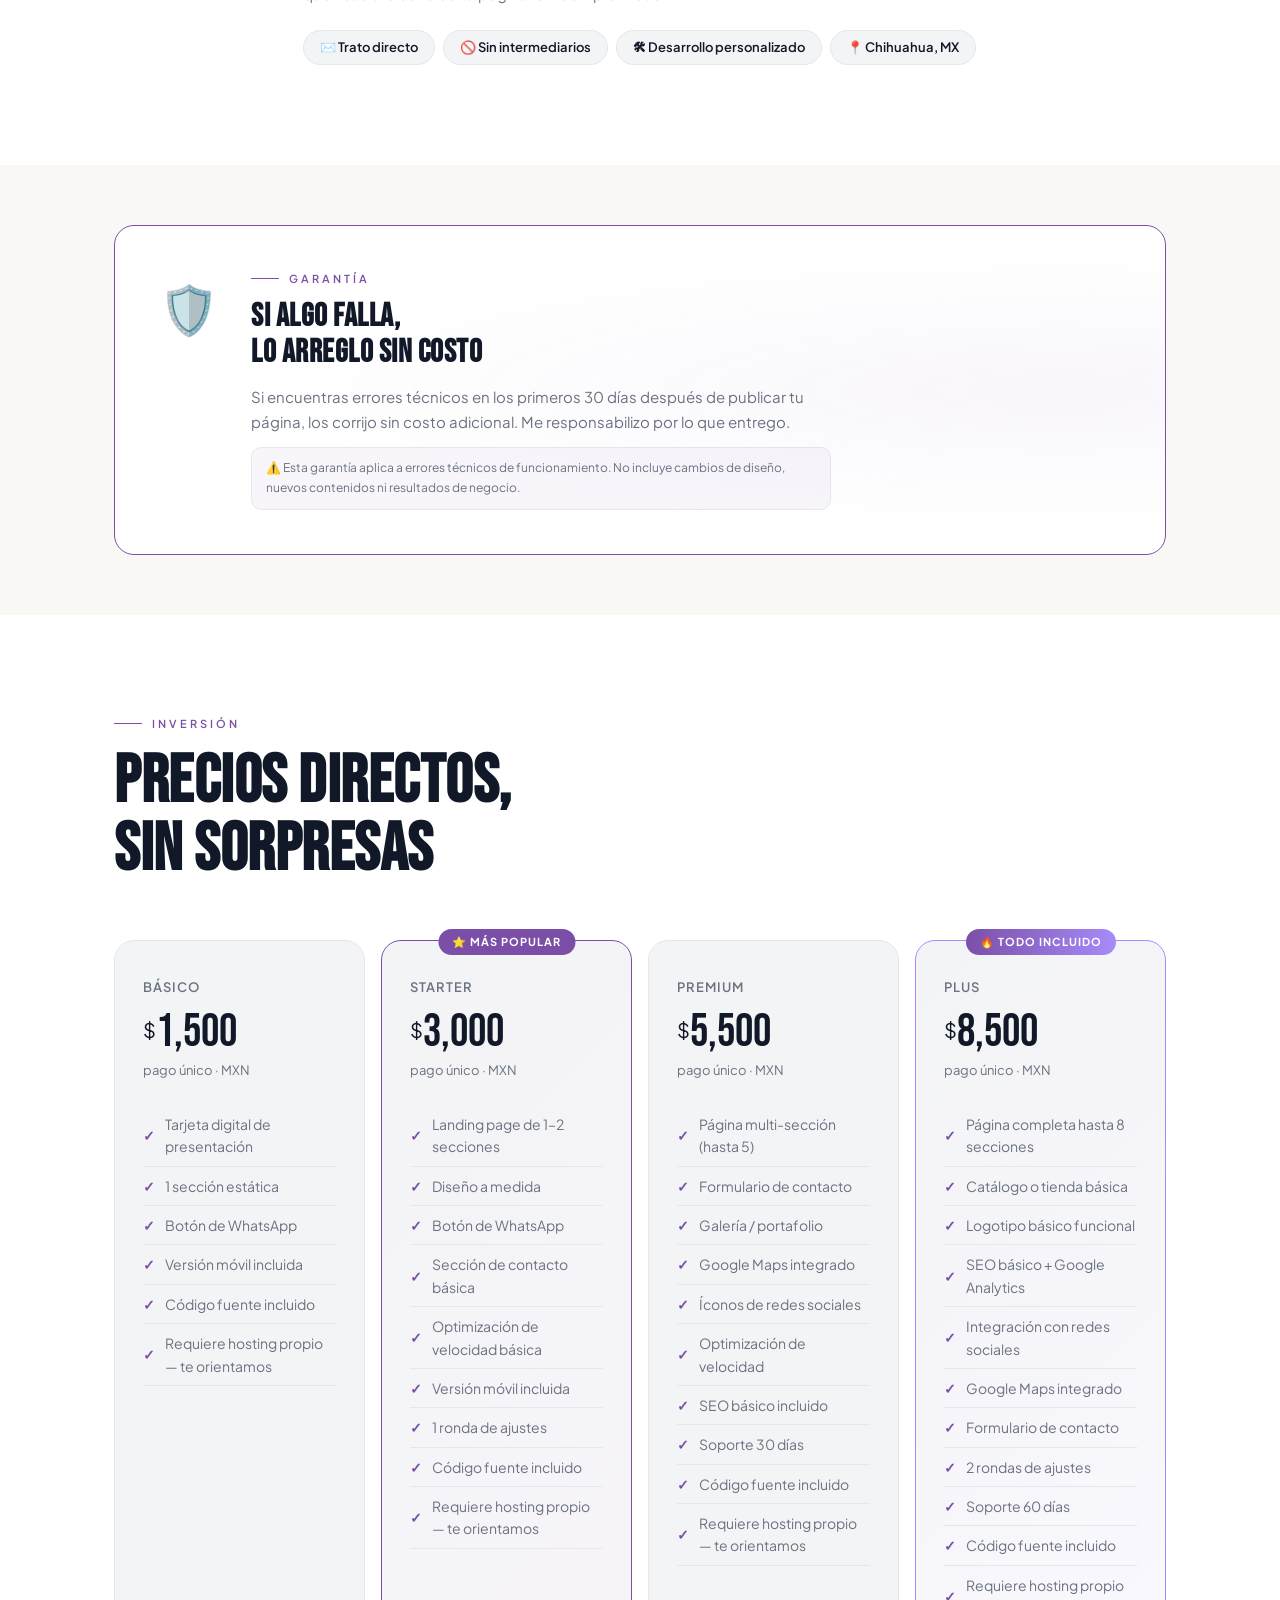
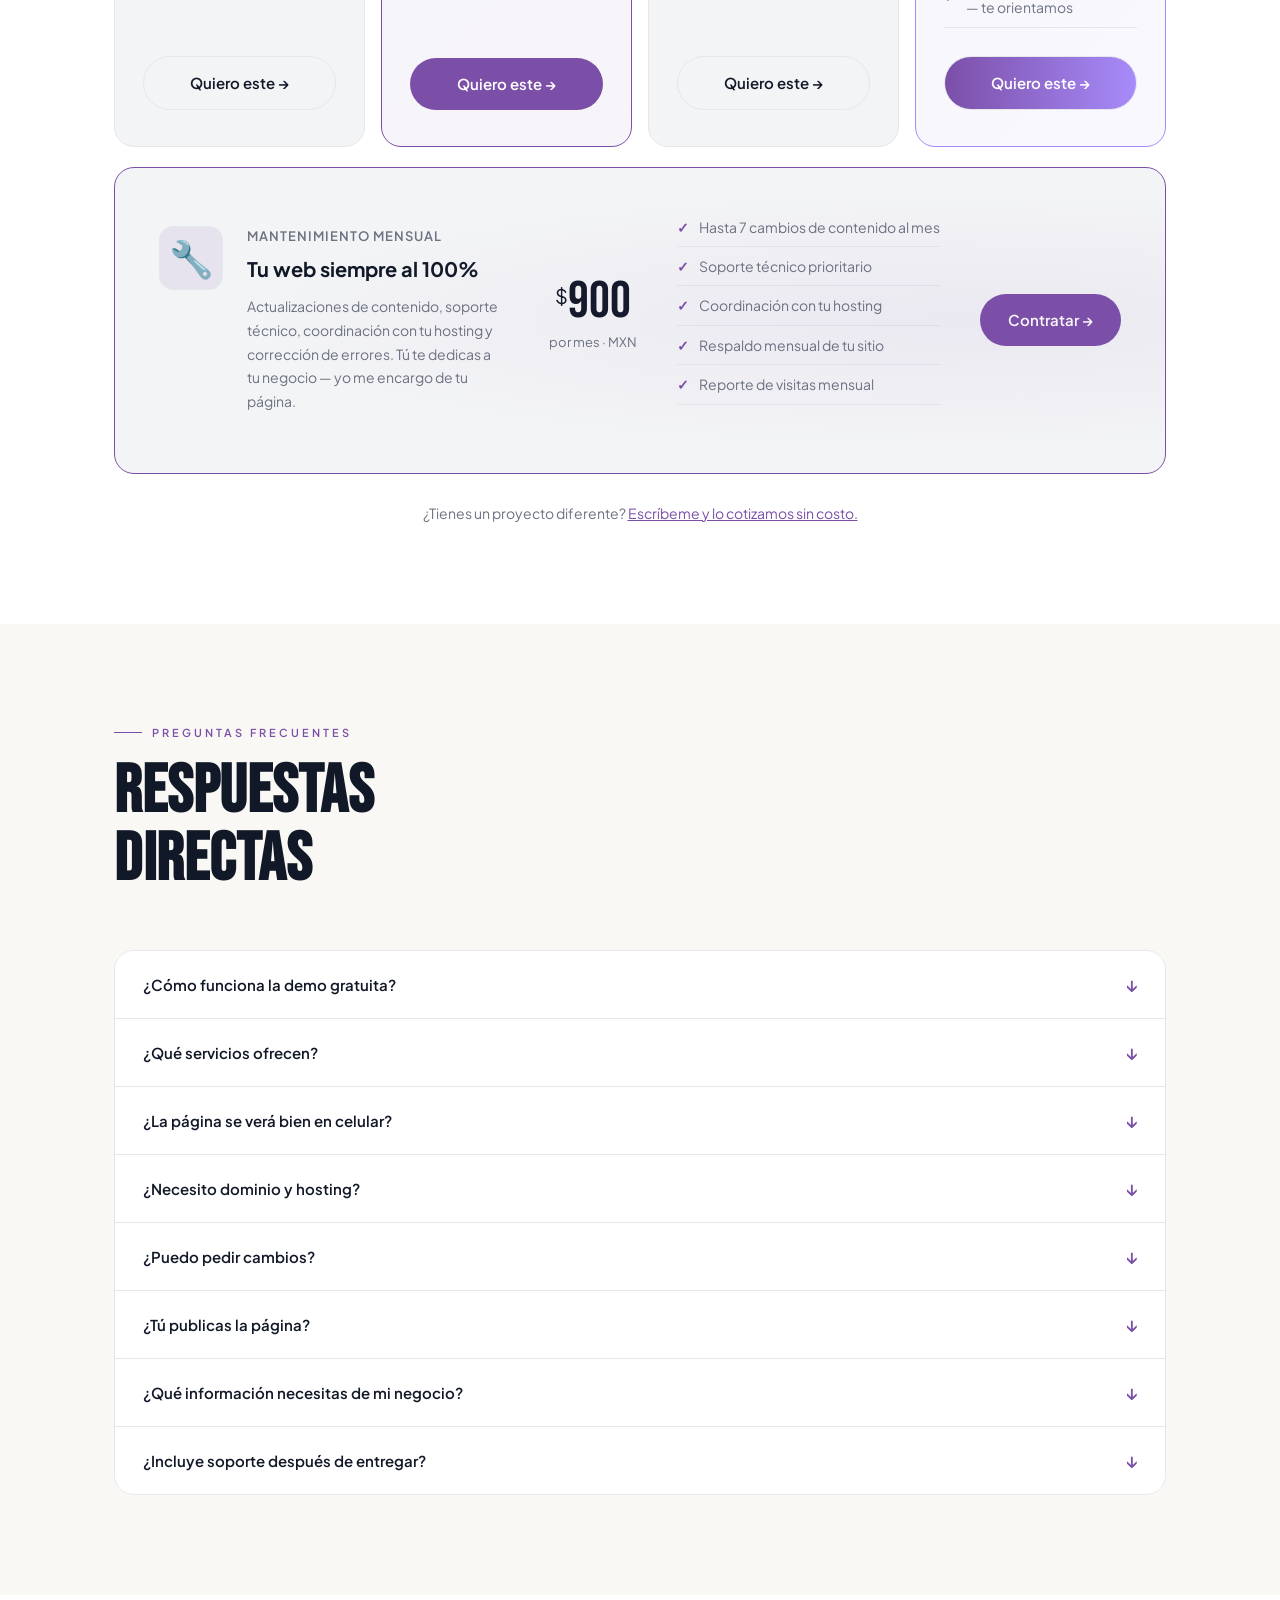
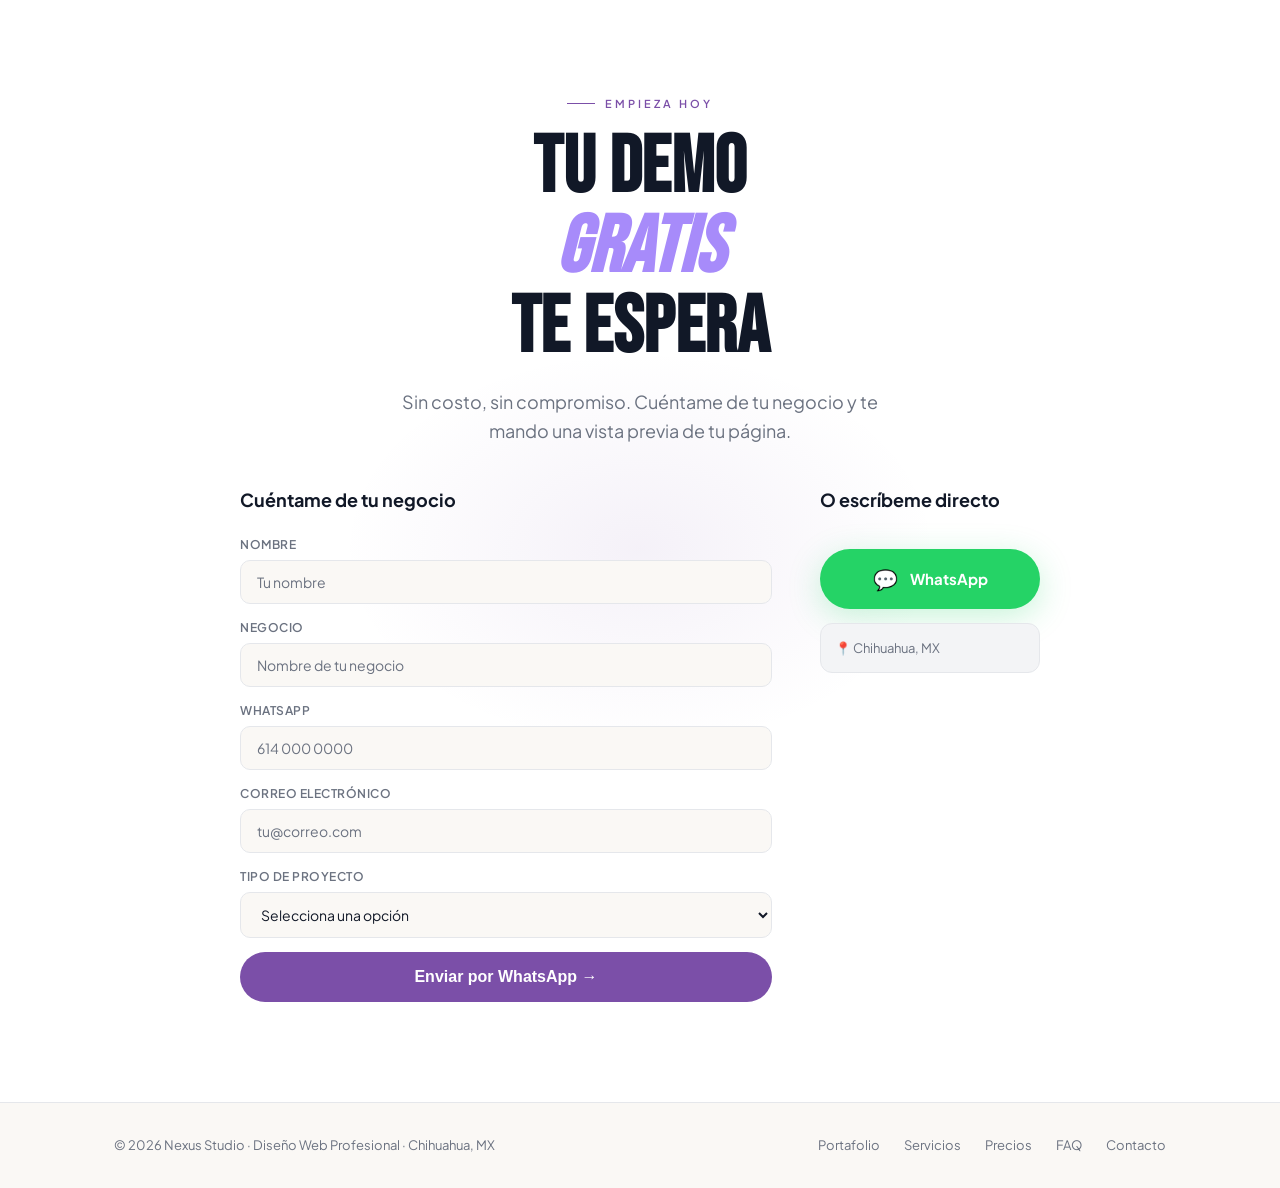
==== commit 4009401a: "Nueva demo a la página" ====
--- a/index.html
+++ b/index.html
@@ -1,703 +1,741 @@
 <!DOCTYPE html>
 <html lang="es">
+
 <head>
-  <meta charset="UTF-8"/>
-  <meta name="viewport" content="width=device-width, initial-scale=1.0"/>
+  <meta charset="UTF-8" />
+  <meta name="viewport" content="width=device-width, initial-scale=1.0" />
   <title>Nexus Studio | Páginas Web que Consiguen Clientes</title>
-  <link rel="preconnect" href="https://fonts.googleapis.com"/>
-  <link rel="preconnect" href="https://fonts.gstatic.com" crossorigin/>
-  <link href="https://fonts.googleapis.com/css2?family=Bebas+Neue&family=Plus+Jakarta+Sans:wght@300;400;500;600;700&display=swap" rel="stylesheet"/>
-  <link rel="stylesheet" href="style-NEXUS-STUDIO.css"/>
+  <link rel="preconnect" href="https://fonts.googleapis.com" />
+  <link rel="preconnect" href="https://fonts.gstatic.com" crossorigin />
+  <link
+    href="https://fonts.googleapis.com/css2?family=Bebas+Neue&family=Plus+Jakarta+Sans:wght@300;400;500;600;700&display=swap"
+    rel="stylesheet" />
+  <link rel="stylesheet" href="style-NEXUS-STUDIO.css" />
 </head>
+
 <body>
 
-<!-- NAV -->
-<nav>
-  <div class="container">
-    <a href="#hero" class="logo">
-      <span class="logo-dot"></span>
-      NEXUS<span style="color:var(--purple)">.</span>STUDIO
-    </a>
-    <div class="nav-links">
-      <a href="#portafolio">Portafolio</a>
-      <a href="#servicios">Servicios</a>
-      <a href="#proceso">Proceso</a>
-      <a href="#precios">Precios</a>
-      <a href="#faq">FAQ</a>
-      <a href="servicios/index.html">Otros servicios</a>
-      <a href="#contacto" class="nav-cta">Demo gratis →</a>
-    </div>
-    <button class="nav-toggle" id="navToggle" aria-label="Abrir menú">
-      <span></span><span></span><span></span>
-    </button>
+  <!-- NAV -->
+  <nav>
+    <div class="container">
+      <a href="#hero" class="logo">
+        <span class="logo-dot"></span>
+        NEXUS<span style="color:var(--purple)">.</span>STUDIO
+      </a>
+      <div class="nav-links">
+        <a href="#portafolio">Portafolio</a>
+        <a href="#servicios">Servicios</a>
+        <a href="#proceso">Proceso</a>
+        <a href="#precios">Precios</a>
+        <a href="#faq">FAQ</a>
+        <a href="servicios/index.html">Otros servicios</a>
+        <a href="#contacto" class="nav-cta">Demo gratis →</a>
+      </div>
+      <button class="nav-toggle" id="navToggle" aria-label="Abrir menú">
+        <span></span><span></span><span></span>
+      </button>
+    </div>
+    <div class="nav-mobile" id="navMobile">
+      <a href="#portafolio" class="nav-mobile-link">Portafolio</a>
+      <a href="#servicios" class="nav-mobile-link">Servicios</a>
+      <a href="#proceso" class="nav-mobile-link">Proceso</a>
+      <a href="#precios" class="nav-mobile-link">Precios</a>
+      <a href="#faq" class="nav-mobile-link">FAQ</a>
+      <a href="servicios/index.html" class="nav-mobile-link">Otros servicios</a>
+      <a href="#contacto" class="nav-mobile-link nav-mobile-cta">Demo gratis →</a>
+    </div>
+  </nav>
+
+
+  <section id="hero">
+    <div class="grid-bg"></div>
+    <div class="hero-glow"></div>
+    <div class="container">
+      <div class="hero-inner">
+        <div class="hero-badge"><span></span> Soluciones digitales · Chihuahua, MX</div>
+        <h1>SOLUCIONES<br />DIGITALES<br />PARA <em>NEGOCIOS</em><br />Y EVENTOS</h1>
+        <p class="hero-sub">Creamos presencia digital profesional para negocios locales y eventos especiales. Páginas
+          web, invitaciones digitales, menús QR y más. Demo gratis antes de que pagues un solo peso.</p>
+        <div class="hero-actions">
+          <a href="https://wa.me/526143771797?text=Hola%20Nexus%20Studio%2C%20quiero%20mi%20demo%20gratis%20%F0%9F%9A%80"
+            class="btn-primary" target="_blank">
+            📲 Quiero mi demo gratis
+          </a>
+          <a href="#portafolio" class="btn-ghost">Ver ejemplos ↓</a>
+          <a href="servicios/index.html" class="btn-ghost">Otros servicios →</a>
+        </div>
+        <div class="hero-stats">
+          <div>
+            <div class="stat-num">$0</div>
+            <div class="stat-label">Demo antes de pagar</div>
+          </div>
+          <div>
+            <div class="stat-num">1 a 1</div>
+            <div class="stat-label">Trato directo conmigo</div>
+          </div>
+        </div>
+      </div>
+    </div>
+  </section>
+
+  <!-- MARQUEE -->
+  <div class="marquee-wrap">
+    <div class="marquee-track">
+      <span>Páginas Web</span>
+      <span>Invitaciones Digitales</span>
+      <span>Menús QR</span>
+      <span>Landing Pages</span>
+      <span>Tarjetas Digitales</span>
+      <span>Catálogos Digitales</span>
+      <span>Páginas Web</span>
+      <span>Invitaciones Digitales</span>
+      <span>Menús QR</span>
+      <span>Landing Pages</span>
+      <span>Tarjetas Digitales</span>
+      <span>Catálogos Digitales</span>
+    </div>
   </div>
-  <div class="nav-mobile" id="navMobile">
-    <a href="#portafolio" class="nav-mobile-link">Portafolio</a>
-    <a href="#servicios" class="nav-mobile-link">Servicios</a>
-    <a href="#proceso" class="nav-mobile-link">Proceso</a>
-    <a href="#precios" class="nav-mobile-link">Precios</a>
-    <a href="#faq" class="nav-mobile-link">FAQ</a>
-    <a href="servicios/index.html" class="nav-mobile-link">Otros servicios</a>
-    <a href="#contacto" class="nav-mobile-link nav-mobile-cta">Demo gratis →</a>
-  </div>
-</nav>
-
-<!-- HERO -->
-<section id="hero">
-  <div class="grid-bg"></div>
-  <div class="hero-glow"></div>
-  <div class="container">
-    <div class="hero-inner">
-      <div class="hero-badge"><span></span> Soluciones digitales · Chihuahua, MX</div>
-      <h1>SOLUCIONES<br/>DIGITALES<br/>PARA <em>NEGOCIOS</em><br/>Y EVENTOS</h1>
-      <p class="hero-sub">Creamos presencia digital profesional para negocios locales y eventos especiales. Páginas web, invitaciones digitales, menús QR y más. Demo gratis antes de que pagues un solo peso.</p>
-      <div class="hero-actions">
-        <a href="https://wa.me/526143771797?text=Hola%20Nexus%20Studio%2C%20quiero%20mi%20demo%20gratis%20%F0%9F%9A%80" class="btn-primary" target="_blank">
+
+  <!-- PORTAFOLIO -->
+  <section id="portafolio">
+    <div class="container">
+      <div class="reveal">
+        <div class="section-label">Ejemplos de diseño</div>
+        <h2>SITIOS WEB PARA<br />DISTINTOS NEGOCIOS</h2>
+        <p class="section-intro">Estos son conceptos que desarrollo como demostración. Cada proyecto real se diseña
+          desde cero, adaptado a tu negocio, tus colores y tu identidad.</p>
+      </div>
+      <div class="portfolio-grid reveal">
+
+        <div class="portfolio-card">
+          <div class="portfolio-preview">
+            <img src="img/img-barberia.png" alt="Demo Barbería" class="portfolio-image">
+          </div>
+          <div class="portfolio-info">
+            <h3>Concepto para Barbería</h3>
+            <p>Diseño oscuro y directo. Sección de servicios, galería y botón para agendar cita por WhatsApp.</p>
+            <div class="portfolio-tags">
+              <span>Responsive</span><span>WhatsApp CTA</span><span>Galería</span>
+            </div>
+            <div class="portfolio-objective">🎯 Objetivo: Recibir más reservaciones directas</div>
+            <a href="demos/barberia/index.html" target="_blank" class="portfolio-demo"> Ver demo </a>
+            <a href="#contacto" class="portfolio-cta">Quiero algo así →</a>
+          </div>
+        </div>
+
+        <div class="portfolio-card">
+          <div class="portfolio-preview">
+            <img src="img/img-restaurante.png" alt="Demo Restaurante" class="portfolio-image">
+          </div>
+          <div class="portfolio-info">
+            <h3>Concepto para Restaurante</h3>
+            <p>Página cálida con menú digital, galería de platillos, horarios y ubicación en mapa.</p>
+            <div class="portfolio-tags">
+              <span>Menú digital</span><span>Mobile first</span><span>Google Maps</span>
+            </div>
+            <div class="portfolio-objective">🎯 Objetivo: Menú en línea y más reservaciones</div>
+            <a href="demos/restaurante/index.html" target="_blank" class="portfolio-demo"> Ver demo </a>
+            <a href="#contacto" class="portfolio-cta">Quiero algo así →</a>
+          </div>
+        </div>
+
+        <div class="portfolio-card">
+          <div class="portfolio-preview">
+            <img src="img/img-clinicaden.png" alt="Demo Clinica" class="portfolio-image">
+          </div>
+          <div class="portfolio-info">
+            <h3>Concepto para Dentista</h3>
+            <p>Diseño limpio y confiable. Servicios, antes y después, y formulario para agendar cita.</p>
+            <div class="portfolio-tags">
+              <span>Formulario de cita</span><span>Galería</span><span>Responsive</span>
+            </div>
+            <div class="portfolio-objective">🎯 Objetivo: Generar citas por internet</div>
+            <a href="demos/dentista/index.html" target="_blank" class="portfolio-demo"> Ver demo </a>
+            <a href="#contacto" class="portfolio-cta">Quiero algo así →</a>
+          </div>
+        </div>
+
+        <div class="portfolio-card">
+          <div class="portfolio-preview">
+            <img src="img/img-gimnasio.png" alt="Demo Gimnasio" class="portfolio-image">
+          </div>
+          <div class="portfolio-info">
+            <h3>Concepto para Gimnasio</h3>
+            <p>Página energética con planes de membresía, clases, horarios y CTA directo a WhatsApp.</p>
+            <div class="portfolio-tags">
+              <span>Membresías</span><span>WhatsApp CTA</span><span>Horarios</span>
+            </div>
+            <div class="portfolio-objective">🎯 Objetivo: Captar nuevas membresías</div>
+            <a href="demos/gimnasio/index.html" target="_blank" class="portfolio-demo"> Ver demo </a>
+            <a href="#contacto" class="portfolio-cta">Quiero algo así →</a>
+          </div>
+        </div>
+
+        <div class="portfolio-card">
+          <div class="portfolio-preview">
+            <img src="img/img-inmobiliaria.png" alt="Demo Inmobiliaria" class="portfolio-image">
+          </div>
+          <div class="portfolio-info">
+            <h3>Concepto para Inmobiliaria</h3>
+            <p>Diseño corporativo y elegante. Catálogo de propiedades, agentes, formulario de contacto y análisis de
+              visitas.</p>
+            <div class="portfolio-tags">
+              <span>Catálogo</span><span>Google Analytics</span><span>Formulario</span><span>Responsive</span>
+            </div>
+            <div class="portfolio-objective">🎯 Objetivo: Mostrar propiedades y captar compradores</div>
+            <a href="demos/inmobiliaria/index.html" target="_blank" class="portfolio-demo"> Ver demo </a>
+            <a href="#contacto" class="portfolio-cta">Quiero algo así →</a>
+          </div>
+        </div>
+
+        <div class="portfolio-card">
+          <div class="portfolio-preview">
+            <img src="img/img-cafeteria.png" alt="Demo Cafetería" class="portfolio-image">
+          </div>
+          <div class="portfolio-info">
+            <h3>Concepto para Cafetería</h3>
+            <p>Página con ubicación en mapa, clases, horarios y CTA directo a WhatsApp.</p>
+            <div class="portfolio-tags">
+              <span>Ubicación</span><span>WhatsApp CTA</span><span>Horarios</span>
+            </div>
+            <div class="portfolio-objective">🎯 Objetivo: Captar nuevos clientes para sus productos</div>
+            <a href="demos/cafeteria/index.html" target="_blank" class="portfolio-demo"> Ver demo </a>
+            <a href="#contacto" class="portfolio-cta">Quiero algo así →</a>
+          </div>
+        </div>
+
+      </div>
+      <div class="reveal" style="text-align:center; margin-top:48px;">
+        <a href="https://wa.me/526143771797?text=Hola%20Nexus%20Studio%2C%20vi%20el%20portafolio%20y%20quiero%20mi%20demo%20gratis"
+          class="btn-primary" target="_blank">
           📲 Quiero mi demo gratis
         </a>
-        <a href="#portafolio" class="btn-ghost">Ver ejemplos ↓</a>
-        <a href="servicios/index.html" class="btn-ghost">Otros servicios →</a>
-      </div>
-      <div class="hero-stats">
-        <div>
-          <div class="stat-num">$0</div>
-          <div class="stat-label">Demo antes de pagar</div>
-        </div>
-        <div>
-          <div class="stat-num">1 a 1</div>
-          <div class="stat-label">Trato directo conmigo</div>
-        </div>
-      </div>
-    </div>
-  </div>
-</section>
-
-<!-- MARQUEE -->
-<div class="marquee-wrap">
-  <div class="marquee-track">
-    <span>Páginas Web</span>
-    <span>Invitaciones Digitales</span>
-    <span>Menús QR</span>
-    <span>Landing Pages</span>
-    <span>Tarjetas Digitales</span>
-    <span>Catálogos Digitales</span>
-    <span>Páginas Web</span>
-    <span>Invitaciones Digitales</span>
-    <span>Menús QR</span>
-    <span>Landing Pages</span>
-    <span>Tarjetas Digitales</span>
-    <span>Catálogos Digitales</span>
-  </div>
-</div>
-
-<!-- PORTAFOLIO -->
-<section id="portafolio">
-  <div class="container">
-    <div class="reveal">
-      <div class="section-label">Ejemplos de diseño</div>
-      <h2>SITIOS WEB PARA<br/>DISTINTOS NEGOCIOS</h2>
-      <p class="section-intro">Estos son conceptos que desarrollo como demostración. Cada proyecto real se diseña desde cero, adaptado a tu negocio, tus colores y tu identidad.</p>
-    </div>
-    <div class="portfolio-grid reveal">
-
-      <div class="portfolio-card">
-        <div class="portfolio-preview">
-            <img
-            src="img/img-barberia.png"
-            alt="Demo Barbería"
-            class="portfolio-image"
-            >
-          </div>
-        <div class="portfolio-info">
-          <h3>Concepto para Barbería</h3>
-          <p>Diseño oscuro y directo. Sección de servicios, galería y botón para agendar cita por WhatsApp.</p>
-          <div class="portfolio-tags">
-            <span>Responsive</span><span>WhatsApp CTA</span><span>Galería</span>
-          </div>
-          <div class="portfolio-objective">🎯 Objetivo: Recibir más reservaciones directas</div>
-          <a href="demos/barberia/index.html" target="_blank" class="portfolio-demo"> Ver demo </a>
-          <a href="#contacto" class="portfolio-cta">Quiero algo así →</a>
-        </div>
-      </div>
-
-      <div class="portfolio-card">
-        <div class="portfolio-preview">
-            <img
-            src="img/img-restaurante.png"
-            alt="Demo Restaurante"
-            class="portfolio-image"
-            >
-          </div>
-        <div class="portfolio-info">
-          <h3>Concepto para Restaurante</h3>
-          <p>Página cálida con menú digital, galería de platillos, horarios y ubicación en mapa.</p>
-          <div class="portfolio-tags">
-            <span>Menú digital</span><span>Mobile first</span><span>Google Maps</span>
-          </div>
-          <div class="portfolio-objective">🎯 Objetivo: Menú en línea y más reservaciones</div>
-          <a href="demos/restaurante/index.html" target="_blank" class="portfolio-demo"> Ver demo </a>
-          <a href="#contacto" class="portfolio-cta">Quiero algo así →</a>
-        </div>
-      </div>
-
-      <div class="portfolio-card">
-        <div class="portfolio-preview">
-            <img
-            src="img/img-clinicaden.png"
-            alt="Demo Clinica"
-            class="portfolio-image"
-            >
-          </div>
-        <div class="portfolio-info">
-          <h3>Concepto para Dentista</h3>
-          <p>Diseño limpio y confiable. Servicios, antes y después, y formulario para agendar cita.</p>
-          <div class="portfolio-tags">
-            <span>Formulario de cita</span><span>Galería</span><span>Responsive</span>
-          </div>
-          <div class="portfolio-objective">🎯 Objetivo: Generar citas por internet</div>
-          <a href="demos/dentista/index.html" target="_blank" class="portfolio-demo"> Ver demo </a>
-          <a href="#contacto" class="portfolio-cta">Quiero algo así →</a>
-        </div>
-      </div>
-
-      <div class="portfolio-card">
-        <div class="portfolio-preview">
-            <img
-            src="img/img-gimnasio.png"
-            alt="Demo Gimnasio"
-            class="portfolio-image"
-            >
-          </div>
-        <div class="portfolio-info">
-          <h3>Concepto para Gimnasio</h3>
-          <p>Página energética con planes de membresía, clases, horarios y CTA directo a WhatsApp.</p>
-          <div class="portfolio-tags">
-            <span>Membresías</span><span>WhatsApp CTA</span><span>Horarios</span>
-          </div>
-          <div class="portfolio-objective">🎯 Objetivo: Captar nuevas membresías</div>
-          <a href="demos/gimnasio/index.html" target="_blank" class="portfolio-demo"> Ver demo </a>
-          <a href="#contacto" class="portfolio-cta">Quiero algo así →</a>
-        </div>
-      </div>
-
-      <div class="portfolio-card portfolio-card--wide">
-        <div class="portfolio-preview">
-            <img
-            src="img/img-inmobiliaria.png"
-            alt="Demo Inmobiliaria"
-            class="portfolio-image"
-            >
-          </div>
-        <div class="portfolio-info">
-          <h3>Concepto para Inmobiliaria</h3>
-          <p>Diseño corporativo y elegante. Catálogo de propiedades, agentes, formulario de contacto y análisis de visitas.</p>
-          <div class="portfolio-tags">
-            <span>Catálogo</span><span>Google Analytics</span><span>Formulario</span><span>Responsive</span>
-          </div>
-          <div class="portfolio-objective">🎯 Objetivo: Mostrar propiedades y captar compradores</div>
-          <a href="demos/inmobiliaria/index.html" target="_blank" class="portfolio-demo"> Ver demo </a>
-          <a href="#contacto" class="portfolio-cta">Quiero algo así →</a>
-        </div>
-      </div>
-
-    </div>
-    <div class="reveal" style="text-align:center; margin-top:48px;">
-      <a href="https://wa.me/526143771797?text=Hola%20Nexus%20Studio%2C%20vi%20el%20portafolio%20y%20quiero%20mi%20demo%20gratis" class="btn-primary" target="_blank">
-        📲 Quiero mi demo gratis
-      </a>
-      <a href="servicios/index.html" class="btn-ghost" style="margin-left:16px;">
-        Ver invitaciones, menús QR y más →
-      </a>
-    </div>
-  </div>
-</section>
-
-<!-- SERVICIOS -->
-<section id="servicios">
-  <div class="container">
-    <div class="reveal">
-      <div class="section-label">Lo que hago</div>
-      <h2>SERVICIOS QUE<br/>GENERAN RESULTADOS</h2>
-    </div>
-    <div class="services-grid reveal">
-      <div class="service-card">
-        <div class="service-icon">🌐</div>
-        <h3>Página Web</h3>
-        <p>Tu negocio en internet, con todo lo que tus clientes necesitan saber. Diseño profesional, responsivo y listo para recibir clientes.</p>
-        <span class="service-tag">Para negocios locales</span>
-      </div>
-      <div class="service-card">
-        <div class="service-icon">🎉</div>
-        <h3>Invitación Digital</h3>
-        <p>Una invitación que se comparte por WhatsApp y sorprende desde el primer clic. Perfecta para XV años, bodas, cumpleaños y graduaciones.</p>
-        <span class="service-tag">Para eventos especiales</span>
-      </div>
-      <div class="service-card">
-        <div class="service-icon">📲</div>
-        <h3>Menú QR</h3>
-        <p>Escaneas el código y ves los platillos, sin papel ni impresiones. Ideal para restaurantes, cafeterías, fondas y bares.</p>
-        <span class="service-tag">Para restaurantes</span>
-      </div>
-      <div class="service-card">
-        <div class="service-icon">🚀</div>
-        <h3>Landing Page</h3>
-        <p>Una página con un solo objetivo: que te llamen, te escriban o te compren. Para negocios con una promoción o servicio puntual.</p>
-        <span class="service-tag">Para campañas y promociones</span>
-      </div>
-      <div class="service-card">
-        <div class="service-icon">💳</div>
-        <h3>Tarjeta Digital</h3>
-        <p>Tu contacto profesional en el celular, sin gastar en impresiones. Compártela por WhatsApp con un solo link.</p>
-        <span class="service-tag">Para profesionistas</span>
-      </div>
-      <div class="service-card">
-        <div class="service-icon">📋</div>
-        <h3>Catálogo Digital</h3>
-        <p>Tus productos organizados en línea, como un folleto pero en el celular. Para tiendas y negocios con varios productos.</p>
-        <span class="service-tag">Para tiendas y distribuidores</span>
-      </div>
-    </div>
-  </div>
-</section>
-
-<!-- ¿QUÉ INCLUYE TU PÁGINA? -->
-<section id="incluye">
-  <div class="container">
-    <div class="reveal">
-      <div class="section-label">Qué recibes</div>
-      <h2>¿QUÉ INCLUYE<br/>TU PÁGINA?</h2>
-    </div>
-    <div class="includes-grid reveal">
-      <div class="include-item">
-        <span class="include-check">✅</span>
-        <div>
-          <h4>Diseño desde cero</h4>
-          <p>No uso plantillas. Tu página se diseña para tu negocio, con tus colores y tu estilo.</p>
-        </div>
-      </div>
-      <div class="include-item">
-        <span class="include-check">✅</span>
-        <div>
-          <h4>Versión para celular</h4>
-          <p>Compatible con todos los dispositivos desde el primer día.</p>
-        </div>
-      </div>
-      <div class="include-item">
-        <span class="include-check">✅</span>
-        <div>
-          <h4>Botón de WhatsApp</h4>
-          <p>Tus visitantes te escriben con un toque, desde cualquier dispositivo.</p>
-        </div>
-      </div>
-      <div class="include-item">
-        <span class="include-check">✅</span>
-        <div>
-          <h4>Formulario de contacto</h4>
-          <p>Para capturar los datos de quien te visita. Incluido en planes Starter en adelante.</p>
-        </div>
-      </div>
-      <div class="include-item">
-        <span class="include-check">✅</span>
-        <div>
-          <h4>Carga rápida</h4>
-          <p>Código limpio y optimizado para que tu página no haga esperar a nadie.</p>
-        </div>
-      </div>
-      <div class="include-item">
-        <span class="include-check">✅</span>
-        <div>
-          <h4>Publicación en internet</h4>
-          <p>Me encargo de subir tu página. Tú solo tienes que dar el visto bueno.</p>
-        </div>
-      </div>
-      <div class="include-item">
-        <span class="include-check">✅</span>
-        <div>
-          <h4>Soporte inicial</h4>
-          <p>Estoy disponible los primeros días para resolver cualquier duda o ajuste.</p>
-        </div>
-      </div>
-      <div class="include-item">
-        <span class="include-check">✅</span>
-        <div>
-          <h4>SEO básico</h4>
-          <p>Configuro lo esencial para que Google pueda indexar tu página correctamente.</p>
-        </div>
-      </div>
-    </div>
-  </div>
-</section>
-
-<!-- PROCESO -->
-<section id="proceso">
-  <div class="container">
-    <div class="reveal">
-      <div class="section-label">Cómo trabajamos</div>
-      <h2>TU PÁGINA LISTA<br/>EN 4 PASOS</h2>
-    </div>
-    <div class="process-steps process-steps--4 reveal">
-      <div class="step">
-        <div class="step-num">01</div>
-        <h4>Me escribes</h4>
-        <p>Por WhatsApp o el formulario. Me cuentas de tu negocio y qué necesitas.</p>
-      </div>
-      <div class="step">
-        <div class="step-num">02</div>
-        <h4>Te mando una demo</h4>
-        <p>Diseño una vista previa gratuita para que veas cómo podría verse tu página antes de pagar.</p>
-      </div>
-      <div class="step">
-        <div class="step-num">03</div>
-        <h4>Desarrollamos juntos</h4>
-        <p>Apruebas el diseño, me das el contenido y construyo tu página.</p>
-      </div>
-      <div class="step">
-        <div class="step-num">04</div>
-        <h4>La publicamos</h4>
-        <p>Configuro el dominio y el hosting. Tu página queda en internet y lista para recibir clientes.</p>
-      </div>
-    </div>
-  </div>
-</section>
-
-<!-- QUIÉN ESTÁ DETRÁS -->
-<section id="autor">
-  <div class="container">
-    <div class="reveal">
-      <div class="section-label">Quién soy</div>
-      <h2>QUIÉN ESTÁ DETRÁS<br/>DE NEXUS STUDIO</h2>
-    </div>
-    <div class="author-grid reveal">
-      <div class="author-avatar-wrapper">
-        <div class="author-avatar">
-          <div class="author-avatar-inner">A</div>
-        </div>
-        <div class="author-location">📍 Chihuahua, México</div>
-      </div>
-      <div class="author-content">
-        <h3>Hola, soy Angel.</h3>
-        <p>Soy desarrollador web y trabajo solo. Eso significa que cuando me contratas, hablas directamente conmigo — no con un vendedor, no con un intermediario.</p>
-        <p>Me especializo en páginas web para negocios locales. Barberías, restaurantes, dentistas, gimnasios, talleres. Negocios reales que necesitan una presencia digital real, no una plantilla genérica.</p>
-        <p>Antes de que pagues cualquier cosa, te mando una demo gratuita para que veas el diseño de tu página. Sin compromisos.</p>
-        <div class="author-tags">
-          <span>✉️ Trato directo</span>
-          <span>🚫 Sin intermediarios</span>
-          <span>🛠 Desarrollo personalizado</span>
-          <span>📍 Chihuahua, MX</span>
-        </div>
-      </div>
-    </div>
-  </div>
-</section>
-
-<!-- GARANTÍA -->
-<section id="garantia">
-  <div class="container">
-    <div class="reveal">
-      <div class="guarantee-card">
-        <div class="guarantee-icon">🛡️</div>
-        <div class="guarantee-content">
-          <div class="section-label" style="margin-bottom: 12px;">Garantía</div>
-          <h3>Si algo falla,<br/>lo arreglo sin costo</h3>
-          <p>Si encuentras errores técnicos en los primeros 30 días después de publicar tu página, los corrijo sin costo adicional. Me responsabilizo por lo que entrego.</p>
-          <p class="guarantee-note">⚠️ Esta garantía aplica a errores técnicos de funcionamiento. No incluye cambios de diseño, nuevos contenidos ni resultados de negocio.</p>
-        </div>
-      </div>
-    </div>
-  </div>
-</section>
-
-<!-- PRECIOS -->
-<section id="precios">
-  <div class="container">
-    <div class="reveal">
-      <div class="section-label">Inversión</div>
-      <h2>PRECIOS DIRECTOS,<br/>SIN SORPRESAS</h2>
-    </div>
-    <div class="pricing-grid reveal">
-
-      <!-- BÁSICO -->
-      <div class="price-card">
-        <div class="price-plan">Básico</div>
-        <div class="price-amount"><sup>$</sup>1,500</div>
-        <div class="price-period">pago único · MXN</div>
-        <ul class="price-features">
-          <li>Tarjeta digital de presentación</li>
-          <li>1 sección estática</li>
-          <li>Botón de WhatsApp</li>
-          <li>Versión móvil incluida</li>
-          <li>Código fuente incluido</li>
-          <li>Requiere hosting propio — te orientamos</li>
-        </ul>
-        <a href="https://wa.me/526143771797?text=Hola%20Nexus%20Studio%2C%20me%20interesa%20el%20plan%20B%C3%A1sico" class="price-cta" target="_blank">Quiero este →</a>
-      </div>
-
-      <!-- STARTER -->
-      <div class="price-card featured">
-        <div class="featured-badge">⭐ MÁS POPULAR</div>
-        <div class="price-plan">Starter</div>
-        <div class="price-amount"><sup>$</sup>3,000</div>
-        <div class="price-period">pago único · MXN</div>
-        <ul class="price-features">
-          <li>Landing page de 1–2 secciones</li>
-          <li>Diseño a medida</li>
-          <li>Botón de WhatsApp</li>
-          <li>Sección de contacto básica</li>
-          <li>Optimización de velocidad básica</li>
-          <li>Versión móvil incluida</li>
-          <li>1 ronda de ajustes</li>
-          <li>Código fuente incluido</li>
-          <li>Requiere hosting propio — te orientamos</li>
-        </ul>
-        <a href="https://wa.me/526143771797?text=Hola%20Nexus%20Studio%2C%20me%20interesa%20el%20plan%20Starter" class="price-cta" target="_blank">Quiero este →</a>
-      </div>
-
-      <!-- PREMIUM -->
-      <div class="price-card">
-        <div class="price-plan">Premium</div>
-        <div class="price-amount"><sup>$</sup>5,500</div>
-        <div class="price-period">pago único · MXN</div>
-        <ul class="price-features">
-          <li>Página multi-sección (hasta 5)</li>
-          <li>Formulario de contacto</li>
-          <li>Galería / portafolio</li>
-          <li>Google Maps integrado</li>
-          <li>Íconos de redes sociales</li>
-          <li>Optimización de velocidad</li>
-          <li>SEO básico incluido</li>
-          <li>Soporte 30 días</li>
-          <li>Código fuente incluido</li>
-          <li>Requiere hosting propio — te orientamos</li>
-        </ul>
-        <a href="https://wa.me/526143771797?text=Hola%20Nexus%20Studio%2C%20me%20interesa%20el%20plan%20Premium" class="price-cta" target="_blank">Quiero este →</a>
-      </div>
-
-      <!-- PLUS -->
-      <div class="price-card elite">
-        <div class="elite-badge">🔥 TODO INCLUIDO</div>
-        <div class="price-plan">Plus</div>
-        <div class="price-amount"><sup>$</sup>8,500</div>
-        <div class="price-period">pago único · MXN</div>
-        <ul class="price-features">
-          <li>Página completa hasta 8 secciones</li>
-          <li>Catálogo o tienda básica</li>
-          <li>Logotipo básico funcional</li>
-          <li>SEO básico + Google Analytics</li>
-          <li>Integración con redes sociales</li>
-          <li>Google Maps integrado</li>
-          <li>Formulario de contacto</li>
-          <li>2 rondas de ajustes</li>
-          <li>Soporte 60 días</li>
-          <li>Código fuente incluido</li>
-          <li>Requiere hosting propio — te orientamos</li>
-        </ul>
-        <a href="https://wa.me/526143771797?text=Hola%20Nexus%20Studio%2C%20me%20interesa%20el%20plan%20Plus" class="price-cta" target="_blank">Quiero este →</a>
-      </div>
-
-    </div>
-
-    <!-- MANTENIMIENTO MENSUAL -->
-    <div class="maintenance-card reveal">
-      <div class="maintenance-left">
-        <div class="maintenance-icon">🔧</div>
-        <div>
-          <div class="price-plan" style="margin-bottom:6px;">Mantenimiento Mensual</div>
-          <h3 class="maintenance-title">Tu web siempre al 100%</h3>
-          <p class="maintenance-desc">Actualizaciones de contenido, soporte técnico, coordinación con tu hosting y corrección de errores. Tú te dedicas a tu negocio — yo me encargo de tu página.</p>
-        </div>
-      </div>
-      <div class="maintenance-right">
-        <div class="maintenance-price">
-          <div class="price-amount" style="font-size:52px;"><sup>$</sup>900</div>
-          <div class="price-period">por mes · MXN</div>
-        </div>
-        <ul class="price-features" style="min-width:220px;">
-          <li>Hasta 7 cambios de contenido al mes</li>
-          <li>Soporte técnico prioritario</li>
-          <li>Coordinación con tu hosting</li>
-          <li>Respaldo mensual de tu sitio</li>
-          <li>Reporte de visitas mensual</li>
-        </ul>
-        <a href="https://wa.me/526143771797?text=Hola%20Nexus%20Studio%2C%20me%20interesa%20el%20plan%20de%20Mantenimiento%20Mensual" class="price-cta maintenance-cta" target="_blank">Contratar →</a>
-      </div>
-    </div>
-
-    <p class="reveal" style="text-align:center; color:var(--muted); font-size:14px; margin-top:28px;">
-      ¿Tienes un proyecto diferente? <a href="https://wa.me/526143771797" style="color:var(--purple);">Escríbeme y lo cotizamos sin costo.</a>
-    </p>
-  </div>
-</section>
-
-<!-- FAQ -->
-<section id="faq">
-  <div class="container">
-    <div class="reveal">
-      <div class="section-label">Preguntas frecuentes</div>
-      <h2>RESPUESTAS<br/>DIRECTAS</h2>
-    </div>
-    <div class="faq-list reveal">
-
-      <div class="faq-item">
-        <button class="faq-question" aria-expanded="false">
-          ¿Cómo funciona la demo gratuita?
-          <span class="faq-arrow">↓</span>
-        </button>
-        <div class="faq-answer">
-          <p>Me escribes por WhatsApp, me cuentas de tu negocio o evento y en menos de 24 horas te mando una vista previa de cómo podría verse tu proyecto. No pagas nada hasta que la veas y decidas contratar.</p>
-        </div>
-      </div>
-
-      <div class="faq-item">
-        <button class="faq-question" aria-expanded="false">
-          ¿Qué servicios ofrecen?
-          <span class="faq-arrow">↓</span>
-        </button>
-        <div class="faq-answer">
-          <p>Desarrollamos páginas web para negocios locales, invitaciones digitales para eventos, menús QR para restaurantes, landing pages, tarjetas digitales y catálogos digitales. Si tienes un proyecto diferente, escríbeme y lo platicamos.</p>
-        </div>
-      </div>
-
-
-
-      <div class="faq-item">
-        <button class="faq-question" aria-expanded="false">
-          ¿La página se verá bien en celular?
-          <span class="faq-arrow">↓</span>
-        </button>
-        <div class="faq-answer">
-          <p>Sí, todos los proyectos que desarrollo son 100% responsivos desde el inicio. Tu página se verá y funcionará bien en celular, tablet y computadora.</p>
-        </div>
-      </div>
-
-      <div class="faq-item">
-        <button class="faq-question" aria-expanded="false">
-          ¿Necesito dominio y hosting?
-          <span class="faq-arrow">↓</span>
-        </button>
-        <div class="faq-answer">
-          <p>Todos los planes requieren hosting propio. Te oriento para conseguir uno económico — Hostinger tiene planes desde $25 MXN/mes que funcionan perfecto. El dominio también lo consigues tú directamente. Siempre te explico el proceso antes de que pagues.</p>
-        </div>
-      </div>
-
-      <div class="faq-item">
-        <button class="faq-question" aria-expanded="false">
-          ¿Puedo pedir cambios?
-          <span class="faq-arrow">↓</span>
-        </button>
-        <div class="faq-answer">
-          <p>Sí. El plan Starter incluye 1 ronda de ajustes. Los planes Premium y Plus tienen más flexibilidad. Si necesitas cambios adicionales después de la entrega, los cotizamos por separado o puedes contratar el plan de Mantenimiento Mensual.</p>
-        </div>
-      </div>
-
-      <div class="faq-item">
-        <button class="faq-question" aria-expanded="false">
-          ¿Tú publicas la página?
-          <span class="faq-arrow">↓</span>
-        </button>
-        <div class="faq-answer">
-          <p>Sí, me encargo de subir tu página a tu hosting. Una vez que apruebas el diseño final y tienes tu hosting listo, configuro todo y dejo tu página funcionando. Tú solo tienes que dar el visto bueno.</p>
-        </div>
-      </div>
-
-      <div class="faq-item">
-        <button class="faq-question" aria-expanded="false">
-          ¿Qué información necesitas de mi negocio?
-          <span class="faq-arrow">↓</span>
-        </button>
-        <div class="faq-answer">
-          <p>Básicamente: el nombre de tu negocio, los servicios que ofreces, tus datos de contacto y algunas fotos si tienes. Lo demás lo puedo sugerir o ayudarte a organizar. No necesitas tener todo perfecto desde el inicio.</p>
-        </div>
-      </div>
-
-      <div class="faq-item">
-        <button class="faq-question" aria-expanded="false">
-          ¿Incluye soporte después de entregar?
-          <span class="faq-arrow">↓</span>
-        </button>
-        <div class="faq-answer">
-          <p>Sí. Cada plan incluye soporte inicial para resolver dudas y ajustes menores. Los planes Premium y Plus incluyen soporte extendido de 30 y 60 días respectivamente. Para soporte continuo está el plan de Mantenimiento Mensual.</p>
-        </div>
-      </div>
-
-    </div>
-  </div>
-</section>
-
-<!-- CONTACTO -->
-<section id="contacto">
-  <div class="cta-glow"></div>
-  <div class="container" style="position:relative; z-index:2;">
-    <div class="reveal">
-      <div class="section-label" style="justify-content:center;">Empieza hoy</div>
-      <h2>TU DEMO<br/><em style="color:var(--purple-light); -webkit-text-stroke:0;">GRATIS</em><br/>TE ESPERA</h2>
-      <p>Sin costo, sin compromiso. Cuéntame de tu negocio y te mando una vista previa de tu página.</p>
-
-      <!-- FORMULARIO -->
-      <div class="contact-grid">
-        <div class="contact-form-wrapper">
-          <h3>Cuéntame de tu negocio</h3>
-          <form class="contact-form" id="contactForm">
-            <div class="form-group">
-              <label for="nombre">Nombre</label>
-              <input type="text" id="nombre" placeholder="Tu nombre" required autocomplete="name"/>
+        <a href="servicios/index.html" class="btn-ghost" style="margin-left:16px;">
+          Ver invitaciones, menús QR y más →
+        </a>
+      </div>
+    </div>
+  </section>
+
+  <!-- SERVICIOS -->
+  <section id="servicios">
+    <div class="container">
+      <div class="reveal">
+        <div class="section-label">Lo que hago</div>
+        <h2>SERVICIOS QUE<br />GENERAN RESULTADOS</h2>
+      </div>
+      <div class="services-grid reveal">
+        <div class="service-card">
+          <div class="service-icon">🌐</div>
+          <h3>Página Web</h3>
+          <p>Tu negocio en internet, con todo lo que tus clientes necesitan saber. Diseño profesional, responsivo y
+            listo para recibir clientes.</p>
+          <span class="service-tag">Para negocios locales</span>
+        </div>
+        <div class="service-card">
+          <div class="service-icon">🎉</div>
+          <h3>Invitación Digital</h3>
+          <p>Una invitación que se comparte por WhatsApp y sorprende desde el primer clic. Perfecta para XV años, bodas,
+            cumpleaños y graduaciones.</p>
+          <span class="service-tag">Para eventos especiales</span>
+        </div>
+        <div class="service-card">
+          <div class="service-icon">📲</div>
+          <h3>Menú QR</h3>
+          <p>Escaneas el código y ves los platillos, sin papel ni impresiones. Ideal para restaurantes, cafeterías,
+            fondas y bares.</p>
+          <span class="service-tag">Para restaurantes</span>
+        </div>
+        <div class="service-card">
+          <div class="service-icon">🚀</div>
+          <h3>Landing Page</h3>
+          <p>Una página con un solo objetivo: que te llamen, te escriban o te compren. Para negocios con una promoción o
+            servicio puntual.</p>
+          <span class="service-tag">Para campañas y promociones</span>
+        </div>
+        <div class="service-card">
+          <div class="service-icon">💳</div>
+          <h3>Tarjeta Digital</h3>
+          <p>Tu contacto profesional en el celular, sin gastar en impresiones. Compártela por WhatsApp con un solo link.
+          </p>
+          <span class="service-tag">Para profesionistas</span>
+        </div>
+        <div class="service-card">
+          <div class="service-icon">📋</div>
+          <h3>Catálogo Digital</h3>
+          <p>Tus productos organizados en línea, como un folleto pero en el celular. Para tiendas y negocios con varios
+            productos.</p>
+          <span class="service-tag">Para tiendas y distribuidores</span>
+        </div>
+      </div>
+    </div>
+  </section>
+
+  <!-- ¿QUÉ INCLUYE TU PÁGINA? -->
+  <section id="incluye">
+    <div class="container">
+      <div class="reveal">
+        <div class="section-label">Qué recibes</div>
+        <h2>¿QUÉ INCLUYE<br />TU PÁGINA?</h2>
+      </div>
+      <div class="includes-grid reveal">
+        <div class="include-item">
+          <span class="include-check">✅</span>
+          <div>
+            <h4>Diseño desde cero</h4>
+            <p>No uso plantillas. Tu página se diseña para tu negocio, con tus colores y tu estilo.</p>
+          </div>
+        </div>
+        <div class="include-item">
+          <span class="include-check">✅</span>
+          <div>
+            <h4>Versión para celular</h4>
+            <p>Compatible con todos los dispositivos desde el primer día.</p>
+          </div>
+        </div>
+        <div class="include-item">
+          <span class="include-check">✅</span>
+          <div>
+            <h4>Botón de WhatsApp</h4>
+            <p>Tus visitantes te escriben con un toque, desde cualquier dispositivo.</p>
+          </div>
+        </div>
+        <div class="include-item">
+          <span class="include-check">✅</span>
+          <div>
+            <h4>Formulario de contacto</h4>
+            <p>Para capturar los datos de quien te visita. Incluido en planes Starter en adelante.</p>
+          </div>
+        </div>
+        <div class="include-item">
+          <span class="include-check">✅</span>
+          <div>
+            <h4>Carga rápida</h4>
+            <p>Código limpio y optimizado para que tu página no haga esperar a nadie.</p>
+          </div>
+        </div>
+        <div class="include-item">
+          <span class="include-check">✅</span>
+          <div>
+            <h4>Publicación en internet</h4>
+            <p>Me encargo de subir tu página. Tú solo tienes que dar el visto bueno.</p>
+          </div>
+        </div>
+        <div class="include-item">
+          <span class="include-check">✅</span>
+          <div>
+            <h4>Soporte inicial</h4>
+            <p>Estoy disponible los primeros días para resolver cualquier duda o ajuste.</p>
+          </div>
+        </div>
+        <div class="include-item">
+          <span class="include-check">✅</span>
+          <div>
+            <h4>SEO básico</h4>
+            <p>Configuro lo esencial para que Google pueda indexar tu página correctamente.</p>
+          </div>
+        </div>
+      </div>
+    </div>
+  </section>
+
+  <!-- PROCESO -->
+  <section id="proceso">
+    <div class="container">
+      <div class="reveal">
+        <div class="section-label">Cómo trabajamos</div>
+        <h2>TU PÁGINA LISTA<br />EN 4 PASOS</h2>
+      </div>
+      <div class="process-steps process-steps--4 reveal">
+        <div class="step">
+          <div class="step-num">01</div>
+          <h4>Me escribes</h4>
+          <p>Por WhatsApp o el formulario. Me cuentas de tu negocio y qué necesitas.</p>
+        </div>
+        <div class="step">
+          <div class="step-num">02</div>
+          <h4>Te mando una demo</h4>
+          <p>Diseño una vista previa gratuita para que veas cómo podría verse tu página antes de pagar.</p>
+        </div>
+        <div class="step">
+          <div class="step-num">03</div>
+          <h4>Desarrollamos juntos</h4>
+          <p>Apruebas el diseño, me das el contenido y construyo tu página.</p>
+        </div>
+        <div class="step">
+          <div class="step-num">04</div>
+          <h4>La publicamos</h4>
+          <p>Configuro el dominio y el hosting. Tu página queda en internet y lista para recibir clientes.</p>
+        </div>
+      </div>
+    </div>
+  </section>
+
+  <!-- QUIÉN ESTÁ DETRÁS -->
+  <section id="autor">
+    <div class="container">
+      <div class="reveal">
+        <div class="section-label">Quién soy</div>
+        <h2>QUIÉN ESTÁ DETRÁS<br />DE NEXUS STUDIO</h2>
+      </div>
+      <div class="author-grid reveal">
+        <div class="author-avatar-wrapper">
+          <div class="author-avatar">
+            <div class="author-avatar-inner">A</div>
+          </div>
+          <div class="author-location">📍 Chihuahua, México</div>
+        </div>
+        <div class="author-content">
+          <h3>Hola, soy Angel.</h3>
+          <p>Soy desarrollador web y trabajo solo. Eso significa que cuando me contratas, hablas directamente conmigo —
+            no con un vendedor, no con un intermediario.</p>
+          <p>Me especializo en páginas web para negocios locales. Barberías, restaurantes, dentistas, gimnasios,
+            talleres. Negocios reales que necesitan una presencia digital real, no una plantilla genérica.</p>
+          <p>Antes de que pagues cualquier cosa, te mando una demo gratuita para que veas el diseño de tu página. Sin
+            compromisos.</p>
+          <div class="author-tags">
+            <span>✉️ Trato directo</span>
+            <span>🚫 Sin intermediarios</span>
+            <span>🛠 Desarrollo personalizado</span>
+            <span>📍 Chihuahua, MX</span>
+          </div>
+        </div>
+      </div>
+    </div>
+  </section>
+
+  <!-- GARANTÍA -->
+  <section id="garantia">
+    <div class="container">
+      <div class="reveal">
+        <div class="guarantee-card">
+          <div class="guarantee-icon">🛡️</div>
+          <div class="guarantee-content">
+            <div class="section-label" style="margin-bottom: 12px;">Garantía</div>
+            <h3>Si algo falla,<br />lo arreglo sin costo</h3>
+            <p>Si encuentras errores técnicos en los primeros 30 días después de publicar tu página, los corrijo sin
+              costo adicional. Me responsabilizo por lo que entrego.</p>
+            <p class="guarantee-note">⚠️ Esta garantía aplica a errores técnicos de funcionamiento. No incluye cambios
+              de diseño, nuevos contenidos ni resultados de negocio.</p>
+          </div>
+        </div>
+      </div>
+    </div>
+  </section>
+
+  <!-- PRECIOS -->
+  <section id="precios">
+    <div class="container">
+      <div class="reveal">
+        <div class="section-label">Inversión</div>
+        <h2>PRECIOS DIRECTOS,<br />SIN SORPRESAS</h2>
+      </div>
+      <div class="pricing-grid reveal">
+
+        <!-- BÁSICO -->
+        <div class="price-card">
+          <div class="price-plan">Básico</div>
+          <div class="price-amount"><sup>$</sup>1,500</div>
+          <div class="price-period">pago único · MXN</div>
+          <ul class="price-features">
+            <li>Tarjeta digital de presentación</li>
+            <li>1 sección estática</li>
+            <li>Botón de WhatsApp</li>
+            <li>Versión móvil incluida</li>
+            <li>Código fuente incluido</li>
+            <li>Requiere hosting propio — te orientamos</li>
+          </ul>
+          <a href="https://wa.me/526143771797?text=Hola%20Nexus%20Studio%2C%20me%20interesa%20el%20plan%20B%C3%A1sico"
+            class="price-cta" target="_blank">Quiero este →</a>
+        </div>
+
+        <!-- STARTER -->
+        <div class="price-card featured">
+          <div class="featured-badge">⭐ MÁS POPULAR</div>
+          <div class="price-plan">Starter</div>
+          <div class="price-amount"><sup>$</sup>3,000</div>
+          <div class="price-period">pago único · MXN</div>
+          <ul class="price-features">
+            <li>Landing page de 1–2 secciones</li>
+            <li>Diseño a medida</li>
+            <li>Botón de WhatsApp</li>
+            <li>Sección de contacto básica</li>
+            <li>Optimización de velocidad básica</li>
+            <li>Versión móvil incluida</li>
+            <li>1 ronda de ajustes</li>
+            <li>Código fuente incluido</li>
+            <li>Requiere hosting propio — te orientamos</li>
+          </ul>
+          <a href="https://wa.me/526143771797?text=Hola%20Nexus%20Studio%2C%20me%20interesa%20el%20plan%20Starter"
+            class="price-cta" target="_blank">Quiero este →</a>
+        </div>
+
+        <!-- PREMIUM -->
+        <div class="price-card">
+          <div class="price-plan">Premium</div>
+          <div class="price-amount"><sup>$</sup>5,500</div>
+          <div class="price-period">pago único · MXN</div>
+          <ul class="price-features">
+            <li>Página multi-sección (hasta 5)</li>
+            <li>Formulario de contacto</li>
+            <li>Galería / portafolio</li>
+            <li>Google Maps integrado</li>
+            <li>Íconos de redes sociales</li>
+            <li>Optimización de velocidad</li>
+            <li>SEO básico incluido</li>
+            <li>Soporte 30 días</li>
+            <li>Código fuente incluido</li>
+            <li>Requiere hosting propio — te orientamos</li>
+          </ul>
+          <a href="https://wa.me/526143771797?text=Hola%20Nexus%20Studio%2C%20me%20interesa%20el%20plan%20Premium"
+            class="price-cta" target="_blank">Quiero este →</a>
+        </div>
+
+        <!-- PLUS -->
+        <div class="price-card elite">
+          <div class="elite-badge">🔥 TODO INCLUIDO</div>
+          <div class="price-plan">Plus</div>
+          <div class="price-amount"><sup>$</sup>8,500</div>
+          <div class="price-period">pago único · MXN</div>
+          <ul class="price-features">
+            <li>Página completa hasta 8 secciones</li>
+            <li>Catálogo o tienda básica</li>
+            <li>Logotipo básico funcional</li>
+            <li>SEO básico + Google Analytics</li>
+            <li>Integración con redes sociales</li>
+            <li>Google Maps integrado</li>
+            <li>Formulario de contacto</li>
+            <li>2 rondas de ajustes</li>
+            <li>Soporte 60 días</li>
+            <li>Código fuente incluido</li>
+            <li>Requiere hosting propio — te orientamos</li>
+          </ul>
+          <a href="https://wa.me/526143771797?text=Hola%20Nexus%20Studio%2C%20me%20interesa%20el%20plan%20Plus"
+            class="price-cta" target="_blank">Quiero este →</a>
+        </div>
+
+      </div>
+
+      <!-- MANTENIMIENTO MENSUAL -->
+      <div class="maintenance-card reveal">
+        <div class="maintenance-left">
+          <div class="maintenance-icon">🔧</div>
+          <div>
+            <div class="price-plan" style="margin-bottom:6px;">Mantenimiento Mensual</div>
+            <h3 class="maintenance-title">Tu web siempre al 100%</h3>
+            <p class="maintenance-desc">Actualizaciones de contenido, soporte técnico, coordinación con tu hosting y
+              corrección de errores. Tú te dedicas a tu negocio — yo me encargo de tu página.</p>
+          </div>
+        </div>
+        <div class="maintenance-right">
+          <div class="maintenance-price">
+            <div class="price-amount" style="font-size:52px;"><sup>$</sup>900</div>
+            <div class="price-period">por mes · MXN</div>
+          </div>
+          <ul class="price-features" style="min-width:220px;">
+            <li>Hasta 7 cambios de contenido al mes</li>
+            <li>Soporte técnico prioritario</li>
+            <li>Coordinación con tu hosting</li>
+            <li>Respaldo mensual de tu sitio</li>
+            <li>Reporte de visitas mensual</li>
+          </ul>
+          <a href="https://wa.me/526143771797?text=Hola%20Nexus%20Studio%2C%20me%20interesa%20el%20plan%20de%20Mantenimiento%20Mensual"
+            class="price-cta maintenance-cta" target="_blank">Contratar →</a>
+        </div>
+      </div>
+
+      <p class="reveal" style="text-align:center; color:var(--muted); font-size:14px; margin-top:28px;">
+        ¿Tienes un proyecto diferente? <a href="https://wa.me/526143771797" style="color:var(--purple);">Escríbeme y lo
+          cotizamos sin costo.</a>
+      </p>
+    </div>
+  </section>
+
+  <!-- FAQ -->
+  <section id="faq">
+    <div class="container">
+      <div class="reveal">
+        <div class="section-label">Preguntas frecuentes</div>
+        <h2>RESPUESTAS<br />DIRECTAS</h2>
+      </div>
+      <div class="faq-list reveal">
+
+        <div class="faq-item">
+          <button class="faq-question" aria-expanded="false">
+            ¿Cómo funciona la demo gratuita?
+            <span class="faq-arrow">↓</span>
+          </button>
+          <div class="faq-answer">
+            <p>Me escribes por WhatsApp, me cuentas de tu negocio o evento y en menos de 24 horas te mando una vista
+              previa de cómo podría verse tu proyecto. No pagas nada hasta que la veas y decidas contratar.</p>
+          </div>
+        </div>
+
+        <div class="faq-item">
+          <button class="faq-question" aria-expanded="false">
+            ¿Qué servicios ofrecen?
+            <span class="faq-arrow">↓</span>
+          </button>
+          <div class="faq-answer">
+            <p>Desarrollamos páginas web para negocios locales, invitaciones digitales para eventos, menús QR para
+              restaurantes, landing pages, tarjetas digitales y catálogos digitales. Si tienes un proyecto diferente,
+              escríbeme y lo platicamos.</p>
+          </div>
+        </div>
+
+
+
+        <div class="faq-item">
+          <button class="faq-question" aria-expanded="false">
+            ¿La página se verá bien en celular?
+            <span class="faq-arrow">↓</span>
+          </button>
+          <div class="faq-answer">
+            <p>Sí, todos los proyectos que desarrollo son 100% responsivos desde el inicio. Tu página se verá y
+              funcionará bien en celular, tablet y computadora.</p>
+          </div>
+        </div>
+
+        <div class="faq-item">
+          <button class="faq-question" aria-expanded="false">
+            ¿Necesito dominio y hosting?
+            <span class="faq-arrow">↓</span>
+          </button>
+          <div class="faq-answer">
+            <p>Todos los planes requieren hosting propio. Te oriento para conseguir uno económico — Hostinger tiene
+              planes desde $25 MXN/mes que funcionan perfecto. El dominio también lo consigues tú directamente. Siempre
+              te explico el proceso antes de que pagues.</p>
+          </div>
+        </div>
+
+        <div class="faq-item">
+          <button class="faq-question" aria-expanded="false">
+            ¿Puedo pedir cambios?
+            <span class="faq-arrow">↓</span>
+          </button>
+          <div class="faq-answer">
+            <p>Sí. El plan Starter incluye 1 ronda de ajustes. Los planes Premium y Plus tienen más flexibilidad. Si
+              necesitas cambios adicionales después de la entrega, los cotizamos por separado o puedes contratar el plan
+              de Mantenimiento Mensual.</p>
+          </div>
+        </div>
+
+        <div class="faq-item">
+          <button class="faq-question" aria-expanded="false">
+            ¿Tú publicas la página?
+            <span class="faq-arrow">↓</span>
+          </button>
+          <div class="faq-answer">
+            <p>Sí, me encargo de subir tu página a tu hosting. Una vez que apruebas el diseño final y tienes tu hosting
+              listo, configuro todo y dejo tu página funcionando. Tú solo tienes que dar el visto bueno.</p>
+          </div>
+        </div>
+
+        <div class="faq-item">
+          <button class="faq-question" aria-expanded="false">
+            ¿Qué información necesitas de mi negocio?
+            <span class="faq-arrow">↓</span>
+          </button>
+          <div class="faq-answer">
+            <p>Básicamente: el nombre de tu negocio, los servicios que ofreces, tus datos de contacto y algunas fotos si
+              tienes. Lo demás lo puedo sugerir o ayudarte a organizar. No necesitas tener todo perfecto desde el
+              inicio.</p>
+          </div>
+        </div>
+
+        <div class="faq-item">
+          <button class="faq-question" aria-expanded="false">
+            ¿Incluye soporte después de entregar?
+            <span class="faq-arrow">↓</span>
+          </button>
+          <div class="faq-answer">
+            <p>Sí. Cada plan incluye soporte inicial para resolver dudas y ajustes menores. Los planes Premium y Plus
+              incluyen soporte extendido de 30 y 60 días respectivamente. Para soporte continuo está el plan de
+              Mantenimiento Mensual.</p>
+          </div>
+        </div>
+
+      </div>
+    </div>
+  </section>
+
+  <!-- CONTACTO -->
+  <section id="contacto">
+    <div class="cta-glow"></div>
+    <div class="container" style="position:relative; z-index:2;">
+      <div class="reveal">
+        <div class="section-label" style="justify-content:center;">Empieza hoy</div>
+        <h2>TU DEMO<br /><em style="color:var(--purple-light); -webkit-text-stroke:0;">GRATIS</em><br />TE ESPERA</h2>
+        <p>Sin costo, sin compromiso. Cuéntame de tu negocio y te mando una vista previa de tu página.</p>
+
+        <!-- FORMULARIO -->
+        <div class="contact-grid">
+          <div class="contact-form-wrapper">
+            <h3>Cuéntame de tu negocio</h3>
+            <form class="contact-form" id="contactForm">
+              <div class="form-group">
+                <label for="nombre">Nombre</label>
+                <input type="text" id="nombre" placeholder="Tu nombre" required autocomplete="name" />
+              </div>
+              <div class="form-group">
+                <label for="negocio">Negocio</label>
+                <input type="text" id="negocio" placeholder="Nombre de tu negocio" required />
+              </div>
+              <div class="form-group">
+                <label for="whatsapp">WhatsApp</label>
+                <input type="tel" id="whatsapp" placeholder="614 000 0000" required autocomplete="tel" />
+              </div>
+              <div class="form-group">
+                <label for="correo">Correo electrónico</label>
+                <input type="email" id="correo" placeholder="tu@correo.com" autocomplete="email" />
+              </div>
+              <div class="form-group">
+                <label for="proyecto">Tipo de proyecto</label>
+                <select id="proyecto">
+                  <option value="">Selecciona una opción</option>
+                  <option>Landing Page</option>
+                  <option>Página Corporativa</option>
+                  <option>Catálogo Digital</option>
+                  <option>Tienda en línea</option>
+                  <option>No estoy seguro/a</option>
+                </select>
+              </div>
+              <button type="submit" class="btn-primary" style="width:100%; justify-content:center;">
+                Enviar por WhatsApp →
+              </button>
+            </form>
+          </div>
+          <div class="contact-info-wrapper">
+            <h3>O escríbeme directo</h3>
+            <a href="https://wa.me/526143771797?text=Hola%20Nexus%20Studio%2C%20quiero%20mi%20demo%20gratis%20%F0%9F%9A%80"
+              class="wapp-btn" target="_blank">
+              <span class="wapp-icon">💬</span>
+              WhatsApp
+            </a>
+            <div class="contact-meta">
+              <p>📍 Chihuahua, MX</p>
             </div>
-            <div class="form-group">
-              <label for="negocio">Negocio</label>
-              <input type="text" id="negocio" placeholder="Nombre de tu negocio" required/>
-            </div>
-            <div class="form-group">
-              <label for="whatsapp">WhatsApp</label>
-              <input type="tel" id="whatsapp" placeholder="614 000 0000" required autocomplete="tel"/>
-            </div>
-            <div class="form-group">
-              <label for="correo">Correo electrónico</label>
-              <input type="email" id="correo" placeholder="tu@correo.com" autocomplete="email"/>
-            </div>
-            <div class="form-group">
-              <label for="proyecto">Tipo de proyecto</label>
-              <select id="proyecto">
-                <option value="">Selecciona una opción</option>
-                <option>Landing Page</option>
-                <option>Página Corporativa</option>
-                <option>Catálogo Digital</option>
-                <option>Tienda en línea</option>
-                <option>No estoy seguro/a</option>
-              </select>
-            </div>
-            <button type="submit" class="btn-primary" style="width:100%; justify-content:center;">
-              Enviar por WhatsApp →
-            </button>
-          </form>
-        </div>
-        <div class="contact-info-wrapper">
-          <h3>O escríbeme directo</h3>
-          <a href="https://wa.me/526143771797?text=Hola%20Nexus%20Studio%2C%20quiero%20mi%20demo%20gratis%20%F0%9F%9A%80" class="wapp-btn" target="_blank">
-            <span class="wapp-icon">💬</span>
-            WhatsApp
-          </a>
-          <div class="contact-meta">
-            <p>📍 Chihuahua, MX</p>
-          </div>
-        </div>
-      </div>
-    </div>
-  </div>
-</section>
-
-<!-- FOOTER -->
-<footer>
-  <div class="container">
-    <p style="color: var(--muted);">© 2026 Nexus Studio · Diseño Web Profesional · Chihuahua, MX</p>
-    <div class="footer-links">
-      <a href="#portafolio">Portafolio</a>
-      <a href="#servicios">Servicios</a>
-      <a href="#precios">Precios</a>
-      <a href="#faq">FAQ</a>
-      <a href="#contacto">Contacto</a>
-    </div>
-  </div>
-</footer>
-
-<script src="script-NEXUS-STUDIO.js"></script>
+          </div>
+        </div>
+      </div>
+    </div>
+  </section>
+
+  <!-- FOOTER -->
+  <footer>
+    <div class="container">
+      <p style="color: var(--muted);">© 2026 Nexus Studio · Diseño Web Profesional · Chihuahua, MX</p>
+      <div class="footer-links">
+        <a href="#portafolio">Portafolio</a>
+        <a href="#servicios">Servicios</a>
+        <a href="#precios">Precios</a>
+        <a href="#faq">FAQ</a>
+        <a href="#contacto">Contacto</a>
+      </div>
+    </div>
+  </footer>
+
+  <script src="script-NEXUS-STUDIO.js"></script>
 </body>
+
 </html>
--- a/style-NEXUS-STUDIO.css
+++ b/style-NEXUS-STUDIO.css
@@ -1,21 +1,29 @@
 :root {
-  --purple: #7B4FA8;
-  --purple-light: #A78BFA;
-  --purple-dark: #5B2F86;
-  --bg: #FAF8F5;
-  --bg2: #FFFFFF;
-  --bg3: #F3F4F6;
-  --border: #E5E7EB;
+  --purple: #7b4fa8;
+  --purple-light: #a78bfa;
+  --purple-dark: #5b2f86;
+  --bg: #faf8f5;
+  --bg2: #ffffff;
+  --bg3: #f3f4f6;
+  --border: #e5e7eb;
   --text: #111827;
-  --muted: #6B7280;
-  --accent: #7B4FA8;
-}
-*, *::before, *::after { box-sizing: border-box; margin: 0; padding: 0; }
-html { scroll-behavior: smooth; }
+  --muted: #6b7280;
+  --accent: #7b4fa8;
+}
+*,
+*::before,
+*::after {
+  box-sizing: border-box;
+  margin: 0;
+  padding: 0;
+}
+html {
+  scroll-behavior: smooth;
+}
 body {
   background: var(--bg);
   color: var(--text);
-  font-family: 'Plus Jakarta Sans', sans-serif;
+  font-family: "Plus Jakarta Sans", sans-serif;
   font-size: 16px;
   line-height: 1.6;
   overflow-x: hidden;
@@ -23,46 +31,97 @@
 
 /* NOISE OVERLAY */
 body::before {
-  content: '';
-  position: fixed; inset: 0; z-index: 0; pointer-events: none;
+  content: "";
+  position: fixed;
+  inset: 0;
+  z-index: 0;
+  pointer-events: none;
   background-image: url("data:image/svg+xml,%3Csvg viewBox='0 0 200 200' xmlns='http://www.w3.org/2000/svg'%3E%3Cfilter id='n'%3E%3CfeTurbulence type='fractalNoise' baseFrequency='0.9' numOctaves='4' stitchTiles='stitch'/%3E%3C/filter%3E%3Crect width='100%25' height='100%25' filter='url(%23n)' opacity='0.03'/%3E%3C/svg%3E");
   opacity: 0.4;
 }
 
 /* GRID BACKGROUND */
 .grid-bg {
-  position: absolute; inset: 0; z-index: 0;
+  position: absolute;
+  inset: 0;
+  z-index: 0;
   background-image:
-    linear-gradient(rgba(123,79,168,0.07) 1px, transparent 1px),
-    linear-gradient(90deg, rgba(123,79,168,0.07) 1px, transparent 1px);
+    linear-gradient(rgba(123, 79, 168, 0.07) 1px, transparent 1px),
+    linear-gradient(90deg, rgba(123, 79, 168, 0.07) 1px, transparent 1px);
   background-size: 48px 48px;
 }
 
-section { position: relative; z-index: 1; }
-.container { max-width: 1100px; margin: 0 auto; padding: 0 24px; }
+section {
+  position: relative;
+  z-index: 1;
+}
+.container {
+  max-width: 1100px;
+  margin: 0 auto;
+  padding: 0 24px;
+}
 
 /* NAV */
 nav {
-  position: fixed; top: 0; left: 0; right: 0; z-index: 100;
+  position: fixed;
+  top: 0;
+  left: 0;
+  right: 0;
+  z-index: 100;
   padding: 18px 0;
   background: rgba(217, 217, 217, 0.92);
   backdrop-filter: blur(16px);
   border-bottom: 0.5px solid var(--border);
 }
-nav .container { display: flex; align-items: center; justify-content: space-between; }
+nav .container {
+  display: flex;
+  align-items: center;
+  justify-content: space-between;
+}
 .logo {
-  font-family: 'Bebas Neue', sans-serif;
+  font-family: "Bebas Neue", sans-serif;
   font-size: 26px;
   letter-spacing: 2px;
   color: var(--text);
   text-decoration: none;
-  display: flex; align-items: center; gap: 10px;
-}
-.logo-dot { width: 8px; height: 8px; border-radius: 50%; background: var(--purple); display: inline-block; animation: pulse 2s infinite; }
-@keyframes pulse { 0%,100%{opacity:1;transform:scale(1)} 50%{opacity:0.6;transform:scale(1.3)} }
-.nav-links { display: flex; align-items: center; gap: 28px; }
-.nav-links a { color: var(--text); text-decoration: none; font-size: 14px; font-weight: 500; transition: color 0.2s; }
-.nav-links a:hover { color: var(--purple); }
+  display: flex;
+  align-items: center;
+  gap: 10px;
+}
+.logo-dot {
+  width: 8px;
+  height: 8px;
+  border-radius: 50%;
+  background: var(--purple);
+  display: inline-block;
+  animation: pulse 2s infinite;
+}
+@keyframes pulse {
+  0%,
+  100% {
+    opacity: 1;
+    transform: scale(1);
+  }
+  50% {
+    opacity: 0.6;
+    transform: scale(1.3);
+  }
+}
+.nav-links {
+  display: flex;
+  align-items: center;
+  gap: 28px;
+}
+.nav-links a {
+  color: var(--text);
+  text-decoration: none;
+  font-size: 14px;
+  font-weight: 500;
+  transition: color 0.2s;
+}
+.nav-links a:hover {
+  color: var(--purple);
+}
 .nav-cta {
   background: var(--purple);
   color: #ffffff;
@@ -71,9 +130,14 @@
   font-size: 14px;
   font-weight: 600;
   text-decoration: none;
-  transition: background 0.2s, transform 0.15s;
-}
-.nav-cta:hover { background: var(--purple-dark); transform: translateY(-1px); }
+  transition:
+    background 0.2s,
+    transform 0.15s;
+}
+.nav-cta:hover {
+  background: var(--purple-dark);
+  transform: translateY(-1px);
+}
 
 /* MOBILE NAV TOGGLE */
 .nav-toggle {
@@ -96,12 +160,14 @@
 .nav-mobile {
   display: none;
   flex-direction: column;
-  background: rgba(250,248,245,0.98);
+  background: rgba(250, 248, 245, 0.98);
   border-top: 0.5px solid var(--border);
   padding: 16px 24px;
   gap: 4px;
 }
-.nav-mobile.open { display: flex; }
+.nav-mobile.open {
+  display: flex;
+}
 .nav-mobile-link {
   color: var(--text);
   text-decoration: none;
@@ -111,8 +177,12 @@
   border-bottom: 0.5px solid var(--border);
   transition: color 0.2s;
 }
-.nav-mobile-link:last-child { border-bottom: none; }
-.nav-mobile-link:hover { color: var(--purple); }
+.nav-mobile-link:last-child {
+  border-bottom: none;
+}
+.nav-mobile-link:hover {
+  color: var(--purple);
+}
 .nav-mobile-cta {
   margin-top: 8px;
   color: var(--purple);
@@ -123,35 +193,53 @@
 /* HERO */
 #hero {
   min-height: 100vh;
-  display: flex; align-items: center;
+  display: flex;
+  align-items: center;
   padding: 120px 0 80px;
   overflow: hidden;
   position: relative;
 }
 .hero-glow {
   position: absolute;
-  width: 700px; height: 700px;
+  width: 700px;
+  height: 700px;
   border-radius: 50%;
-  background: radial-gradient(circle, rgba(123,79,168,0.1) 0%, transparent 70%);
-  top: 50%; left: 50%;
+  background: radial-gradient(
+    circle,
+    rgba(123, 79, 168, 0.1) 0%,
+    transparent 70%
+  );
+  top: 50%;
+  left: 50%;
   transform: translate(-50%, -50%);
   pointer-events: none;
 }
-.hero-inner { position: relative; z-index: 2; max-width: 800px; }
+.hero-inner {
+  position: relative;
+  z-index: 2;
+  max-width: 800px;
+}
 .hero-badge {
-  display: inline-flex; align-items: center; gap: 8px;
+  display: inline-flex;
+  align-items: center;
+  gap: 8px;
   border: 0.5px solid var(--border);
   border-radius: 100px;
   padding: 6px 16px;
   font-size: 13px;
   color: var(--purple);
-  background: rgba(123,79,168,0.07);
+  background: rgba(123, 79, 168, 0.07);
   margin-bottom: 28px;
   animation: fadeUp 0.6s ease both;
 }
-.hero-badge span { width: 6px; height: 6px; background: var(--purple); border-radius: 50%; }
+.hero-badge span {
+  width: 6px;
+  height: 6px;
+  background: var(--purple);
+  border-radius: 50%;
+}
 h1 {
-  font-family: 'Bebas Neue', sans-serif;
+  font-family: "Bebas Neue", sans-serif;
   font-size: clamp(64px, 10vw, 110px);
   line-height: 0.95;
   letter-spacing: 1px;
@@ -172,13 +260,17 @@
   animation: fadeUp 0.7s ease 0.2s both;
 }
 .hero-actions {
-  display: flex; gap: 16px; align-items: center;
+  display: flex;
+  gap: 16px;
+  align-items: center;
   margin-top: 40px;
   animation: fadeUp 0.7s ease 0.3s both;
   flex-wrap: wrap;
 }
 .btn-primary {
-  display: inline-flex; align-items: center; gap: 8px;
+  display: inline-flex;
+  align-items: center;
+  gap: 8px;
   background: var(--purple);
   color: #fff;
   padding: 16px 32px;
@@ -187,11 +279,18 @@
   font-weight: 600;
   text-decoration: none;
   transition: all 0.2s;
-  border: none; cursor: pointer;
-}
-.btn-primary:hover { background: var(--purple-dark); transform: translateY(-2px); box-shadow: 0 12px 40px rgba(123,79,168,0.35); }
+  border: none;
+  cursor: pointer;
+}
+.btn-primary:hover {
+  background: var(--purple-dark);
+  transform: translateY(-2px);
+  box-shadow: 0 12px 40px rgba(123, 79, 168, 0.35);
+}
 .btn-ghost {
-  display: inline-flex; align-items: center; gap: 8px;
+  display: inline-flex;
+  align-items: center;
+  gap: 8px;
   color: var(--text);
   padding: 16px 28px;
   border-radius: 100px;
@@ -203,21 +302,40 @@
   cursor: pointer;
   transition: all 0.2s;
 }
-.btn-ghost:hover { border-color: var(--purple); color: var(--purple); background: rgba(123,79,168,0.05); }
+.btn-ghost:hover {
+  border-color: var(--purple);
+  color: var(--purple);
+  background: rgba(123, 79, 168, 0.05);
+}
 .hero-stats {
-  display: flex; gap: 48px; margin-top: 64px;
+  display: flex;
+  gap: 48px;
+  margin-top: 64px;
   animation: fadeUp 0.7s ease 0.4s both;
   flex-wrap: wrap;
 }
 .stat-num {
-  font-family: 'Bebas Neue', sans-serif;
+  font-family: "Bebas Neue", sans-serif;
   font-size: 44px;
   color: var(--purple);
   line-height: 1;
 }
-.stat-label { font-size: 13px; color: var(--muted); margin-top: 4px; }
-
-@keyframes fadeUp { from { opacity: 0; transform: translateY(24px); } to { opacity: 1; transform: translateY(0); } }
+.stat-label {
+  font-size: 13px;
+  color: var(--muted);
+  margin-top: 4px;
+}
+
+@keyframes fadeUp {
+  from {
+    opacity: 0;
+    transform: translateY(24px);
+  }
+  to {
+    opacity: 1;
+    transform: translateY(0);
+  }
+}
 
 /* MARQUEE */
 .marquee-wrap {
@@ -226,30 +344,62 @@
   background: var(--bg2);
   padding: 14px 0;
   overflow: hidden;
-  position: relative; z-index: 1;
+  position: relative;
+  z-index: 1;
 }
 .marquee-track {
-  display: flex; gap: 56px; align-items: center;
+  display: flex;
+  gap: 56px;
+  align-items: center;
   animation: marquee 22s linear infinite;
-  white-space: nowrap; width: max-content;
+  white-space: nowrap;
+  width: max-content;
 }
 .marquee-track span {
-  font-size: 13px; font-weight: 600; letter-spacing: 2px;
-  text-transform: uppercase; color: var(--muted);
-  display: flex; align-items: center; gap: 16px;
-}
-.marquee-track span::before { content: '✦'; color: var(--purple); font-size: 10px; }
-@keyframes marquee { from { transform: translateX(0); } to { transform: translateX(-50%); } }
+  font-size: 13px;
+  font-weight: 600;
+  letter-spacing: 2px;
+  text-transform: uppercase;
+  color: var(--muted);
+  display: flex;
+  align-items: center;
+  gap: 16px;
+}
+.marquee-track span::before {
+  content: "✦";
+  color: var(--purple);
+  font-size: 10px;
+}
+@keyframes marquee {
+  from {
+    transform: translateX(0);
+  }
+  to {
+    transform: translateX(-50%);
+  }
+}
 
 /* SECTION COMMON */
 .section-label {
-  font-size: 11px; letter-spacing: 3px; text-transform: uppercase;
-  color: var(--purple); font-weight: 600; margin-bottom: 16px;
-  display: flex; align-items: center; gap: 10px;
-}
-.section-label::before { content: ''; display: block; width: 28px; height: 1px; background: var(--purple); }
+  font-size: 11px;
+  letter-spacing: 3px;
+  text-transform: uppercase;
+  color: var(--purple);
+  font-weight: 600;
+  margin-bottom: 16px;
+  display: flex;
+  align-items: center;
+  gap: 10px;
+}
+.section-label::before {
+  content: "";
+  display: block;
+  width: 28px;
+  height: 1px;
+  background: var(--purple);
+}
 h2 {
-  font-family: 'Bebas Neue', sans-serif;
+  font-family: "Bebas Neue", sans-serif;
   font-size: clamp(40px, 6vw, 68px);
   line-height: 1;
   letter-spacing: 0.5px;
@@ -263,7 +413,10 @@
 }
 
 /* ¿POR QUÉ UNA WEB? */
-#por-que-web { padding: 100px 0; background: var(--bg2); }
+#por-que-web {
+  padding: 100px 0;
+  background: var(--bg2);
+}
 .why-web-grid {
   display: grid;
   grid-template-columns: repeat(3, 1fr);
@@ -279,13 +432,28 @@
   padding: 32px 28px;
   transition: background 0.2s;
 }
-.why-web-card:hover { background: var(--bg3); }
-.why-web-icon { font-size: 28px; margin-bottom: 14px; }
-.why-web-card h4 { font-size: 16px; font-weight: 700; margin-bottom: 8px; }
-.why-web-card p { font-size: 14px; color: var(--muted); line-height: 1.7; }
+.why-web-card:hover {
+  background: var(--bg3);
+}
+.why-web-icon {
+  font-size: 28px;
+  margin-bottom: 14px;
+}
+.why-web-card h4 {
+  font-size: 16px;
+  font-weight: 700;
+  margin-bottom: 8px;
+}
+.why-web-card p {
+  font-size: 14px;
+  color: var(--muted);
+  line-height: 1.7;
+}
 
 /* COMPARACIÓN */
-#comparacion { padding: 100px 0; }
+#comparacion {
+  padding: 100px 0;
+}
 .comparison-grid {
   display: flex;
   align-items: stretch;
@@ -299,54 +467,82 @@
   flex: 1;
   padding: 40px 36px;
 }
-.comparison-card.bad { background: var(--bg3); }
+.comparison-card.bad {
+  background: var(--bg3);
+}
 .comparison-card.good {
-  background: linear-gradient(135deg, #fff 0%, rgba(123,79,168,0.04) 100%);
+  background: linear-gradient(135deg, #fff 0%, rgba(123, 79, 168, 0.04) 100%);
   border-left: 0.5px solid var(--border);
 }
 .comparison-vs {
-  display: flex; align-items: center; justify-content: center;
+  display: flex;
+  align-items: center;
+  justify-content: center;
   padding: 0 20px;
   background: var(--bg2);
   border-left: 0.5px solid var(--border);
   border-right: 0.5px solid var(--border);
-  font-family: 'Bebas Neue', sans-serif;
+  font-family: "Bebas Neue", sans-serif;
   font-size: 28px;
   color: var(--muted);
   letter-spacing: 2px;
   min-width: 72px;
 }
 .comparison-header {
-  display: flex; align-items: center; gap: 12px;
+  display: flex;
+  align-items: center;
+  gap: 12px;
   margin-bottom: 24px;
 }
-.comp-icon { font-size: 24px; }
+.comp-icon {
+  font-size: 24px;
+}
 .comparison-header h3 {
   font-size: 18px;
   font-weight: 700;
-  font-family: 'Plus Jakarta Sans', sans-serif;
-}
-.comp-list { list-style: none; display: flex; flex-direction: column; gap: 12px; }
+  font-family: "Plus Jakarta Sans", sans-serif;
+}
+.comp-list {
+  list-style: none;
+  display: flex;
+  flex-direction: column;
+  gap: 12px;
+}
 .comp-list li {
   font-size: 14px;
   padding: 10px 14px;
   border-radius: 10px;
-  display: flex; align-items: center; gap: 10px;
+  display: flex;
+  align-items: center;
+  gap: 10px;
   font-weight: 500;
 }
 .comp-bad {
   color: var(--muted);
-  background: rgba(0,0,0,0.03);
-}
-.comp-bad::before { content: '✗'; color: #c0392b; font-weight: 700; flex-shrink: 0; }
+  background: rgba(0, 0, 0, 0.03);
+}
+.comp-bad::before {
+  content: "✗";
+  color: #c0392b;
+  font-weight: 700;
+  flex-shrink: 0;
+}
 .comp-good {
   color: var(--text);
-  background: rgba(123,79,168,0.05);
-}
-.comp-good::before { content: '✓'; color: var(--purple); font-weight: 700; flex-shrink: 0; }
+  background: rgba(123, 79, 168, 0.05);
+}
+.comp-good::before {
+  content: "✓";
+  color: var(--purple);
+  font-weight: 700;
+  flex-shrink: 0;
+}
 
 /* IDEAL PARA */
-#ideal-para { padding: 100px 0; background: var(--bg2); }
+#ideal-para {
+  padding: 100px 0;
+  background: var(--bg2);
+}
 .nicho-grid {
   display: grid;
   grid-template-columns: repeat(4, 1fr);
@@ -369,11 +565,19 @@
   transition: all 0.2s;
   cursor: default;
 }
-.nicho-card:hover { border-color: var(--purple); background: rgba(123,79,168,0.04); transform: translateY(-2px); }
-.nicho-icon { font-size: 28px; }
+.nicho-card:hover {
+  border-color: var(--purple);
+  background: rgba(123, 79, 168, 0.04);
+  transform: translateY(-2px);
+}
+.nicho-icon {
+  font-size: 28px;
+}
 
 /* PORTAFOLIO */
-#portafolio { padding: 100px 0; }
+#portafolio {
+  padding: 100px 0;
+}
 .portfolio-grid {
   display: grid;
   grid-template-columns: repeat(2, 1fr);
@@ -385,10 +589,19 @@
   border: 0.5px solid var(--border);
   border-radius: 20px;
   overflow: hidden;
-  transition: border-color 0.2s, transform 0.2s;
-}
-.portfolio-card:hover { border-color: var(--purple); transform: translateY(-4px); }
-.portfolio-card--wide { grid-column: 1 / -1; display: grid; grid-template-columns: 1fr 1fr; }
+  transition:
+    border-color 0.2s,
+    transform 0.2s;
+}
+.portfolio-card:hover {
+  border-color: var(--purple);
+  transform: translateY(-4px);
+}
+.portfolio-card--wide {
+  grid-column: 1 / -1;
+  display: grid;
+  grid-template-columns: 1fr 1fr;
+}
 .portfolio-preview {
   width: 100%;
   height: 220px;
@@ -408,18 +621,32 @@
   transform: scale(1.05);
 }
 
-.portfolio-info { padding: 28px; }
-.portfolio-info h3 { font-size: 18px; font-weight: 700; margin-bottom: 8px; }
-.portfolio-info p { font-size: 14px; color: var(--muted); line-height: 1.6; margin-bottom: 16px; }
+.portfolio-info {
+  padding: 28px;
+}
+.portfolio-info h3 {
+  font-size: 18px;
+  font-weight: 700;
+  margin-bottom: 8px;
+}
+.portfolio-info p {
+  font-size: 14px;
+  color: var(--muted);
+  line-height: 1.6;
+  margin-bottom: 16px;
+}
 .portfolio-tags {
-  display: flex; flex-wrap: wrap; gap: 6px;
+  display: flex;
+  flex-wrap: wrap;
+  gap: 6px;
   margin-bottom: 14px;
 }
 .portfolio-tags span {
-  font-size: 11px; font-weight: 600;
-  color: var(--purple);
-  background: rgba(123,79,168,0.08);
-  border: 0.5px solid rgba(123,79,168,0.2);
+  font-size: 11px;
+  font-weight: 600;
+  color: var(--purple);
+  background: rgba(123, 79, 168, 0.08);
+  border: 0.5px solid rgba(123, 79, 168, 0.2);
   border-radius: 100px;
   padding: 3px 10px;
   letter-spacing: 0.5px;
@@ -435,23 +662,34 @@
   font-weight: 600;
   color: var(--purple);
   text-decoration: none;
-  display: inline-flex; align-items: center; gap: 4px;
+  display: inline-flex;
+  align-items: center;
+  gap: 4px;
   transition: gap 0.2s;
 }
-.portfolio-demo:hover { gap: 8px; }
+.portfolio-demo:hover {
+  gap: 8px;
+}
 
 .portfolio-cta {
   font-size: 14px;
   font-weight: 600;
   color: var(--purple);
   text-decoration: none;
-  display: inline-flex; align-items: center; gap: 4px;
+  display: inline-flex;
+  align-items: center;
+  gap: 4px;
   transition: gap 0.2s;
 }
-.portfolio-cta:hover { gap: 8px; }
+.portfolio-cta:hover {
+  gap: 8px;
+}
 
 /* SERVICES */
-#servicios { padding: 100px 0; background: var(--bg2); }
+#servicios {
+  padding: 100px 0;
+  background: var(--bg2);
+}
 .services-grid {
   display: grid;
   grid-template-columns: repeat(auto-fit, minmax(300px, 1fr));
@@ -466,39 +704,65 @@
   background: var(--bg2);
   padding: 36px 32px;
   transition: background 0.2s;
-  position: relative; overflow: hidden;
+  position: relative;
+  overflow: hidden;
 }
 .service-card::after {
-  content: '';
-  position: absolute; inset: 0;
-  background: radial-gradient(circle at 20% 20%, rgba(123,79,168,0.06), transparent 60%);
-  opacity: 0; transition: opacity 0.3s;
-}
-.service-card:hover { background: var(--bg3); }
-.service-card:hover::after { opacity: 1; }
+  content: "";
+  position: absolute;
+  inset: 0;
+  background: radial-gradient(
+    circle at 20% 20%,
+    rgba(123, 79, 168, 0.06),
+    transparent 60%
+  );
+  opacity: 0;
+  transition: opacity 0.3s;
+}
+.service-card:hover {
+  background: var(--bg3);
+}
+.service-card:hover::after {
+  opacity: 1;
+}
 .service-icon {
-  width: 44px; height: 44px;
+  width: 44px;
+  height: 44px;
   border-radius: 12px;
-  background: rgba(123,79,168,0.1);
-  border: 0.5px solid var(--border);
-  display: flex; align-items: center; justify-content: center;
+  background: rgba(123, 79, 168, 0.1);
+  border: 0.5px solid var(--border);
+  display: flex;
+  align-items: center;
+  justify-content: center;
   font-size: 20px;
   margin-bottom: 20px;
 }
-.service-card h3 { font-size: 20px; font-weight: 700; margin-bottom: 10px; }
-.service-card p { font-size: 14px; color: var(--muted); line-height: 1.7; }
+.service-card h3 {
+  font-size: 20px;
+  font-weight: 700;
+  margin-bottom: 10px;
+}
+.service-card p {
+  font-size: 14px;
+  color: var(--muted);
+  line-height: 1.7;
+}
 .service-tag {
-  display: inline-block; margin-top: 18px;
-  font-size: 12px; font-weight: 600;
-  color: var(--purple);
-  background: rgba(123,79,168,0.08);
-  border: 0.5px solid rgba(123,79,168,0.25);
+  display: inline-block;
+  margin-top: 18px;
+  font-size: 12px;
+  font-weight: 600;
+  color: var(--purple);
+  background: rgba(123, 79, 168, 0.08);
+  border: 0.5px solid rgba(123, 79, 168, 0.25);
   border-radius: 100px;
   padding: 4px 12px;
 }
 
 /* INCLUYE */
-#incluye { padding: 100px 0; }
+#incluye {
+  padding: 100px 0;
+}
 .includes-grid {
   display: grid;
   grid-template-columns: repeat(2, 1fr);
@@ -510,18 +774,37 @@
   margin-top: 56px;
 }
 .include-item {
-  display: flex; gap: 16px; align-items: flex-start;
+  display: flex;
+  gap: 16px;
+  align-items: flex-start;
   background: var(--bg2);
   padding: 24px 28px;
   transition: background 0.2s;
 }
-.include-item:hover { background: var(--bg3); }
-.include-check { font-size: 18px; flex-shrink: 0; margin-top: 2px; }
-.include-item h4 { font-size: 15px; font-weight: 700; margin-bottom: 4px; }
-.include-item p { font-size: 13px; color: var(--muted); line-height: 1.6; }
+.include-item:hover {
+  background: var(--bg3);
+}
+.include-check {
+  font-size: 18px;
+  flex-shrink: 0;
+  margin-top: 2px;
+}
+.include-item h4 {
+  font-size: 15px;
+  font-weight: 700;
+  margin-bottom: 4px;
+}
+.include-item p {
+  font-size: 13px;
+  color: var(--muted);
+  line-height: 1.6;
+}
 
 /* AUTOR */
-#autor { padding: 100px 0; background: var(--bg2); }
+#autor {
+  padding: 100px 0;
+  background: var(--bg2);
+}
 .author-grid {
   display: grid;
   grid-template-columns: auto 1fr;
@@ -529,24 +812,32 @@
   align-items: start;
   margin-top: 56px;
 }
-.author-avatar-wrapper { display: flex; flex-direction: column; align-items: center; gap: 16px; }
+.author-avatar-wrapper {
+  display: flex;
+  flex-direction: column;
+  align-items: center;
+  gap: 16px;
+}
 .author-avatar {
-  width: 120px; height: 120px;
+  width: 120px;
+  height: 120px;
   border-radius: 50%;
   background: linear-gradient(135deg, var(--purple), var(--purple-light));
-  display: flex; align-items: center; justify-content: center;
+  display: flex;
+  align-items: center;
+  justify-content: center;
   border: 3px solid var(--border);
   position: relative;
 }
 .author-avatar::after {
-  content: '';
+  content: "";
   position: absolute;
   inset: -6px;
   border-radius: 50%;
-  border: 1px dashed rgba(123,79,168,0.3);
+  border: 1px dashed rgba(123, 79, 168, 0.3);
 }
 .author-avatar-inner {
-  font-family: 'Bebas Neue', sans-serif;
+  font-family: "Bebas Neue", sans-serif;
   font-size: 52px;
   color: #fff;
   line-height: 1;
@@ -558,7 +849,7 @@
   text-align: center;
 }
 .author-content h3 {
-  font-family: 'Bebas Neue', sans-serif;
+  font-family: "Bebas Neue", sans-serif;
   font-size: 36px;
   margin-bottom: 16px;
   letter-spacing: 0.5px;
@@ -571,11 +862,14 @@
   max-width: 540px;
 }
 .author-tags {
-  display: flex; flex-wrap: wrap; gap: 8px;
+  display: flex;
+  flex-wrap: wrap;
+  gap: 8px;
   margin-top: 24px;
 }
 .author-tags span {
-  font-size: 13px; font-weight: 600;
+  font-size: 13px;
+  font-weight: 600;
   color: var(--text);
   background: var(--bg3);
   border: 0.5px solid var(--border);
@@ -584,7 +878,9 @@
 }
 
 /* TECNOLOGÍAS */
-#tecnologias { padding: 100px 0; }
+#tecnologias {
+  padding: 100px 0;
+}
 .tech-grid {
   display: grid;
   grid-template-columns: repeat(7, 1fr);
@@ -597,15 +893,34 @@
   border-radius: 16px;
   padding: 24px 16px;
   text-align: center;
-  transition: border-color 0.2s, transform 0.2s;
-}
-.tech-card:hover { border-color: var(--purple); transform: translateY(-2px); }
-.tech-icon { font-size: 28px; margin-bottom: 10px; }
-.tech-name { font-size: 13px; font-weight: 700; margin-bottom: 4px; }
-.tech-desc { font-size: 11px; color: var(--muted); line-height: 1.4; }
+  transition:
+    border-color 0.2s,
+    transform 0.2s;
+}
+.tech-card:hover {
+  border-color: var(--purple);
+  transform: translateY(-2px);
+}
+.tech-icon {
+  font-size: 28px;
+  margin-bottom: 10px;
+}
+.tech-name {
+  font-size: 13px;
+  font-weight: 700;
+  margin-bottom: 4px;
+}
+.tech-desc {
+  font-size: 11px;
+  color: var(--muted);
+  line-height: 1.4;
+}
 
 /* PROCESS */
-#proceso { padding: 100px 0; background: var(--bg2); }
+#proceso {
+  padding: 100px 0;
+  background: var(--bg2);
+}
 .process-steps {
   display: grid;
   grid-template-columns: repeat(7, 1fr);
@@ -622,18 +937,29 @@
   position: relative;
   transition: background 0.2s;
 }
-.step:hover { background: var(--bg3); }
+.step:hover {
+  background: var(--bg3);
+}
 .step-num {
-  font-family: 'Bebas Neue', sans-serif;
+  font-family: "Bebas Neue", sans-serif;
   font-size: 48px;
-  color: rgba(123,79,168,0.18);
+  color: rgba(123, 79, 168, 0.18);
   line-height: 1;
 }
-.step h4 { font-size: 14px; font-weight: 700; margin: 10px 0 6px; }
-.step p { font-size: 12px; color: var(--muted); }
+.step h4 {
+  font-size: 14px;
+  font-weight: 700;
+  margin: 10px 0 6px;
+}
+.step p {
+  font-size: 12px;
+  color: var(--muted);
+}
 
 /* GARANTÍA */
-#garantia { padding: 60px 0; }
+#garantia {
+  padding: 60px 0;
+}
 .guarantee-card {
   display: flex;
   gap: 32px;
@@ -646,14 +972,22 @@
   overflow: hidden;
 }
 .guarantee-card::before {
-  content: '';
-  position: absolute; inset: 0;
-  background: radial-gradient(ellipse at 90% 50%, rgba(123,79,168,0.05) 0%, transparent 60%);
+  content: "";
+  position: absolute;
+  inset: 0;
+  background: radial-gradient(
+    ellipse at 90% 50%,
+    rgba(123, 79, 168, 0.05) 0%,
+    transparent 60%
+  );
   pointer-events: none;
 }
-.guarantee-icon { font-size: 48px; flex-shrink: 0; }
+.guarantee-icon {
+  font-size: 48px;
+  flex-shrink: 0;
+}
 .guarantee-content h3 {
-  font-family: 'Bebas Neue', sans-serif;
+  font-family: "Bebas Neue", sans-serif;
   font-size: 32px;
   line-height: 1.1;
   margin-bottom: 14px;
@@ -668,7 +1002,7 @@
 }
 .guarantee-note {
   font-size: 12px !important;
-  background: rgba(123,79,168,0.05);
+  background: rgba(123, 79, 168, 0.05);
   border: 0.5px solid var(--border);
   border-radius: 10px;
   padding: 10px 14px !important;
@@ -676,7 +1010,10 @@
 }
 
 /* PRICING */
-#precios { padding: 100px 0; background: var(--bg2); }
+#precios {
+  padding: 100px 0;
+  background: var(--bg2);
+}
 .pricing-grid {
   display: grid;
   grid-template-columns: repeat(4, 1fr);
@@ -692,45 +1029,92 @@
   border-radius: 20px;
   padding: 36px 28px;
   position: relative;
-  transition: transform 0.2s, border-color 0.2s;
+  transition:
+    transform 0.2s,
+    border-color 0.2s;
   display: flex;
   flex-direction: column;
 }
-.price-card:hover { transform: translateY(-4px); }
+.price-card:hover {
+  transform: translateY(-4px);
+}
 .price-card.featured {
   border-color: var(--purple);
-  background: linear-gradient(135deg, var(--bg3) 0%, rgba(123,79,168,0.06) 100%);
+  background: linear-gradient(
+    135deg,
+    var(--bg3) 0%,
+    rgba(123, 79, 168, 0.06) 100%
+  );
 }
 .featured-badge {
-  position: absolute; top: -12px; left: 50%; transform: translateX(-50%);
+  position: absolute;
+  top: -12px;
+  left: 50%;
+  transform: translateX(-50%);
   background: var(--purple);
-  color: #fff; font-size: 11px; font-weight: 700;
-  padding: 4px 14px; border-radius: 100px;
-  letter-spacing: 1px; text-transform: uppercase; white-space: nowrap;
-}
-.price-plan { font-size: 13px; font-weight: 600; color: var(--muted); letter-spacing: 1px; text-transform: uppercase; }
+  color: #fff;
+  font-size: 11px;
+  font-weight: 700;
+  padding: 4px 14px;
+  border-radius: 100px;
+  letter-spacing: 1px;
+  text-transform: uppercase;
+  white-space: nowrap;
+}
+.price-plan {
+  font-size: 13px;
+  font-weight: 600;
+  color: var(--muted);
+  letter-spacing: 1px;
+  text-transform: uppercase;
+}
 .price-amount {
-  font-family: 'Bebas Neue', sans-serif;
+  font-family: "Bebas Neue", sans-serif;
   font-size: 46px;
   color: var(--text);
   line-height: 1;
   margin: 12px 0 4px;
 }
-.price-amount sup { font-family: 'Plus Jakarta Sans', sans-serif; font-size: 20px; vertical-align: top; margin-top: 10px; display: inline-block; }
-.price-period { font-size: 13px; color: var(--muted); margin-bottom: 24px; }
-.price-features { list-style: none; padding: 0; margin-bottom: 28px; flex: 1; }
+.price-amount sup {
+  font-family: "Plus Jakarta Sans", sans-serif;
+  font-size: 20px;
+  vertical-align: top;
+  margin-top: 10px;
+  display: inline-block;
+}
+.price-period {
+  font-size: 13px;
+  color: var(--muted);
+  margin-bottom: 24px;
+}
+.price-features {
+  list-style: none;
+  padding: 0;
+  margin-bottom: 28px;
+  flex: 1;
+}
 .price-features li {
-  font-size: 14px; color: var(--muted);
+  font-size: 14px;
+  color: var(--muted);
   padding: 8px 0;
   border-bottom: 0.5px solid var(--border);
-  display: flex; align-items: center; gap: 10px;
-}
-.price-features li::before { content: '✓'; color: var(--purple); font-weight: 700; flex-shrink: 0; }
+  display: flex;
+  align-items: center;
+  gap: 10px;
+}
+.price-features li::before {
+  content: "✓";
+  color: var(--purple);
+  font-weight: 700;
+  flex-shrink: 0;
+}
 .price-cta {
-  display: block; text-align: center;
+  display: block;
+  text-align: center;
   padding: 14px;
   border-radius: 100px;
-  font-size: 15px; font-weight: 600;
+  font-size: 15px;
+  font-weight: 600;
   text-decoration: none;
   transition: all 0.2s;
 }
@@ -739,22 +1123,49 @@
   color: var(--text);
   background: transparent;
 }
-.price-card:not(.featured) .price-cta:hover { border-color: var(--purple); color: var(--purple); }
-.price-card.featured .price-cta { background: var(--purple); color: #fff; }
-.price-card.featured .price-cta:hover { background: var(--purple-dark); box-shadow: 0 8px 32px rgba(123,79,168,0.35); }
+.price-card:not(.featured) .price-cta:hover {
+  border-color: var(--purple);
+  color: var(--purple);
+}
+.price-card.featured .price-cta {
+  background: var(--purple);
+  color: #fff;
+}
+.price-card.featured .price-cta:hover {
+  background: var(--purple-dark);
+  box-shadow: 0 8px 32px rgba(123, 79, 168, 0.35);
+}
 .price-card.elite {
   border-color: var(--purple-light);
-  background: linear-gradient(135deg, var(--bg3) 0%, rgba(167,139,250,0.06) 100%);
+  background: linear-gradient(
+    135deg,
+    var(--bg3) 0%,
+    rgba(167, 139, 250, 0.06) 100%
+  );
 }
 .elite-badge {
-  position: absolute; top: -12px; left: 50%; transform: translateX(-50%);
+  position: absolute;
+  top: -12px;
+  left: 50%;
+  transform: translateX(-50%);
   background: linear-gradient(90deg, var(--purple), var(--purple-light));
-  color: #fff; font-size: 11px; font-weight: 700;
-  padding: 4px 14px; border-radius: 100px;
-  letter-spacing: 1px; text-transform: uppercase; white-space: nowrap;
-}
-.price-card.elite .price-cta { background: linear-gradient(90deg, var(--purple), var(--purple-light)); color: #fff; }
-.price-card.elite .price-cta:hover { box-shadow: 0 8px 32px rgba(123,79,168,0.35); opacity: 0.9; }
+  color: #fff;
+  font-size: 11px;
+  font-weight: 700;
+  padding: 4px 14px;
+  border-radius: 100px;
+  letter-spacing: 1px;
+  text-transform: uppercase;
+  white-space: nowrap;
+}
+.price-card.elite .price-cta {
+  background: linear-gradient(90deg, var(--purple), var(--purple-light));
+  color: #fff;
+}
+.price-card.elite .price-cta:hover {
+  box-shadow: 0 8px 32px rgba(123, 79, 168, 0.35);
+  opacity: 0.9;
+}
 
 .maintenance-card {
   display: flex;
@@ -771,9 +1182,14 @@
   max-width: 1100px;
 }
 .maintenance-card::before {
-  content: '';
-  position: absolute; inset: 0;
-  background: radial-gradient(ellipse at 80% 50%, rgba(123,79,168,0.07) 0%, transparent 60%);
+  content: "";
+  position: absolute;
+  inset: 0;
+  background: radial-gradient(
+    ellipse at 80% 50%,
+    rgba(123, 79, 168, 0.07) 0%,
+    transparent 60%
+  );
   pointer-events: none;
 }
 .maintenance-left {
@@ -785,15 +1201,18 @@
 }
 .maintenance-icon {
   font-size: 36px;
-  background: rgba(123,79,168,0.1);
+  background: rgba(123, 79, 168, 0.1);
   border: 0.5px solid var(--border);
   border-radius: 14px;
-  width: 64px; height: 64px;
-  display: flex; align-items: center; justify-content: center;
+  width: 64px;
+  height: 64px;
+  display: flex;
+  align-items: center;
+  justify-content: center;
   flex-shrink: 0;
 }
 .maintenance-title {
-  font-family: 'Plus Jakarta Sans', sans-serif;
+  font-family: "Plus Jakarta Sans", sans-serif;
   font-size: 20px;
   font-weight: 700;
   margin-bottom: 10px;
@@ -812,38 +1231,52 @@
   gap: 40px;
   flex-shrink: 0;
 }
-.maintenance-price { text-align: center; }
+.maintenance-price {
+  text-align: center;
+}
 .maintenance-cta {
   display: inline-block;
   background: var(--purple);
   color: #fff;
   padding: 14px 28px;
   border-radius: 100px;
-  font-size: 15px; font-weight: 600;
+  font-size: 15px;
+  font-weight: 600;
   text-decoration: none;
   white-space: nowrap;
   transition: all 0.2s;
 }
-.maintenance-cta:hover { background: var(--purple-dark); box-shadow: 0 8px 32px rgba(123,79,168,0.35); }
+.maintenance-cta:hover {
+  background: var(--purple-dark);
+  box-shadow: 0 8px 32px rgba(123, 79, 168, 0.35);
+}
 
 /* FAQ */
-#faq { padding: 100px 0; }
+#faq {
+  padding: 100px 0;
+}
 .faq-list {
   margin-top: 56px;
   border: 0.5px solid var(--border);
   border-radius: 20px;
   overflow: hidden;
 }
-.faq-item { border-bottom: 0.5px solid var(--border); }
-.faq-item:last-child { border-bottom: none; }
+.faq-item {
+  border-bottom: 0.5px solid var(--border);
+}
+.faq-item:last-child {
+  border-bottom: none;
+}
 .faq-question {
   width: 100%;
-  display: flex; align-items: center; justify-content: space-between;
+  display: flex;
+  align-items: center;
+  justify-content: space-between;
   padding: 22px 28px;
   background: var(--bg2);
   border: none;
   cursor: pointer;
-  font-family: 'Plus Jakarta Sans', sans-serif;
+  font-family: "Plus Jakarta Sans", sans-serif;
   font-size: 15px;
   font-weight: 600;
   color: var(--text);
@@ -851,21 +1284,29 @@
   transition: background 0.2s;
   gap: 16px;
 }
-.faq-question:hover { background: var(--bg3); }
-.faq-question[aria-expanded="true"] { background: var(--bg3); }
+.faq-question:hover {
+  background: var(--bg3);
+}
+.faq-question[aria-expanded="true"] {
+  background: var(--bg3);
+}
 .faq-arrow {
   font-size: 18px;
   color: var(--purple);
   transition: transform 0.3s;
   flex-shrink: 0;
 }
-.faq-question[aria-expanded="true"] .faq-arrow { transform: rotate(180deg); }
+.faq-question[aria-expanded="true"] .faq-arrow {
+  transform: rotate(180deg);
+}
 .faq-answer {
   display: none;
   padding: 0 28px 22px;
   background: var(--bg3);
 }
-.faq-answer.open { display: block; }
+.faq-answer.open {
+  display: block;
+}
 .faq-answer p {
   font-size: 14px;
   color: var(--muted);
@@ -878,18 +1319,31 @@
   padding: 100px 0;
   background: var(--bg2);
   text-align: center;
-  position: relative; overflow: hidden;
+  position: relative;
+  overflow: hidden;
 }
 .cta-glow {
-  position: absolute; top: 50%; left: 50%;
+  position: absolute;
+  top: 50%;
+  left: 50%;
   transform: translate(-50%, -50%);
-  width: 600px; height: 400px;
-  background: radial-gradient(ellipse, rgba(123,79,168,0.08) 0%, transparent 70%);
+  width: 600px;
+  height: 400px;
+  background: radial-gradient(
+    ellipse,
+    rgba(123, 79, 168, 0.08) 0%,
+    transparent 70%
+  );
   pointer-events: none;
 }
-#contacto h2 { font-size: clamp(44px, 7vw, 80px); }
+#contacto h2 {
+  font-size: clamp(44px, 7vw, 80px);
+}
 #contacto > .container > .reveal > p {
-  font-size: 18px; color: var(--muted); max-width: 500px; margin: 20px auto 40px;
+  font-size: 18px;
+  color: var(--muted);
+  max-width: 500px;
+  margin: 20px auto 40px;
 }
 
 .contact-grid {
@@ -909,9 +1363,23 @@
   font-weight: 700;
   margin-bottom: 20px;
 }
-.contact-form { display: flex; flex-direction: column; gap: 14px; }
-.form-group { display: flex; flex-direction: column; gap: 6px; }
-.form-group label { font-size: 12px; font-weight: 600; color: var(--muted); letter-spacing: 0.5px; text-transform: uppercase; }
+.contact-form {
+  display: flex;
+  flex-direction: column;
+  gap: 14px;
+}
+.form-group {
+  display: flex;
+  flex-direction: column;
+  gap: 6px;
+}
+.form-group label {
+  font-size: 12px;
+  font-weight: 600;
+  color: var(--muted);
+  letter-spacing: 0.5px;
+  text-transform: uppercase;
+}
 .form-group input,
 .form-group select {
   padding: 12px 16px;
@@ -919,14 +1387,18 @@
   border: 0.5px solid var(--border);
   background: var(--bg);
   color: var(--text);
-  font-family: 'Plus Jakarta Sans', sans-serif;
+  font-family: "Plus Jakarta Sans", sans-serif;
   font-size: 14px;
   transition: border-color 0.2s;
   outline: none;
 }
 .form-group input:focus,
-.form-group select:focus { border-color: var(--purple); }
-.form-group input::placeholder { color: var(--muted); }
+.form-group select:focus {
+  border-color: var(--purple);
+}
+.form-group input::placeholder {
+  color: var(--muted);
+}
 
 .contact-info-wrapper {
   display: flex;
@@ -935,39 +1407,61 @@
   min-width: 220px;
 }
 .wapp-btn {
-  display: inline-flex; align-items: center; gap: 12px;
-  background: #25D366;
+  display: inline-flex;
+  align-items: center;
+  gap: 12px;
+  background: #25d366;
   color: #fff;
   padding: 14px 28px;
   border-radius: 100px;
-  font-size: 15px; font-weight: 700;
+  font-size: 15px;
+  font-weight: 700;
   text-decoration: none;
   transition: all 0.2s;
-  box-shadow: 0 8px 32px rgba(37,211,102,0.25);
-  width: 100%; justify-content: center;
-}
-.wapp-btn:hover { transform: translateY(-3px); box-shadow: 0 16px 48px rgba(37,211,102,0.35); background: #20BA5A; }
-.wapp-icon { font-size: 20px; }
+  box-shadow: 0 8px 32px rgba(37, 211, 102, 0.25);
+  width: 100%;
+  justify-content: center;
+}
+.wapp-btn:hover {
+  transform: translateY(-3px);
+  box-shadow: 0 16px 48px rgba(37, 211, 102, 0.35);
+  background: #20ba5a;
+}
+.wapp-icon {
+  font-size: 20px;
+}
 .email-btn {
-  display: flex; align-items: center; justify-content: center; gap: 8px;
+  display: flex;
+  align-items: center;
+  justify-content: center;
+  gap: 8px;
   background: var(--bg);
   border: 0.5px solid var(--border);
   color: var(--text);
   padding: 14px 28px;
   border-radius: 100px;
-  font-size: 14px; font-weight: 600;
+  font-size: 14px;
+  font-weight: 600;
   text-decoration: none;
   transition: all 0.2s;
 }
-.email-btn:hover { border-color: var(--purple); color: var(--purple); }
+.email-btn:hover {
+  border-color: var(--purple);
+  color: var(--purple);
+}
 .contact-meta {
-  display: flex; flex-direction: column; gap: 6px;
+  display: flex;
+  flex-direction: column;
+  gap: 6px;
   padding: 14px;
   background: var(--bg3);
   border: 0.5px solid var(--border);
   border-radius: 12px;
 }
-.contact-meta p { font-size: 13px; color: var(--muted); }
+.contact-meta p {
+  font-size: 13px;
+  color: var(--muted);
+}
 
 /* FOOTER */
 footer {
@@ -975,62 +1469,158 @@
   border-top: 0.5px solid var(--border);
   padding: 32px 0;
 }
-footer .container { display: flex; align-items: center; justify-content: space-between; flex-wrap: wrap; gap: 16px; }
-footer p { font-size: 13px; color: var(--muted); }
-.footer-links { display: flex; gap: 24px; }
-.footer-links a { font-size: 13px; color: var(--muted); text-decoration: none; }
-.footer-links a:hover { color: var(--text); }
+footer .container {
+  display: flex;
+  align-items: center;
+  justify-content: space-between;
+  flex-wrap: wrap;
+  gap: 16px;
+}
+footer p {
+  font-size: 13px;
+  color: var(--muted);
+}
+.footer-links {
+  display: flex;
+  gap: 24px;
+}
+.footer-links a {
+  font-size: 13px;
+  color: var(--muted);
+  text-decoration: none;
+}
+.footer-links a:hover {
+  color: var(--text);
+}
 
 /* SCROLL ANIMATION */
 .reveal {
-  opacity: 0; transform: translateY(32px);
-  transition: opacity 0.65s ease, transform 0.65s ease;
-}
-.reveal.visible { opacity: 1; transform: none; }
+  opacity: 0;
+  transform: translateY(32px);
+  transition:
+    opacity 0.65s ease,
+    transform 0.65s ease;
+}
+.reveal.visible {
+  opacity: 1;
+  transform: none;
+}
 
 /* RESPONSIVE */
 @media (max-width: 1100px) {
-  .tech-grid { grid-template-columns: repeat(4, 1fr); }
-  .process-steps { grid-template-columns: repeat(4, 1fr); }
+  .tech-grid {
+    grid-template-columns: repeat(4, 1fr);
+  }
+  .process-steps {
+    grid-template-columns: repeat(4, 1fr);
+  }
 }
 @media (max-width: 900px) {
-  .nav-links { display: none; }
-  .nav-toggle { display: flex; }
-  .why-web-grid { grid-template-columns: repeat(2, 1fr); }
-  .comparison-grid { flex-direction: column; }
-  .comparison-vs { padding: 12px; writing-mode: horizontal-tb; }
-  .nicho-grid { grid-template-columns: repeat(4, 1fr); }
-  .portfolio-grid { grid-template-columns: 1fr; }
-  .portfolio-card--wide { grid-column: 1; display: flex; flex-direction: column; }
-  .includes-grid { grid-template-columns: 1fr; }
-  .author-grid { grid-template-columns: 1fr; gap: 32px; }
-  .tech-grid { grid-template-columns: repeat(4, 1fr); }
-  .process-steps { grid-template-columns: repeat(2, 1fr); }
-  .pricing-grid { grid-template-columns: repeat(2, 1fr); max-width: 700px; margin-left: auto; margin-right: auto; }
-  .maintenance-card { flex-direction: column; gap: 32px; padding: 32px 24px; }
-  .maintenance-right { flex-direction: column; gap: 20px; width: 100%; }
-  .maintenance-cta { width: 100%; text-align: center; }
-  .contact-grid { grid-template-columns: 1fr; }
-  .guarantee-card { flex-direction: column; gap: 20px; }
+  .nav-links {
+    display: none;
+  }
+  .nav-toggle {
+    display: flex;
+  }
+  .why-web-grid {
+    grid-template-columns: repeat(2, 1fr);
+  }
+  .comparison-grid {
+    flex-direction: column;
+  }
+  .comparison-vs {
+    padding: 12px;
+    writing-mode: horizontal-tb;
+  }
+  .nicho-grid {
+    grid-template-columns: repeat(4, 1fr);
+  }
+  .portfolio-grid {
+    grid-template-columns: 1fr;
+  }
+  .portfolio-card--wide {
+    grid-column: 1;
+    display: flex;
+    flex-direction: column;
+  }
+  .includes-grid {
+    grid-template-columns: 1fr;
+  }
+  .author-grid {
+    grid-template-columns: 1fr;
+    gap: 32px;
+  }
+  .tech-grid {
+    grid-template-columns: repeat(4, 1fr);
+  }
+  .process-steps {
+    grid-template-columns: repeat(2, 1fr);
+  }
+  .pricing-grid {
+    grid-template-columns: repeat(2, 1fr);
+    max-width: 700px;
+    margin-left: auto;
+    margin-right: auto;
+  }
+  .maintenance-card {
+    flex-direction: column;
+    gap: 32px;
+    padding: 32px 24px;
+  }
+  .maintenance-right {
+    flex-direction: column;
+    gap: 20px;
+    width: 100%;
+  }
+  .maintenance-cta {
+    width: 100%;
+    text-align: center;
+  }
+  .contact-grid {
+    grid-template-columns: 1fr;
+  }
+  .guarantee-card {
+    flex-direction: column;
+    gap: 20px;
+  }
 }
 @media (max-width: 600px) {
-  .hero-stats { gap: 28px; }
-  .why-web-grid { grid-template-columns: 1fr; }
-  .nicho-grid { grid-template-columns: repeat(2, 1fr); }
-  .tech-grid { grid-template-columns: repeat(2, 1fr); }
-  .process-steps { grid-template-columns: 1fr; }
-  .services-grid { grid-template-columns: 1fr; }
-  .pricing-grid { grid-template-columns: 1fr; max-width: 380px; }
+  .hero-stats {
+    gap: 28px;
+  }
+  .why-web-grid {
+    grid-template-columns: 1fr;
+  }
+  .nicho-grid {
+    grid-template-columns: repeat(2, 1fr);
+  }
+  .tech-grid {
+    grid-template-columns: repeat(2, 1fr);
+  }
+  .process-steps {
+    grid-template-columns: 1fr;
+  }
+  .services-grid {
+    grid-template-columns: 1fr;
+  }
+  .pricing-grid {
+    grid-template-columns: 1fr;
+    max-width: 380px;
+  }
 }
 /* PROCESO 4 PASOS */
 .process-steps--4 {
   grid-template-columns: repeat(4, 1fr);
 }
 @media (max-width: 900px) {
-  .process-steps--4 { grid-template-columns: repeat(2, 1fr); }
+  .process-steps--4 {
+    grid-template-columns: repeat(2, 1fr);
+  }
 }
 @media (max-width: 600px) {
-  .process-steps--4 { grid-template-columns: 1fr; }
+  .process-steps--4 {
+    grid-template-columns: 1fr;
+  }
 }
 
 /* PAGINA SERVICIOS */
@@ -1038,7 +1628,11 @@
 .service-card--featured {
   grid-column: span 1;
   border-left: 2px solid var(--purple);
-  background: linear-gradient(135deg, var(--bg2) 0%, rgba(123,79,168,0.04) 100%);
+  background: linear-gradient(
+    135deg,
+    var(--bg2) 0%,
+    rgba(123, 79, 168, 0.04) 100%
+  );
 }
 
 .service-details {
@@ -1063,7 +1657,6 @@
 }
 
 /* DEMOS PLACEHOLDER */
-#portafolio { padding: 100px 0; background: var(--bg2); }
 
 .demos-placeholder {
   display: grid;
@@ -1078,7 +1671,9 @@
   border-radius: 20px;
   padding: 32px 20px;
   text-align: center;
-  transition: border-color 0.2s, transform 0.2s;
+  transition:
+    border-color 0.2s,
+    transform 0.2s;
   display: flex;
   flex-direction: column;
   align-items: center;
@@ -1109,8 +1704,8 @@
   font-size: 10px;
   font-weight: 700;
   color: var(--purple);
-  background: rgba(123,79,168,0.08);
-  border: 0.5px solid rgba(123,79,168,0.2);
+  background: rgba(123, 79, 168, 0.08);
+  border: 0.5px solid rgba(123, 79, 168, 0.2);
   border-radius: 100px;
   padding: 3px 10px;
   letter-spacing: 1px;
@@ -1118,7 +1713,6 @@
 }
 
 /* PRICING SERVICIOS */
-#precios { padding: 100px 0; }
 
 .pricing-grid-servicios {
   display: grid;
@@ -1133,30 +1727,40 @@
   border-radius: 20px;
   padding: 36px 28px;
   position: relative;
-  transition: transform 0.2s, border-color 0.2s;
+  transition:
+    transform 0.2s,
+    border-color 0.2s;
   display: flex;
   flex-direction: column;
 }
 
-.price-card-servicio:hover { transform: translateY(-4px); }
-
-.price-card-servicio:last-child:nth-child(3n+2) {
+.price-card-servicio:hover {
+  transform: translateY(-4px);
+}
+
+.price-card-servicio:last-child:nth-child(3n + 2) {
   grid-column: 2;
 }
 
 .featured-servicio {
   border-color: var(--purple);
-  background: linear-gradient(135deg, var(--bg3) 0%, rgba(123,79,168,0.06) 100%);
+  background: linear-gradient(
+    135deg,
+    var(--bg3) 0%,
+    rgba(123, 79, 168, 0.06) 100%
+  );
   grid-column: span 1;
 }
 
 .featured-servicio-badge {
   position: absolute;
-  top: -12px; left: 50%;
+  top: -12px;
+  left: 50%;
   transform: translateX(-50%);
   background: var(--purple);
   color: #fff;
-  font-size: 11px; font-weight: 700;
+  font-size: 11px;
+  font-weight: 700;
   padding: 4px 14px;
   border-radius: 100px;
   letter-spacing: 1px;
@@ -1207,7 +1811,7 @@
 
 .featured-cta:hover {
   background: var(--purple-dark) !important;
-  box-shadow: 0 8px 32px rgba(123,79,168,0.35) !important;
+  box-shadow: 0 8px 32px rgba(123, 79, 168, 0.35) !important;
 }
 
 .price-card-servicio .price-cta {
@@ -1247,18 +1851,34 @@
 
 /* RESPONSIVE */
 @media (max-width: 1100px) {
-  .demos-placeholder { grid-template-columns: repeat(3, 1fr); }
-  .pricing-grid-servicios { grid-template-columns: repeat(2, 1fr); }
-  .price-card-servicio:last-child:nth-child(3n+2) { grid-column: auto; }
+  .demos-placeholder {
+    grid-template-columns: repeat(3, 1fr);
+  }
+  .pricing-grid-servicios {
+    grid-template-columns: repeat(2, 1fr);
+  }
+  .price-card-servicio:last-child:nth-child(3n + 2) {
+    grid-column: auto;
+  }
 }
 
 @media (max-width: 900px) {
-  .demos-placeholder { grid-template-columns: repeat(3, 1fr); }
-  .pricing-grid-servicios { grid-template-columns: repeat(2, 1fr); }
+  .demos-placeholder {
+    grid-template-columns: repeat(3, 1fr);
+  }
+  .pricing-grid-servicios {
+    grid-template-columns: repeat(2, 1fr);
+  }
 }
 
 @media (max-width: 600px) {
-  .demos-placeholder { grid-template-columns: repeat(2, 1fr); }
-  .pricing-grid-servicios { grid-template-columns: 1fr; }
-  .service-card--featured { grid-column: span 1; }
-}+  .demos-placeholder {
+    grid-template-columns: repeat(2, 1fr);
+  }
+  .pricing-grid-servicios {
+    grid-template-columns: 1fr;
+  }
+  .service-card--featured {
+    grid-column: span 1;
+  }
+}
